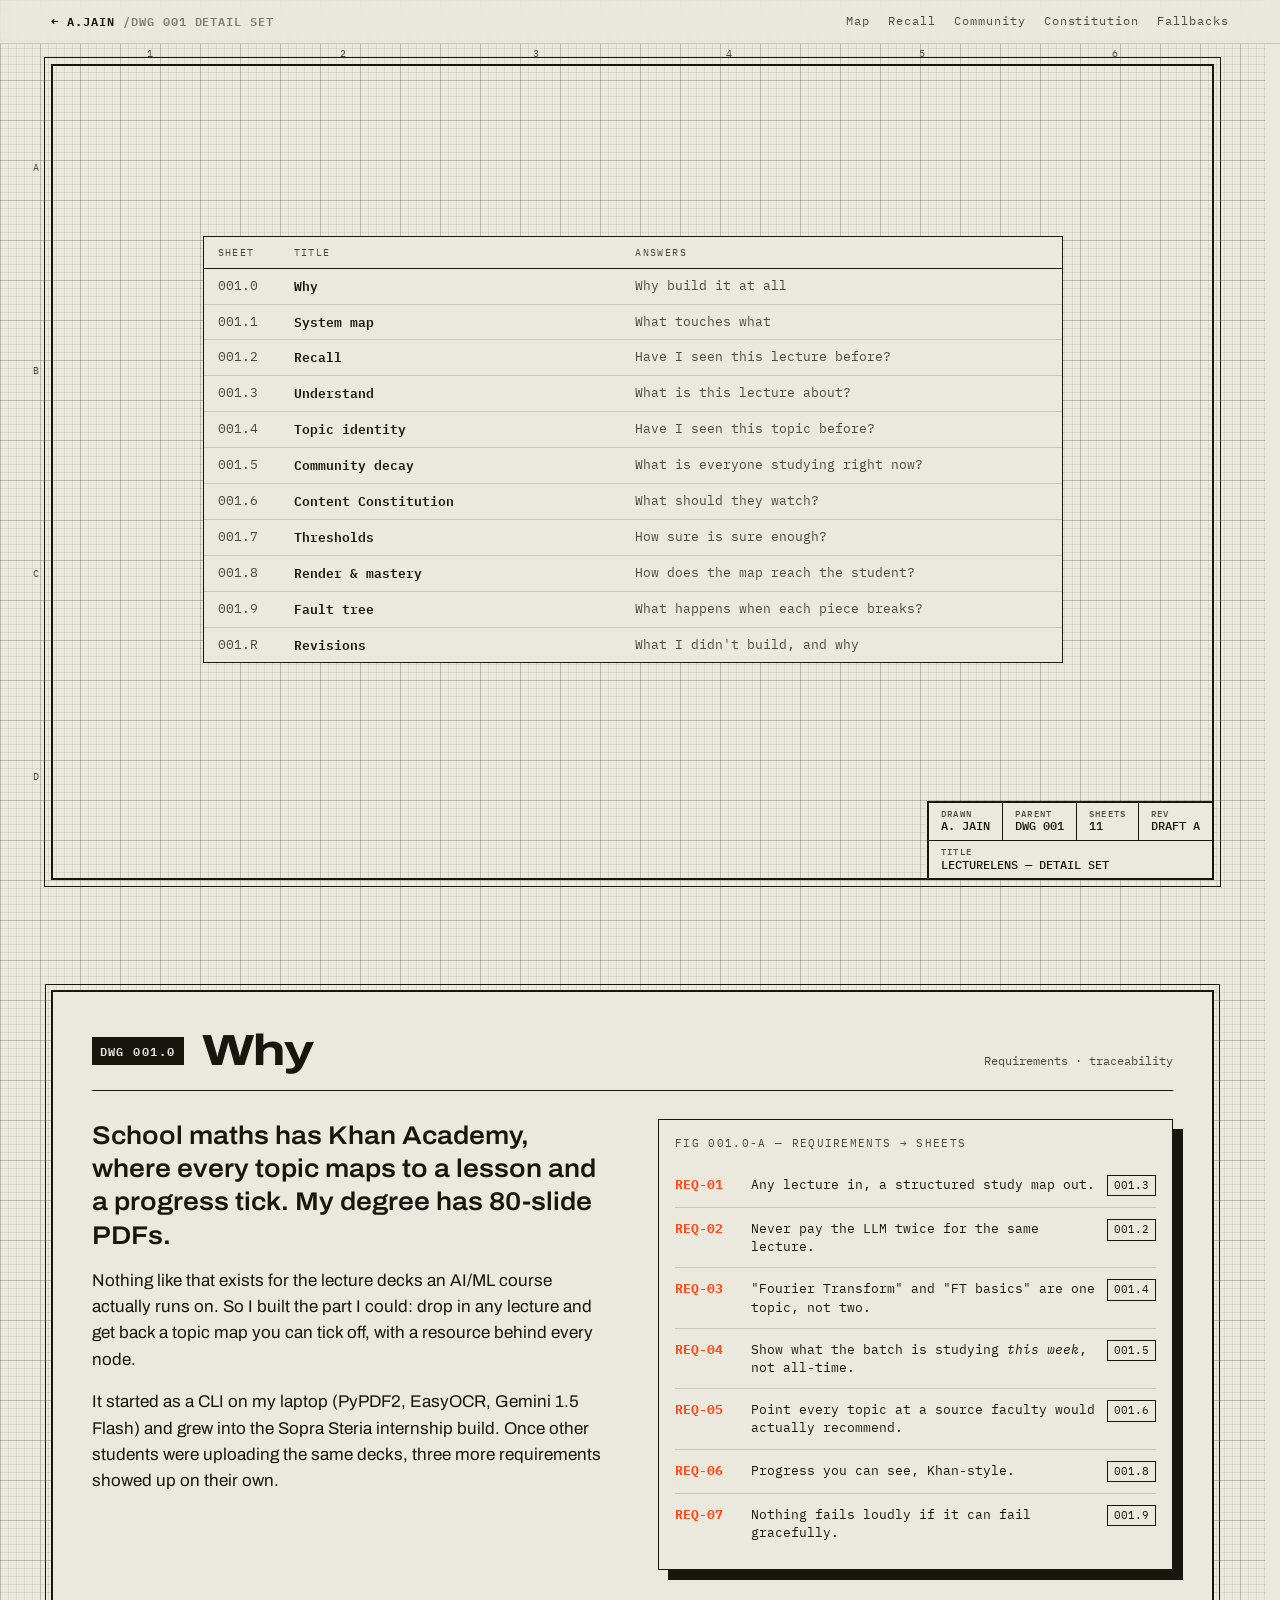
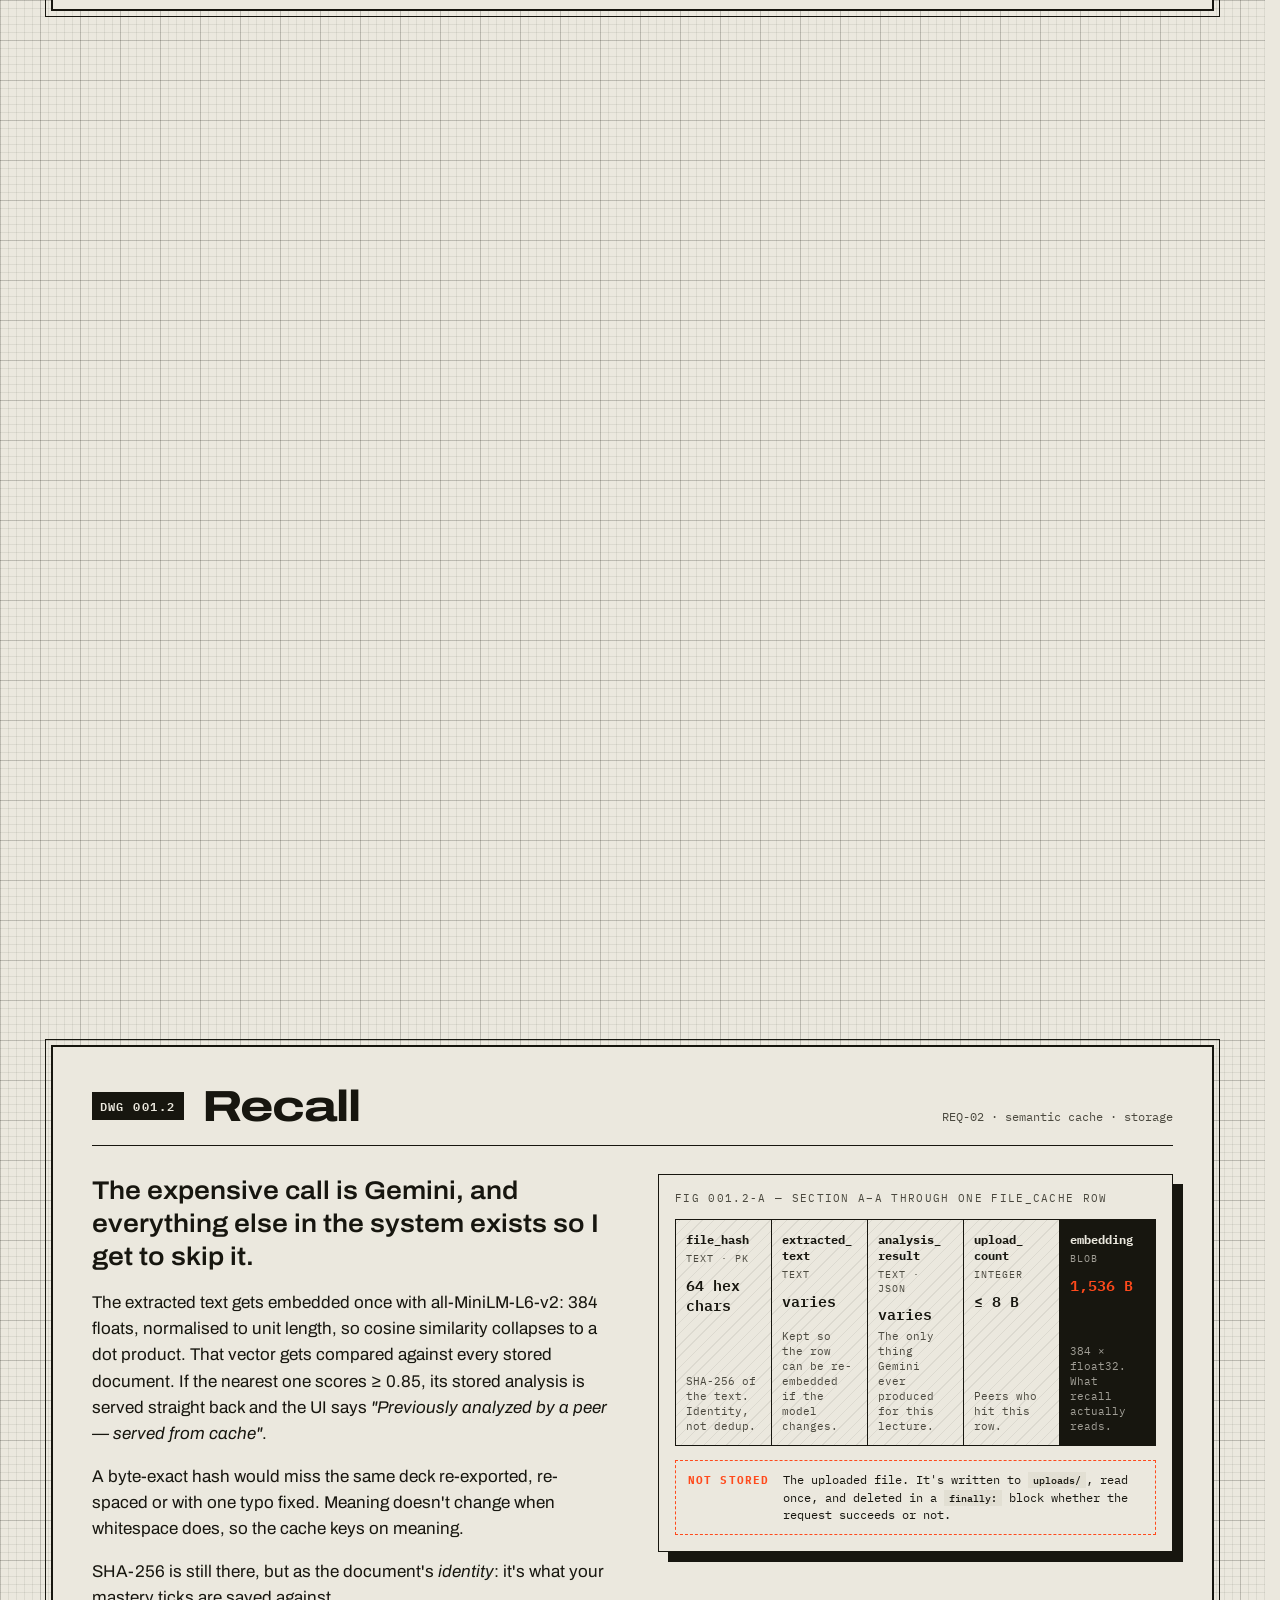
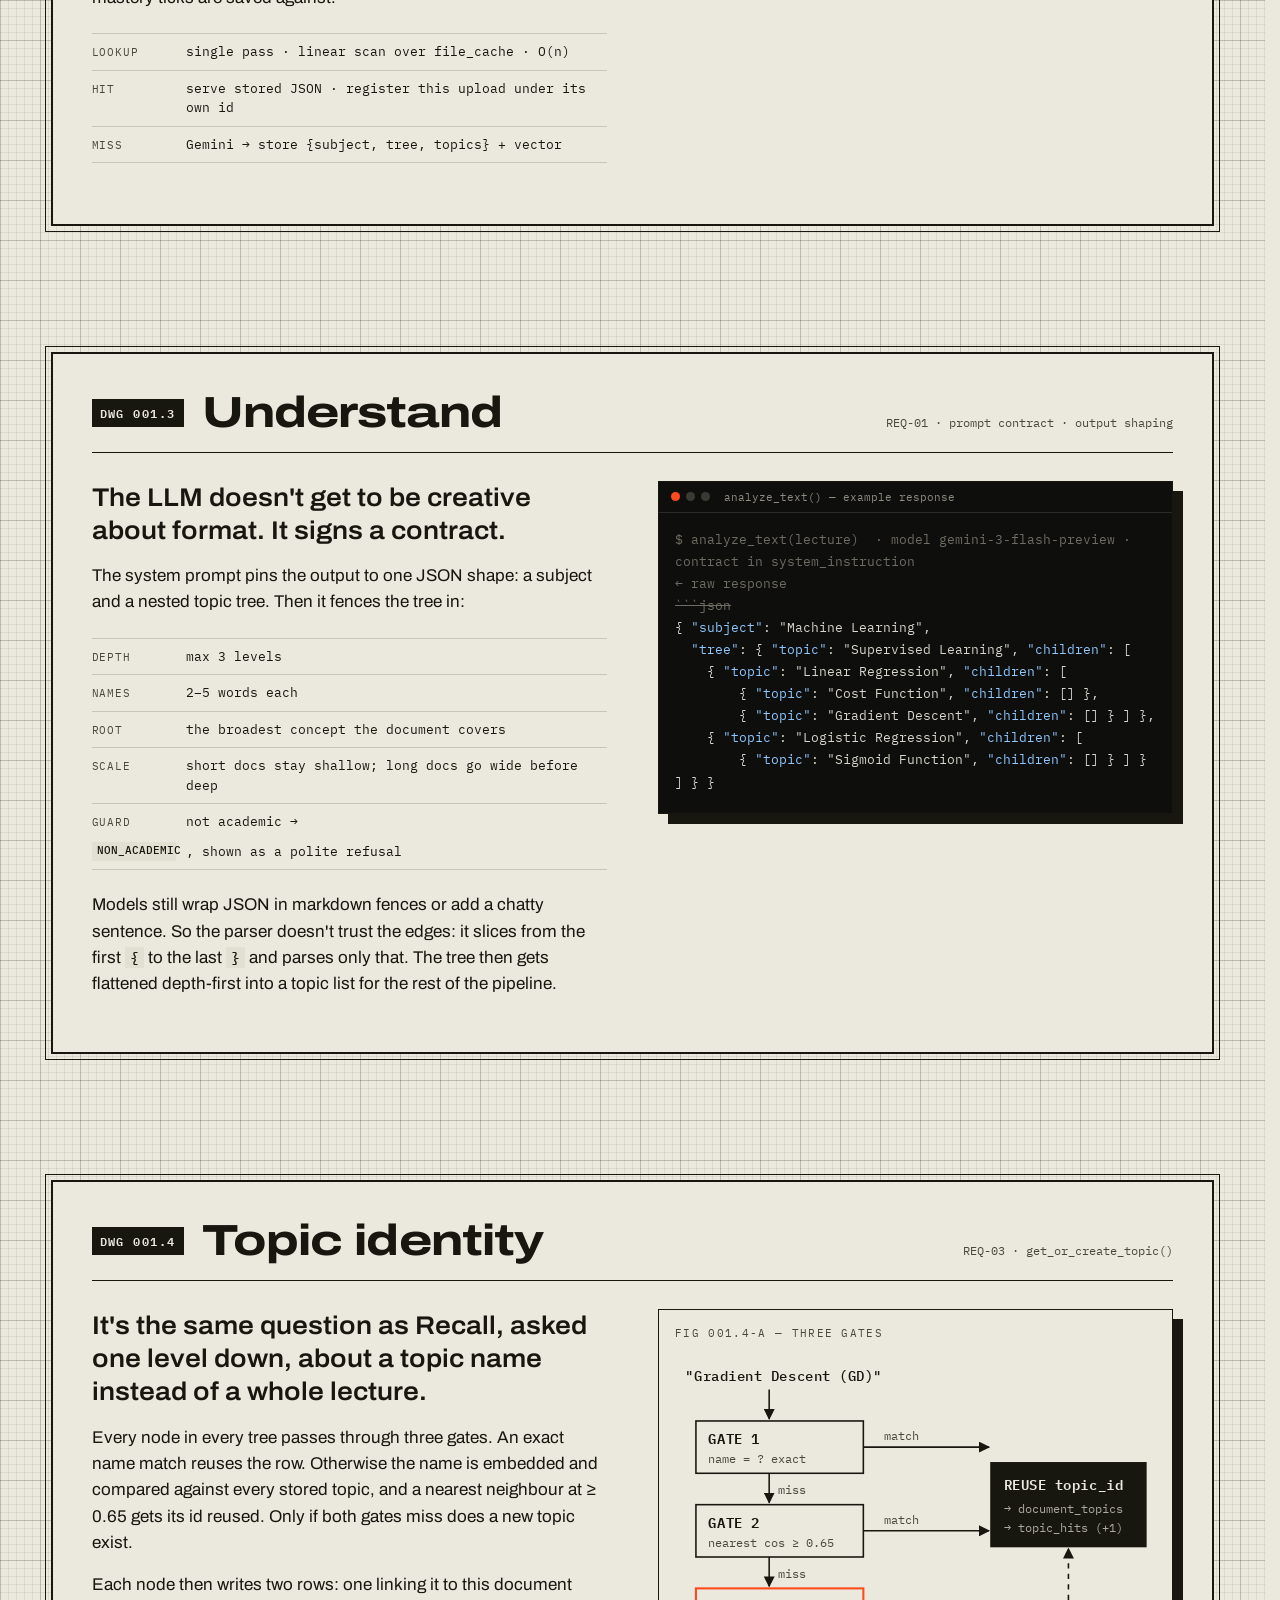
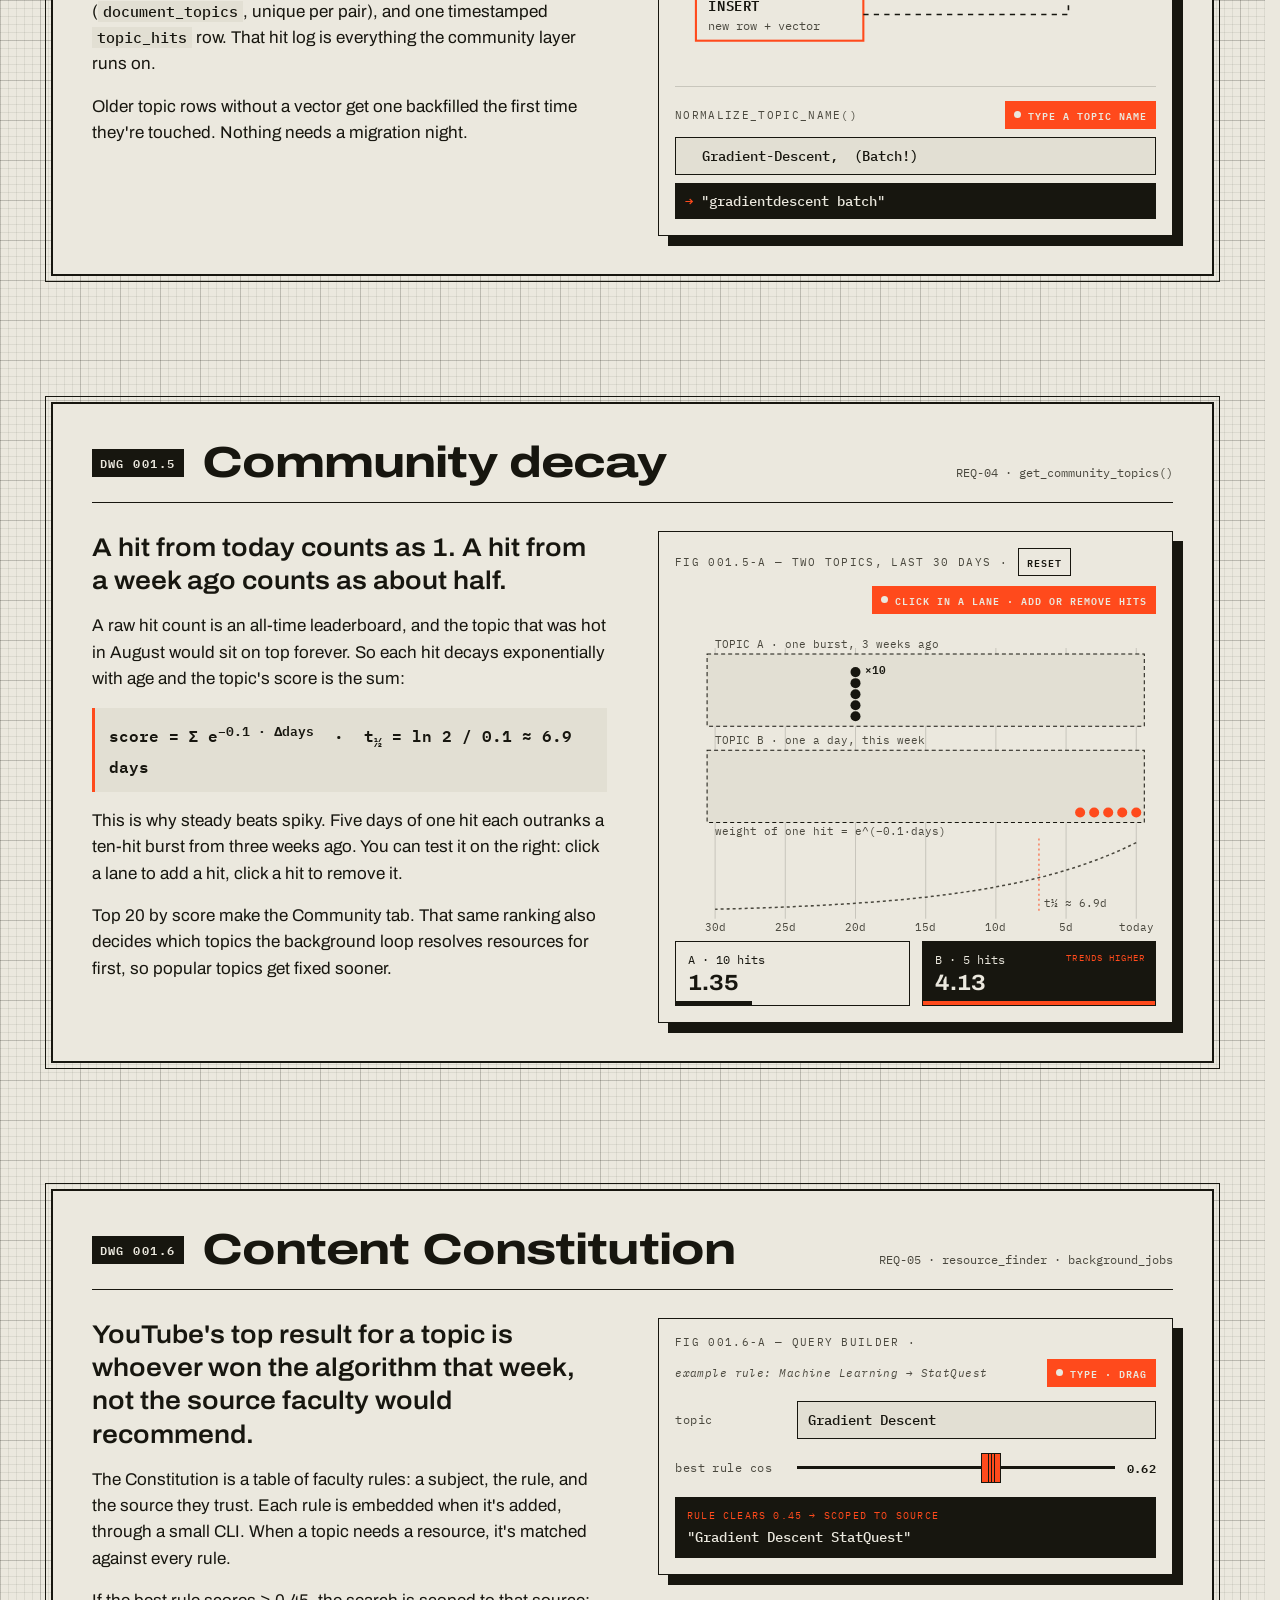
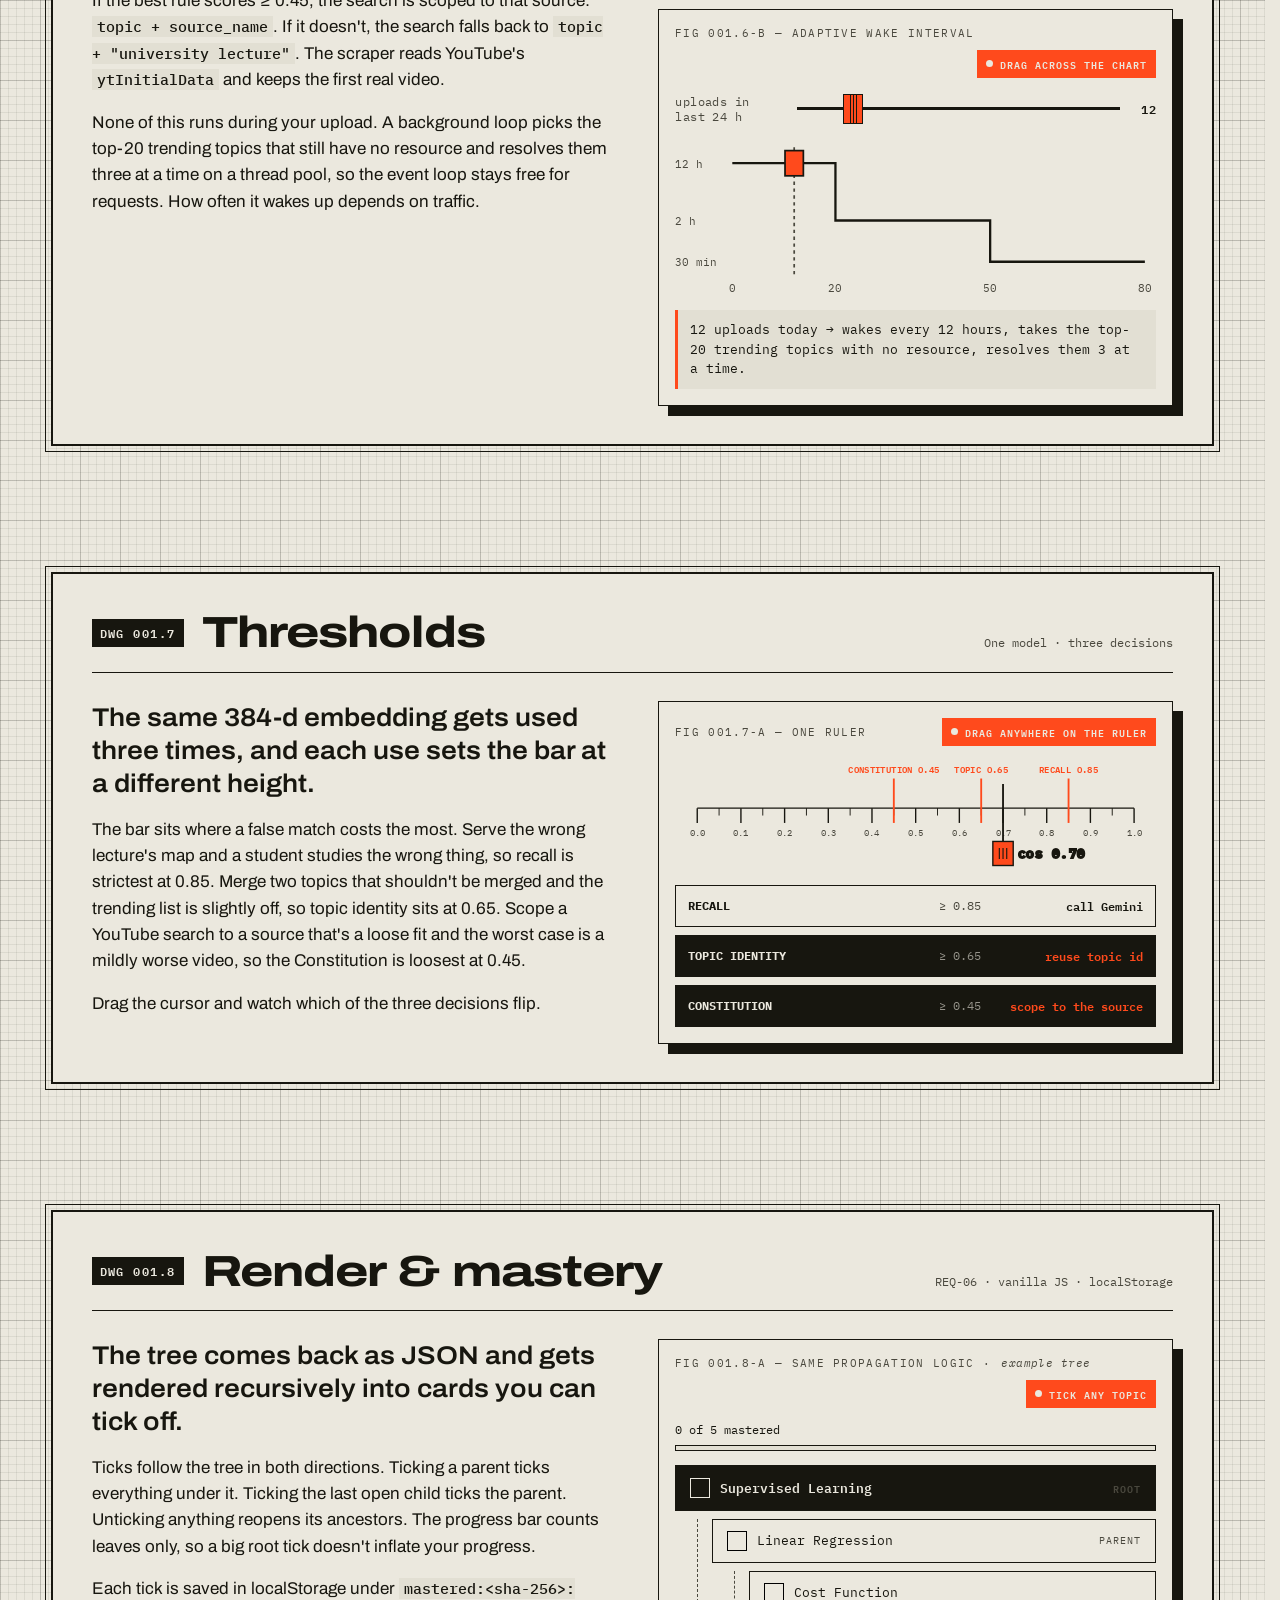
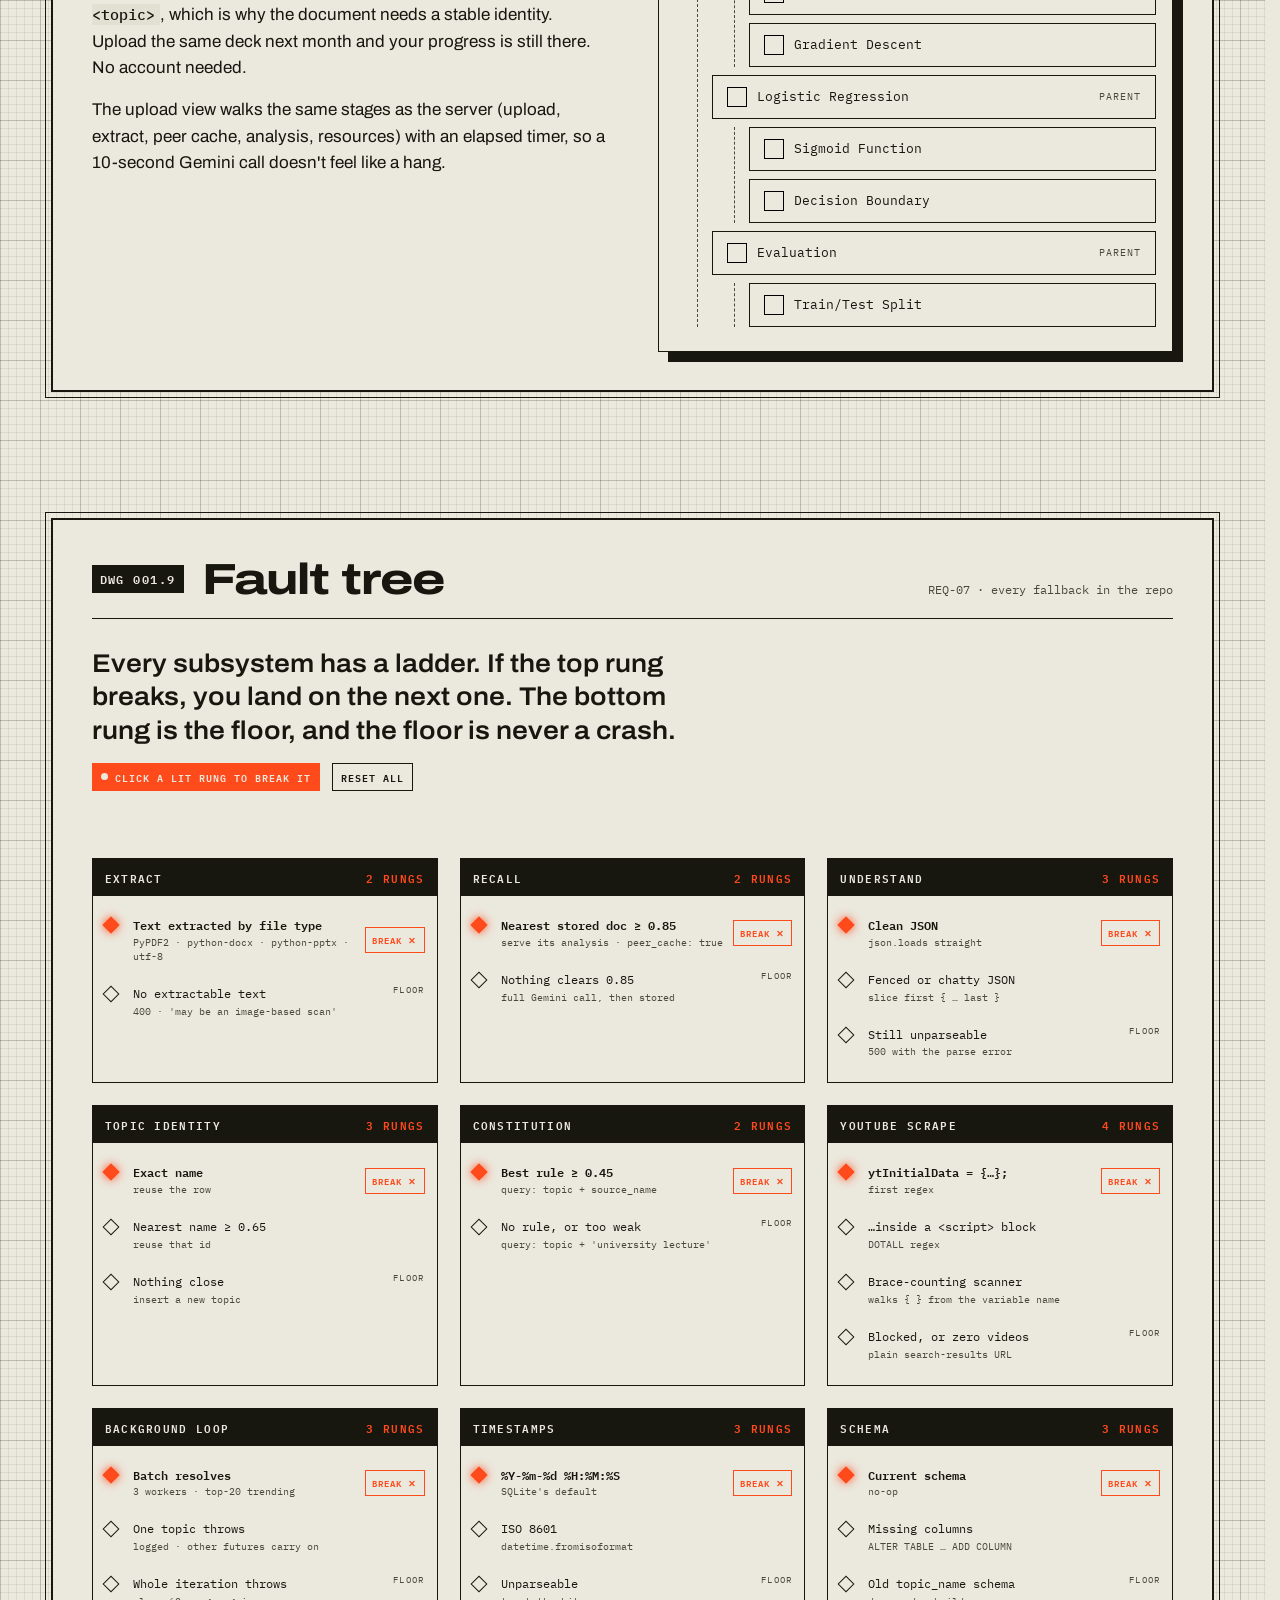
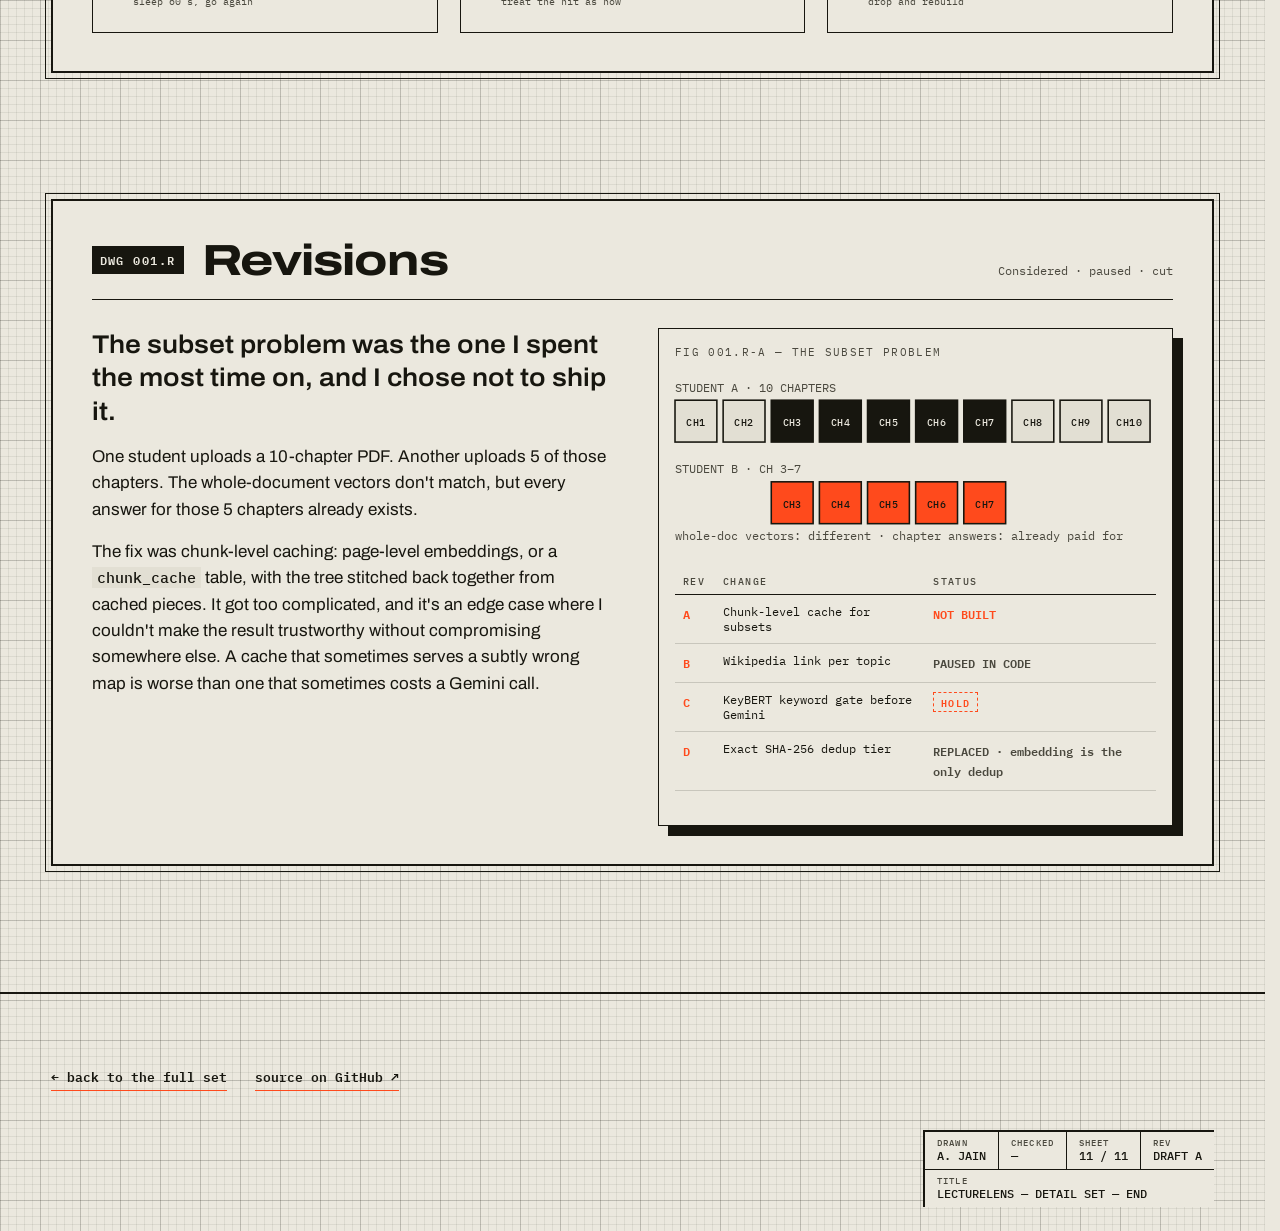
==== lecturelens/index.html @ a6732ce9 "DWG 002 Turbine: drone inspection set piece and detail set Pinned 3D sheet (operator, SCADA flag, dr" ====
<!DOCTYPE html>
<html lang="en">
<head>
<meta charset="utf-8">
<meta name="viewport" content="width=device-width, initial-scale=1">
<title>LectureLens, taken apart — Arsh Jain</title>
<meta name="description" content="Detail drawing set for LectureLens: semantic caching, topic identity, time-decayed trending, the Content Constitution and every fallback in between.">
<link rel="preconnect" href="https://fonts.googleapis.com">
<link rel="preconnect" href="https://fonts.gstatic.com" crossorigin>
<link href="https://fonts.googleapis.com/css2?family=Archivo:wdth,wght@62..125,100..900&family=IBM+Plex+Mono:wght@400;500;600&family=Caveat:wght@600;700&display=swap" rel="stylesheet">
<link rel="stylesheet" href="../css/style.css?v=2611281205">
<link rel="stylesheet" href="geek.css?v=2611281205">
</head>
<body class="geek">

<header class="topbar">
  <a class="mark" href="../#lecturelens">← A.JAIN<span>/DWG 001 DETAIL SET</span></a>
  <nav>
    <a href="#s1">Map</a>
    <a href="#s2">Recall</a>
    <a href="#s5">Community</a>
    <a href="#s6">Constitution</a>
    <a href="#s9">Fallbacks</a>
  </nav>
</header>

<main>

<!-- ============ COVER ============ -->
<section class="cover">
  <div class="frame cover-frame">
    <div class="zones zones-top" aria-hidden="true"><span>1</span><span>2</span><span>3</span><span>4</span><span>5</span><span>6</span></div>
    <div class="zones zones-side" aria-hidden="true"><span>A</span><span>B</span><span>C</span><span>D</span></div>

    <ol class="dreg" aria-label="Drawing register">
      <li class="reg-head"><span>SHEET</span><span>TITLE</span><span>ANSWERS</span></li>
      <li><a href="#s0"><span>001.0</span><span>Why</span><span>Why build it at all</span></a></li>
      <li><a href="#s1"><span>001.1</span><span>System map</span><span>What touches what</span></a></li>
      <li><a href="#s2"><span>001.2</span><span>Recall</span><span>Have I seen this lecture before?</span></a></li>
      <li><a href="#s3"><span>001.3</span><span>Understand</span><span>What is this lecture about?</span></a></li>
      <li><a href="#s4"><span>001.4</span><span>Topic identity</span><span>Have I seen this topic before?</span></a></li>
      <li><a href="#s5"><span>001.5</span><span>Community decay</span><span>What is everyone studying right now?</span></a></li>
      <li><a href="#s6"><span>001.6</span><span>Content Constitution</span><span>What should they watch?</span></a></li>
      <li><a href="#s7"><span>001.7</span><span>Thresholds</span><span>How sure is sure enough?</span></a></li>
      <li><a href="#s8"><span>001.8</span><span>Render &amp; mastery</span><span>How does the map reach the student?</span></a></li>
      <li><a href="#s9"><span>001.9</span><span>Fault tree</span><span>What happens when each piece breaks?</span></a></li>
      <li><a href="#sR"><span>001.R</span><span>Revisions</span><span>What I didn't build, and why</span></a></li>
    </ol>

    <div class="titleblock">
      <div><small>DRAWN</small>A. JAIN</div>
      <div><small>PARENT</small>DWG 001</div>
      <div><small>SHEETS</small>11</div>
      <div><small>REV</small>DRAFT A</div>
      <div class="wide"><small>TITLE</small>LECTURELENS — DETAIL SET</div>
    </div>
  </div>
</section>

<!-- ============ 001.0 WHY ============ -->
<article class="sheet" id="s0" data-reveal>
  <header class="sheet-head">
    <span class="dwg">DWG 001.0</span>
    <h3>Why</h3>
    <span class="tag">Requirements · traceability</span>
  </header>
  <div class="sheet-body">
    <div class="copy">
      <p class="big">School maths has Khan Academy, where every topic maps to a lesson and a progress tick. My degree has 80-slide PDFs.</p>
      <p>Nothing like that exists for the lecture decks an AI/ML course actually runs on. So I built the part I could: drop in any lecture and get back a topic map you can tick off, with a resource behind every node.</p>
      <p>It started as a CLI on my laptop (PyPDF2, EasyOCR, Gemini 1.5 Flash) and grew into the Sopra Steria internship build. Once other students were uploading the same decks, three more requirements showed up on their own.</p>
    </div>
    <figure class="fig">
      <figcaption class="fig-cap">FIG 001.0-A — REQUIREMENTS → SHEETS</figcaption>
      <ol class="reqs">
        <li><b>REQ-01</b><span>Any lecture in, a structured study map out.</span><a href="#s3">001.3</a></li>
        <li><b>REQ-02</b><span>Never pay the LLM twice for the same lecture.</span><a href="#s2">001.2</a></li>
        <li><b>REQ-03</b><span>"Fourier Transform" and "FT basics" are one topic, not two.</span><a href="#s4">001.4</a></li>
        <li><b>REQ-04</b><span>Show what the batch is studying <em>this week</em>, not all-time.</span><a href="#s5">001.5</a></li>
        <li><b>REQ-05</b><span>Point every topic at a source faculty would actually recommend.</span><a href="#s6">001.6</a></li>
        <li><b>REQ-06</b><span>Progress you can see, Khan-style.</span><a href="#s8">001.8</a></li>
        <li><b>REQ-07</b><span>Nothing fails loudly if it can fail gracefully.</span><a href="#s9">001.9</a></li>
      </ol>
    </figure>
  </div>
</article>

<!-- ============ 001.1 MAP ============ -->
<article class="sheet" id="s1" data-reveal>
  <header class="sheet-head">
    <span class="dwg">DWG 001.1</span>
    <h3>System map</h3>
    <span class="tag">FastAPI · SQLite · sentence-transformers · Gemini</span>
  </header>
  <div class="sheet-body single">
    <figure class="fig fig-map">
      <figcaption class="fig-cap">FIG 001.1-A — SAME LECTURE, TWO STUDENTS · <span class="map-phase" id="mapPhase">STUDENT 1 · FIRST UPLOAD</span><span class="try">CLICK ANY BOX → ITS SHEET</span></figcaption>
      <svg class="map" viewBox="0 0 1000 420" role="img" aria-label="System diagram. Student 1's upload misses the cache, goes through Gemini, and the result is both stored in cache.db and rendered. Student 2's upload of the same lecture hits the cache and skips Gemini.">
        <g class="bg-zone">
          <rect x="300" y="262" width="690" height="148"/>
          <text x="312" y="400">BACKGROUND LOOP · EVERY 30 MIN – 12 H</text>
        </g>
        <g class="edges">
          <path d="M140 90 H175 M295 90 H330 M450 90 H530 M650 90 H700 M820 90 H860"/>
          <path class="hitpath" d="M390 60 C390 8 760 8 760 60"/>
          <path class="store" d="M590 120 L522 178"/>
          <path class="dash" d="M390 120 L458 178"/>
          <path class="dash" d="M760 120 V 300"/>
          <path class="dash" d="M700 330 H 650 M530 330 H 450"/>
          <path class="dash" d="M390 300 L 470 236"/>
        </g>
        <text class="edge-l hit-l" x="575" y="46" text-anchor="middle">STUDENT 2: cos ≥ 0.85 · Gemini skipped</text>
        <text class="edge-l store-l" x="600" y="164">store output + vector</text>
        <text class="edge-l" x="318" y="164">lookup</text>
        <text class="edge-l" x="770" y="250">topic_hits</text>
        <text class="edge-l" x="318" y="262">resource_url</text>

        <a href="#s0"><g class="node" data-n="UPLOAD" transform="translate(20 60)"><rect width="120" height="60"/><text x="10" y="24">UPLOAD</text><text class="sub" x="10" y="44">pdf docx pptx txt</text></g></a>
        <a href="#s9"><g class="node" data-n="EXTRACT" transform="translate(175 60)"><rect width="120" height="60"/><text x="10" y="24">EXTRACT</text><text class="sub" x="10" y="44">PyPDF2 + friends</text></g></a>
        <a href="#s2"><g class="node key" data-n="RECALL" transform="translate(330 60)"><rect width="120" height="60"/><text x="10" y="24">RECALL</text><text class="sub" x="10" y="44">cosine · 384-d</text></g></a>
        <a href="#s3"><g class="node" data-n="UNDERSTAND" transform="translate(530 60)"><rect width="120" height="60"/><text x="10" y="24">UNDERSTAND</text><text class="sub" x="10" y="44">Gemini → JSON tree</text></g></a>
        <a href="#s4"><g class="node" data-n="TOPICS" transform="translate(700 60)"><rect width="120" height="60"/><text x="10" y="24">TOPICS</text><text class="sub" x="10" y="44">exact, then 0.65</text></g></a>
        <a href="#s8"><g class="node" data-n="RENDER" transform="translate(860 60)"><rect width="120" height="60"/><text x="10" y="24">RENDER</text><text class="sub" x="10" y="44">tree + mastery</text></g></a>
        <a href="#s2"><g class="node db" data-n="STORE" transform="translate(430 178)"><path d="M0 10 C0 -3 120 -3 120 10 V50 C120 63 0 63 0 50 Z M0 10 C0 23 120 23 120 10"/><text x="18" y="42">cache.db</text></g></a>

        <a href="#s5"><g class="node" transform="translate(700 300)"><rect width="120" height="60"/><text x="10" y="24">COMMUNITY</text><text class="sub" x="10" y="44">Σ e^(−0.1·days)</text></g></a>
        <a href="#s6"><g class="node" transform="translate(530 300)"><rect width="120" height="60"/><text x="10" y="24">CONSTITUTION</text><text class="sub" x="10" y="44">rule cos ≥ 0.45</text></g></a>
        <a href="#s9"><g class="node" transform="translate(330 300)"><rect width="120" height="60"/><text x="10" y="24">YOUTUBE</text><text class="sub" x="10" y="44">ytInitialData scrape</text></g></a>

        <circle class="packet side" r="5" cx="-20" cy="-20"/>
        <circle class="packet" r="7" cx="80" cy="90"/>
      </svg>
      <ol class="route-log" aria-live="polite"></ol>
    </figure>
  </div>
</article>

<!-- ============ 001.2 RECALL ============ -->
<article class="sheet" id="s2" data-reveal>
  <header class="sheet-head">
    <span class="dwg">DWG 001.2</span>
    <h3>Recall</h3>
    <span class="tag">REQ-02 · semantic cache · storage</span>
  </header>
  <div class="sheet-body">
    <div class="copy">
      <p class="big">The expensive call is Gemini, and everything else in the system exists so I get to skip it.</p>
      <p>The extracted text gets embedded once with all-MiniLM-L6-v2: 384 floats, normalised to unit length, so cosine similarity collapses to a dot product. That vector gets compared against every stored document. If the nearest one scores ≥ 0.85, its stored analysis is served straight back and the UI says <i>"Previously analyzed by a peer — served from cache"</i>.</p>
      <p>A byte-exact hash would miss the same deck re-exported, re-spaced or with one typo fixed. Meaning doesn't change when whitespace does, so the cache keys on meaning.</p>
      <p>SHA-256 is still there, but as the document's <i>identity</i>: it's what your mastery ticks are saved against.</p>
      <ul class="spec">
        <li><span>Lookup</span>single pass · linear scan over file_cache · O(n)</li>
        <li><span>Hit</span>serve stored JSON · register this upload under its own id</li>
        <li><span>Miss</span>Gemini → store {subject, tree, topics} + vector</li>
      </ul>
    </div>
    <figure class="fig">
      <figcaption class="fig-cap">FIG 001.2-A — SECTION A–A THROUGH ONE file_cache ROW</figcaption>
      <div class="row-cut">
        <div class="cell"><b>file_hash</b><small>TEXT · PK</small><span>64 hex chars</span><em>SHA-256 of the text. Identity, not dedup.</em></div>
        <div class="cell grow"><b>extracted_<wbr>text</b><small>TEXT</small><span>varies</span><em>Kept so the row can be re-embedded if the model changes.</em></div>
        <div class="cell grow"><b>analysis_<wbr>result</b><small>TEXT · JSON</small><span>varies</span><em>The only thing Gemini ever produced for this lecture.</em></div>
        <div class="cell"><b>upload_<wbr>count</b><small>INTEGER</small><span>≤ 8 B</span><em>Peers who hit this row.</em></div>
        <div class="cell key"><b>embedding</b><small>BLOB</small><span>1,536 B</span><em>384 × float32. What recall actually reads.</em></div>
      </div>
      <div class="not-stored">
        <b>NOT STORED</b>
        <span>The uploaded file. It's written to <code>uploads/</code>, read once, and deleted in a <code>finally:</code> block whether the request succeeds or not.</span>
      </div>
    </figure>
  </div>
</article>

<!-- ============ 001.3 UNDERSTAND ============ -->
<article class="sheet" id="s3" data-reveal>
  <header class="sheet-head">
    <span class="dwg">DWG 001.3</span>
    <h3>Understand</h3>
    <span class="tag">REQ-01 · prompt contract · output shaping</span>
  </header>
  <div class="sheet-body">
    <div class="copy">
      <p class="big">The LLM doesn't get to be creative about format. It signs a contract.</p>
      <p>The system prompt pins the output to one JSON shape: a subject and a nested topic tree. Then it fences the tree in:</p>
      <ul class="spec">
        <li><span>Depth</span>max 3 levels</li>
        <li><span>Names</span>2–5 words each</li>
        <li><span>Root</span>the broadest concept the document covers</li>
        <li><span>Scale</span>short docs stay shallow; long docs go wide before deep</li>
        <li><span>Guard</span>not academic → <code>NON_ACADEMIC</code>, shown as a polite refusal</li>
      </ul>
      <p>Models still wrap JSON in markdown fences or add a chatty sentence. So the parser doesn't trust the edges: it slices from the first <code>{</code> to the last <code>}</code> and parses only that. The tree then gets flattened depth-first into a topic list for the rest of the pipeline.</p>
    </div>
    <figure class="terminal">
      <div class="term-bar"><i></i><i></i><i></i><span>analyze_text() — example response</span></div>
      <pre id="uTerm"></pre>
    </figure>
  </div>
</article>

<!-- ============ 001.4 TOPICS ============ -->
<article class="sheet" id="s4" data-reveal>
  <header class="sheet-head">
    <span class="dwg">DWG 001.4</span>
    <h3>Topic identity</h3>
    <span class="tag">REQ-03 · get_or_create_topic()</span>
  </header>
  <div class="sheet-body">
    <div class="copy">
      <p class="big">It's the same question as Recall, asked one level down, about a topic name instead of a whole lecture.</p>
      <p>Every node in every tree passes through three gates. An exact name match reuses the row. Otherwise the name is embedded and compared against every stored topic, and a nearest neighbour at ≥ 0.65 gets its id reused. Only if both gates miss does a new topic exist.</p>
      <p>Each node then writes two rows: one linking it to this document (<code>document_topics</code>, unique per pair), and one timestamped <code>topic_hits</code> row. That hit log is everything the community layer runs on.</p>
      <p>Older topic rows without a vector get one backfilled the first time they're touched. Nothing needs a migration night.</p>
    </div>
    <figure class="fig">
      <figcaption class="fig-cap">FIG 001.4-A — THREE GATES</figcaption>
      <svg class="gates" viewBox="0 0 460 300" role="img" aria-label="Exact name gate, then cosine 0.65 gate, then insert">
        <defs><marker id="ah2" viewBox="0 0 10 10" refX="9" refY="5" markerWidth="7" markerHeight="7" orient="auto"><path d="M0 0 L10 5 L0 10 z" fill="currentColor"/></marker></defs>
        <text class="mono" x="10" y="26">"Gradient Descent (GD)"</text>
        <path class="ln" d="M90 34 V 62" marker-end="url(#ah2)"/>
        <g transform="translate(20 64)"><rect class="gate" width="160" height="50"/><text x="12" y="22">GATE 1</text><text class="sub" x="12" y="40">name = ? exact</text></g>
        <path class="ln" d="M180 89 H 300" marker-end="url(#ah2)"/><text class="sub" x="200" y="82">match</text>
        <path class="ln" d="M90 114 V 142" marker-end="url(#ah2)"/><text class="sub" x="98" y="134">miss</text>
        <g transform="translate(20 144)"><rect class="gate" width="160" height="50"/><text x="12" y="22">GATE 2</text><text class="sub" x="12" y="40">nearest cos ≥ 0.65</text></g>
        <path class="ln" d="M180 169 H 300" marker-end="url(#ah2)"/><text class="sub" x="200" y="162">match</text>
        <path class="ln" d="M90 194 V 222" marker-end="url(#ah2)"/><text class="sub" x="98" y="214">miss</text>
        <g transform="translate(20 224)"><rect class="gate ins" width="160" height="50"/><text x="12" y="22">INSERT</text><text class="sub" x="12" y="40">new row + vector</text></g>
        <g transform="translate(302 104)"><rect class="out" width="148" height="80"/><text x="12" y="26">REUSE topic_id</text><text class="sub" x="12" y="48">→ document_topics</text><text class="sub" x="12" y="66">→ topic_hits (+1)</text></g>
        <path class="ln dash" d="M180 249 H 376 V 186" marker-end="url(#ah2)"/>
      </svg>
      <label class="norm">
        <span class="fig-cap">normalize_topic_name()<span class="try">TYPE A TOPIC NAME</span></span>
        <input id="normIn" type="text" value="  Gradient-Descent,  (Batch!) " spellcheck="false" aria-label="Topic name to normalise">
        <code id="normOut"></code>
      </label>
    </figure>
  </div>
</article>

<!-- ============ 001.5 COMMUNITY ============ -->
<article class="sheet" id="s5" data-reveal>
  <header class="sheet-head">
    <span class="dwg">DWG 001.5</span>
    <h3>Community decay</h3>
    <span class="tag">REQ-04 · get_community_topics()</span>
  </header>
  <div class="sheet-body">
    <div class="copy">
      <p class="big">A hit from today counts as 1. A hit from a week ago counts as about half.</p>
      <p>A raw hit count is an all-time leaderboard, and the topic that was hot in August would sit on top forever. So each hit decays exponentially with age and the topic's score is the sum:</p>
      <p class="formula">score = Σ e<sup>−0.1 · Δdays</sup> &nbsp;·&nbsp; t<sub>½</sub> = ln 2 / 0.1 ≈ 6.9 days</p>
      <p>This is why steady beats spiky. Five days of one hit each outranks a ten-hit burst from three weeks ago. You can test it on the right: click a lane to add a hit, click a hit to remove it.</p>
      <p>Top 20 by score make the Community tab. That same ranking also decides which topics the background loop resolves resources for first, so popular topics get fixed sooner.</p>
    </div>
    <figure class="fig">
      <figcaption class="fig-cap">FIG 001.5-A — TWO TOPICS, LAST 30 DAYS · <button class="chip" id="decayReset">RESET</button><span class="try">CLICK IN A LANE · ADD OR REMOVE HITS</span></figcaption>
      <svg class="decay" id="decay" viewBox="0 0 480 300" role="img" aria-label="Interactive decay chart with two lanes of hits"></svg>
      <div class="scores" id="decayScores"></div>
    </figure>
  </div>
</article>

<!-- ============ 001.6 CONSTITUTION ============ -->
<article class="sheet" id="s6" data-reveal>
  <header class="sheet-head">
    <span class="dwg">DWG 001.6</span>
    <h3>Content Constitution</h3>
    <span class="tag">REQ-05 · resource_finder · background_jobs</span>
  </header>
  <div class="sheet-body">
    <div class="copy">
      <p class="big">YouTube's top result for a topic is whoever won the algorithm that week, not the source faculty would recommend.</p>
      <p>The Constitution is a table of faculty rules: a subject, the rule, and the source they trust. Each rule is embedded when it's added, through a small CLI. When a topic needs a resource, it's matched against every rule.</p>
      <p>If the best rule scores ≥ 0.45, the search is scoped to that source: <code>topic + source_name</code>. If it doesn't, the search falls back to <code>topic + "university lecture"</code>. The scraper reads YouTube's <code>ytInitialData</code> and keeps the first real video.</p>
      <p>None of this runs during your upload. A background loop picks the top-20 trending topics that still have no resource and resolves them three at a time on a thread pool, so the event loop stays free for requests. How often it wakes up depends on traffic.</p>
    </div>
    <div class="fig-stack">
      <figure class="fig">
        <figcaption class="fig-cap">FIG 001.6-A — QUERY BUILDER · <span class="ex">example rule: Machine Learning → StatQuest</span><span class="try">TYPE · DRAG</span></figcaption>
        <div class="qb">
          <label><span>topic</span><input id="qbTopic" type="text" value="Gradient Descent" spellcheck="false"></label>
          <label><span>best rule cos</span><input id="qbSim" type="range" min="0" max="1" step="0.01" value="0.62"><output id="qbSimOut">0.62</output></label>
          <div class="qb-out"><small id="qbBranch"></small><code id="qbQuery"></code></div>
        </div>
      </figure>
      <figure class="fig">
        <figcaption class="fig-cap">FIG 001.6-B — ADAPTIVE WAKE INTERVAL<span class="try">DRAG ACROSS THE CHART</span></figcaption>
        <div class="loop">
          <label><span>uploads in last 24 h</span><input id="lpN" type="range" min="0" max="80" step="1" value="12"><output id="lpNOut">12</output></label>
          <svg class="steps" id="lpSvg" viewBox="0 0 420 140" role="img" aria-label="Step function: under 20 uploads 12 hours, 20 to 50 uploads 2 hours, over 50 uploads 30 minutes"></svg>
          <p class="loop-read" id="lpRead"></p>
        </div>
      </figure>
    </div>
  </div>
</article>

<!-- ============ 001.7 THRESHOLDS ============ -->
<article class="sheet" id="s7" data-reveal>
  <header class="sheet-head">
    <span class="dwg">DWG 001.7</span>
    <h3>Thresholds</h3>
    <span class="tag">One model · three decisions</span>
  </header>
  <div class="sheet-body">
    <div class="copy">
      <p class="big">The same 384-d embedding gets used three times, and each use sets the bar at a different height.</p>
      <p>The bar sits where a false match costs the most. Serve the wrong lecture's map and a student studies the wrong thing, so recall is strictest at 0.85. Merge two topics that shouldn't be merged and the trending list is slightly off, so topic identity sits at 0.65. Scope a YouTube search to a source that's a loose fit and the worst case is a mildly worse video, so the Constitution is loosest at 0.45.</p>
      <p>Drag the cursor and watch which of the three decisions flip.</p>
    </div>
    <figure class="fig">
      <figcaption class="fig-cap">FIG 001.7-A — ONE RULER<span class="try">DRAG ANYWHERE ON THE RULER</span></figcaption>
      <svg class="ruler" id="ruler" viewBox="0 0 520 120" tabindex="0" role="slider" aria-label="Cosine similarity" aria-valuemin="0" aria-valuemax="1" aria-valuenow="0.7"></svg>
      <ul class="verdicts" id="verdicts">
        <li data-t="0.85"><b>RECALL</b><span>≥ 0.85</span><em></em></li>
        <li data-t="0.65"><b>TOPIC IDENTITY</b><span>≥ 0.65</span><em></em></li>
        <li data-t="0.45"><b>CONSTITUTION</b><span>≥ 0.45</span><em></em></li>
      </ul>
    </figure>
  </div>
</article>

<!-- ============ 001.8 RENDER ============ -->
<article class="sheet" id="s8" data-reveal>
  <header class="sheet-head">
    <span class="dwg">DWG 001.8</span>
    <h3>Render &amp; mastery</h3>
    <span class="tag">REQ-06 · vanilla JS · localStorage</span>
  </header>
  <div class="sheet-body">
    <div class="copy">
      <p class="big">The tree comes back as JSON and gets rendered recursively into cards you can tick off.</p>
      <p>Ticks follow the tree in both directions. Ticking a parent ticks everything under it. Ticking the last open child ticks the parent. Unticking anything reopens its ancestors. The progress bar counts leaves only, so a big root tick doesn't inflate your progress.</p>
      <p>Each tick is saved in localStorage under <code>mastered:&lt;sha-256&gt;:&lt;topic&gt;</code>, which is why the document needs a stable identity. Upload the same deck next month and your progress is still there. No account needed.</p>
      <p>The upload view walks the same stages as the server (upload, extract, peer cache, analysis, resources) with an elapsed timer, so a 10-second Gemini call doesn't feel like a hang.</p>
    </div>
    <figure class="fig">
      <figcaption class="fig-cap">FIG 001.8-A — SAME PROPAGATION LOGIC · <span class="ex">example tree</span><span class="try">TICK ANY TOPIC</span></figcaption>
      <div class="m-head"><span id="mCount">0 of 0 mastered</span><div class="m-bar"><i id="mFill"></i></div></div>
      <ul class="m-tree" id="mTree"></ul>
    </figure>
  </div>
</article>

<!-- ============ 001.9 FAULT TREE ============ -->
<article class="sheet" id="s9" data-reveal>
  <header class="sheet-head">
    <span class="dwg">DWG 001.9</span>
    <h3>Fault tree</h3>
    <span class="tag">REQ-07 · every fallback in the repo</span>
  </header>
  <div class="sheet-body single">
    <div class="copy narrow">
      <p class="big">Every subsystem has a ladder. If the top rung breaks, you land on the next one. The bottom rung is the floor, and the floor is never a crash.</p>
      <p class="ft-ctl"><span class="try">CLICK A LIT RUNG TO BREAK IT</span><button class="chip" id="ftReset">RESET ALL</button></p>
    </div>
    <div class="ladders" id="ladders"></div>
  </div>
</article>

<!-- ============ 001.R REVISIONS ============ -->
<article class="sheet" id="sR" data-reveal>
  <header class="sheet-head">
    <span class="dwg">DWG 001.R</span>
    <h3>Revisions</h3>
    <span class="tag">Considered · paused · cut</span>
  </header>
  <div class="sheet-body">
    <div class="copy">
      <p class="big">The subset problem was the one I spent the most time on, and I chose not to ship it.</p>
      <p>One student uploads a 10-chapter PDF. Another uploads 5 of those chapters. The whole-document vectors don't match, but every answer for those 5 chapters already exists.</p>
      <p>The fix was chunk-level caching: page-level embeddings, or a <code>chunk_cache</code> table, with the tree stitched back together from cached pieces. It got too complicated, and it's an edge case where I couldn't make the result trustworthy without compromising somewhere else. A cache that sometimes serves a subtly wrong map is worse than one that sometimes costs a Gemini call.</p>
    </div>
    <figure class="fig">
      <figcaption class="fig-cap">FIG 001.R-A — THE SUBSET PROBLEM</figcaption>
      <svg class="subset" viewBox="0 0 460 170" role="img" aria-label="Ten chapter document versus five chapter subset">
        <text class="sub" x="0" y="18">STUDENT A · 10 CHAPTERS</text>
        <g class="chs" transform="translate(0 26)"></g>
        <text class="sub" x="0" y="96">STUDENT B · CH 3–7</text>
        <g class="chs b" transform="translate(0 104)"></g>
        <text class="sub" x="0" y="160">whole-doc vectors: different · chapter answers: already paid for</text>
      </svg>
      <table class="revs">
        <thead><tr><th>REV</th><th>CHANGE</th><th>STATUS</th></tr></thead>
        <tbody>
          <tr><td>A</td><td>Chunk-level cache for subsets</td><td class="st-cut">NOT BUILT</td></tr>
          <tr><td>B</td><td>Wikipedia link per topic</td><td class="st-pause">PAUSED IN CODE</td></tr>
          <tr><td>C</td><td>KeyBERT keyword gate before Gemini</td><td><span class="hold" title="Explored with all-MiniLM-L6-v2 at 0.75. Not in the repo. Shipped, cut, or still open?">HOLD</span></td></tr>
          <tr><td>D</td><td>Exact SHA-256 dedup tier</td><td class="st-pause">REPLACED · embedding is the only dedup</td></tr>
        </tbody>
      </table>
    </div>
  </div>
</article>

</main>

<footer class="geek-end">
  <a class="link" href="../#lecturelens">← back to the full set</a>
  <a class="link" href="https://github.com/arshhjain/LectureLens" target="_blank" rel="noopener">source on GitHub ↗</a>
  <div class="titleblock end">
    <div><small>DRAWN</small>A. JAIN</div>
    <div><small>CHECKED</small>—</div>
    <div><small>SHEET</small>11 / 11</div>
    <div><small>REV</small>DRAFT A</div>
    <div class="wide"><small>TITLE</small>LECTURELENS — DETAIL SET — END</div>
  </div>
</footer>

<script src="geek.js?v=2611281205"></script>
</body>
</html>
---- css/style.css ----
:root {
  /* --dk (0 → 1) is driven by scroll: the whole theme morphs from paper to night around Rave Mode */
  --dk: 0;
  --paper: color-mix(in srgb, #060608 calc(var(--dk) * 100%), #ebe8de);
  --paper-2: color-mix(in srgb, #0e0e12 calc(var(--dk) * 100%), #e2dfd3);
  --ink: color-mix(in srgb, #ece9e0 calc(var(--dk) * 100%), #17160f);
  --ink-2: color-mix(in srgb, #a6a399 calc(var(--dk) * 100%), #4a483e);
  --line: color-mix(in srgb, var(--ink) calc(16% - var(--dk) * 10%), transparent);
  --line-2: color-mix(in srgb, var(--ink) calc(7% - var(--dk) * 4%), transparent);
  --accent: #ff4a1c;
  --night: #07070a;
  --night-line: rgba(255, 255, 255, .12);
  --display: "Archivo", "Arial Narrow", system-ui, sans-serif;
  --mono: "IBM Plex Mono", ui-monospace, "SFMono-Regular", Menlo, monospace;
  --pad: clamp(16px, 4vw, 56px);
  --e: 0;
}

* { box-sizing: border-box; }
html { scroll-behavior: smooth; -webkit-text-size-adjust: 100%; }
body {
  margin: 0;
  color: var(--ink);
  background-color: var(--paper);
  background-image:
    linear-gradient(var(--line-2) 1px, transparent 1px),
    linear-gradient(90deg, var(--line-2) 1px, transparent 1px),
    linear-gradient(var(--line) 1px, transparent 1px),
    linear-gradient(90deg, var(--line) 1px, transparent 1px);
  background-size: 8px 8px, 8px 8px, 40px 40px, 40px 40px;
  font-family: var(--display);
  font-size: 17px;
  line-height: 1.55;
  -webkit-font-smoothing: antialiased;
}
a { color: inherit; }
img, video { display: block; max-width: 100%; }
::selection { background: var(--accent); color: var(--paper); }

.eyebrow {
  font-family: var(--mono);
  font-size: 12px;
  letter-spacing: .14em;
  text-transform: uppercase;
  color: var(--ink-2);
  margin: 0 0 14px;
}
h1, h2, h3 { font-stretch: 125%; line-height: .95; margin: 0; letter-spacing: -.02em; }
h2 { font-size: clamp(44px, 8vw, 112px); font-weight: 800; }
h3 { font-size: clamp(26px, 3.4vw, 44px); font-weight: 750; }

/* ---------- top bar ---------- */
.topbar {
  position: fixed; inset: 0 0 auto 0; z-index: 50;
  display: flex; align-items: center; gap: 24px;
  padding: 12px var(--pad);
  font-family: var(--mono); font-size: 12px; letter-spacing: .08em;
  background: color-mix(in srgb, var(--paper) 82%, transparent);
  backdrop-filter: blur(10px); -webkit-backdrop-filter: blur(10px);
  border-bottom: 1px solid var(--line);
  transition: background .4s, color .4s, border-color .4s;
}
.mark { text-decoration: none; font-weight: 600; }
.mark span { opacity: .5; margin-left: 8px; }
.topbar nav { display: flex; gap: 18px; margin-left: auto; }
.topbar nav a { text-decoration: none; opacity: .75; }
.topbar nav a:hover { opacity: 1; color: var(--accent); }
.sound {
  display: flex; align-items: center; gap: 8px;
  font: inherit; color: inherit; cursor: pointer;
  background: none; border: 1px solid currentColor; padding: 6px 10px;
}
.sound[aria-pressed="true"] { background: var(--accent); border-color: var(--accent); color: #fff; }
.sound:disabled { opacity: .4; cursor: not-allowed; }
.sound-bars { display: flex; gap: 2px; align-items: flex-end; height: 12px; }
.sound-bars i { width: 2px; background: currentColor; height: 3px; transition: height .08s; }
@media (max-width: 760px) {
  .topbar nav, .mark span { display: none; }
  .sound { margin-left: auto; }
}


/* ---------- pinned scroll scenes ---------- */
.pin { position: relative; height: var(--h); --p: 0; }
.pin > .sticky { position: sticky; top: 0; height: 100vh; height: 100svh; overflow: hidden; }

/* ---------- hero ---------- */
.frame {
  position: absolute; inset: 64px var(--pad) 20px;
  border: 2px solid var(--ink); outline: 1px solid var(--ink); outline-offset: 6px;
}
.zones { position: absolute; display: flex; justify-content: space-around; font-family: var(--mono); font-size: 10px; color: var(--ink-2); }
.zones-top { left: 0; right: 0; top: -20px; }
.zones-side { top: 0; bottom: 0; left: -20px; flex-direction: column; }
.hero-copy {
  position: absolute; left: clamp(20px, 4vw, 56px); top: clamp(24px, 6vh, 64px);
  max-width: 560px; z-index: 2;
  opacity: calc(1 - var(--x, 0) * 1.6);
  transform: translateY(calc(var(--x, 0) * -60px));
}
h1 { font-size: clamp(72px, 15vw, 210px); font-weight: 900; line-height: .82; }
h1 .dot { color: var(--accent); }
.lede { font-size: clamp(20px, 2.2vw, 28px); line-height: 1.25; font-weight: 500; margin: 24px 0 10px; max-width: 30ch; }
.sub { font-family: var(--mono); font-size: 13px; color: var(--ink-2); max-width: 46ch; margin: 0; }

.stack-wrap {
  position: absolute; right: 42%; top: 50%; width: min(34vw, 460px); aspect-ratio: 1;
  transform: translate(50%, -46%);
}
.hero-copy2 {
  position: absolute; left: clamp(20px, 4vw, 56px); top: 50%; max-width: 360px;
  opacity: clamp(0, calc(var(--x, 0) * 3 - 1), 1);
  transform: translateY(calc(-50% + (1 - clamp(0, var(--x, 0) * 3 - 1, 1)) * 30px));
}
.stack { position: absolute; inset: 0; perspective: none; }
.plate {
  position: absolute; left: 50%; top: 50%; width: 62%; aspect-ratio: 1;
  margin: -31% 0 0 -31%;
  border: 1.5px solid var(--ink);
  background: var(--paper);
  transform: rotateX(60deg) rotateZ(-45deg) translateZ(calc((var(--i) - 1.5) * (14px + var(--x, 0) * 110px)));
  transform-style: preserve-3d;
  box-shadow: 0 0 0 6px color-mix(in srgb, var(--paper) 60%, transparent);
}
.plate em {
  position: absolute; left: 10px; bottom: 8px;
  font: 600 11px/1 var(--mono); font-style: normal; letter-spacing: .12em;
}
.p0 { --i: 0; background-image: radial-gradient(ellipse 70% 14% at 50% 42%, transparent 96%, var(--ink) 97% 99%, transparent 100%), linear-gradient(90deg, transparent 48%, var(--ink) 48% 52%, transparent 52%); }
.p1 { --i: 1; background-image: repeating-linear-gradient(90deg, transparent 0 18px, var(--line) 18px 19px), linear-gradient(transparent 30%, var(--accent) 30% 32%, transparent 32% 64%, var(--ink) 64% 65%, transparent 65%); }
.p2 { --i: 2; background-image: radial-gradient(circle, var(--ink) 2px, transparent 2.5px); background-size: 22px 22px; }
.p3 { --i: 3; background: var(--ink); color: var(--paper); background-image: repeating-linear-gradient(transparent 0 12px, rgba(235, 232, 222, .22) 12px 14px); background-size: 70% 100%; background-repeat: no-repeat; background-position: 14px 14px; }
.callouts {
  list-style: none; margin: 0; padding: 0; position: absolute; inset: 0; pointer-events: none;
  font: 12px/1.3 var(--mono);
}
.callouts li {
  position: absolute; left: 91%; top: 50%;
  display: flex; align-items: center; gap: 10px; white-space: nowrap;
  opacity: clamp(0, calc(var(--x, 0) * 3 - .4), 1);
  transform: translateY(calc((var(--i) - 1.5) * (14px + var(--x, 0) * 110px) * -0.866 - 50%));
}
.callouts li::before { content: ""; width: 44px; height: 1px; background: var(--ink); order: -1; }
.callouts span { display: grid; gap: 3px; }
.callouts strong { font: 700 17px/1 var(--display); font-stretch: 115%; letter-spacing: -.01em; }
.callouts small { font-size: 11px; color: var(--ink-2); letter-spacing: .04em; }
.callouts b {
  display: grid; place-items: center; width: 22px; height: 22px; border: 1.5px solid var(--ink); border-radius: 50%;
  font-size: 11px; background: var(--paper);
}
.c0 { --i: 0; } .c1 { --i: 1; } .c2 { --i: 2; } .c3 { --i: 3; }

.titleblock {
  position: absolute; right: 0; bottom: 0;
  display: grid; grid-template-columns: repeat(4, auto);
  border-top: 2px solid var(--ink); border-left: 2px solid var(--ink);
  background: var(--paper);
  font: 500 12px/1.2 var(--mono);
}
.titleblock > div { padding: 6px 12px; border-right: 1px solid var(--ink); border-bottom: 1px solid var(--ink); }
.titleblock > div:nth-child(4n) { border-right: 0; }
.titleblock .wide { grid-column: 1 / -1; border-right: 0; border-bottom: 0; }
.titleblock small { display: block; font-size: 9px; letter-spacing: .12em; color: var(--ink-2); }
.scroll-hint {
  position: absolute; left: clamp(20px, 4vw, 56px); bottom: 16px; margin: 0;
  font: 12px var(--mono); letter-spacing: .14em; opacity: calc(1 - var(--x, 0) * 4);
  animation: nudge 2s ease-in-out infinite;
}
@keyframes nudge { 50% { transform: translateY(4px); } }

@media (max-width: 860px) {
  .stack-wrap { width: 62vw; right: auto; left: 38%; top: auto; bottom: 110px; transform: translateX(-50%); }
  .callouts li { left: 88%; font-size: 11px; }
  .callouts li::before { width: 18px; }
  .callouts small, .scroll-hint { display: none; }
  .hero-copy2 { top: 96px; transform: none; max-width: 80%; }
  .hero-copy2 .lede { font-size: 20px; }
  .hero-copy { opacity: calc(1 - var(--x, 0) * 2.4); }
  .titleblock { font-size: 10px; }
  .titleblock .wide { display: none; }
}

/* ---------- origin ---------- */
#origin .sticky { display: flex; flex-direction: column; justify-content: center; gap: 36px; padding-top: 64px; }
.origin-head { padding: 0 var(--pad); }
.origin-head h2 { max-width: 14ch; font-size: clamp(40px, 6.4vw, 92px); }
.track {
  display: flex; gap: 20px; padding: 0 var(--pad); width: max-content;
  transform: translateX(calc(var(--x, 0) * var(--travel, 0px) * -1));
  will-change: transform;
}
.o-card {
  width: min(78vw, 340px); min-height: 250px; padding: 22px;
  border: 1.5px solid var(--ink); background: var(--paper);
  display: flex; flex-direction: column;
}
.o-card { text-decoration: none; transition: transform .25s, box-shadow .25s; }
.o-card:hover { transform: translate(-4px, -4px); box-shadow: 4px 4px 0 var(--ink); }
.o-card.hot:hover { box-shadow: 4px 4px 0 var(--accent); }
.o-card h3 { font-size: 28px; margin: auto 0 10px; }
.o-tags { font: 11px var(--mono); letter-spacing: .04em; margin-top: 18px; padding-top: 10px; border-top: 1px solid var(--line); color: var(--ink-2); }
.o-card.hot .o-tags { border-color: rgba(235, 232, 222, .2); color: rgba(235, 232, 222, .6); }
.o-card p { margin: 0; font-size: 15px; color: var(--ink-2); }
.o-n { font: 600 12px var(--mono); letter-spacing: .12em; color: var(--accent); }
.o-card.hot { background: var(--ink); color: var(--paper); }
.o-card.hot p { color: rgba(235, 232, 222, .72); }
.o-card.end { border-style: dashed; justify-content: flex-end; }
.o-end { font-size: 24px !important; line-height: 1.2; color: var(--ink) !important; font-stretch: 112%; font-weight: 600; }

/* ---------- work sheets ---------- */
.work-head { padding: 18vh var(--pad) 6vh; }
.sheet {
  position: relative;
  margin: 0 var(--pad) 14vh;
  padding: clamp(20px, 3vw, 40px);
  background: var(--paper);
  border: 2px solid var(--ink); outline: 1px solid var(--ink); outline-offset: 5px;
}
.sheet-head {
  display: grid; grid-template-columns: auto 1fr auto; align-items: baseline; gap: 18px;
  padding-bottom: 18px; margin-bottom: 28px; border-bottom: 1px solid var(--ink);
}
.dwg { font: 600 12px var(--mono); letter-spacing: .12em; padding: 4px 8px; background: var(--ink); color: var(--paper); align-self: center; }
.tag { font: 12px var(--mono); color: var(--ink-2); text-align: right; }
@media (max-width: 760px) {
  .sheet-head { grid-template-columns: auto 1fr; }
  .tag { grid-column: 1 / -1; text-align: left; }
}
.sheet-body { display: grid; grid-template-columns: minmax(0, 1fr) minmax(0, 1fr); gap: clamp(24px, 4vw, 64px); align-items: start; }
.sheet-body.single { grid-template-columns: 1fr; }
@media (max-width: 900px) { .sheet-body { grid-template-columns: 1fr; } }
.copy p { margin: 0 0 16px; }
.big { font-size: clamp(21px, 2vw, 27px); line-height: 1.3; font-weight: 600; font-stretch: 108%; }
.spec { list-style: none; padding: 0; margin: 22px 0; font: 13px/1.5 var(--mono); border-top: 1px solid var(--line); }
.spec li { display: grid; grid-template-columns: 84px 1fr; gap: 10px; padding: 8px 0; border-bottom: 1px solid var(--line); }
.spec span { color: var(--ink-2); text-transform: uppercase; letter-spacing: .08em; font-size: 11px; padding-top: 2px; }
.link { font: 600 13px var(--mono); text-decoration: none; border-bottom: 1.5px solid var(--accent); padding-bottom: 2px; }
.link:hover { color: var(--accent); }
.note { font-family: var(--mono); font-size: 13px; color: var(--ink-2); }

[data-reveal] { opacity: 0; transform: translateY(40px); transition: opacity .9s cubic-bezier(.2, .7, .2, 1), transform .9s cubic-bezier(.2, .7, .2, 1); }
[data-reveal].in { opacity: 1; transform: none; }

/* terminal */
.terminal { margin: 0; background: #0e0e0c; color: #d9d6cb; border: 1.5px solid var(--ink); box-shadow: 10px 10px 0 var(--ink); }
.term-bar { display: flex; align-items: center; gap: 6px; padding: 8px 12px; border-bottom: 1px solid #2a2a26; font: 11px var(--mono); color: #8d8a7f; }
.term-bar i { width: 9px; height: 9px; border-radius: 50%; background: #3a3a35; }
.term-bar i:first-child { background: var(--accent); }
.term-bar span { margin-left: 8px; }
.terminal pre { margin: 0; padding: 16px; min-height: 300px; font: 13px/1.7 var(--mono); white-space: pre-wrap; word-break: break-word; }
.terminal .ok { color: #8be38b; } .terminal .hit { color: #ffd23f; } .terminal .miss { color: var(--accent); } .terminal .dim { color: #6f6c62; }
.caret { display: inline-block; width: 8px; height: 15px; background: #d9d6cb; vertical-align: -2px; animation: blink 1s steps(1) infinite; }
@keyframes blink { 50% { opacity: 0; } }

/* timing tower */
.timing { margin: 0; background: #101014; color: #ecebe6; font: 13px/1 var(--mono); border: 1.5px solid var(--ink); box-shadow: 10px 10px 0 var(--ink); padding-bottom: 18px; }
.t-row { display: grid; grid-template-columns: 40px 1.4fr 1.2fr .9fr; gap: 10px; padding: 11px 14px; border-bottom: 1px solid #23232a; align-items: center; }
.t-row span:first-child { color: #8b8b96; }
.t-head { font-size: 10px; letter-spacing: .14em; color: #8b8b96; background: #17171d; }
.t-row:not(.t-head) { opacity: 0; transform: translateX(-12px); transition: opacity .5s, transform .5s; transition-delay: calc(var(--d, 0) * 120ms); }
.sheet.in .t-row { opacity: 1; transform: none; }
.purple { color: #c27dff; } .green { color: #3ee07a; } .yellow { color: #ffd23f; }
@media (max-width: 520px) { .t-row { grid-template-columns: 30px 1.3fr 1fr; } .t-row span:nth-child(3) { display: none; } }
.eras { padding: 18px 14px 0; }
.era-bar { position: relative; height: 10px; background: #23232a; }
.era-bar span { position: absolute; top: 0; bottom: 0; left: calc(var(--a) / 29 * 100%); width: calc((var(--b) - var(--a)) / 29 * 100%); }
.src-a { background: #c27dff; } .src-b { background: #3ee07a; }
.era-ticks { position: relative; height: 104px; }
.era-ticks i {
  position: absolute; left: calc(var(--y) / 29 * 100%); top: 0;
  font-style: normal; font-size: 10px; color: #b8b8c2; white-space: nowrap;
  writing-mode: vertical-rl; transform: rotate(180deg) translateX(50%); padding-top: 6px;
  border-right: 1px solid #555;
}
.era-ends { display: flex; justify-content: space-between; font-size: 10px; color: #8b8b96; }

/* media + schematics */
.media { margin: 0; position: relative; border: 1.5px solid var(--ink); background: var(--paper-2); aspect-ratio: 7 / 5; overflow: hidden; }
.media video, .media img { position: absolute; inset: 0; width: 100%; height: 100%; object-fit: cover; opacity: 0; transition: opacity .6s; }
.media.has-media video, .media.has-media img { opacity: 1; }
.media.has-media .schematic { opacity: 0; }
.schematic { position: absolute; inset: 0; width: 100%; height: 100%; padding: 6%; transition: opacity .6s; }
.s-line { fill: none; stroke: var(--ink); stroke-width: 1.5; }
.s-line text, .s-dim text { fill: var(--ink); stroke: none; font: 600 11px var(--mono); text-anchor: middle; letter-spacing: .06em; }
.s-line .dash { stroke: var(--accent); stroke-dasharray: 5 4; }
.s-dim { fill: none; stroke: var(--accent); stroke-width: 1; }
.s-dim text { fill: var(--accent); font-size: 10px; }
.s-dim .cg { stroke-width: 1.5; }
.sheet.in .s-line path, .sheet.in .s-line rect { animation: draw 2.2s ease forwards; }
.s-line path, .s-line rect { stroke-dasharray: 900; stroke-dashoffset: 900; }
.s-line .dash { stroke-dasharray: 5 4; stroke-dashoffset: 0; animation: march 1s linear infinite !important; }
@keyframes draw { to { stroke-dashoffset: 0; } }
@keyframes march { to { stroke-dashoffset: -18; } }

.revs { width: 100%; border-collapse: collapse; font: 13px var(--mono); margin: 8px 0 18px; }
.revs th { text-align: left; font-size: 10px; letter-spacing: .14em; color: var(--ink-2); border-bottom: 1.5px solid var(--ink); padding: 6px 8px; }
.revs td { border-bottom: 1px solid var(--line); padding: 9px 8px; vertical-align: top; }
.revs td:first-child { width: 48px; font-weight: 600; color: var(--accent); }

/* CAD gallery */
.cad-grid { display: grid; grid-template-columns: repeat(auto-fill, minmax(260px, 1fr)); gap: 20px; margin-top: 28px; }
.cad-item { margin: 0; }
.cad-item .media { aspect-ratio: 4 / 3; }
.cad-item figcaption { font: 12px/1.4 var(--mono); padding-top: 8px; display: flex; gap: 10px; }
.cad-item figcaption b { color: var(--accent); }

/* ---------- rave: the section is the room, the panels are the desk ---------- */
.dark { background: transparent; color: var(--ink); }
.dark .sticky { background: transparent; }
/* the room light: a fixed, quarter-res canvas behind the page, blurred like light on a painted wall.
   It sits under every section, so there's no edge where Rave Mode starts or stops. */
#leds {
  position: fixed; inset: -60px; width: calc(100vw + 120px); height: calc(100vh + 120px);
  z-index: 0; pointer-events: none; opacity: 0; filter: blur(34px) saturate(2.6);
}
main, .contact { position: relative; z-index: 1; }
.rave-inner {
  position: relative; z-index: 2; height: 100%;
  padding: 92px calc(var(--pad) + 28px) 40px; max-width: 1400px; margin: 0 auto;
  display: flex; flex-direction: column; justify-content: center;
}
.rave-inner > .sheet-head { margin-bottom: 18px; text-shadow: 0 2px 18px rgba(0, 0, 0, .55); }
.rave-inner > .sheet-head .tag { color: rgba(242, 239, 230, .85); }
.sheet-head.on-dark { border-color: rgba(255, 255, 255, .14); }
.on-dark .dwg { background: #f2efe6; color: #030305; }
.on-dark .tag { color: rgba(242, 239, 230, .6); }
.rave-grid { display: grid; grid-template-columns: minmax(0, 1.05fr) minmax(300px, .95fr); gap: clamp(20px, 3vw, 44px); align-items: stretch; }
/* the "desk": heavily tinted glass, a touch of the room light comes through */
.rave-grid .copy {
  background: linear-gradient(160deg, rgba(22, 22, 28, .86), rgba(8, 8, 11, .9));
  backdrop-filter: blur(22px) saturate(1.5); -webkit-backdrop-filter: blur(22px) saturate(1.5);
  border: 1px solid rgba(255, 255, 255, .09); border-radius: 12px;
  box-shadow: inset 0 1px 0 rgba(255, 255, 255, .07), 0 30px 60px rgba(0, 0, 0, .5);
  padding: clamp(18px, 2.2vw, 30px);
}
.rave-grid .copy p:not(.big) { color: rgba(242, 239, 230, .72); font-size: 15px; }
.port-note { font-family: var(--mono); font-size: 12.5px !important; color: rgba(242, 239, 230, .55) !important; border-left: 2px solid var(--c2, #ff40aa); padding-left: 12px; }
.spec.on-dark, .spec.on-dark li { border-color: rgba(255, 255, 255, .1); }
.spec.on-dark span { color: rgba(242, 239, 230, .5); }

/* replica of the Rave Mode window (ui/index.html) */
.rm-window {
  position: relative; overflow: hidden; display: flex; flex-direction: column; min-height: 430px;
  background: #030305; border: 1px solid rgba(255, 255, 255, .08); border-radius: 12px;
  box-shadow: 0 30px 70px rgba(0, 0, 0, .6);
  font-family: "Segoe UI", system-ui, -apple-system, sans-serif; color: #fff;
}
.rm-fluid { position: absolute; inset: 0; overflow: hidden; pointer-events: none; }
#fluid { width: 100%; height: 100%; filter: blur(30px) saturate(2.4); transform: scale(1.3); }
.rm-titlebar { position: relative; z-index: 1; height: 52px; display: flex; align-items: center; gap: 10px; padding: 0 14px; }
.rm-hb { display: grid; gap: 5px; opacity: .35; }
.rm-hb i { display: block; width: 22px; height: 2px; border-radius: 2px; background: #fff; box-shadow: 0 0 5px rgba(255, 255, 255, .5); }
.rm-name { flex: 1; font-size: 10px; font-weight: 700; letter-spacing: .2em; opacity: .4; }
.rm-power { position: relative; display: inline-block; width: 40px; height: 22px; cursor: pointer; opacity: .55; transition: opacity .3s; }
.rm-power:hover, .rm-power:focus-within { opacity: 1; }
.rm-power input { position: absolute; opacity: 0; width: 100%; height: 100%; margin: 0; cursor: pointer; z-index: 1; }
.rm-power span { position: absolute; inset: 0; background: #333; border: 1px solid rgba(255, 255, 255, .1); border-radius: 34px; transition: .4s; }
.rm-power span::before { content: ""; position: absolute; width: 16px; height: 16px; left: 2px; bottom: 2px; border-radius: 50%; background: #555; transition: .4s; }
.rm-power input:checked + span { background: rgba(255, 255, 255, .2); border-color: rgba(255, 255, 255, .3); }
.rm-power input:checked + span::before { transform: translateX(18px); background: #fff; }
.rm-power input:focus-visible + span { outline: 2px solid #fff; outline-offset: 3px; }
.rm-main { position: relative; z-index: 1; flex: 1; display: flex; flex-direction: column; align-items: center; justify-content: center; gap: 14px; padding: 6px 24px 22px; }
.rm-cover {
  position: relative; width: clamp(150px, 26vmin, 240px); aspect-ratio: 1; perspective: 1000px;
  border-radius: 12px; background: linear-gradient(135deg, var(--c1, #222), var(--c2, #ff40aa) 60%, var(--c3, #46c8ff));
  box-shadow: 0 10px 30px rgba(0, 0, 0, .5);
}
.rm-art {
  position: absolute; inset: 0; width: 100%; height: 100%; object-fit: cover; border-radius: 12px;
  border: 1px solid rgba(255, 255, 255, .1); opacity: 0;
  transition: transform .4s cubic-bezier(.175, .885, .32, 1.275), opacity .3s ease;
}
.rm-art.art-in { opacity: 1; transform: none; }
.rm-art.art-out { transform: rotateY(-90deg) scale(.8); opacity: 0; }
.rm-art.art-start { transform: rotateY(90deg) scale(.8); opacity: 0; transition: none; }
.rm-title-wrap { display: grid; justify-items: center; gap: 2px; max-width: 100%; text-align: center; }
.rm-title-wrap b { font-size: 15px; font-weight: 800; letter-spacing: .05em; white-space: nowrap; overflow: hidden; text-overflow: ellipsis; max-width: 300px; }
.rm-title-wrap span { font-size: 11px; font-weight: 600; letter-spacing: .05em; text-transform: uppercase; color: #f7f7f7; opacity: .85; }
.rm-transport button {
  font: 700 10px/1 "Segoe UI", system-ui, sans-serif; letter-spacing: .14em; text-transform: uppercase; color: #fff;
  background: rgba(10, 10, 15, .4); border: 1px solid rgba(255, 255, 255, .12); border-radius: 20px; padding: 9px 16px; min-height: 34px;
  cursor: pointer; backdrop-filter: blur(16px); -webkit-backdrop-filter: blur(16px);
}
.rm-transport button:hover, .rm-transport button:focus-visible { background: rgba(255, 255, 255, .16); outline: none; }
.rm-transport button:disabled { opacity: .35; cursor: not-allowed; }
.rm-vibe { width: 100%; max-width: 280px; }
#vibe { -webkit-appearance: none; appearance: none; width: 100%; height: 4px; border-radius: 2px; background: rgba(255, 255, 255, .12); outline: none; margin: 0 0 10px; }
#vibe::-webkit-slider-thumb { -webkit-appearance: none; width: 16px; height: 16px; border-radius: 50%; background: #8ba5b8; cursor: pointer; box-shadow: 0 0 10px rgba(139, 165, 184, .4); }
#vibe::-moz-range-thumb { width: 16px; height: 16px; border: 0; border-radius: 50%; background: #8ba5b8; cursor: pointer; }
#vibe:focus-visible { outline: 2px solid #fff; outline-offset: 4px; }
.rm-ticks { display: flex; justify-content: space-between; font-size: 9px; font-weight: 700; letter-spacing: .1em; text-transform: uppercase; color: #a3a3c2; }
.rm-ticks #vibeName { color: #fff; }
.rm-meters { display: grid; grid-template-columns: 1fr 1fr; gap: 8px; width: 100%; max-width: 280px; }
.rm-meters i { height: 3px; border-radius: 2px; background: rgba(255, 255, 255, .1); position: relative; overflow: hidden; }
.rm-meters b { position: absolute; inset: 0 auto 0 0; width: 0; background: var(--c2, #fff); box-shadow: 0 0 8px var(--c2, #fff); }
#mTreb { background: var(--c3, #fff); box-shadow: 0 0 8px var(--c3, #fff); }
@media (max-width: 900px) {
  .rave-inner { padding: 72px calc(var(--pad) + 6px) 20px; justify-content: flex-start; }
  .rave-grid { grid-template-columns: 1fr; gap: 14px; }
  .rave-grid .copy { padding: 14px 16px; }
  .rave-grid .copy p:not(.big), .rave-grid .copy .spec { display: none; }
  .rave-grid .copy .big { font-size: 17px; margin-bottom: 8px; }
  .rm-window { min-height: 0; }
  .rm-cover { width: min(42vw, 170px); }
  .rm-main { gap: 10px; padding-bottom: 16px; }
}
@media (max-height: 780px) and (min-width: 901px) {
  .rave-grid .copy p:not(.big) { font-size: 13px; }
  .spec.on-dark { margin: 12px 0; }
  .rm-cover { width: 150px; }
}

/* ---------- blocks ---------- */
.block { padding: 16vh var(--pad); }
.block h2 { margin-bottom: 48px; }
.record-grid { display: grid; grid-template-columns: repeat(3, 1fr); gap: 20px; }
.rec { border: 1.5px solid var(--ink); padding: 22px; background: var(--paper); }
.rec h3 { font-size: 22px; margin: 18px 0 10px; }
.rec p { margin: 0; font-size: 15px; color: var(--ink-2); }
.rank { font: 600 12px var(--mono); padding: 3px 8px; background: var(--accent); color: #fff; letter-spacing: .1em; }
.rec.feature { grid-column: 1 / -1; display: grid; grid-template-columns: 1.2fr 1fr; gap: 28px; align-items: center; }
.rec.feature .media { aspect-ratio: 4 / 3; }
.rec.feature:not(.isc) { grid-template-columns: minmax(0, .7fr) minmax(0, 1fr); }
.rec.feature:not(.isc) .media { aspect-ratio: 3 / 4; max-height: 520px; }
@media (max-width: 900px) { .record-grid, .rec.feature { grid-template-columns: 1fr; } }

.bom { width: 100%; border-collapse: collapse; font: 14px/1.5 var(--mono); border: 2px solid var(--ink); background: var(--paper); }
.bom th { text-align: left; font-size: 10px; letter-spacing: .16em; padding: 10px 14px; background: var(--ink); color: var(--paper); }
.bom td { padding: 12px 14px; border-top: 1px solid var(--line); vertical-align: top; }
.bom td:first-child { width: 60px; color: var(--accent); font-weight: 600; }
.bom td:nth-child(2) { width: 24%; font-weight: 600; }
@media (max-width: 700px) {
  .bom, .bom tbody, .bom tr, .bom td { display: block; width: auto !important; }
  .bom thead { display: none; }
  .bom tr { border-top: 1px solid var(--ink); padding: 10px 0; }
  .bom td { border: 0; padding: 2px 14px; }
}

.off-grid { display: grid; grid-template-columns: repeat(2, 1fr); gap: 20px; }
.off { border: 1.5px solid var(--ink); padding: 26px; background: var(--paper); }
.off h3 { font-size: clamp(22px, 2.4vw, 30px); margin: 16px 0 12px; }
.off p { margin: 0; color: var(--ink-2); }
.off.sky { background: var(--night); color: #f2efe6; }
.off.sky p { color: rgba(242, 239, 230, .7); }
.off.sky .sky-strip img { border-color: rgba(242, 239, 230, .2); }
.sky-strip { display: flex; gap: 8px; margin-top: 16px; overflow-x: auto; }
.sky-strip:empty { display: none; }
.sky-strip img { height: 140px; width: auto; border: 1px solid var(--ink); }
@media (max-width: 760px) { .off-grid { grid-template-columns: 1fr; } }

.principle { max-width: 1100px; }
.principle blockquote { margin: 0 0 28px; }
.principle blockquote p { font-size: clamp(40px, 7vw, 96px); line-height: .95; font-weight: 850; font-stretch: 125%; letter-spacing: -.02em; margin: 0; }
.principle-body { font-size: clamp(18px, 1.8vw, 22px); max-width: 62ch; color: var(--ink-2); }

/* ---------- contact ---------- */
.contact { position: relative; background: var(--ink); color: var(--paper); padding: 16vh var(--pad) 140px; }
.contact .eyebrow { color: rgba(235, 232, 222, .55); }
.contact h2 { margin-bottom: 48px; }
.contact-grid { display: grid; grid-template-columns: repeat(auto-fit, minmax(220px, 1fr)); border-top: 1px solid rgba(235, 232, 222, .2); }
.contact-grid a { text-decoration: none; padding: 20px 0; border-bottom: 1px solid rgba(235, 232, 222, .2); font-size: 18px; font-weight: 600; overflow-wrap: anywhere; padding-right: 16px; }
.contact-grid a:hover { color: var(--accent); }
.contact-grid small { display: block; font: 10px var(--mono); letter-spacing: .16em; opacity: .55; margin-bottom: 6px; }
.titleblock.end { position: absolute; right: var(--pad); bottom: 24px; background: var(--ink); border-color: var(--paper); }
.titleblock.end > div { border-color: var(--paper); }
.titleblock.end > div:nth-child(4n) { border-right: 0; }
.titleblock.end small { color: rgba(235, 232, 222, .55); }

@media (prefers-reduced-motion: reduce) {
  html { scroll-behavior: auto; }
  [data-reveal] { opacity: 1; transform: none; transition: none; }
  .scroll-hint, .caret { animation: none; }
  .s-line path, .s-line rect { stroke-dashoffset: 0; animation: none !important; }
}

/* turbine */
.stack-col { display: grid; gap: 18px; }
.photo-fixed { aspect-ratio: 1; }
.photo-fixed img { opacity: 1; }
.media figcaption, .photo-fixed figcaption {
  position: absolute; left: 0; bottom: 0; padding: 6px 10px; font: 11px var(--mono);
  background: var(--ink); color: var(--paper);
}
.results td:first-child { width: auto; color: var(--ink); font-weight: 400; }
.results td:not(:first-child), .results th:not(:first-child) { text-align: right; white-space: nowrap; }
.results tr.best td { font-weight: 600; background: color-mix(in srgb, var(--accent) 12%, transparent); }

/* CAD */
.cad-feature { display: grid; grid-template-columns: repeat(2, minmax(0, 1fr)); gap: 20px; margin-top: 28px; }
.render { margin: 0; border: 1.5px solid var(--ink); background: #fff; }
.render img { width: 100%; aspect-ratio: 4 / 3; object-fit: contain; mix-blend-mode: multiply; padding: 4%; }
.render figcaption { font: 12px/1.45 var(--mono); padding: 10px 12px; border-top: 1px solid var(--ink); background: var(--paper); }
.render figcaption b, .reg-item b { color: var(--accent); margin-right: 6px; }
.reg-title { font: 700 22px/1 var(--display); font-stretch: 115%; margin: 44px 0 16px; }
.register { display: grid; grid-template-columns: repeat(auto-fill, minmax(150px, 1fr)); gap: 10px; }
.reg-item { margin: 0; background: #454f61; border: 1.5px solid var(--ink); }
.reg-item img { width: 100%; aspect-ratio: 324 / 320; object-fit: cover; }
.reg-item figcaption { font: 11px/1.3 var(--mono); padding: 7px 8px; background: var(--paper); border-top: 1px solid var(--ink); }
@media (max-width: 700px) { .cad-feature { grid-template-columns: 1fr; } .register { grid-template-columns: repeat(2, minmax(0, 1fr)); } }

/* record: ISC */
.rec.isc { grid-template-columns: .8fr 1.2fr; }
.isc-photos { display: grid; grid-template-columns: 1.3fr 1.3fr .8fr; gap: 10px; }
.isc-photos .media { aspect-ratio: auto; height: 260px; }
@media (max-width: 900px) { .rec.isc { grid-template-columns: 1fr; } .isc-photos { grid-template-columns: 1fr 1fr; } .isc-photos .media { height: 180px; } .isc-photos .media:last-child { display: none; } }

/* notes: handwritten "not" */
.annotated { position: relative; }
.insert { position: relative; display: inline-block; width: .32em; }
.hand {
  position: absolute; left: 50%; bottom: 1.02em; transform: translateX(-50%) rotate(-7deg);
  font: 700 .62em/1 "Caveat", "Segoe Print", cursive; font-stretch: normal; letter-spacing: 0;
  color: var(--accent); white-space: nowrap;
}
.caret-svg {
  position: absolute; left: 50%; bottom: .02em; width: .5em; height: .7em; transform: translateX(-50%);
  fill: none; stroke: var(--accent); stroke-width: 4; stroke-linecap: round; stroke-linejoin: round; overflow: visible;
}
.caret-svg path { stroke-dasharray: 120; stroke-dashoffset: 120; }
.principle.in .caret-svg path { animation: draw 1s .5s ease forwards; }
.principle.in .caret-svg path + path { animation-delay: .9s; }
.hand { opacity: 0; transition: opacity .6s 1.3s; }
.principle.in .hand { opacity: 1; }
.sr-only { position: absolute; width: 1px; height: 1px; overflow: hidden; clip: rect(0 0 0 0); white-space: nowrap; }
@media (prefers-reduced-motion: reduce) { .caret-svg path { stroke-dashoffset: 0; } .hand { opacity: 1; transition: none; } }

.principle blockquote { padding-top: .7em; }
@media (max-width: 900px) { .rec.feature:not(.isc) { grid-template-columns: 1fr; } .rec.feature:not(.isc) .media { aspect-ratio: 4 / 3; } }

.links { display: flex; gap: 22px; flex-wrap: wrap; margin: 0; }

/* ---------- DWG 007: pinned 3D CAD stage ---------- */
.cad-pin .sticky { display: flex; padding: 64px var(--pad) 14px; }
.cad-frame {
  flex: 1; min-height: 0; display: grid; grid-template-rows: auto auto minmax(0, 1fr) auto;
  padding: clamp(14px, 2vw, 28px); background: color-mix(in srgb, var(--paper) 55%, transparent);
  border: 2px solid var(--ink); outline: 1px solid var(--ink); outline-offset: 5px;
}
.cad-frame .sheet-head { margin-bottom: 12px; padding-bottom: 12px; }
.cad-tabs { display: flex; gap: 8px; flex-wrap: wrap; }
.cad-tabs button {
  font: 500 12px/1 var(--mono); letter-spacing: .04em; color: var(--ink); background: var(--paper);
  border: 1.5px solid var(--ink); padding: 10px 12px; min-height: 40px; cursor: pointer;
}
.cad-tabs button b { color: var(--accent); margin-right: 6px; }
.cad-tabs button[aria-selected="true"] { background: var(--ink); color: var(--paper); }
.cad-tabs button:focus-visible { outline: 2px solid var(--accent); outline-offset: 2px; }
.cad-stage { position: relative; min-height: 0; }
#cadCanvas { position: absolute; inset: 0; width: 100%; height: 100%; touch-action: pan-y; cursor: grab; }
#cadCanvas:active { cursor: grabbing; }
.cad-labels, .cad-leaders { position: absolute; inset: 0; width: 100%; height: 100%; pointer-events: none; overflow: visible; }
.cad-label {
  position: absolute; left: 0; top: 0; opacity: 0; white-space: nowrap;
  font: 500 12px/1 var(--mono); padding: 5px 8px; background: var(--paper); border: 1px solid var(--ink);
}
.cad-label b { color: var(--accent); margin-right: 6px; }
.cad-leaders line { stroke: var(--ink); stroke-width: 1; }
.cad-leaders circle { fill: var(--accent); }
.cad-status { position: absolute; left: 50%; top: 50%; transform: translate(-50%, -50%); margin: 0; font: 12px var(--mono); letter-spacing: .08em; color: var(--ink-2); }
.cad-fallback { display: none; }
.cad-stage.no-webgl canvas, .cad-stage.no-webgl .cad-labels, .cad-stage.no-webgl .cad-leaders { display: none; }
.cad-stage.no-webgl .cad-fallback { display: grid; grid-template-columns: repeat(2, minmax(0, 1fr)); gap: 16px; height: 100%; padding-top: 40px; }
.cad-fallback img { width: 100%; height: 100%; object-fit: contain; mix-blend-mode: multiply; }
.cad-foot { display: grid; grid-template-columns: auto minmax(0, 1fr) auto; gap: 24px; align-items: end; padding-top: 12px; border-top: 1px solid var(--ink); }
.cad-phases { list-style: none; margin: 0; padding: 0; display: grid; gap: 4px; font: 11px var(--mono); letter-spacing: .06em; color: var(--ink-2); }
.cad-phases li::before { content: "○ "; }
.cad-phases li.on { color: var(--accent); font-weight: 600; }
.cad-phases li.on::before { content: "● "; }
.cad-note { margin: 0; font-size: 14px; line-height: 1.45; color: var(--ink-2); max-width: 62ch; }
.titleblock.cad-tb { position: static; border: 1.5px solid var(--ink); }
.titleblock.cad-tb > div:nth-child(4n) { border-right: 0; }
.titleblock.cad-tb > div { border-bottom: 0; }
@media (max-width: 760px) {
  .cad-pin .sticky { padding: 58px 10px 10px; }
  .cad-frame { outline: 0; padding: 12px; }
  .cad-frame .sheet-head .tag { display: none; }
  .cad-tabs button { flex: 1 1 0; font-size: 11px; padding: 8px; }
  .cad-foot { grid-template-columns: minmax(0, 1fr); gap: 8px; }
  .cad-phases { grid-auto-flow: column; justify-content: start; gap: 12px; }
  .cad-note { font-size: 12.5px; }
  .titleblock.cad-tb { display: none; }
  .cad-label { font-size: 10.5px; padding: 3px 6px; }
}

.cad-legend { display: none; }
@media (max-width: 700px) {
  .cad-label > span { display: none; }
  .cad-label { padding: 3px 5px; }
  .cad-legend { display: flex; flex-wrap: wrap; gap: 4px 12px; list-style: none; margin: 8px 0 0; padding: 0; font: 11px var(--mono); }
  .cad-legend b { color: var(--accent); margin-right: 4px; }
}

/* keep the sheets either side of Rave Mode close, so the morph carries straight through */
#f1 { margin-bottom: 20.67vh; }

/* ---------- DWG 004 as a car cabin ---------- */
#rave.has-car .sticky { background: #050507; }
#car { position: absolute; inset: 0; width: 100%; height: 100%; display: block; }
#rave:not(.has-car) #car { display: none; }
.car-cap {
  position: absolute; left: 50%; top: 50%; transform: translate(-50%, -50%); margin: 0; z-index: 3;
  font: 800 clamp(40px, 7.5vw, 112px)/1 var(--display); font-stretch: 125%; letter-spacing: -.02em;
  color: #f2efe6; text-shadow: 0 6px 50px rgba(0, 0, 0, .7); white-space: nowrap; pointer-events: none; opacity: 0;
  transition: opacity .55s cubic-bezier(.2, .7, .2, 1);
}
.car-cap.on { opacity: 1; }
#rave:not(.has-car) .car-cap { display: none; }
#rave.has-car .rave-inner {
  position: absolute; inset: 0; z-index: 2; max-width: none; margin: 0;
  padding: 80px var(--pad) 28px; justify-content: flex-start;
  opacity: var(--hold, 0); transform: translateY(calc((1 - var(--hold, 0)) * 16px));
}
#rave.has-car:not(.holding) .rave-inner { visibility: hidden; }
#rave.has-car .rave-inner > .sheet-head { max-width: 420px; grid-template-columns: auto 1fr; }
#rave.has-car .rave-inner > .sheet-head .tag { grid-column: 1 / -1; text-align: left; }
#rave.has-car .rave-grid { grid-template-columns: minmax(0, 420px); }
#rave.has-car .copy p:not(.big) { font-size: 13.5px; }
#rave.has-car .copy .big { font-size: clamp(19px, 1.6vw, 23px); }
#rave.has-car .spec.on-dark { margin: 14px 0; }

/* compact Rave Mode player inside the card */
.car-player {
  position: relative; overflow: hidden; margin-top: 16px; border-radius: 12px;
  border: 1px solid rgba(255, 255, 255, .1); background: #030305;
  display: grid; grid-template-columns: 56px minmax(0, 1fr) auto auto; gap: 10px 12px; align-items: center;
  padding: 12px; font-family: "Segoe UI", system-ui, -apple-system, sans-serif; color: #fff;
}
.car-player > :not(.rm-fluid) { position: relative; z-index: 1; }
.car-player .rm-cover { width: 56px; border-radius: 8px; }
.car-player .rm-art { border-radius: 8px; }
.car-player .rm-title-wrap { justify-items: start; text-align: left; }
.car-player .rm-title-wrap b { font-size: 14px; max-width: 100%; }
.car-player .rm-title-wrap span { font-size: 10px; white-space: nowrap; overflow: hidden; text-overflow: ellipsis; max-width: 100%; }
.rm-skip {
  width: 36px; height: 36px; border-radius: 50%; cursor: pointer; color: #fff; font-size: 13px;
  background: rgba(10, 10, 15, .45); border: 1px solid rgba(255, 255, 255, .14);
}
.rm-skip:hover, .rm-skip:focus-visible { background: rgba(255, 255, 255, .18); outline: none; }
.car-player .rm-vibe, .car-player .rm-meters { grid-column: 1 / -1; max-width: none; }
.car-player #fluid { filter: blur(22px) saturate(2.4); }

@media (max-width: 760px) {
  #rave.has-car .rave-inner { padding: 64px 12px 12px; justify-content: flex-end; }
  #rave.has-car .rave-inner > .sheet-head { display: none; }
  #rave.has-car .rave-grid { grid-template-columns: 1fr; }
  #rave.has-car .copy { padding: 14px; }
  #rave.has-car .copy p:not(.big), #rave.has-car .copy .spec, #rave.has-car .copy .links { display: none; }
  #rave.has-car .copy .big { font-size: 16px; margin-bottom: 0; }
  .car-cap { font-size: 40px; }
}

@media (max-height: 880px) and (min-width: 761px) {
  #rave.has-car .copy p:not(.big):not(.port-note), #rave.has-car .copy .spec { display: none; }
}

/* round 3: cabin edges dissolve into the page; controls live on the car's display */
#rave.has-car .sticky { background: transparent; }
#car {
  -webkit-mask-image: linear-gradient(transparent 0, #000 14vh, #000 calc(100% - 14vh), transparent 100%);
  mask-image: linear-gradient(transparent 0, #000 14vh, #000 calc(100% - 14vh), transparent 100%);
}
#rave.has-car .car-links { margin: 10px 0 0; text-shadow: 0 2px 14px rgba(0, 0, 0, .6); }
@media (min-width: 761px) {
  /* the card's content and player now live on the in-car display; the HTML stays for keyboard and screen readers */
  #rave.has-car .rave-grid {
    position: absolute; width: 1px; height: 1px; overflow: hidden; clip: rect(0 0 0 0); clip-path: inset(50%); white-space: nowrap;
  }
}
@media (max-width: 760px) { #rave.has-car .car-links { display: none; } }
#ambilight { margin-top: 16.67vh; }
#rave.has-car .rave-inner { pointer-events: none; }
#rave.has-car .rave-inner .sheet-head, #rave.has-car .rave-inner .car-links, #rave.has-car .rave-inner .copy { pointer-events: auto; }



/* caption cascade on the way in */
.car-cap-sm { font-size: clamp(24px, 3.2vw, 46px); white-space: normal; max-width: 22ch; text-align: center; line-height: 1.12; }
.car-cap-list { display: grid; gap: .15em; font-size: clamp(26px, 3.6vw, 54px); white-space: normal; max-width: 24ch; text-align: center; line-height: 1.08; }

.car-cap-present { display: grid; justify-items: center; gap: 10px; font-size: clamp(56px, 10vw, 150px); }
.car-cap-present small { font: 600 clamp(14px, 1.2vw, 18px) var(--mono); letter-spacing: .32em; text-transform: uppercase; color: rgba(244, 241, 232, .9); }

.rm-hidden { position: absolute; width: 1px; height: 1px; overflow: hidden; clip: rect(0 0 0 0); clip-path: inset(50%); white-space: nowrap; }
.car-player { grid-template-columns: 56px minmax(0, 1fr) auto; }
.rm-transport-mini { display: flex; gap: 8px; align-items: center; }
.rm-main-btn { width: 42px; height: 42px; background: #fff; color: #0c0c10; border-color: #fff; font-size: 14px; }
.rm-main-btn:hover, .rm-main-btn:focus-visible { background: #e8e6df; }
.car-cap { text-shadow: 0 2px 6px rgba(0, 0, 0, .55), 0 6px 40px rgba(0, 0, 0, .85), 0 0 90px rgba(0, 0, 0, .6); }
.car-cap-present small { text-shadow: 0 2px 10px rgba(0, 0, 0, .8); }
@media (max-width: 860px) { #hero .hero-copy { top: 84px; } }

/* hero: a handwritten note pointing at the stack; tap the stack (or anywhere in the hero) to explode */
#hero .sticky { cursor: pointer; }
.stack-wrap { cursor: pointer; outline: none; }
.stack-wrap:focus-visible .plate.p3 { outline: 2px solid var(--accent); outline-offset: 6px; }
.annot {
  position: absolute; left: 34%; bottom: 96%; margin: 0; z-index: 3; pointer-events: none;
  font: 700 clamp(22px, 2vw, 30px)/1 "Caveat", "Segoe Print", cursive; color: var(--accent);
  transform: rotate(-4deg); white-space: nowrap;
  opacity: calc(1 - var(--x, 0) * 4); transition: opacity .2s;
}
.annot svg { position: absolute; left: -46px; top: 30%; width: 60px; height: 96px; overflow: visible; }
.annot path { fill: none; stroke: var(--accent); stroke-width: 2.6; stroke-linecap: round; stroke-linejoin: round; }
@media (max-width: 860px) {
  .annot { left: 44%; bottom: 84%; font-size: 22px; transform: rotate(-3deg); }
  .annot svg { left: -38px; top: 30%; width: 46px; height: 72px; }
}

/* chunks and swaps */
#carCapC .chunk { opacity: 0; transition: opacity .45s; }
#carCapC .chunk.on { opacity: 1; }
#carCapC .chunk + .chunk { display: block; }
.car-cap-list { display: grid; gap: .12em; justify-items: center; max-width: none; }
.cd-row { display: grid; justify-items: center; }
.cd-line1, .cd-wild { grid-area: 1 / 1; transition: opacity .45s, transform .45s; white-space: nowrap; }
.cd-wild { opacity: 0; transform: translateY(12px); }
.car-cap-list.wild .cd-line1 { opacity: 0; transform: translateY(-12px); }
.car-cap-list.wild .cd-wild { opacity: 1; transform: none; }
.cd-line1 { display: inline-flex; gap: .28em; align-items: flex-start; line-height: 1.12em; }
.cd-slot { display: inline-block; height: 1.12em; overflow: hidden; transition: width .65s cubic-bezier(.6,0,.2,1); }
.cd-reel { display: flex; flex-direction: column; align-items: flex-start; transition: transform .65s cubic-bezier(.6,0,.2,1); }
.cd-reel i { display: block; height: 1.12em; line-height: 1.12em; white-space: nowrap; font-style: normal; color: var(--accent); }
.cd-kitchen { color: var(--accent); opacity: 0; transform: translateY(12px); transition: opacity .45s, transform .45s; }
.cd-kitchen.on { opacity: 1; transform: none; }
@media (max-width: 760px) { .cd-line1, .cd-wild { white-space: normal; text-align: center; } }

/* hero gate: nothing scrolls until the first tap */
html { scrollbar-gutter: stable; }
html.hero-locked, html.hero-locked body { overflow: hidden; }
.annot.nudge { animation: nudge .6s ease; }
@keyframes nudge { 0%, 100% { translate: 0 0; } 20% { translate: -6px 3px; } 45% { translate: 5px -2px; } 70% { translate: -3px 1px; } }

/* index carousel: on desktop the cards scale with the screen and the pin is shorter, so the slide reads as motion */
#origin { --h: 300vh; }
@media (min-width: 901px) {
  #origin { --h: 200vh; }
  .o-card { width: clamp(340px, 34vw, 600px); min-height: clamp(250px, 24vw, 400px); padding: clamp(22px, 2vw, 34px); }
  .o-card h3 { font-size: clamp(28px, 2.6vw, 44px); }
  .o-card p { font-size: clamp(15px, 1.15vw, 19px); }
  .track { gap: clamp(20px, 2vw, 32px); }
}

/* record: real hierarchy, and photos that stay inside their card */
.record-grid { grid-template-columns: repeat(2, minmax(0, 1fr)); }
.rec.feature h3 { font-size: clamp(30px, 3.2vw, 50px); line-height: 1.02; margin: 20px 0 14px; letter-spacing: -.01em; }
.rec.feature p { font-size: clamp(16px, 1.25vw, 19px); line-height: 1.55; max-width: 52ch; }
.rec.feature:not(.isc) { grid-template-columns: minmax(0, .55fr) minmax(0, 1fr); gap: clamp(28px, 4vw, 64px); }
.rec.feature:not(.isc) .media { max-height: 460px; }
.rec .prize { display: block; margin-top: 18px; font: 600 13px var(--mono); letter-spacing: .08em; color: var(--ink); }
.rec.isc { grid-template-columns: minmax(0, .8fr) minmax(0, 1.2fr); }
.isc-photos { grid-template-columns: minmax(0, 1.3fr) minmax(0, 1.3fr) minmax(0, .8fr); min-width: 0; }
.isc-photos .media { min-width: 0; overflow: hidden; }
.isc-photos .media img { width: 100%; height: 100%; object-fit: cover; display: block; }
@media (max-width: 900px) { .record-grid { grid-template-columns: 1fr; } }
.rec.isc .isc-photos .media { aspect-ratio: auto; height: 260px; }
@media (max-width: 900px) { .rec.isc .isc-photos .media { height: 180px; } }
#cad .sheet-head h3 { font-size: clamp(22px, 2.5vw, 38px); }

/* ================= DWG 001 LectureLens: campus banner ================= */
.ll-pin { margin-bottom: 14vh; }
.ll-pin > .sticky { overflow: hidden; }
.ll-sheet {
  position: absolute; inset: 64px var(--pad) 18px; display: flex; flex-direction: column;
  padding: clamp(16px, 2.2vw, 30px); background: var(--paper);
  border: 2px solid var(--ink); outline: 1px solid var(--ink); outline-offset: 5px;
}
.ll-sheet .sheet-head { margin-bottom: 0; }
.ll-stage { position: relative; flex: 1; min-height: 0; margin-top: 14px; overflow: hidden; }
#llWorld { position: absolute; inset: 0; width: 100%; height: 100%; display: block; }
.ll-labels { position: absolute; inset: 0; pointer-events: none; }
.ll-lab {
  position: absolute; left: 0; top: 0; transform: translate(-50%, -100%); white-space: nowrap; will-change: transform;
  font: 600 10px var(--mono); letter-spacing: .12em; color: var(--ink); padding: 3px 6px;
  background: var(--paper); border: 1px solid var(--ink);
}
.ll-lab.key { background: var(--ink); color: var(--paper); }
.ll-lab.llm { background: var(--accent); border-color: var(--accent); color: #fff; }
.ll-pop {
  position: absolute; left: 0; top: 0; white-space: nowrap; pointer-events: none;
  font: 600 12px var(--mono); padding: 2px 6px; will-change: transform;
  animation: llPop 1.3s cubic-bezier(.2, .7, .2, 1) forwards;
}
.ll-pop.hit { color: #fff; background: #2f6bff; }
.ll-pop.miss { color: var(--accent); background: var(--paper); border: 1.5px solid var(--accent); }
.ll-pop.spend { color: #fff; background: var(--accent); }
@keyframes llPop { 0% { opacity: 0; margin-top: 6px; } 15% { opacity: 1; } 75% { opacity: 1; } 100% { opacity: 0; margin-top: -34px; } }

.ll-caps { position: absolute; left: 0; top: 4px; width: min(520px, 38%); pointer-events: none; }
.ll-cap {
  position: absolute; left: 0; top: 0; margin: 0; width: 100%; text-wrap: balance;
  font: 800 clamp(30px, 3.6vw, 60px)/.98 var(--display); font-stretch: 105%; letter-spacing: -.01em;
  opacity: 0; transform: translateY(18px); transition: opacity .45s, transform .6s cubic-bezier(.2, .7, .2, 1);
}
.ll-cap small { display: block; margin-bottom: 10px; font: 600 11px var(--mono); letter-spacing: .14em; color: var(--accent); }
.ll-cap.on { opacity: 1; transform: none; }

.ll-hud {
  position: absolute; right: 0; top: 0; width: 262px; padding: 14px 16px 12px; background: var(--paper);
  border: 1.5px solid var(--ink); box-shadow: 8px 8px 0 var(--ink); font: 12px var(--mono);
  will-change: transform;
}
.ll-hud-row { display: flex; justify-content: space-between; align-items: center; padding: 6px 0; border-bottom: 1px solid var(--line); }
.ll-hud-row b { font-weight: 600; font-variant-numeric: tabular-nums; }
.ll-hud-row i { display: inline-block; width: 9px; height: 9px; margin-right: 8px; vertical-align: 0; }
.k-llm { background: var(--accent); }
.k-hit { background: #2f6bff; }
.ll-sem { font-size: 10px; letter-spacing: .12em; color: var(--ink-2); padding-top: 0; }
.ll-sem b { color: var(--ink); }
.ll-hud-big { padding: 10px 0 8px; border-bottom: 1.5px solid var(--ink); }
.ll-hud-big small { display: block; font-size: 10px; letter-spacing: .14em; color: var(--ink-2); }
.ll-hud-big b { display: block; font: 800 40px/1.05 var(--display); font-stretch: 110%; font-variant-numeric: tabular-nums; margin-top: 4px; }
.ll-rate b { color: var(--accent); }
.ll-spark { display: block; width: 100%; height: 40px; margin-top: 8px; background: var(--paper-2); }
.ll-spark-l { fill: none; stroke: var(--accent); stroke-width: 2; vector-effect: non-scaling-stroke; }
.ll-note { margin: 8px 0 0; font-size: 10px; line-height: 1.45; color: var(--ink-2); }
.ll-flash { position: absolute; left: 50%; top: 50%; transform: translate(-50%, -50%); padding: 10px 16px; background: var(--ink); color: var(--paper);
  font: 600 12px var(--mono); letter-spacing: .14em; pointer-events: none; animation: llFlash 2.2s ease forwards; }
@keyframes llFlash { 0% { opacity: 0; } 12% { opacity: 1; } 80% { opacity: 1; } 100% { opacity: 0; } }

.ll-copy {
  position: absolute; left: 0; top: 0; bottom: 0; width: min(560px, 44%); overflow: auto; padding-right: 8px;
  opacity: 0; transform: translateX(-24px); pointer-events: none; transition: opacity .5s, transform .6s cubic-bezier(.2, .7, .2, 1);
}
.ll-copy .big { font-size: clamp(22px, 2.1vw, 32px); }
.ll-pin.ll-end .ll-copy { opacity: 1; transform: none; pointer-events: auto; }
.ll-geek { font-weight: 600; }
@media (prefers-reduced-motion: reduce) { .ll-cap, .ll-hud, .ll-copy { transition: none; } }
.ll-key { display: flex; justify-content: space-between; gap: 8px; white-space: nowrap; margin: 10px 0 0; font-size: 10px; letter-spacing: .06em; color: var(--ink-2); }
.ll-key i { display: inline-block; width: 9px; height: 9px; margin-right: 5px; vertical-align: -1px; }
.k-ink { background: var(--ink); }

/* ================= DWG 002 Turbine: drone inspection banner ================= */
.tb-pin { margin-bottom: 14vh; }
.tb-pin > .sticky { overflow: hidden; }
.tb-sheet {
  position: absolute; inset: 64px var(--pad) 18px; display: flex; flex-direction: column;
  padding: clamp(16px, 2.2vw, 30px); background: var(--paper);
  border: 2px solid var(--ink); outline: 1px solid var(--ink); outline-offset: 5px;
}
.tb-sheet .sheet-head { margin-bottom: 0; }
.tb-stage { position: relative; flex: 1; min-height: 0; margin-top: 14px; overflow: hidden; }
#tbWorld { position: absolute; inset: 0; width: 100%; height: 100%; display: block; }
.tb-labels { position: absolute; inset: 0; pointer-events: none; }
.tb-lab {
  position: absolute; left: 0; top: 0; white-space: nowrap; will-change: transform; transition: opacity .35s;
  font: 600 10px var(--mono); letter-spacing: .12em; color: var(--ink); padding: 3px 6px;
  background: var(--paper); border: 1px solid var(--ink);
}
.tb-drone {
  position: absolute; left: 0; top: 0; white-space: nowrap; pointer-events: none; will-change: transform; opacity: 0;
  font: 600 9px var(--mono); letter-spacing: .14em; color: var(--accent); padding: 0 0 12px;
}
.tb-drone::after { content: ""; position: absolute; left: 50%; bottom: -5px; width: 10px; height: 10px; margin-left: -6px; border: 1.5px solid var(--accent); border-radius: 50%; animation: tbPing 1.4s ease-out infinite; }
@keyframes tbPing { 0% { transform: scale(.6); opacity: 1; } 100% { transform: scale(2.4); opacity: 0; } }
.tb-lab.flag { background: var(--accent); border-color: var(--accent); color: #fff; }
.tb-chip {
  position: absolute; left: 0; top: 0; white-space: nowrap; pointer-events: none; will-change: transform;
  font: 600 11px var(--mono); padding: 5px 8px 4px; background: var(--paper); border: 1.5px solid var(--ink);
  box-shadow: 4px 4px 0 var(--ink); animation: tbChip 3.4s cubic-bezier(.2, .7, .2, 1) forwards;
}
.tb-chip small { display: block; font-size: 9px; letter-spacing: .12em; color: var(--ink-2); margin-bottom: 2px; }
.tb-chip.s5, .tb-chip.s4 { border-color: var(--accent); box-shadow: 4px 4px 0 var(--accent); }
.tb-chip.s5 b { color: var(--accent); }
.tb-chip.human { border-style: dashed; box-shadow: none; }
@keyframes tbChip { 0% { opacity: 0; margin-top: 8px; } 10% { opacity: 1; margin-top: 0; } 82% { opacity: 1; } 100% { opacity: 0; margin-top: -18px; } }

.tb-caps { position: absolute; left: 0; top: 4px; width: min(500px, 36%); pointer-events: none; }
.tb-cap {
  position: absolute; left: 0; top: 0; margin: 0; width: 100%; text-wrap: balance;
  font: 800 clamp(30px, 3.6vw, 58px)/.98 var(--display); font-stretch: 105%; letter-spacing: -.01em;
  opacity: 0; transform: translateY(18px); transition: opacity .45s, transform .6s cubic-bezier(.2, .7, .2, 1);
}
.tb-cap small { display: block; margin-bottom: 10px; font: 600 11px var(--mono); letter-spacing: .14em; color: var(--accent); }
.tb-cap.on { opacity: 1; transform: none; }

/* SCADA panel, pinned beside the operator's monitor */
.tb-scada {
  position: absolute; left: 0; top: 0; width: 214px; padding: 10px 12px 8px; background: var(--paper);
  border: 1.5px solid var(--ink); box-shadow: 6px 6px 0 var(--ink); font: 10px var(--mono);
  pointer-events: none; will-change: transform, opacity; transition: opacity .4s;
}
.tb-scada-h { margin: 0 0 8px; font-weight: 600; letter-spacing: .1em; }
.tb-bars { list-style: none; margin: 0; padding: 0; display: grid; gap: 3px; }
.tb-bars li { display: grid; grid-template-columns: 34px 1fr 30px; align-items: center; gap: 6px; color: var(--ink-2); }
.tb-bars li i { display: block; height: 6px; background: var(--ink); width: calc(var(--v) * 100%); transition: background .3s; }
.tb-bars li b { font-weight: 600; font-size: 9px; letter-spacing: .08em; color: transparent; transition: color .3s; }
.tb-scada.flagged .tb-bars li.low i { background: var(--accent); }
.tb-scada.flagged .tb-bars li.low b { color: var(--accent); }
.tb-scada.flagged .tb-bars li.low { color: var(--ink); }

/* lock-on reticle */
.tb-reticle { position: absolute; left: 0; top: 0; width: 120px; height: 120px; pointer-events: none; opacity: 0; will-change: transform, opacity; }
.tb-reticle i { position: absolute; width: 18px; height: 18px; border: 2px solid var(--accent); }
.tb-reticle i:nth-child(1) { left: 0; top: 0; border-right: 0; border-bottom: 0; }
.tb-reticle i:nth-child(2) { right: 0; top: 0; border-left: 0; border-bottom: 0; }
.tb-reticle i:nth-child(3) { left: 0; bottom: 0; border-right: 0; border-top: 0; }
.tb-reticle i:nth-child(4) { right: 0; bottom: 0; border-left: 0; border-top: 0; }
.tb-reticle span {
  position: absolute; left: 100%; top: -2px; margin-left: 8px; white-space: nowrap; padding: 2px 6px;
  font: 600 10px var(--mono); letter-spacing: .12em; color: #fff; background: var(--accent);
}

/* drone feed */
.tb-feed {
  position: absolute; right: 0; top: 0; width: 290px; margin: 0; padding: 10px; background: var(--paper);
  border: 1.5px solid var(--ink); box-shadow: 8px 8px 0 var(--ink); font: 11px var(--mono);
  opacity: 0; transform: translateY(14px); pointer-events: none; transition: opacity .4s, transform .5s cubic-bezier(.2, .7, .2, 1);
}
.tb-feed.on { opacity: 1; transform: none; }
.tb-feed-h { display: flex; justify-content: space-between; margin-bottom: 8px; font-size: 10px; font-weight: 600; letter-spacing: .12em; }
.tb-rec { color: var(--accent); }
.tb-rec::before { content: ""; display: inline-block; width: 7px; height: 7px; margin-right: 5px; border-radius: 50%; background: var(--accent); animation: tbBlink 1s steps(2) infinite; }
@keyframes tbBlink { 50% { opacity: 0; } }
.tb-frame { position: relative; aspect-ratio: 1; overflow: hidden; background: var(--paper-2); --w: 0; }
.tb-frame img { position: absolute; inset: 0; width: 100%; height: 100%; object-fit: cover; display: block; }
.tb-frame .tb-cam { clip-path: inset(0 calc((1 - var(--w)) * 100%) 0 0); }
.tb-scanline {
  position: absolute; top: 0; bottom: 0; left: calc(var(--w) * 100%); width: 2px; margin-left: -1px; background: var(--accent);
  box-shadow: 0 0 12px 2px var(--accent); opacity: calc(var(--w) * (1 - var(--w)) * 4);
}
.tb-read { margin-top: 8px; opacity: 0; transition: opacity .35s; }
.tb-feed.read .tb-read { opacity: 1; }
.tb-read p { display: grid; grid-template-columns: 84px 1fr auto; align-items: center; gap: 6px; margin: 0; padding: 4px 0; border-bottom: 1px solid var(--line); }
.tb-read span { font-size: 9.5px; letter-spacing: .12em; color: var(--ink-2); }
.tb-read em { font-style: normal; font-weight: 600; font-variant-numeric: tabular-nums; }
.tb-read p:first-child em, .tb-read p:last-child em { color: var(--accent); }
.tb-pips { display: flex; gap: 3px; }
.tb-pips i { width: 12px; height: 8px; border: 1px solid var(--ink); }
.tb-pips i:nth-child(-n + 5) { background: var(--ink); }
.tb-pips i:nth-child(n + 4) { background: var(--accent); border-color: var(--accent); }
.tb-feed-note { margin: 8px 0 0; font-size: 9.5px; line-height: 1.45; color: var(--ink-2); }

/* the quirky dialog */
.tb-dialog {
  position: absolute; left: 0; bottom: 2%; width: 330px; background: var(--paper);
  border: 2px solid var(--ink); box-shadow: 10px 10px 0 var(--ink); font: 12px var(--mono);
  opacity: 0; transform: scale(.86) translateY(10px); pointer-events: none;
  transition: opacity .25s, transform .4s cubic-bezier(.3, 1.6, .5, 1);
}
.tb-dialog.on { opacity: 1; transform: none; }
.tb-dialog-bar { display: flex; justify-content: space-between; margin: 0; padding: 5px 10px; background: var(--ink); color: var(--paper); font-weight: 600; letter-spacing: .14em; font-size: 10px; }
.tb-dialog-body { padding: 14px 16px 14px; }
.tb-dialog-k { margin: 0 0 6px; font-size: 10px; letter-spacing: .14em; color: var(--accent); font-weight: 600; }
.tb-dialog-k::before { content: "⚠ "; }
.tb-dialog-m { margin: 0 0 14px; font: 800 26px/1.05 var(--display); font-stretch: 105%; }
.tb-dialog-m b { color: var(--accent); }
.tb-dialog-btns { display: flex; gap: 10px; margin: 0; }
.tb-btn { padding: 6px 14px 5px; border: 1.5px solid var(--ink); font-weight: 600; letter-spacing: .12em; font-size: 10px; }
.tb-btn.on { background: var(--ink); color: var(--paper); box-shadow: 3px 3px 0 var(--accent); }
.tb-btn.off { color: var(--ink-2); border-color: var(--line); text-decoration: line-through; }

/* dispatch board */
.tb-hud {
  position: absolute; right: 0; top: 0; width: 280px; padding: 12px 14px 10px; background: var(--paper);
  border: 1.5px solid var(--ink); box-shadow: 8px 8px 0 var(--ink); font: 11px var(--mono);
  opacity: 0; pointer-events: none; will-change: transform; transition: opacity .45s;
}
.tb-hud-h { display: flex; justify-content: space-between; margin: 0 0 6px; padding-bottom: 7px; border-bottom: 1.5px solid var(--ink); font-size: 10px; font-weight: 600; letter-spacing: .12em; }
.tb-hud-h b { font-variant-numeric: tabular-nums; color: var(--accent); }
.tb-queues { list-style: none; margin: 0; padding: 0; }
.tb-queues li { display: grid; grid-template-columns: 82px 1fr 22px; align-items: center; gap: 6px; padding: 4px 0; border-bottom: 1px solid var(--line); font-size: 10px; letter-spacing: .06em; }
.tb-queues li b { text-align: right; font-variant-numeric: tabular-nums; }
.tb-q { display: flex; gap: 2px; flex-wrap: wrap; min-height: 8px; }
.tb-q i { width: 8px; height: 8px; background: var(--ink); opacity: calc(.25 + var(--s) * .15); }
.tb-q i.s4, .tb-q i.s5 { background: var(--accent); opacity: 1; }
.tb-q i.new { animation: tbPip .5s ease; }
@keyframes tbPip { from { transform: scale(2.2); } }
.tb-hud-row { display: flex; justify-content: space-between; margin: 0; padding: 5px 0; border-bottom: 1px solid var(--line); font-size: 10px; letter-spacing: .06em; }
.tb-hud-row b { font-variant-numeric: tabular-nums; }
.tb-human b { color: var(--accent); }
.tb-last { display: grid; grid-template-columns: 48px 1fr; gap: 8px; align-items: center; margin-top: 8px; }
.tb-thumb { display: block; width: 48px; height: 48px; background: var(--paper-2) url("../assets/media/turbine/test-sprite.jpg") no-repeat; background-size: calc(13 * 48px) auto; }
.tb-last p { margin: 0; font-size: 10px; line-height: 1.4; }
.tb-note { margin: 8px 0 0; font-size: 9px; line-height: 1.45; color: var(--ink-2); }

.tb-annot {
  position: absolute; left: 0; top: 0; margin: 0; pointer-events: none; white-space: nowrap;
  font: 700 26px/1 "Caveat", "Segoe Print", cursive; color: var(--accent); opacity: 0; transition: opacity .5s; will-change: transform;
}

.tb-copy {
  position: absolute; left: 0; top: 0; bottom: 0; width: min(560px, 44%); overflow: auto; padding-right: 8px;
  opacity: 0; transform: translateX(-24px); pointer-events: none; transition: opacity .5s, transform .6s cubic-bezier(.2, .7, .2, 1);
}
.tb-copy .big { font-size: clamp(22px, 2.1vw, 32px); }
.tb-pin.tb-end .tb-copy { opacity: 1; transform: none; pointer-events: auto; }
.tb-stage::after {
  content: ""; position: absolute; inset: 0; pointer-events: none; opacity: 0; transition: opacity .6s;
  background: linear-gradient(90deg, var(--paper) 0, var(--paper) 40%, color-mix(in srgb, var(--paper) 0%, transparent) 58%);
}
.tb-pin.tb-end .tb-stage::after { opacity: 1; }
.tb-copy { z-index: 1; }
.tb-pin.tb-end .tb-caps { opacity: 0; }
.tb-geek { font-weight: 600; }
@media (prefers-reduced-motion: reduce) { .tb-cap, .tb-hud, .tb-copy, .tb-feed, .tb-dialog { transition: none; } .tb-chip { animation-duration: 0s; } }
@media (max-width: 900px) {
  .tb-feed { width: 200px; }
  .tb-dialog { width: 270px; }
  .tb-dialog-m { font-size: 20px; }
  .tb-hud { width: 230px; }
  .tb-scada { display: none; }
}
---- lecturelens/geek.css ----
/* LectureLens detail set — layered on ../css/style.css (tokens, sheets, titleblock, terminal) */

body.geek { padding-top: 0; }
.geek main { padding-top: 0; }

/* ---------- cover ---------- */
.cover { position: relative; height: 100vh; height: 100svh; min-height: 680px; margin-bottom: 10vh; }
.cover-frame { display: grid; grid-template-columns: minmax(0, 860px); justify-content: center; gap: clamp(24px, 4vw, 64px); align-items: center; padding: clamp(24px, 4vw, 56px); padding-bottom: 96px; }
.cover-copy { position: relative; }
.cover-h { font-size: clamp(50px, 6.2vw, 104px); font-weight: 900; line-height: .86; }
.cover-h .dot { color: var(--accent); }
.hand-note {
  margin: 28px 0 0; font: 700 clamp(22px, 2vw, 30px)/1.05 "Caveat", "Segoe Print", cursive;
  color: var(--accent); transform: rotate(-3deg); transform-origin: left; display: inline-block;
}

.dreg { list-style: none; margin: 0; padding: 0; border: 1.5px solid var(--ink); background: var(--paper); font: 13px/1.3 var(--mono); align-self: center; }
.dreg li > a, .reg-head { display: grid; grid-template-columns: 64px minmax(0, 1fr) minmax(0, 1.25fr); gap: 12px; padding: 9px 14px; border-bottom: 1px solid var(--line); text-decoration: none; }
.dreg li:last-child > a { border-bottom: 0; }
.reg-head { font-size: 10px; letter-spacing: .14em; color: var(--ink-2); border-bottom: 1.5px solid var(--ink) !important; }
.dreg a span:first-child { color: var(--ink-2); }
.dreg a span:nth-child(2) { font-weight: 600; }
.dreg a span:last-child { color: var(--ink-2); }
.dreg a:hover { background: var(--ink); color: var(--paper); }
.dreg a:hover span { color: inherit; }

/* ---------- shared figure language ---------- */
.fig { margin: 0; border: 1.5px solid var(--ink); background: var(--paper); padding: 16px; box-shadow: 10px 10px 0 var(--ink); }
.fig-stack { display: grid; gap: 34px; }
.fig-cap { display: flex; flex-wrap: wrap; align-items: center; gap: 10px; font: 11px var(--mono); letter-spacing: .12em; color: var(--ink-2); margin: 0 0 14px; text-transform: uppercase; }
.fig-cap .ex { letter-spacing: .04em; text-transform: none; font-style: italic; }
.chip { font: 600 10px var(--mono); letter-spacing: .1em; padding: 4px 8px; background: none; color: var(--ink); border: 1px solid var(--ink); cursor: pointer; }
.chip.on, .chip:hover { background: var(--ink); color: var(--paper); }
.copy.narrow { max-width: 62ch; margin-bottom: 0; }
.copy code, .not-stored code, .fig code { font: 500 .86em var(--mono); background: var(--paper-2); padding: 1px 5px; }
.formula { font: 600 16px var(--mono); padding: 12px 14px; border-left: 3px solid var(--accent); background: var(--paper-2); }
.hold {
  display: inline-block; font: 600 10px/1 var(--mono); letter-spacing: .12em; color: var(--accent);
  border: 1.5px dashed var(--accent); padding: 4px 7px; cursor: help; vertical-align: 2px; white-space: nowrap;
}

/* svg ink */
.fig svg { display: block; width: 100%; height: auto; color: var(--ink); overflow: visible; }
.fig svg text { font: 600 13px var(--mono); fill: var(--ink); letter-spacing: .04em; }
.fig svg text.sub { font: 400 11px var(--mono); fill: var(--ink-2); letter-spacing: 0; }
.fig svg text.mono { font: 500 13px var(--mono); }

/* ---------- 001.0 requirements ---------- */
.reqs { list-style: none; margin: 0; padding: 0; font: 13px/1.4 var(--mono); }
.reqs li { display: grid; grid-template-columns: 64px 1fr auto; gap: 12px; align-items: baseline; padding: 11px 0; border-bottom: 1px solid var(--line); }
.reqs li:last-child { border-bottom: 0; }
.reqs b { color: var(--accent); }
.reqs a { text-decoration: none; border: 1px solid var(--ink); padding: 2px 6px; font-size: 11px; }
.reqs a:hover { background: var(--ink); color: var(--paper); }

/* ---------- 001.1 map ---------- */
.fig-map { padding: 18px 20px 20px; }
.map .node rect, .map .node path { fill: var(--paper); stroke: var(--ink); stroke-width: 1.5; }
.map .node.key rect { stroke: var(--accent); stroke-width: 2.5; }
.map .node.db path { fill: var(--paper-2); }
.map a { cursor: pointer; }
.map a:hover .node rect, .map a:hover .node path { fill: var(--ink); }
.map a:hover .node text { fill: var(--paper); }
.map .node.lit rect { stroke: var(--accent); stroke-width: 3; }
.map .edges path, .map > path { fill: none; stroke: var(--ink); stroke-width: 1.5; }
.map .dash, .gates .dash { stroke-dasharray: 5 5; }
.map .hitpath { stroke: var(--accent) !important; stroke-dasharray: 2 5; opacity: .3; transition: opacity .4s; }
.map .store { stroke: var(--accent) !important; stroke-width: 2 !important; opacity: .45; transition: opacity .4s; }
.map.ph-a .store { opacity: 1; }
.map .packet.side { filter: none; }
.map .node.db.lit path { stroke: var(--accent); stroke-width: 3; }
.map-phase { color: var(--accent); font-weight: 600; letter-spacing: .1em; }
.map.ph-b .hitpath { opacity: 1; stroke-width: 2.5 !important; }
.map .probe { stroke: none !important; fill: none; }
.map text.edge-l.hit-l { fill: var(--accent) !important; opacity: .45; transition: opacity .3s; }
.map.ph-b .hit-l { opacity: 1; }
.map text.edge-l.store-l { fill: var(--accent) !important; }
.map .edge-l { font: 400 11px var(--mono) !important; fill: var(--ink-2) !important; }
.map .bg-zone rect { fill: var(--line-2); stroke: var(--ink); stroke-width: 1; stroke-dasharray: 2 4; }
.map .bg-zone text { font: 600 10px var(--mono); letter-spacing: .12em; fill: var(--ink-2); }
.map .packet { fill: var(--accent); filter: drop-shadow(0 0 6px var(--accent)); }
.route-log { list-style: none; margin: 16px 0 0; padding: 12px 0 0; border-top: 1px solid var(--line); display: grid; grid-template-columns: repeat(7, minmax(0, 1fr)); gap: 8px; font: 11px/1.35 var(--mono); }
.route-log li { padding: 8px 10px; border: 1px solid var(--line); color: var(--ink-2); transition: all .25s; }
.route-log li b { display: block; font-weight: 600; color: var(--ink); margin-bottom: 3px; letter-spacing: .06em; }
.route-log li.on { border-color: var(--ink); background: var(--ink); color: var(--paper); }
.route-log li.on b { color: var(--accent); }
.route-log li.skip { opacity: .35; text-decoration: line-through; }
@media (max-width: 900px) { .route-log { grid-template-columns: repeat(2, minmax(0, 1fr)); } }

/* ---------- 001.2 row cut ---------- */
.row-cut { display: grid; grid-template-columns: repeat(5, minmax(0, 1fr)); border: 1.5px solid var(--ink); }
.row-cut .cell { padding: 12px 10px; border-right: 1px solid var(--ink); display: flex; flex-direction: column; gap: 4px; font: 12px/1.35 var(--mono); min-height: 210px;
  background-image: repeating-linear-gradient(-45deg, transparent 0 7px, var(--line-2) 7px 8px); }
.row-cut .cell:last-child { border-right: 0; }
.row-cut .cell b { font-size: 12px; overflow-wrap: anywhere; }
.row-cut .cell small { font-size: 10px; letter-spacing: .1em; color: var(--ink-2); }
.row-cut .cell span { font-weight: 600; font-size: 15px; margin-top: 6px; }
.row-cut .cell em { font-style: normal; color: var(--ink-2); margin-top: auto; font-size: 11px; }
.row-cut .cell.key { background-color: var(--ink); color: var(--paper); background-image: none; }
.row-cut .cell.key small, .row-cut .cell.key em { color: rgba(235, 232, 222, .65); }
.row-cut .cell.key span { color: var(--accent); }
.not-stored { margin-top: 14px; display: grid; grid-template-columns: auto 1fr; gap: 14px; align-items: baseline; font: 12px/1.45 var(--mono); padding: 10px 12px; border: 1.5px dashed var(--accent); }
.not-stored b { color: var(--accent); letter-spacing: .1em; font-size: 11px; }
@media (max-width: 700px) { .row-cut { grid-template-columns: 1fr 1fr; } .row-cut .cell { min-height: 0; border-bottom: 1px solid var(--ink); } }

/* ---------- 001.3 terminal extras ---------- */
#uTerm .key { color: #8fc7ff; } #uTerm .str { color: #d9d6cb; } #uTerm .strike { text-decoration: line-through; color: #6f6c62; }

/* ---------- 001.4 gates ---------- */
.gates .gate, .gates .out { fill: var(--paper); stroke: var(--ink); stroke-width: 1.5; }
.gates .gate.ins { stroke: var(--accent); stroke-width: 2; }
.gates .out { fill: var(--ink); }
.gates g:has(.out) text { fill: var(--paper); }
.gates g:has(.out) text.sub { fill: rgba(235, 232, 222, .7); }
.gates .ln { fill: none; stroke: var(--ink); stroke-width: 1.5; }
.norm { display: grid; gap: 8px; margin-top: 18px; padding-top: 14px; border-top: 1px solid var(--line); }
.norm .fig-cap { margin: 0; }
.norm input, .qb input[type="text"] { font: 500 14px var(--mono); padding: 9px 10px; border: 1.5px solid var(--ink); background: var(--paper-2); color: var(--ink); outline: none; }
.norm input:focus, .qb input[type="text"]:focus { border-color: var(--accent); }
#normOut { display: block; font-size: 14px !important; padding: 9px 10px !important; background: var(--ink) !important; color: var(--paper); min-height: 1.5em; }
#normOut::before { content: "→ "; color: var(--accent); }

/* ---------- 001.5 decay ---------- */
.decay .lane { fill: var(--paper-2); stroke: var(--ink); stroke-width: 1; cursor: crosshair; }
.decay .lane:hover { fill: var(--line-2); }
.decay .hitdot { fill: var(--ink); cursor: pointer; }
.decay .hitdot.b { fill: var(--accent); }
.decay .hitdot:hover { r: 8; }
.decay .tick { stroke: var(--line); }
.decay .kernel { fill: none; stroke: var(--ink-2); stroke-width: 1.5; stroke-dasharray: 3 3; }
.decay .half { stroke: var(--accent); stroke-dasharray: 2 3; }
.scores { display: grid; grid-template-columns: 1fr 1fr; gap: 12px; margin-top: 12px; font: 12px var(--mono); }
.scores div { border: 1.5px solid var(--ink); padding: 10px 12px; position: relative; overflow: hidden; }
.scores div i { position: absolute; left: 0; bottom: 0; height: 4px; background: var(--ink); transition: width .35s cubic-bezier(.2, .7, .2, 1); }
.scores div.b i { background: var(--accent); }
.scores b { display: block; font-size: 22px; font-family: var(--display); font-stretch: 110%; margin-top: 4px; }
.scores div.win { background: var(--ink); color: var(--paper); }
.scores div.win::after { content: "TRENDS HIGHER"; position: absolute; right: 10px; top: 10px; font-size: 9px; letter-spacing: .12em; color: var(--accent); }

/* ---------- 001.6 query builder + loop ---------- */
.qb, .loop { display: grid; gap: 12px; font: 12px var(--mono); }
.qb label, .loop label { display: grid; grid-template-columns: 110px 1fr auto; gap: 12px; align-items: center; color: var(--ink-2); letter-spacing: .04em; }
.qb label:first-child { grid-template-columns: 110px 1fr; }
.qb output, .loop output { font-weight: 600; color: var(--ink); min-width: 3.5ch; text-align: right; }
.qb-out { display: grid; gap: 6px; padding: 12px; background: var(--ink); color: var(--paper); }
.qb-out small { font-size: 10px; letter-spacing: .12em; color: var(--accent); }
.qb-out code { background: none !important; padding: 0 !important; font-size: 14px !important; color: var(--paper); overflow-wrap: anywhere; }
input[type="range"] { -webkit-appearance: none; appearance: none; width: 100%; height: 34px; background: transparent; outline: none; cursor: pointer; margin: 0; }
input[type="range"]::-webkit-slider-runnable-track { height: 3px; background: var(--ink); }
input[type="range"]::-moz-range-track { height: 3px; background: var(--ink); }
input[type="range"]::-webkit-slider-thumb { -webkit-appearance: none; width: 20px; height: 30px; margin-top: -13.5px; border: 1.5px solid var(--ink); border-radius: 0;
  background: repeating-linear-gradient(90deg, var(--accent) 0 6px, var(--ink) 6px 7px, var(--accent) 7px 9px, var(--ink) 9px 10px, var(--accent) 10px 12px, var(--ink) 12px 13px, var(--accent) 13px 20px); }
input[type="range"]::-moz-range-thumb { width: 20px; height: 30px; border: 1.5px solid var(--ink); border-radius: 0; background: var(--accent); }
input[type="range"]:hover::-webkit-slider-thumb { transform: scale(1.12); }
input[type="range"]:focus-visible::-webkit-slider-thumb { box-shadow: 0 0 0 3px var(--paper), 0 0 0 5px var(--accent); }
.steps .st { fill: none; stroke: var(--ink); stroke-width: 2; }
.steps .cur { stroke: var(--accent); stroke-width: 1.5; stroke-dasharray: 3 3; }
.steps .dot { fill: var(--accent); }
.steps text { font-size: 10px !important; }
.loop-read { margin: 0; font: 13px/1.5 var(--mono); padding: 10px 12px; border-left: 3px solid var(--accent); background: var(--paper-2); }

/* ---------- 001.7 ruler ---------- */
.ruler-wrap { position: relative; padding: 0 0 6px; }
.ruler .tk { stroke: var(--ink); }
.ruler .tk.m { stroke-width: 1.5; }
.ruler .th { stroke: var(--accent); stroke-width: 2; }
.ruler text { font-size: 10px !important; }
.ruler text.thl { fill: var(--accent) !important; font-weight: 600; }
.ruler .cursor { stroke: var(--ink); stroke-width: 2; }
.ruler .cursor-l { font-size: 14px !important; }
.ruler-in { position: absolute; left: 20px; right: 20px; width: calc(100% - 40px); top: 44px; opacity: 0; height: 40px; }
.verdicts { list-style: none; margin: 14px 0 0; padding: 0; display: grid; gap: 8px; font: 12px var(--mono); }
.verdicts li { display: grid; grid-template-columns: 1fr auto 150px; gap: 12px; align-items: center; padding: 10px 12px; border: 1.5px solid var(--ink); transition: background .2s, color .2s; }
.verdicts li span { color: var(--ink-2); }
.verdicts li em { font-style: normal; font-weight: 600; text-align: right; }
.verdicts li.pass { background: var(--ink); color: var(--paper); }
.verdicts li.pass span { color: rgba(235, 232, 222, .6); }
.verdicts li.pass em { color: var(--accent); }

/* ---------- 001.8 mastery ---------- */
.m-head { display: grid; gap: 8px; font: 12px var(--mono); margin-bottom: 14px; }
.m-bar { height: 6px; background: var(--paper-2); border: 1px solid var(--ink); }
.m-bar i { display: block; height: 100%; width: 0; background: var(--accent); transition: width .35s cubic-bezier(.2, .7, .2, 1); }
.m-tree, .m-tree ul { list-style: none; margin: 0; padding: 0; }
.m-tree ul { margin-left: 22px; padding-left: 14px; border-left: 1px dashed var(--ink-2); }
.m-tree label { display: flex; align-items: center; gap: 10px; padding: 7px 10px; margin: 6px 0; border: 1.5px solid var(--ink); background: var(--paper); font: 13px var(--mono); cursor: pointer; transition: background .2s, color .2s; }
.m-tree > li > label { font-weight: 600; background: var(--ink); color: var(--paper); }
.m-tree input { appearance: none; -webkit-appearance: none; width: 16px; height: 16px; border: 1.5px solid currentColor; margin: 0; flex: none; display: grid; place-content: center; cursor: pointer; }
.m-tree input:checked { background: var(--accent); border-color: var(--accent); }
.m-tree input:checked::after { content: ""; width: 4px; height: 8px; border: solid var(--paper); border-width: 0 2px 2px 0; transform: rotate(45deg) translate(-1px, -1px); }
.m-tree label.done:not(.root) { color: var(--ink-2); text-decoration: line-through; }
.m-tree label small { margin-left: auto; font-size: 10px; letter-spacing: .1em; color: var(--ink-2); text-decoration: none; }

/* ---------- 001.9 ladders ---------- */
.ladders { display: grid; grid-template-columns: repeat(3, minmax(0, 1fr)); gap: 22px; }
@media (max-width: 1000px) { .ladders { grid-template-columns: repeat(2, minmax(0, 1fr)); } }
@media (max-width: 640px) { .ladders { grid-template-columns: 1fr; } }
.ladder { border: 1.5px solid var(--ink); background: var(--paper); display: flex; flex-direction: column; }
.ladder h4 { margin: 0; display: flex; justify-content: space-between; padding: 9px 12px; font: 600 11px var(--mono); letter-spacing: .12em; background: var(--ink); color: var(--paper); }
.ladder h4 span { color: var(--accent); }
.rungs { list-style: none; margin: 0; padding: 10px 12px 12px; display: grid; gap: 0; position: relative; }
.rung { position: relative; display: grid; grid-template-columns: 18px 1fr; gap: 10px; padding: 9px 0 9px 0; border-bottom: 1px solid var(--line); font: 12px/1.4 var(--mono); cursor: pointer; transition: opacity .25s; text-align: left; background: none; border-left: 0; border-right: 0; border-top: 0; color: inherit; width: 100%; }
.rung:last-child { border-bottom: 0; }
.rung i { width: 12px; height: 12px; border: 1.5px solid var(--ink); margin-top: 2px; transform: rotate(45deg); transition: background .2s; }
.rung.live i { background: var(--accent); border-color: var(--accent); box-shadow: 0 0 10px var(--accent); }
.rung.live { font-weight: 600; }
.rung.broke { opacity: .38; text-decoration: line-through; cursor: default; }
.rung.floor::after { content: "FLOOR"; position: absolute; right: 0; top: 9px; font-size: 9px; letter-spacing: .14em; color: var(--ink-2); }
.rung.floor { cursor: default; }
.rung small { display: block; color: var(--ink-2); font-weight: 400; margin-top: 2px; }

/* ---------- 001.R ---------- */
.subset .chs rect { fill: var(--paper-2); stroke: var(--ink); stroke-width: 1.5; }
.subset .chs rect.shared { fill: var(--ink); }
.subset .chs.b rect { fill: var(--accent); }
.subset .chs text { font: 500 10px var(--mono) !important; }
.subset .chs rect.shared + text { fill: var(--paper) !important; }
.revs { width: 100%; border-collapse: collapse; margin-top: 18px; font: 12px var(--mono); }
.revs th { text-align: left; font-size: 10px; letter-spacing: .14em; color: var(--ink-2); font-weight: 500; padding: 6px 8px; border-bottom: 1.5px solid var(--ink); }
.revs td { padding: 9px 8px; border-bottom: 1px solid var(--line); }
.revs td:first-child { font-weight: 600; width: 40px; }
.st-cut { color: var(--accent); font-weight: 600; }
.st-pause { color: var(--ink-2); font-weight: 600; }

/* ---------- end ---------- */
.geek-end { position: relative; display: flex; gap: 28px; flex-wrap: wrap; align-items: center; padding: 8vh var(--pad) 140px; margin-top: 6vh; border-top: 2px solid var(--ink); }
.geek-end .titleblock.end { background: var(--paper); border-color: var(--ink); }
.geek-end .titleblock.end > div { border-color: var(--ink); }
.geek-end .titleblock.end small { color: var(--ink-2); }

@media (max-width: 900px) {
  .cover { height: auto; min-height: 0; }
  .cover-frame { position: relative; inset: auto; margin: 80px var(--pad) 0; grid-template-columns: 1fr; padding-bottom: 120px; }
}
@media (prefers-reduced-motion: reduce) {
  .map .packet { display: none; }
}

/* ---------- affordances & hit areas ---------- */
.try {
  margin-left: auto; display: inline-flex; align-items: center; gap: 7px; padding: 5px 9px;
  font: 600 10px var(--mono); letter-spacing: .1em; text-transform: uppercase;
  color: var(--paper); background: var(--accent); white-space: nowrap;
}
.try::before { content: ""; width: 7px; height: 7px; border-radius: 50%; background: var(--paper); animation: tryPulse 1.6s ease-in-out infinite; }
@keyframes tryPulse { 0%, 100% { opacity: 1; transform: scale(1); } 50% { opacity: .25; transform: scale(.6); } }
.norm > .fig-cap { display: flex; align-items: center; }
.ft-ctl { display: flex; align-items: center; gap: 12px; flex-wrap: wrap; }
.ft-ctl .try { margin-left: 0; }
:focus-visible { outline: 2px solid var(--accent); outline-offset: 3px; }
.fig svg .hitpad { fill: transparent; }
.ruler, #lpSvg { cursor: ew-resize; touch-action: none; }
.ruler.dragging, #lpSvg.dragging { cursor: grabbing; }
.ruler .cursor line { stroke: var(--ink); stroke-width: 2; }
.ruler .grip { fill: var(--accent); stroke: var(--ink); stroke-width: 1.5; }
.ruler .grip-l { stroke: var(--ink); stroke-width: 1.2; }
.ruler .cursor-l { font-size: 14px !important; }
.steps .knob { fill: var(--accent); stroke: var(--ink); stroke-width: 1.5; }
.steps .cur { stroke: var(--ink-2); }
.decay .lane { cursor: pointer; fill: var(--paper-2); stroke: var(--ink); stroke-width: 1; stroke-dasharray: 4 3; }
.decay .lane:hover { fill: var(--line-2); stroke-dasharray: none; }
.decay .ghost line { stroke: var(--accent); stroke-width: 2; }
.decay .ghost text { font: 600 11px var(--mono) !important; fill: var(--accent) !important; paint-order: stroke; stroke: var(--paper); stroke-width: 4px; }
.decay .ghost.rm line { stroke: var(--ink); stroke-dasharray: 3 2; }
.decay .ghost.rm text { fill: var(--ink) !important; }
.decay .stackn { font: 600 11px var(--mono) !important; fill: var(--ink) !important; }
.m-tree label { padding: 11px 14px; margin: 8px 0; }
.m-tree label:hover { background: var(--paper-2); }
.m-tree > li > label:hover { background: #2a2925; }
.m-tree input { width: 20px; height: 20px; }
.rung { padding: 11px 8px; margin: 0 -8px; width: calc(100% + 16px); grid-template-columns: 18px 1fr auto; }
.rung .brk { display: none; font: 600 9px var(--mono); letter-spacing: .12em; font-style: normal; align-self: center; padding: 4px 6px; border: 1.5px solid var(--accent); color: var(--accent); }
.rung.live:not(.floor) .brk { display: inline-block; }
.rung.live:not(.floor):hover { background: var(--accent); color: var(--paper); }
.rung.live:not(.floor):hover small { color: var(--paper); }
.rung.live:not(.floor):hover .brk { border-color: var(--paper); color: var(--paper); }
.rung:not(.live) { cursor: default; }
.rung.floor::after { right: 8px; }
.map a .node { transition: transform .15s; }
.map a:hover .node rect { stroke: var(--accent); }
.m-tree > li > label input { border-color: var(--paper); }
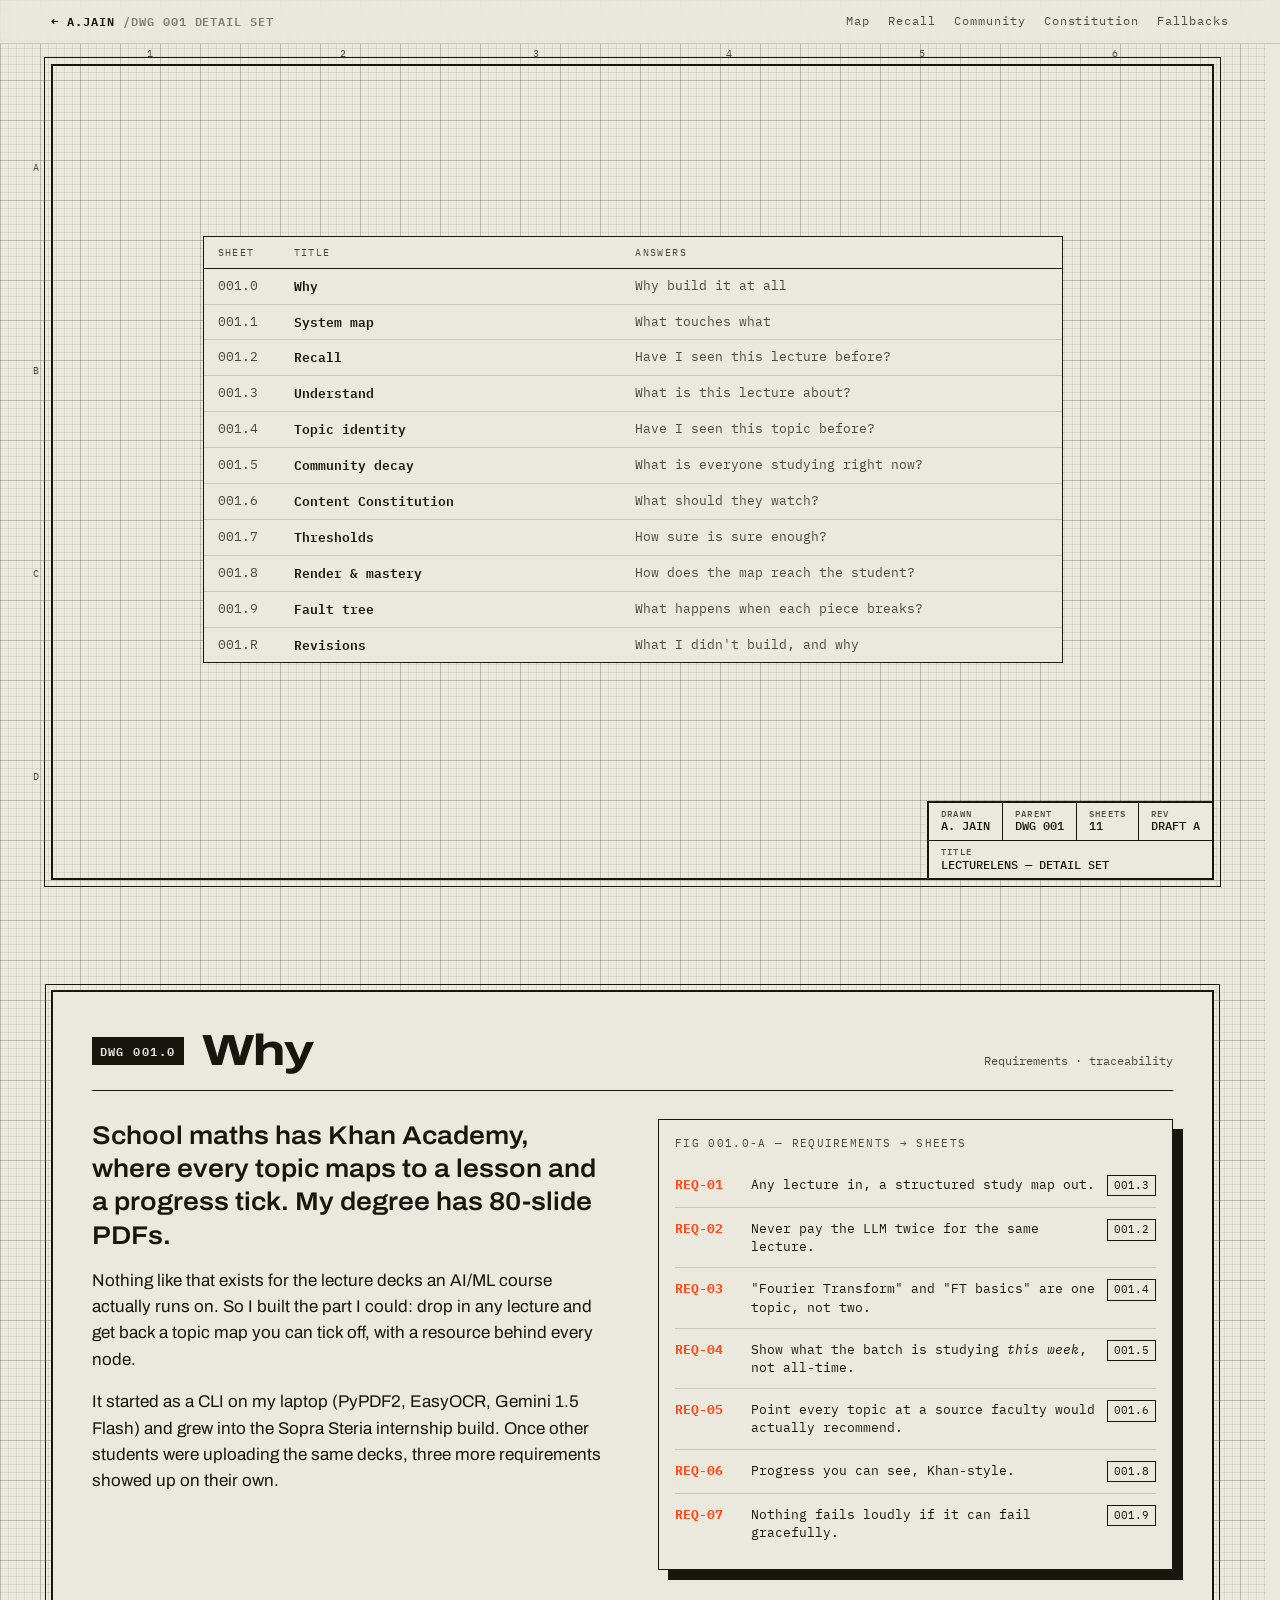
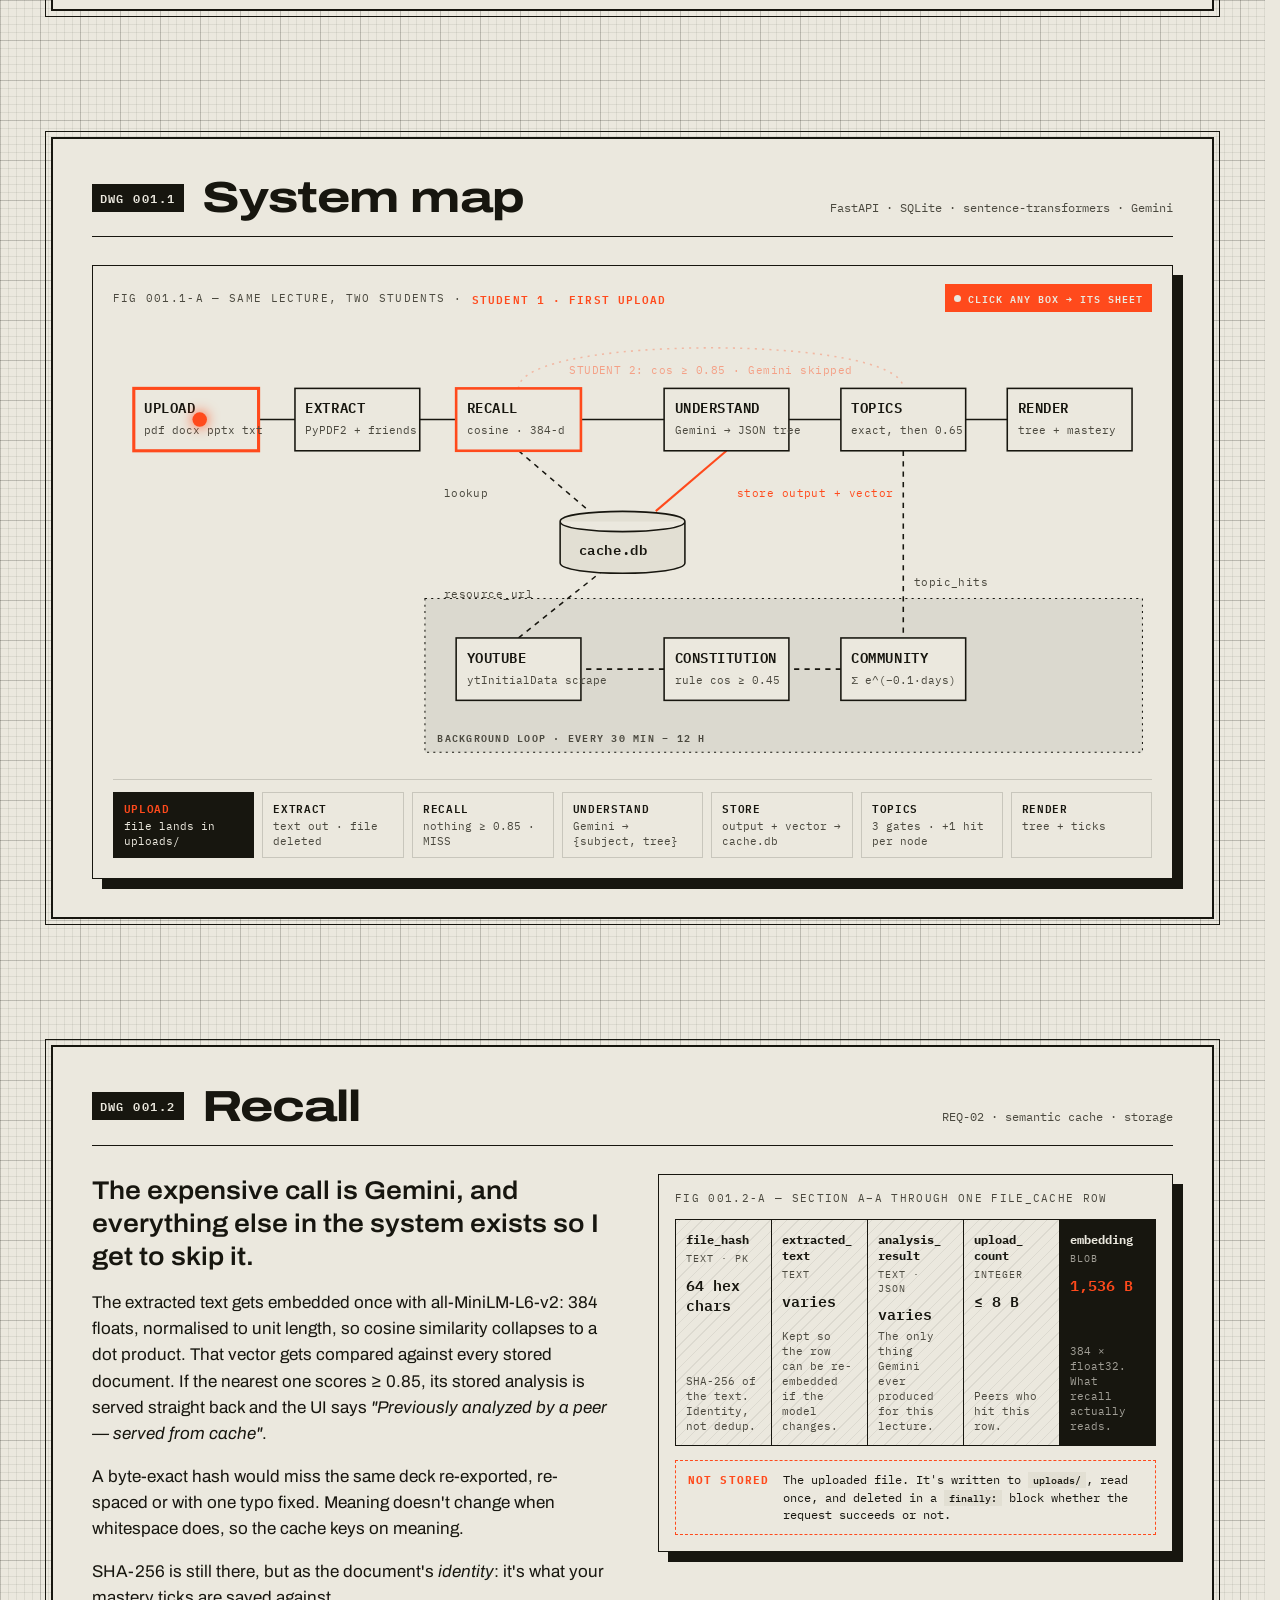
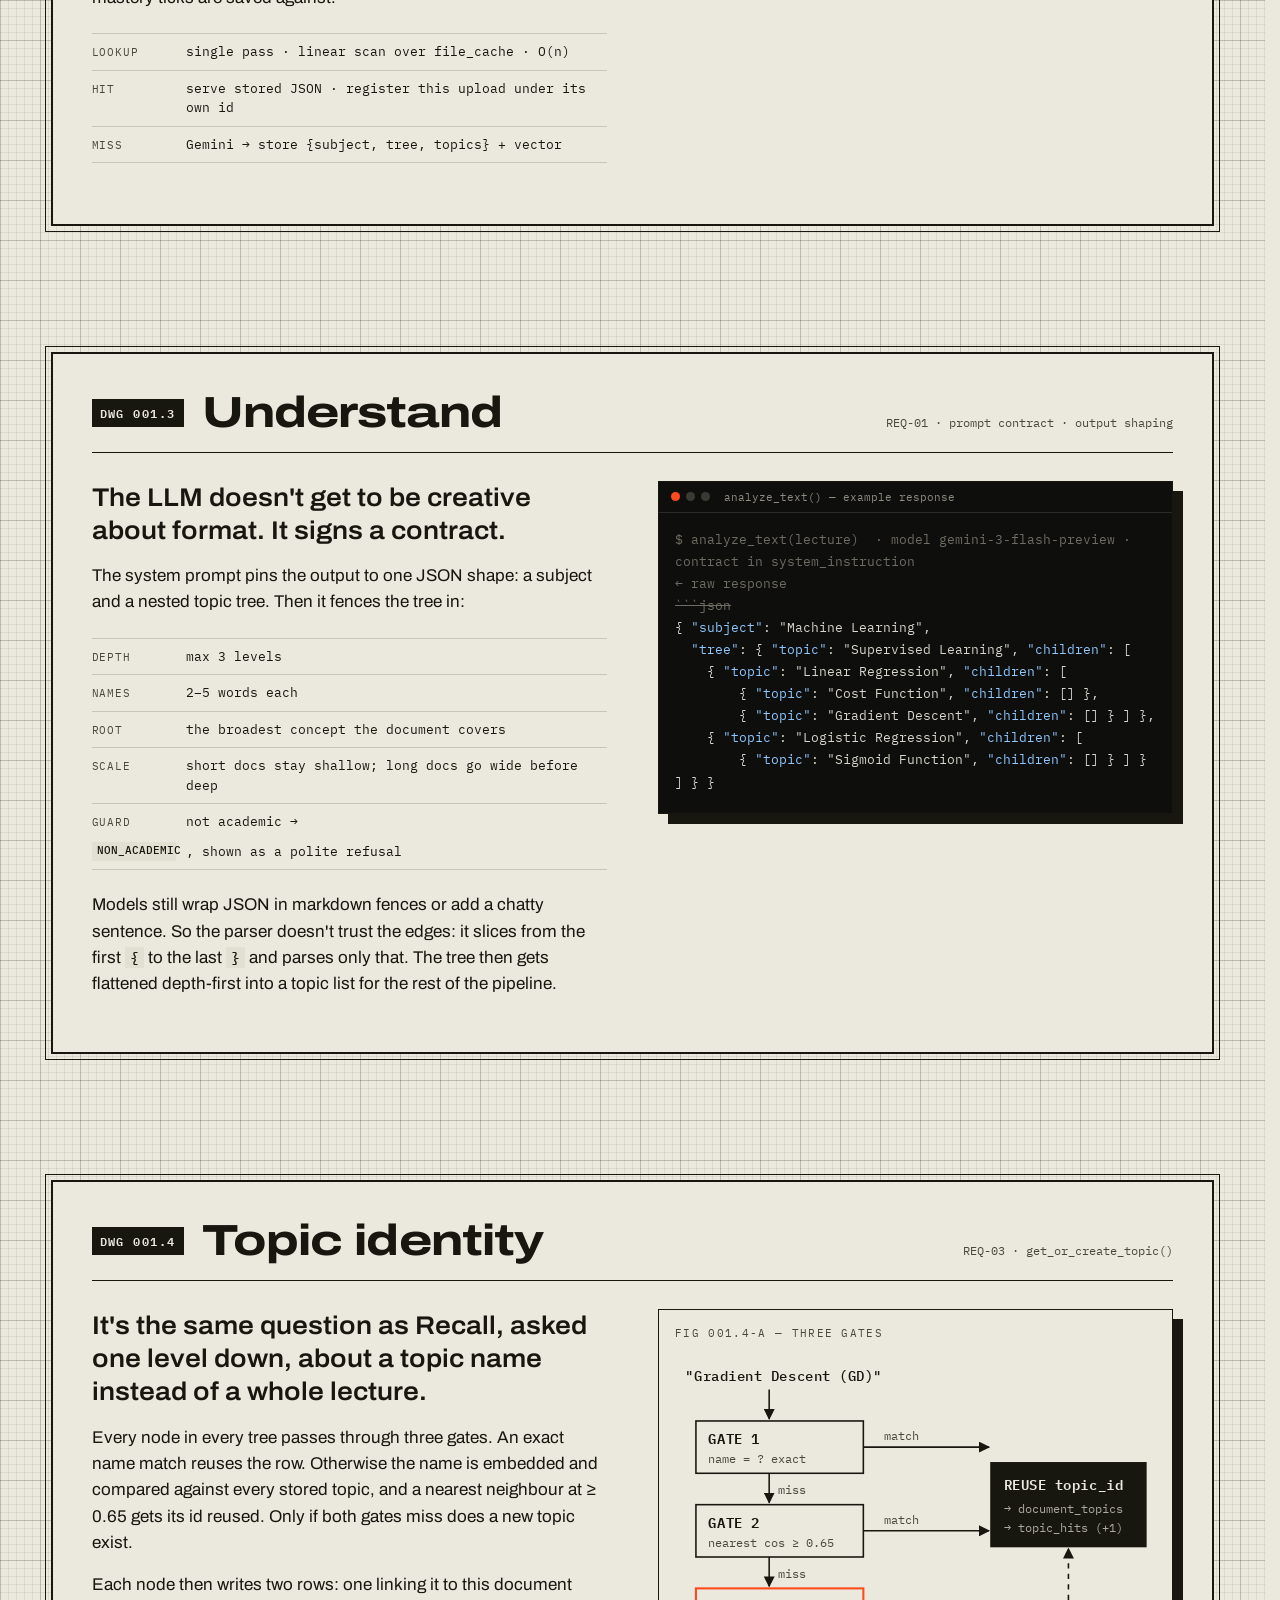
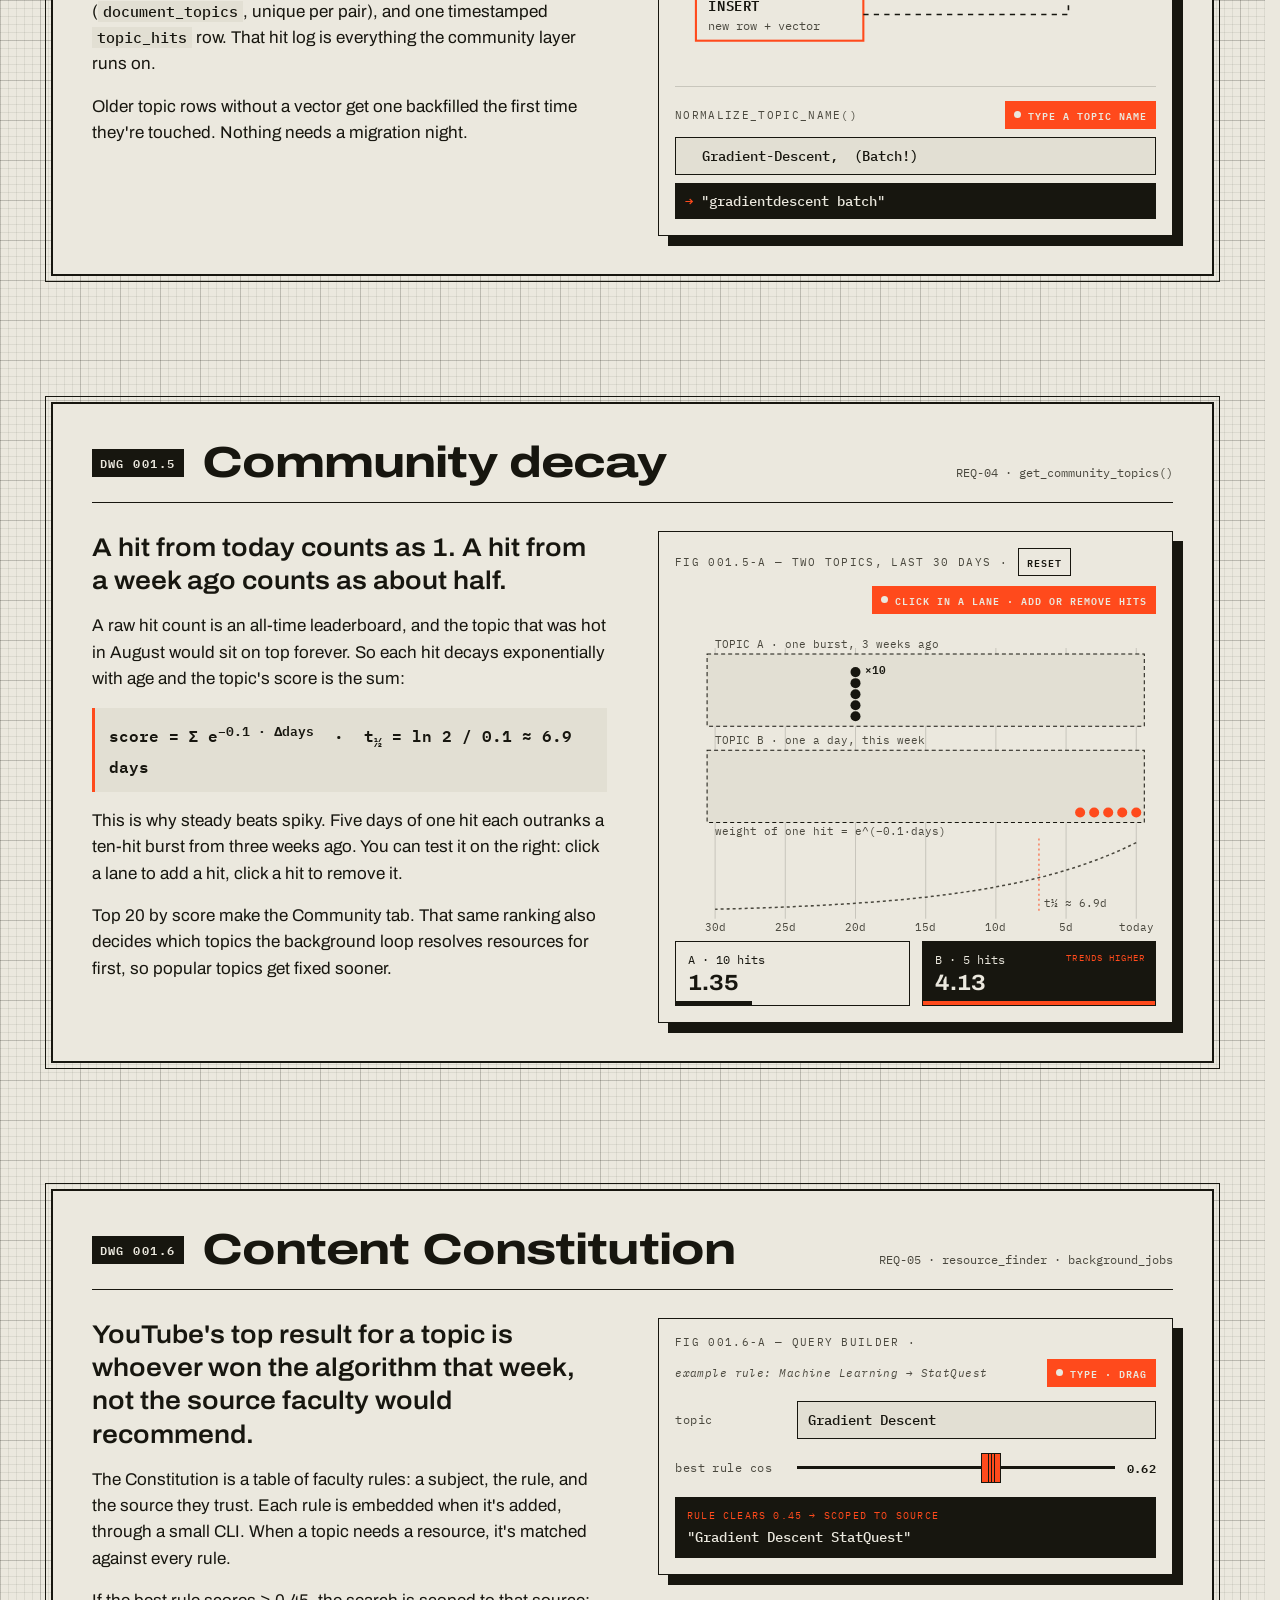
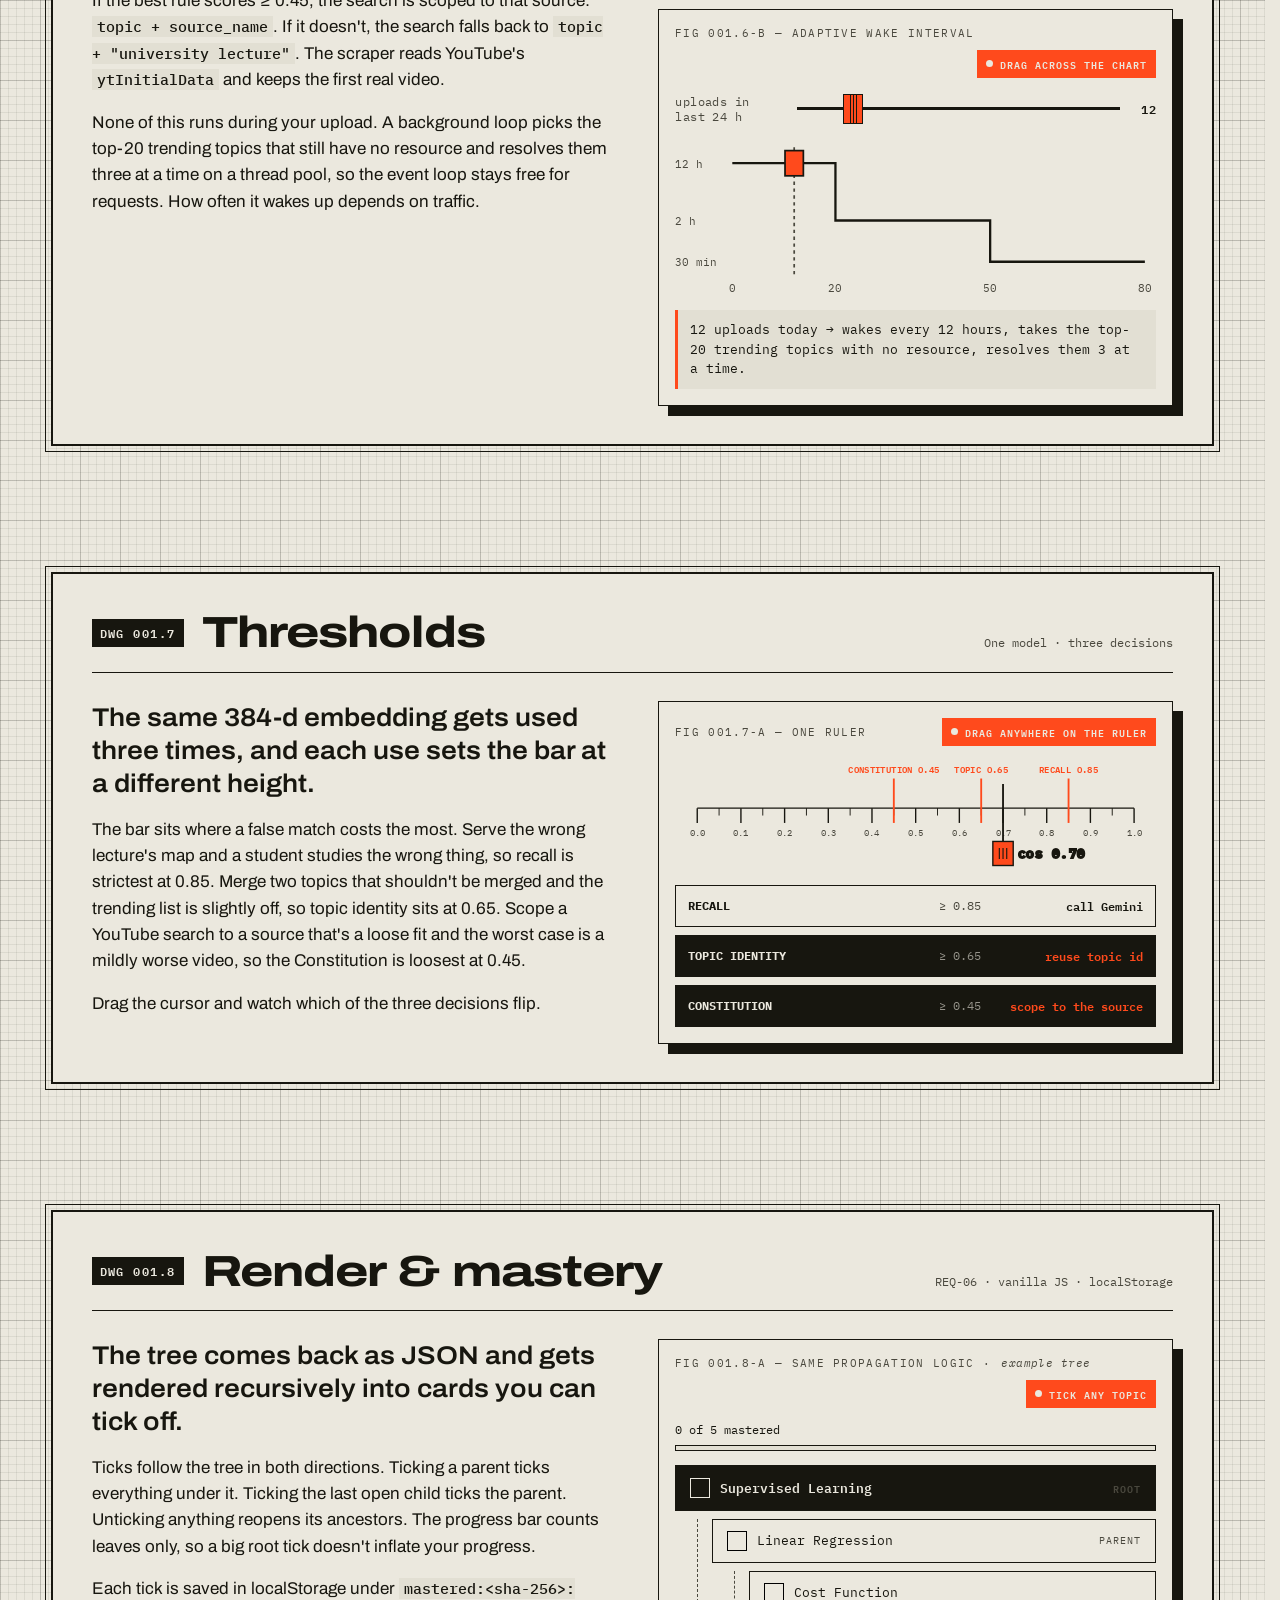
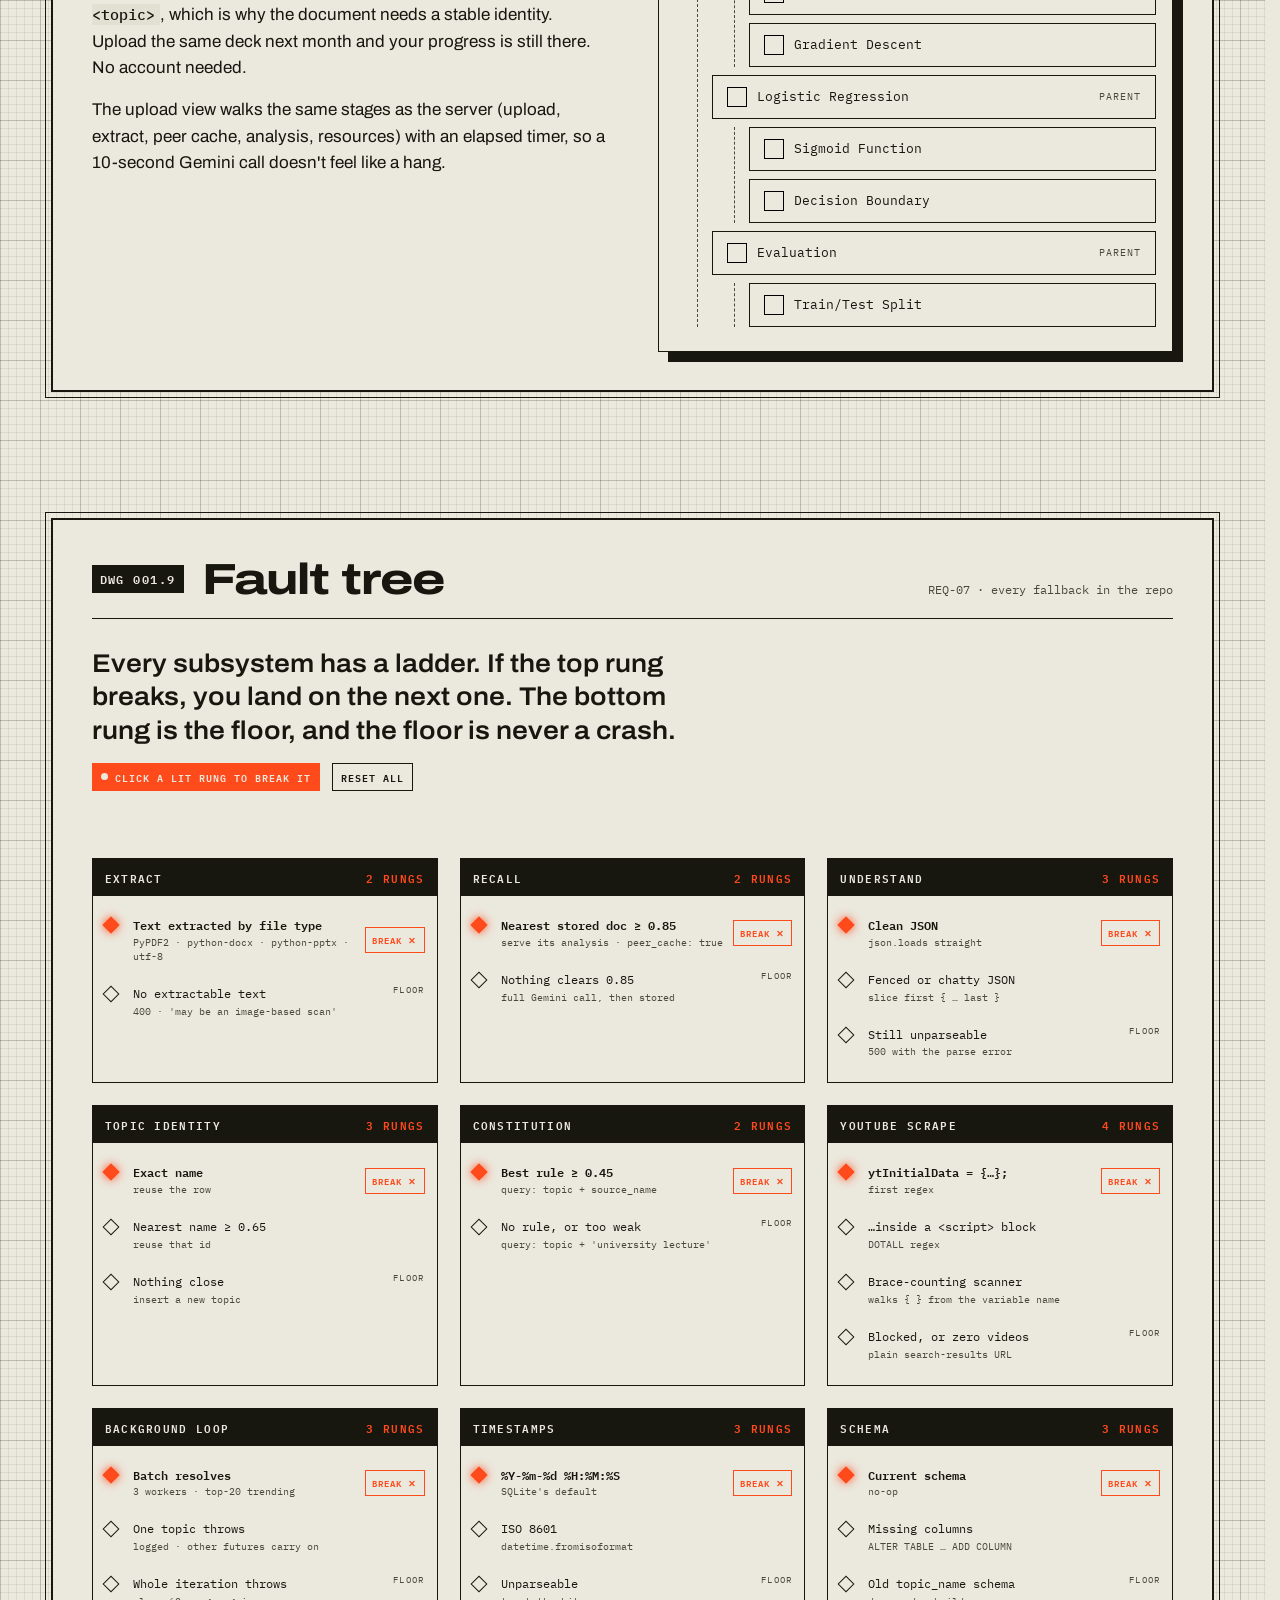
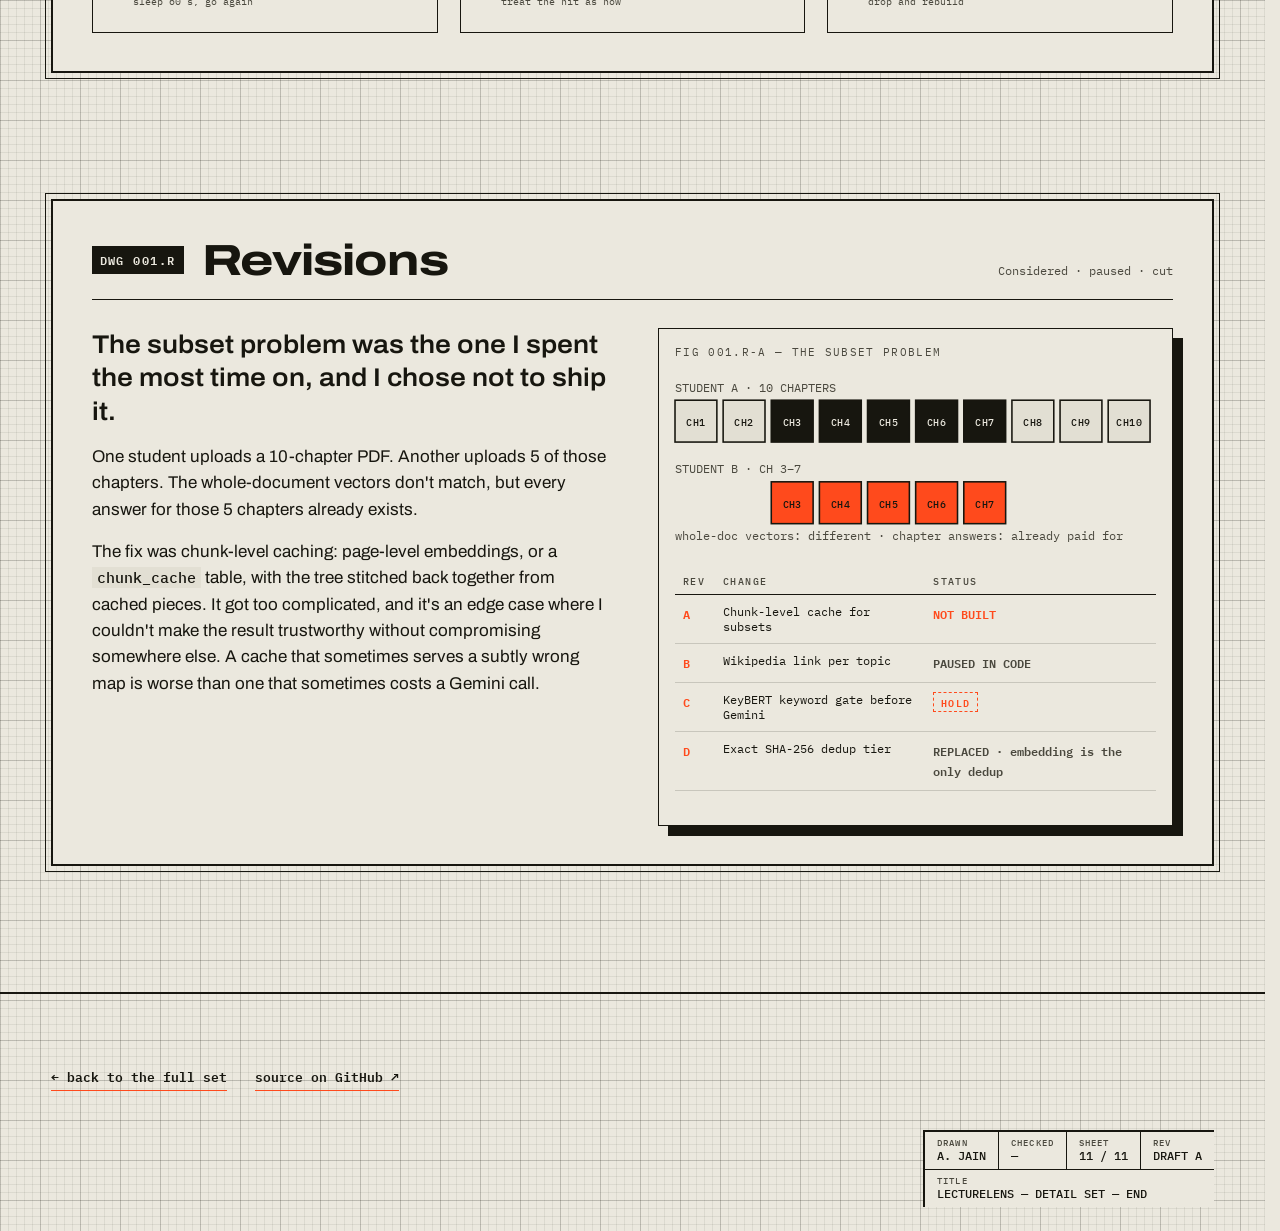
==== commit 282ac4f4: "DWG 002 draft B: six detents, landscaped farm, shorter copy; cap detent lock site-wide - main.js: de" ====
--- a/lecturelens/index.html
+++ b/lecturelens/index.html
@@ -8,8 +8,8 @@
 <link rel="preconnect" href="https://fonts.googleapis.com">
 <link rel="preconnect" href="https://fonts.gstatic.com" crossorigin>
 <link href="https://fonts.googleapis.com/css2?family=Archivo:wdth,wght@62..125,100..900&family=IBM+Plex+Mono:wght@400;500;600&family=Caveat:wght@600;700&display=swap" rel="stylesheet">
-<link rel="stylesheet" href="../css/style.css?v=2611281205">
-<link rel="stylesheet" href="geek.css?v=2611281205">
+<link rel="stylesheet" href="../css/style.css?v=2611281237">
+<link rel="stylesheet" href="geek.css?v=2611281237">
 </head>
 <body class="geek">
 
@@ -407,6 +407,6 @@
   </div>
 </footer>
 
-<script src="geek.js?v=2611281205"></script>
+<script src="geek.js?v=2611281237"></script>
 </body>
 </html>
--- a/css/style.css
+++ b/css/style.css
@@ -875,14 +875,17 @@
 
 /* SCADA panel, pinned beside the operator's monitor */
 .tb-scada {
-  position: absolute; left: 0; top: 0; width: 214px; padding: 10px 12px 8px; background: var(--paper);
-  border: 1.5px solid var(--ink); box-shadow: 6px 6px 0 var(--ink); font: 10px var(--mono);
-  pointer-events: none; will-change: transform, opacity; transition: opacity .4s;
-}
+  position: absolute; left: 0; bottom: 4%; width: min(330px, 30%); padding: 14px 16px 12px; background: var(--paper);
+  border: 1.5px solid var(--ink); box-shadow: 8px 8px 0 var(--ink); font: 12px var(--mono);
+  pointer-events: none; opacity: 0; z-index: 2;
+}
+.tb-leader { position: absolute; inset: 0; width: 100%; height: 100%; overflow: visible; pointer-events: none; opacity: 0; }
+.tb-leader path { fill: none; stroke: var(--accent); stroke-width: 1.5; stroke-dasharray: 4 3; }
+.tb-leader circle { fill: var(--accent); }
 .tb-scada-h { margin: 0 0 8px; font-weight: 600; letter-spacing: .1em; }
-.tb-bars { list-style: none; margin: 0; padding: 0; display: grid; gap: 3px; }
-.tb-bars li { display: grid; grid-template-columns: 34px 1fr 30px; align-items: center; gap: 6px; color: var(--ink-2); }
-.tb-bars li i { display: block; height: 6px; background: var(--ink); width: calc(var(--v) * 100%); transition: background .3s; }
+.tb-bars { list-style: none; margin: 0; padding: 0; display: grid; gap: 4px; }
+.tb-bars li { display: grid; grid-template-columns: 40px 1fr 34px; align-items: center; gap: 8px; color: var(--ink-2); }
+.tb-bars li i { display: block; height: 8px; background: var(--ink); width: calc(var(--v) * 100%); transition: background .3s; }
 .tb-bars li b { font-weight: 600; font-size: 9px; letter-spacing: .08em; color: transparent; transition: color .3s; }
 .tb-scada.flagged .tb-bars li.low i { background: var(--accent); }
 .tb-scada.flagged .tb-bars li.low b { color: var(--accent); }
@@ -974,15 +977,25 @@
 .tb-note { margin: 8px 0 0; font-size: 9px; line-height: 1.45; color: var(--ink-2); }
 
 .tb-annot {
-  position: absolute; left: 0; top: 0; margin: 0; pointer-events: none; white-space: nowrap;
-  font: 700 26px/1 "Caveat", "Segoe Print", cursive; color: var(--accent); opacity: 0; transition: opacity .5s; will-change: transform;
-}
+  position: absolute; left: 0; top: 0; margin: 0; pointer-events: none; white-space: nowrap; z-index: 2;
+  font: 700 34px/1 "Caveat", "Segoe Print", cursive; color: var(--accent); opacity: 0; will-change: transform;
+}
+.tb-annot.on { opacity: 1; animation: tbFinally .55s cubic-bezier(.3, 1.7, .5, 1) both; }
+@keyframes tbFinally { from { opacity: 0; scale: .4; rotate: -12deg; } to { opacity: 1; scale: 1; rotate: -4deg; } }
+
+/* paper fog behind the captions, and across the top of the farm */
+.tb-fog, .tb-fogtop { position: absolute; inset: 0; pointer-events: none; }
+.tb-fog { background: radial-gradient(ellipse 46% 44% at 0 0, var(--paper) 0, color-mix(in srgb, var(--paper) 88%, transparent) 45%, color-mix(in srgb, var(--paper) 0%, transparent) 100%); }
+.tb-fogtop { opacity: 0; transition: opacity .8s; background: linear-gradient(180deg, var(--paper) 0, color-mix(in srgb, var(--paper) 70%, transparent) 18%, color-mix(in srgb, var(--paper) 0%, transparent) 42%); }
+.tb-pin.tb-farm .tb-fogtop { opacity: 1; }
+.tb-pin.tb-end .tb-fogtop { opacity: 0; }
 
 .tb-copy {
   position: absolute; left: 0; top: 0; bottom: 0; width: min(560px, 44%); overflow: auto; padding-right: 8px;
   opacity: 0; transform: translateX(-24px); pointer-events: none; transition: opacity .5s, transform .6s cubic-bezier(.2, .7, .2, 1);
 }
 .tb-copy .big { font-size: clamp(22px, 2.1vw, 32px); }
+.tb-copy .revs { margin-bottom: 6px; }
 .tb-pin.tb-end .tb-copy { opacity: 1; transform: none; pointer-events: auto; }
 .tb-stage::after {
   content: ""; position: absolute; inset: 0; pointer-events: none; opacity: 0; transition: opacity .6s;
@@ -1000,3 +1013,13 @@
   .tb-hud { width: 230px; }
   .tb-scada { display: none; }
 }
+
+/* geek-out link: a solid button at the end of the copy, pinned to the bottom of the copy column so it never scrolls away */
+.geek-row { position: sticky; bottom: 0; z-index: 2; align-items: center; padding: 14px 0 4px; background: linear-gradient(180deg, color-mix(in srgb, var(--paper) 0%, transparent), var(--paper) 30%); }
+.geek-btn {
+  display: inline-flex; align-items: center; gap: 8px; padding: 11px 16px 10px; text-decoration: none;
+  font: 600 13px var(--mono); letter-spacing: .04em; color: var(--paper); background: var(--ink);
+  border: 1.5px solid var(--ink); box-shadow: 4px 4px 0 var(--accent); transition: transform .15s, box-shadow .15s;
+}
+.geek-btn:hover { color: var(--paper); transform: translate(-2px, -2px); box-shadow: 6px 6px 0 var(--accent); }
+.ll-copy, .tb-copy { z-index: 3; }
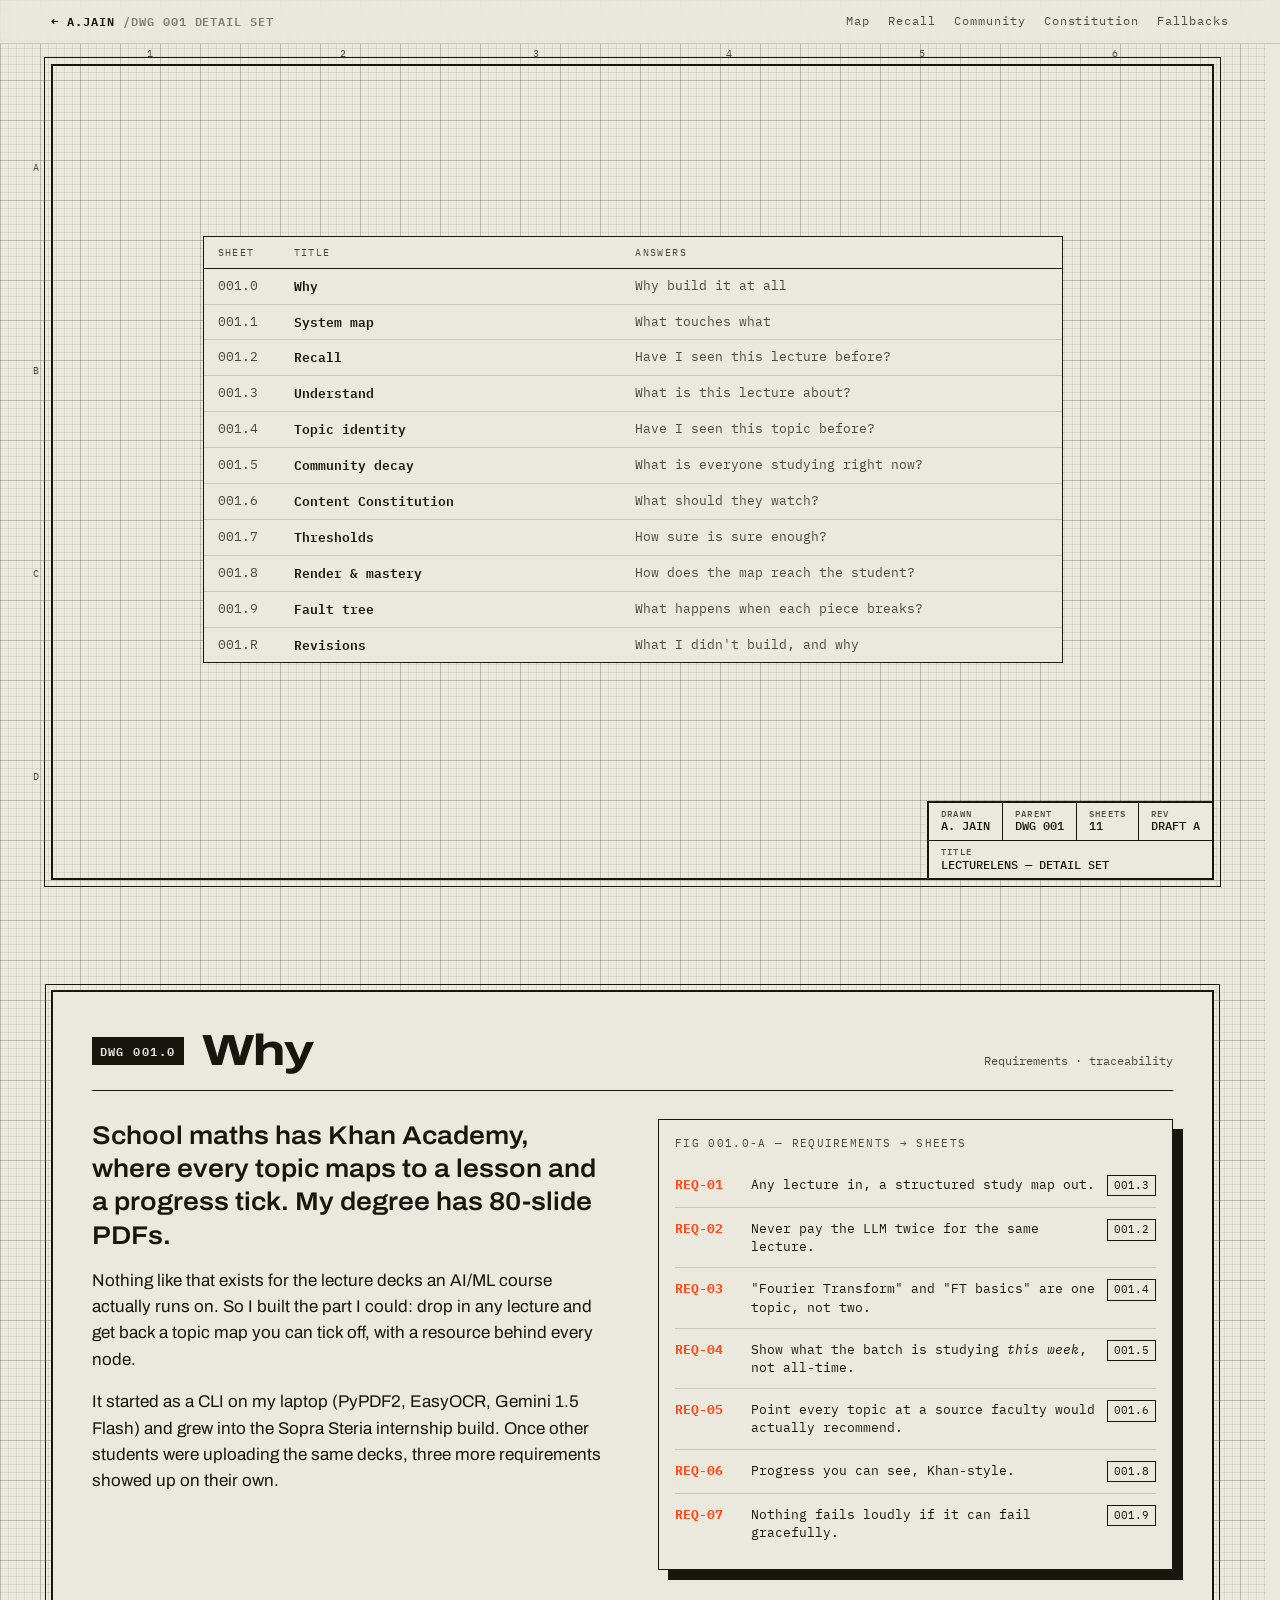
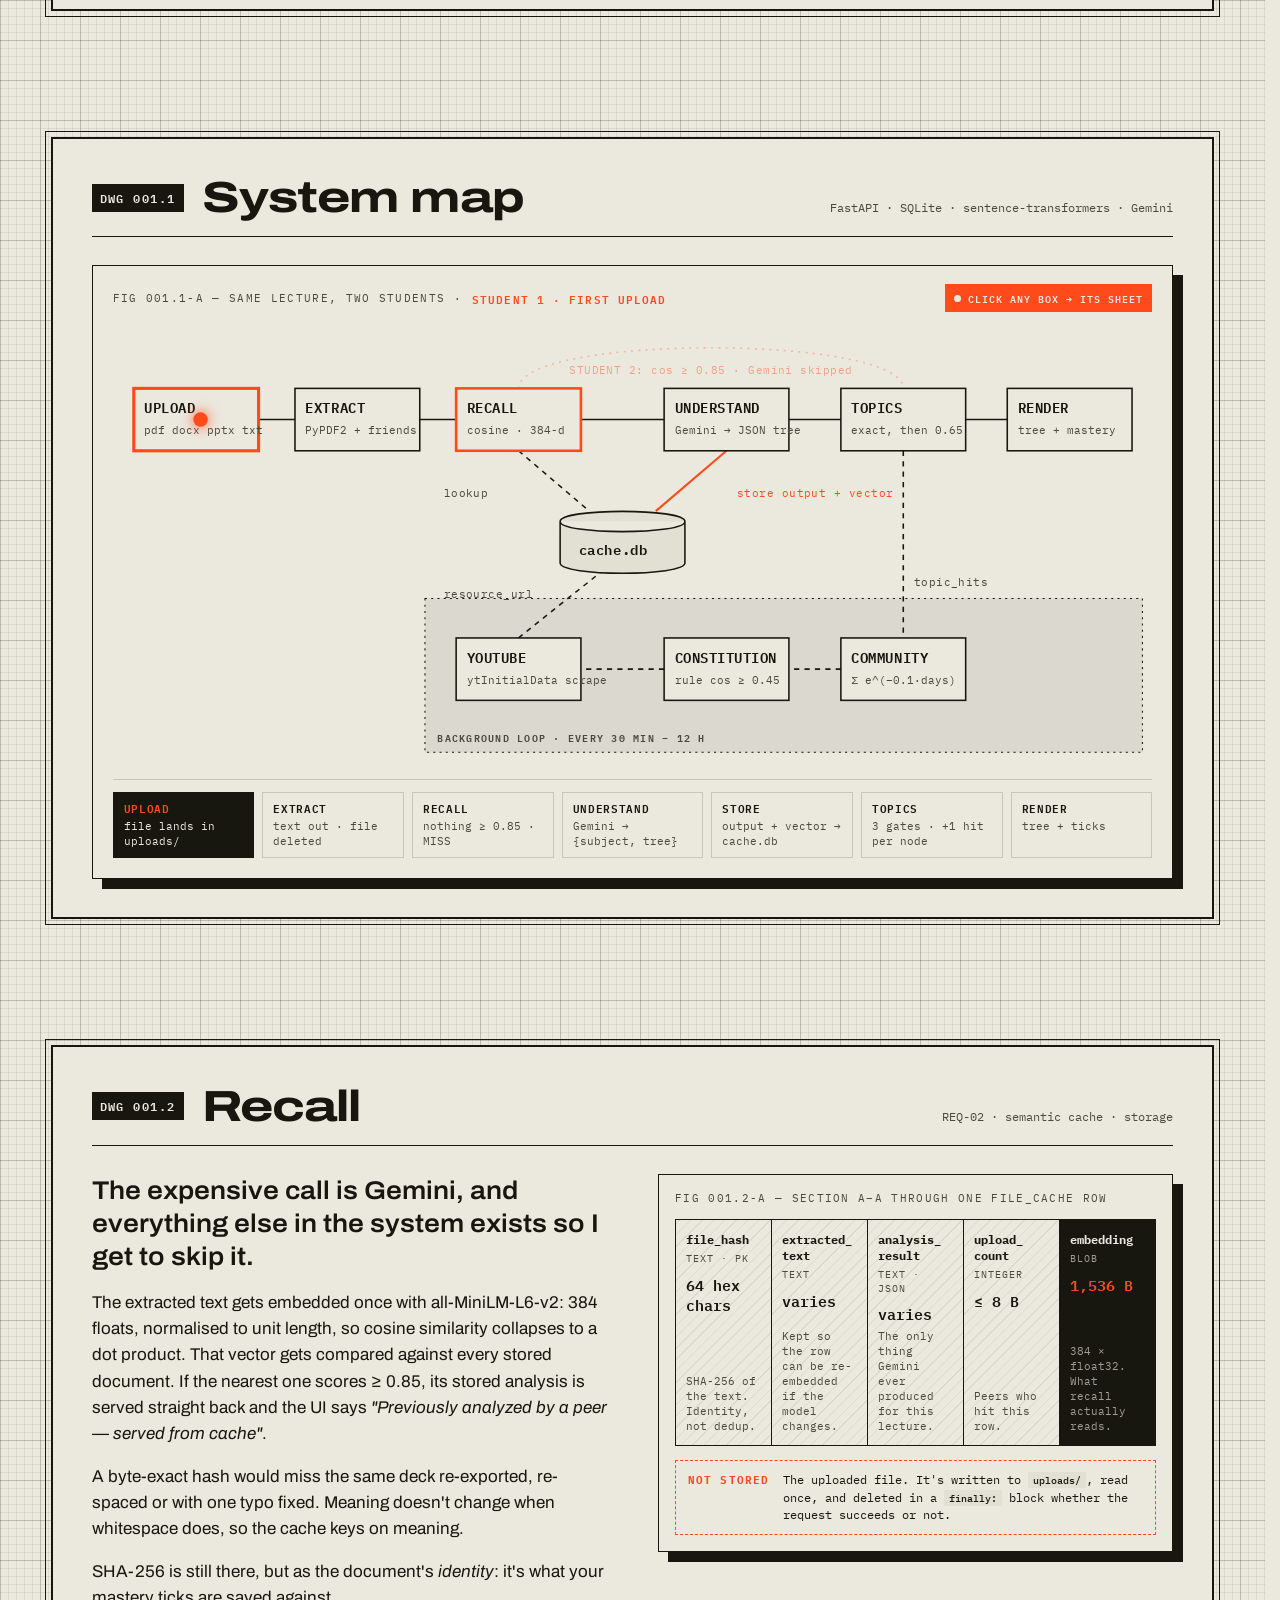
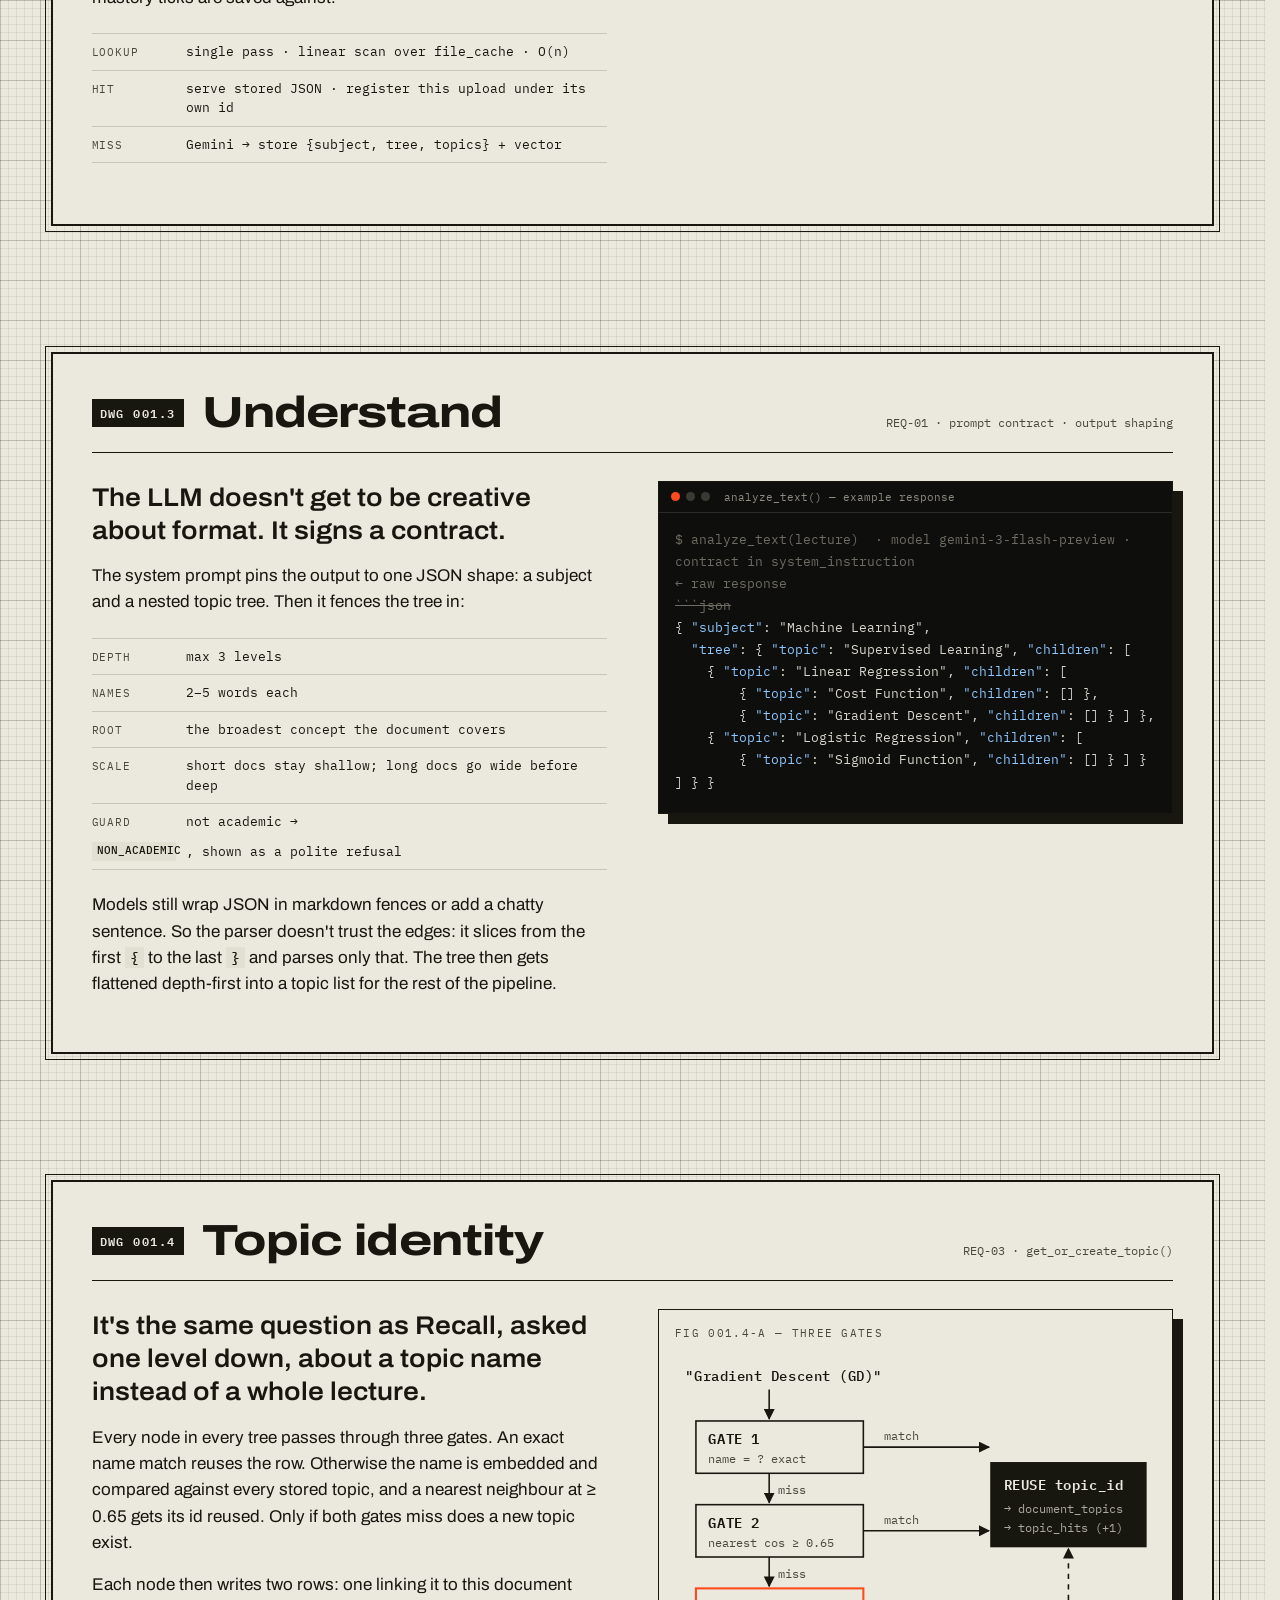
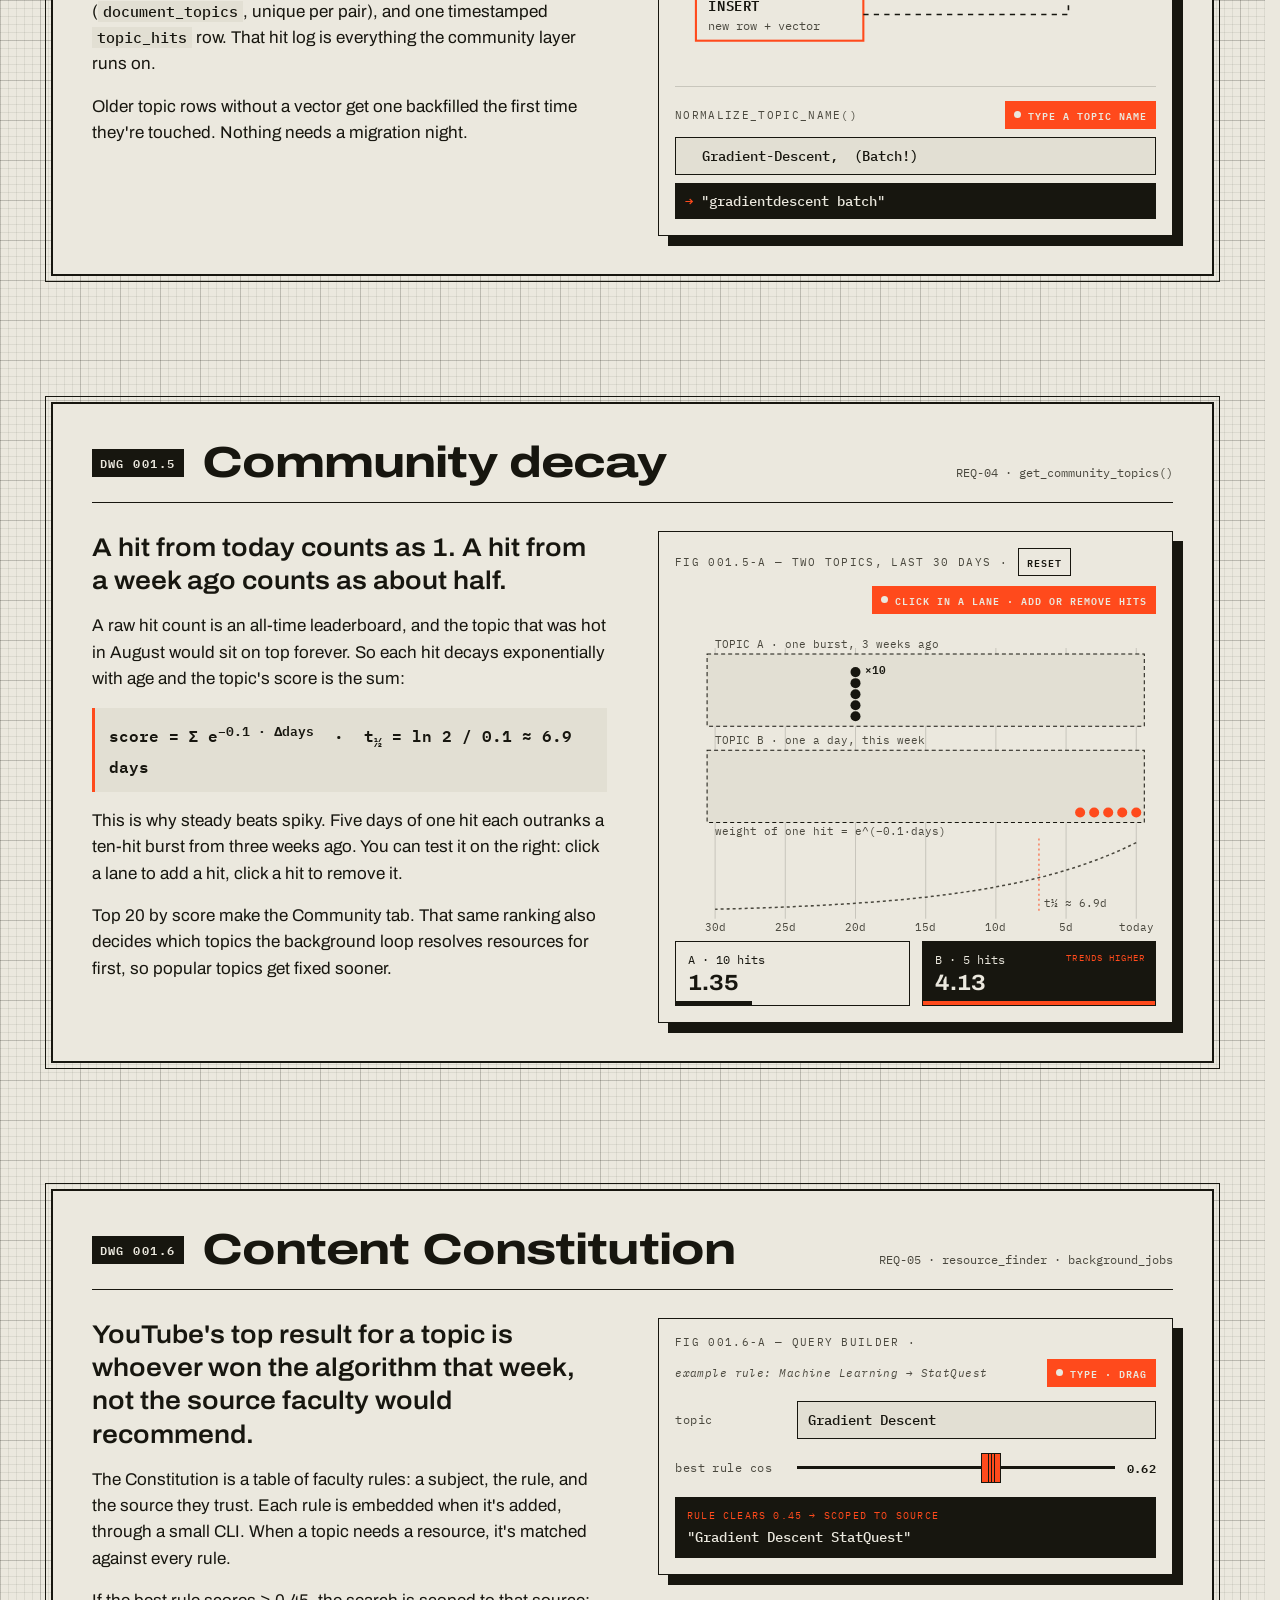
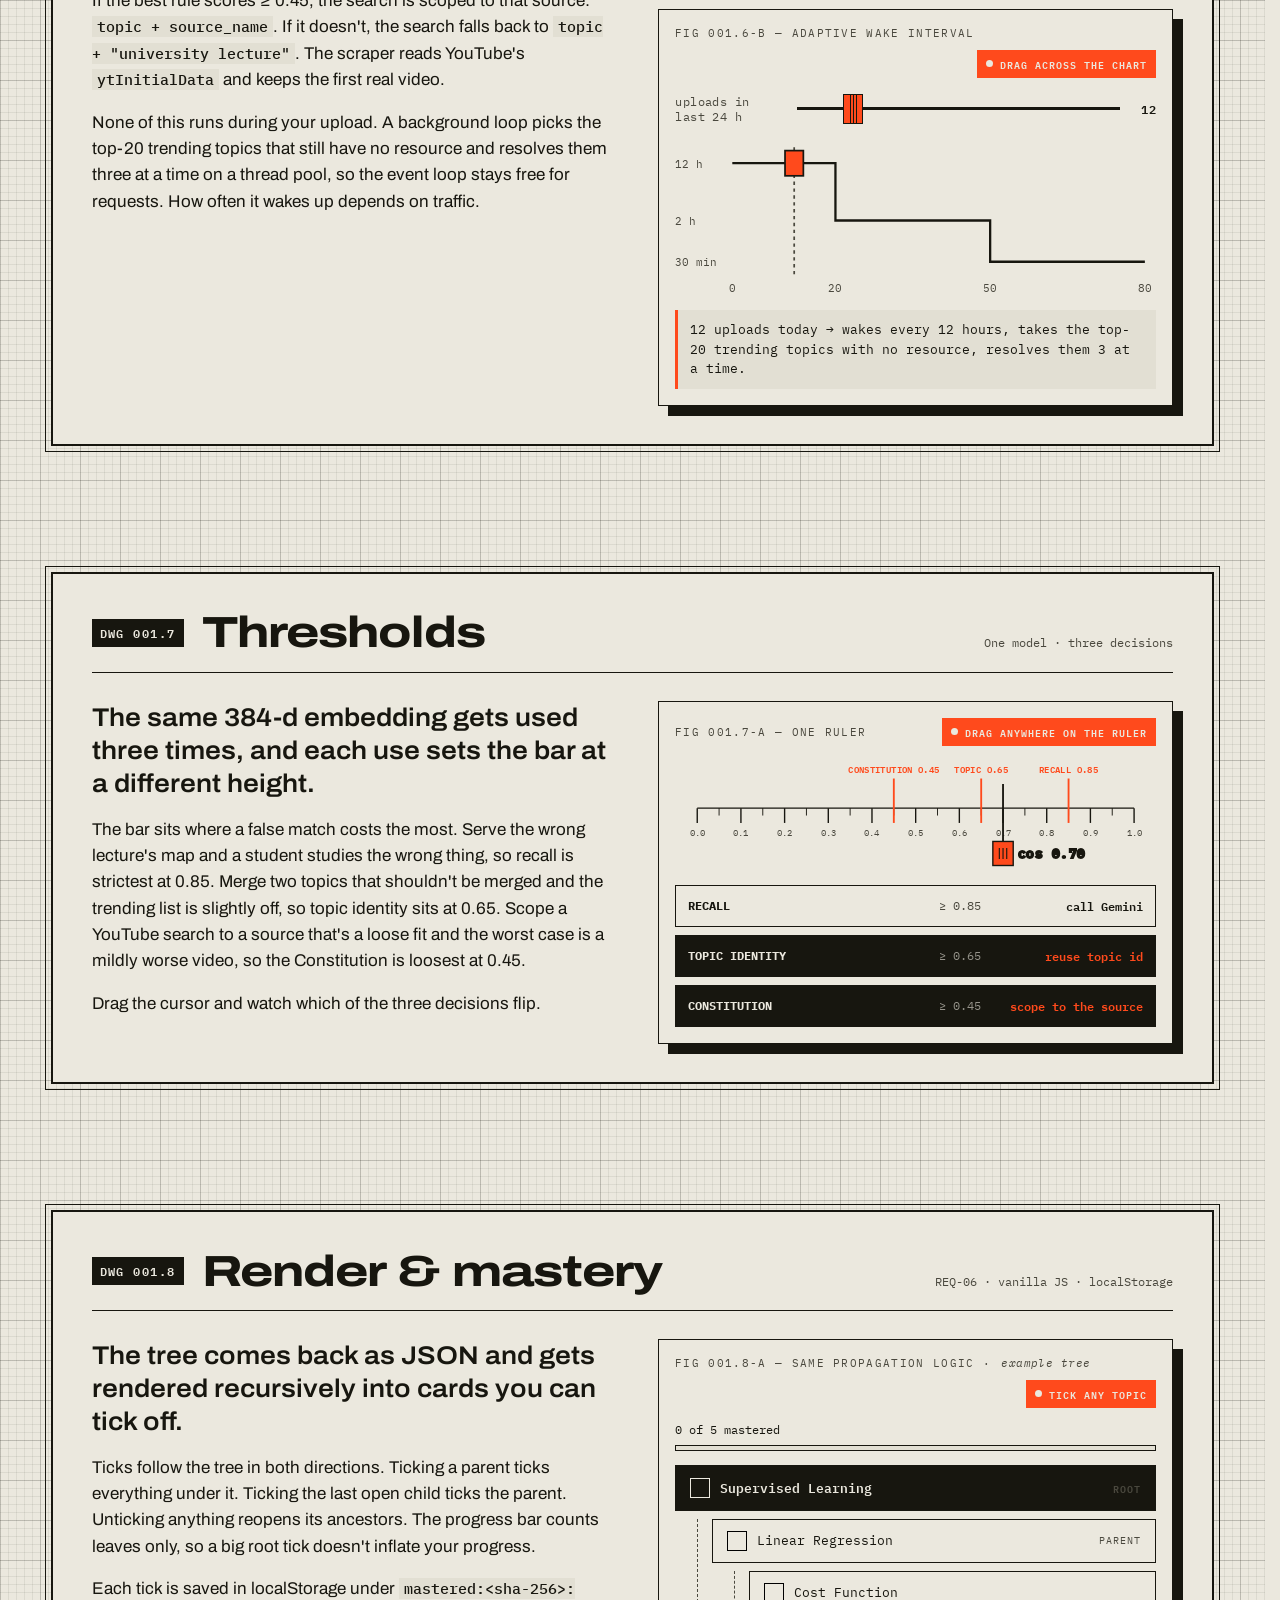
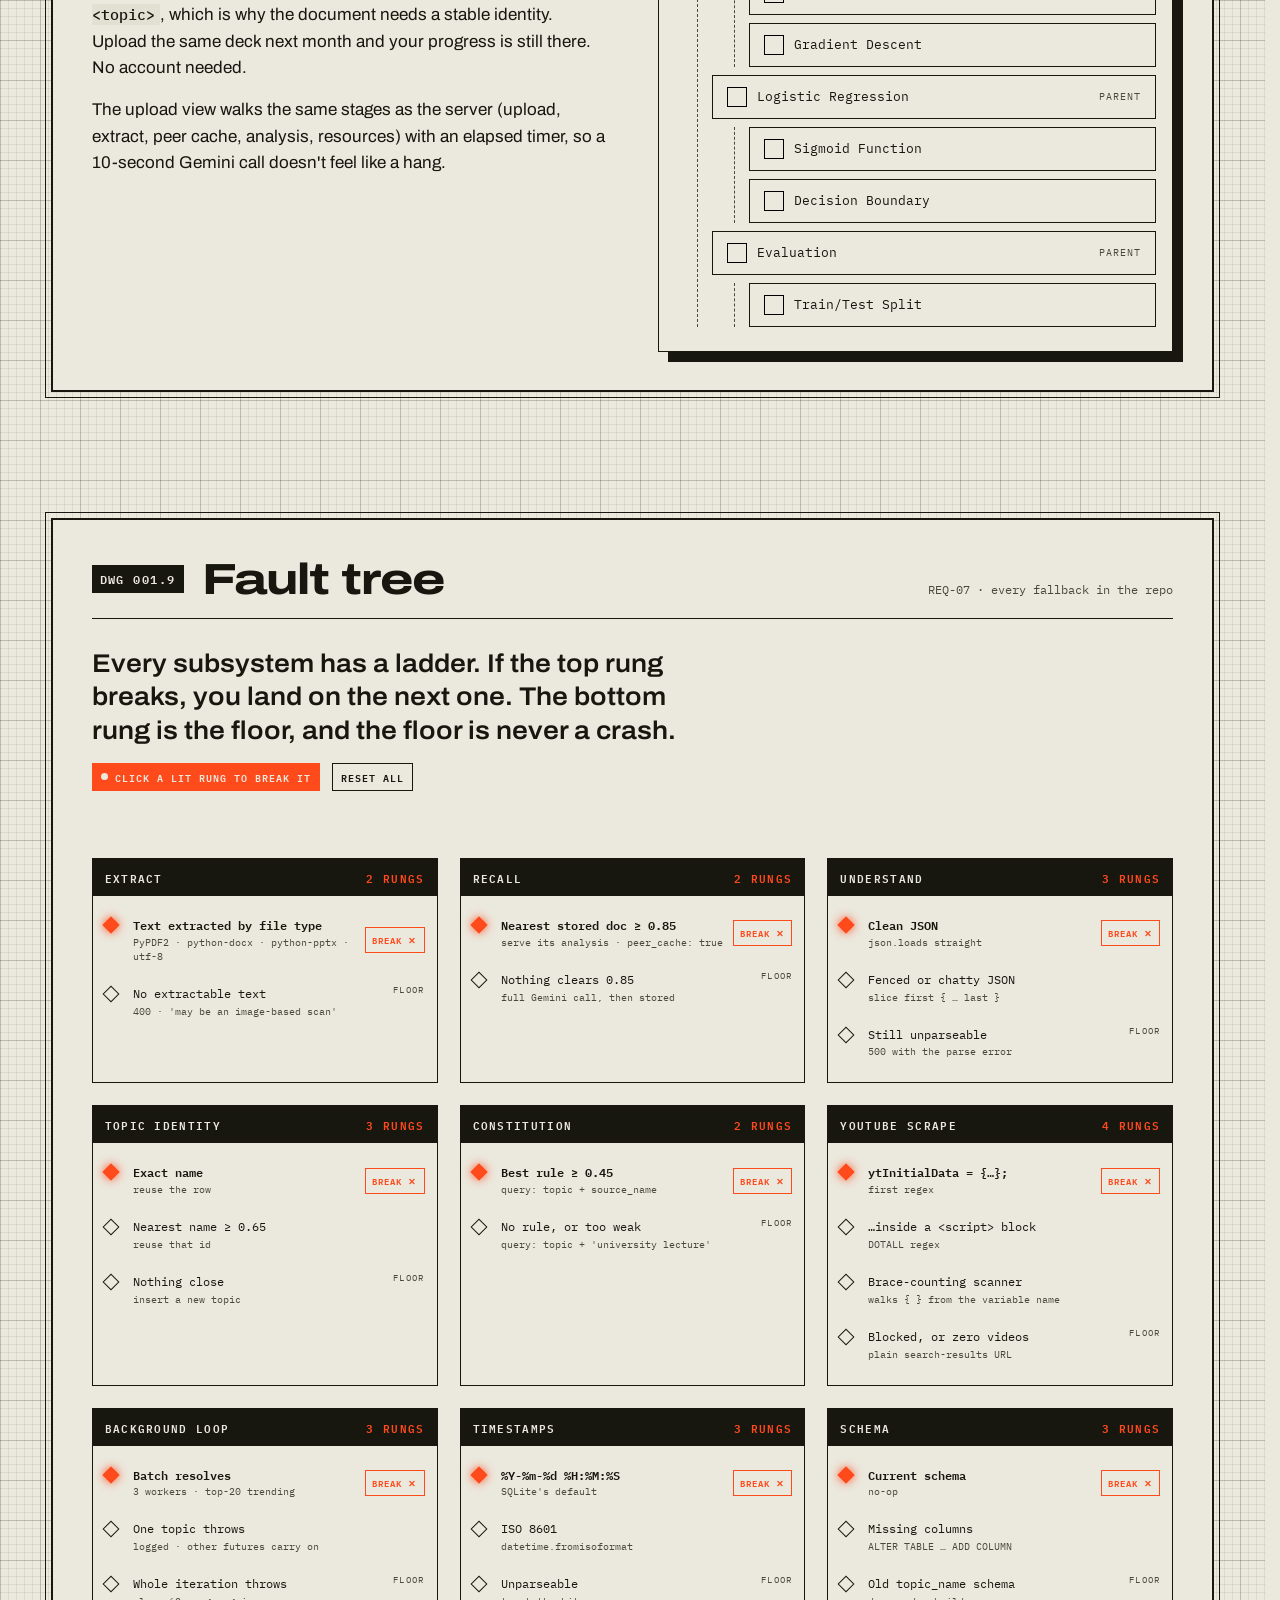
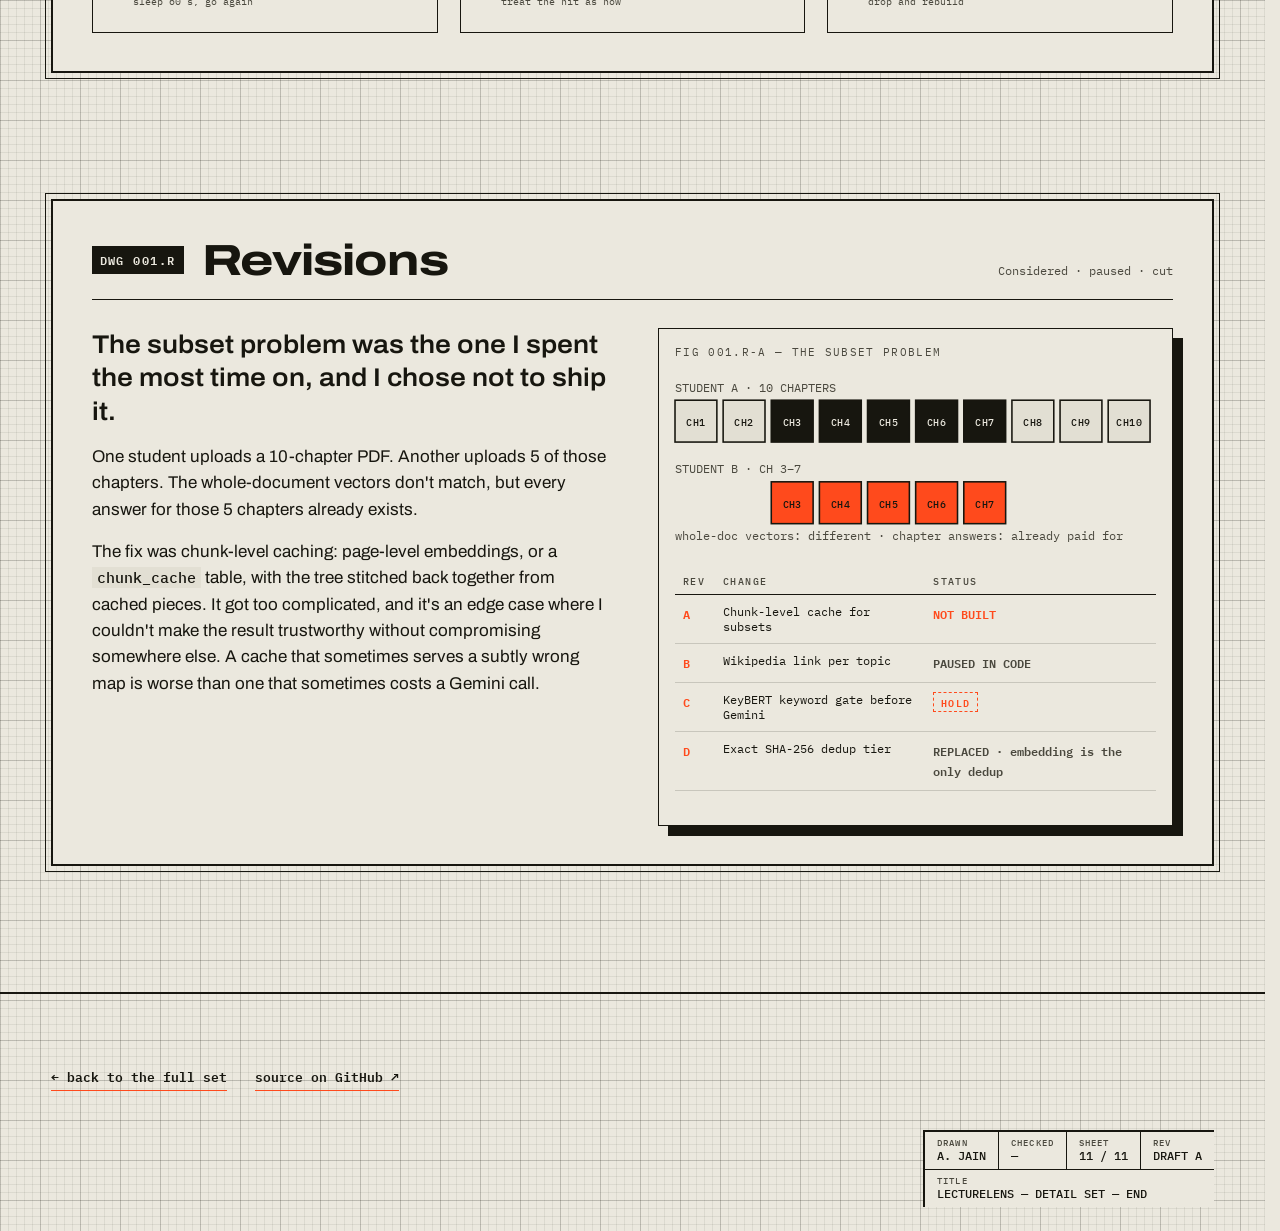
==== commit 88256fcc: "LectureLens campus gets a world; clearer DWG 002 opener LectureLens: ring road and roads off the fra" ====
--- a/lecturelens/index.html
+++ b/lecturelens/index.html
@@ -8,8 +8,8 @@
 <link rel="preconnect" href="https://fonts.googleapis.com">
 <link rel="preconnect" href="https://fonts.gstatic.com" crossorigin>
 <link href="https://fonts.googleapis.com/css2?family=Archivo:wdth,wght@62..125,100..900&family=IBM+Plex+Mono:wght@400;500;600&family=Caveat:wght@600;700&display=swap" rel="stylesheet">
-<link rel="stylesheet" href="../css/style.css?v=2611281237">
-<link rel="stylesheet" href="geek.css?v=2611281237">
+<link rel="stylesheet" href="../css/style.css?v=2611281300">
+<link rel="stylesheet" href="geek.css?v=2611281300">
 </head>
 <body class="geek">
 
@@ -407,6 +407,6 @@
   </div>
 </footer>
 
-<script src="geek.js?v=2611281237"></script>
+<script src="geek.js?v=2611281300"></script>
 </body>
 </html>
--- a/css/style.css
+++ b/css/style.css
@@ -1023,3 +1023,12 @@
 }
 .geek-btn:hover { color: var(--paper); transform: translate(-2px, -2px); box-shadow: 6px 6px 0 var(--accent); }
 .ll-copy, .tb-copy { z-index: 3; }
+
+/* LectureLens: the campus now sits in a wider world, so the captions and the end copy get the same paper fog as DWG 002 */
+.ll-fog { position: absolute; inset: 0; pointer-events: none; background: radial-gradient(ellipse 46% 44% at 0 0, var(--paper) 0, color-mix(in srgb, var(--paper) 88%, transparent) 45%, color-mix(in srgb, var(--paper) 0%, transparent) 100%); }
+.ll-stage::after {
+  content: ""; position: absolute; inset: 0; pointer-events: none; opacity: 0; transition: opacity .6s;
+  background: linear-gradient(90deg, var(--paper) 0, var(--paper) 42%, color-mix(in srgb, var(--paper) 0%, transparent) 58%);
+}
+.ll-pin.ll-end .ll-stage::after { opacity: 1; }
+.ll-caps, .ll-hud { z-index: 2; }
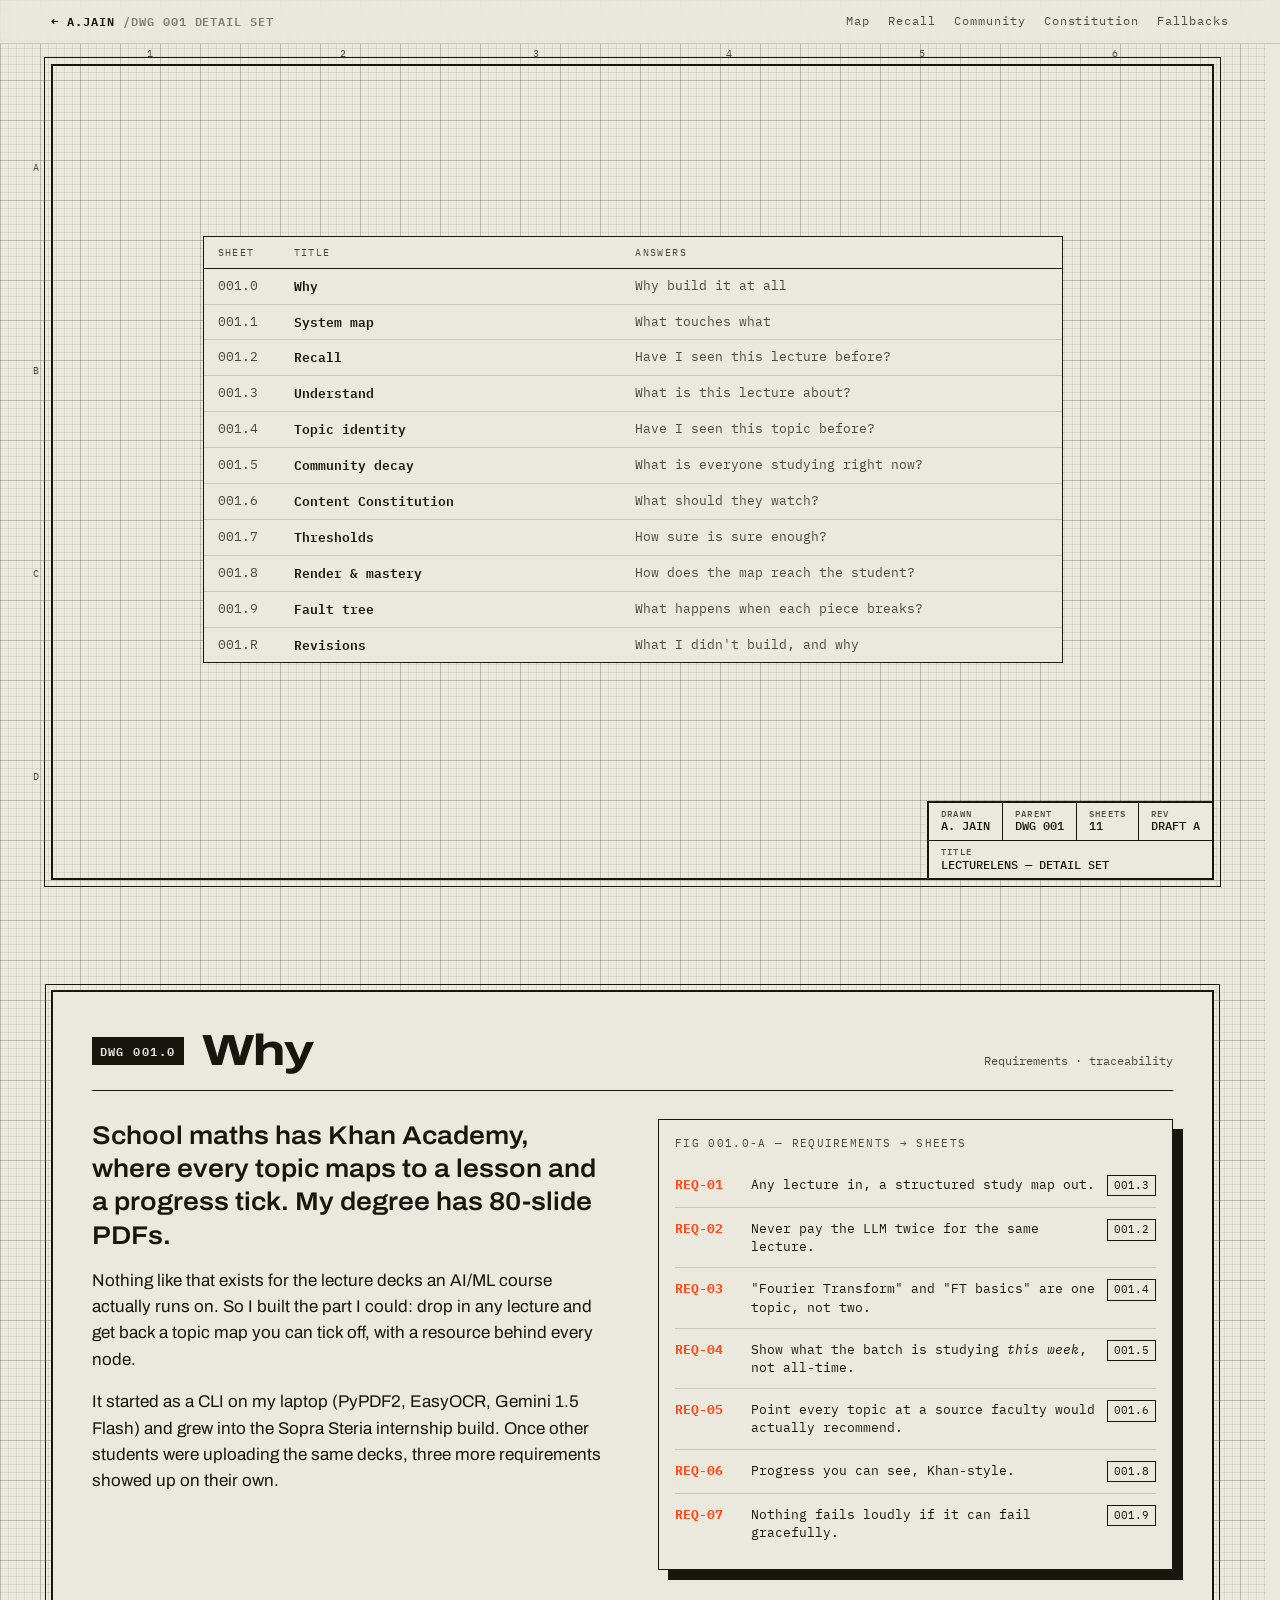
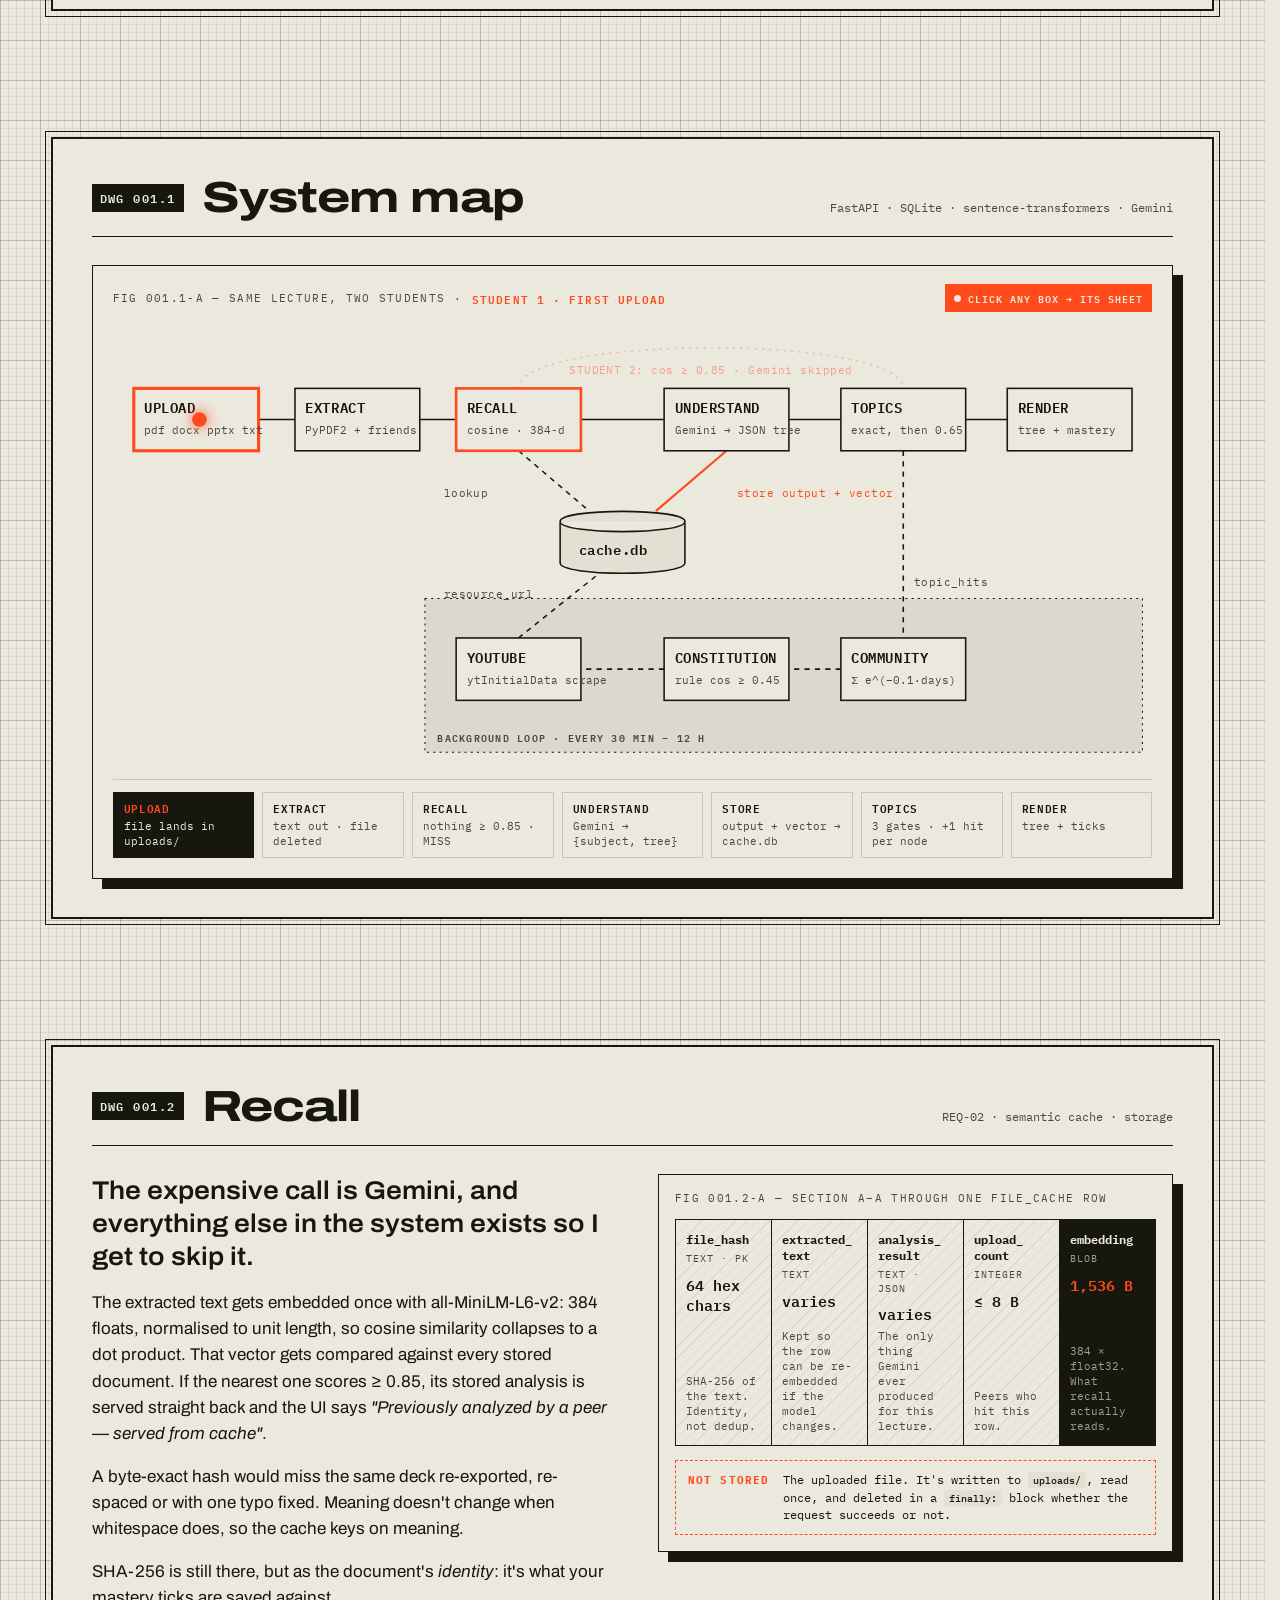
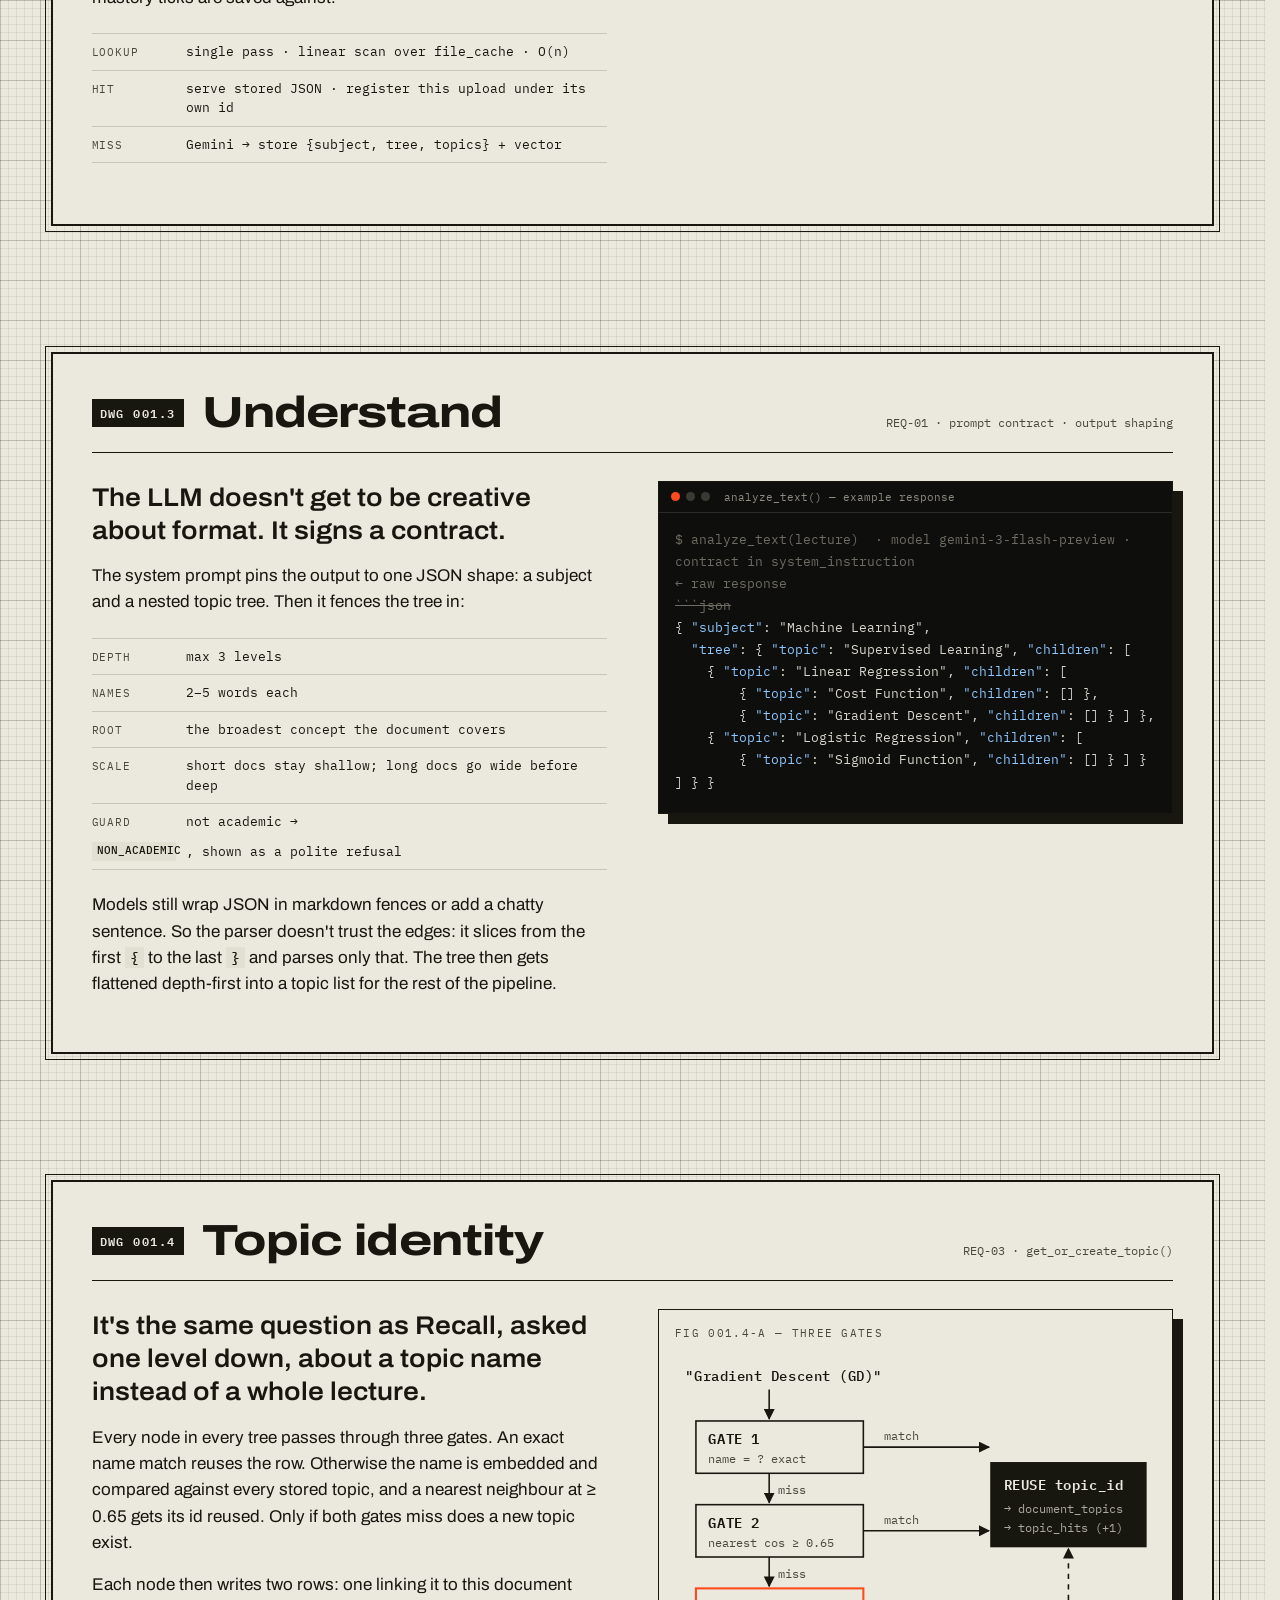
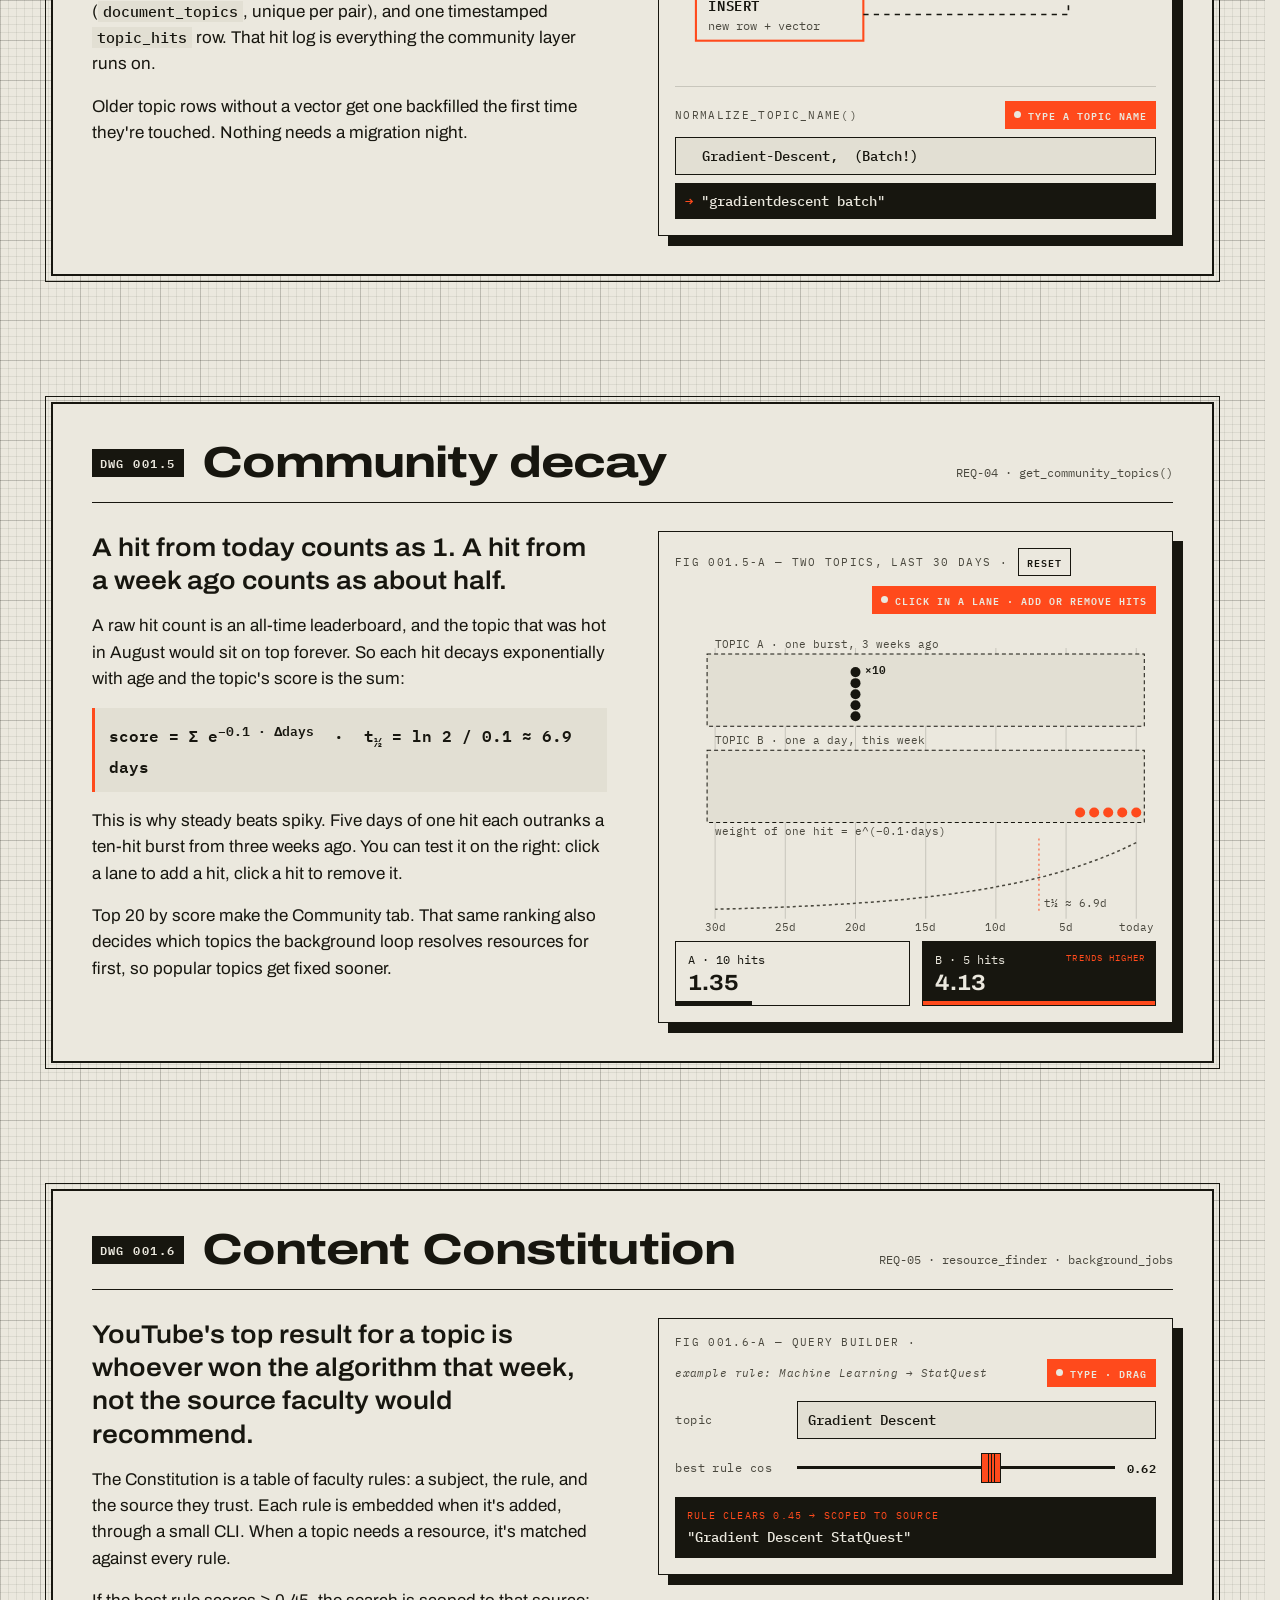
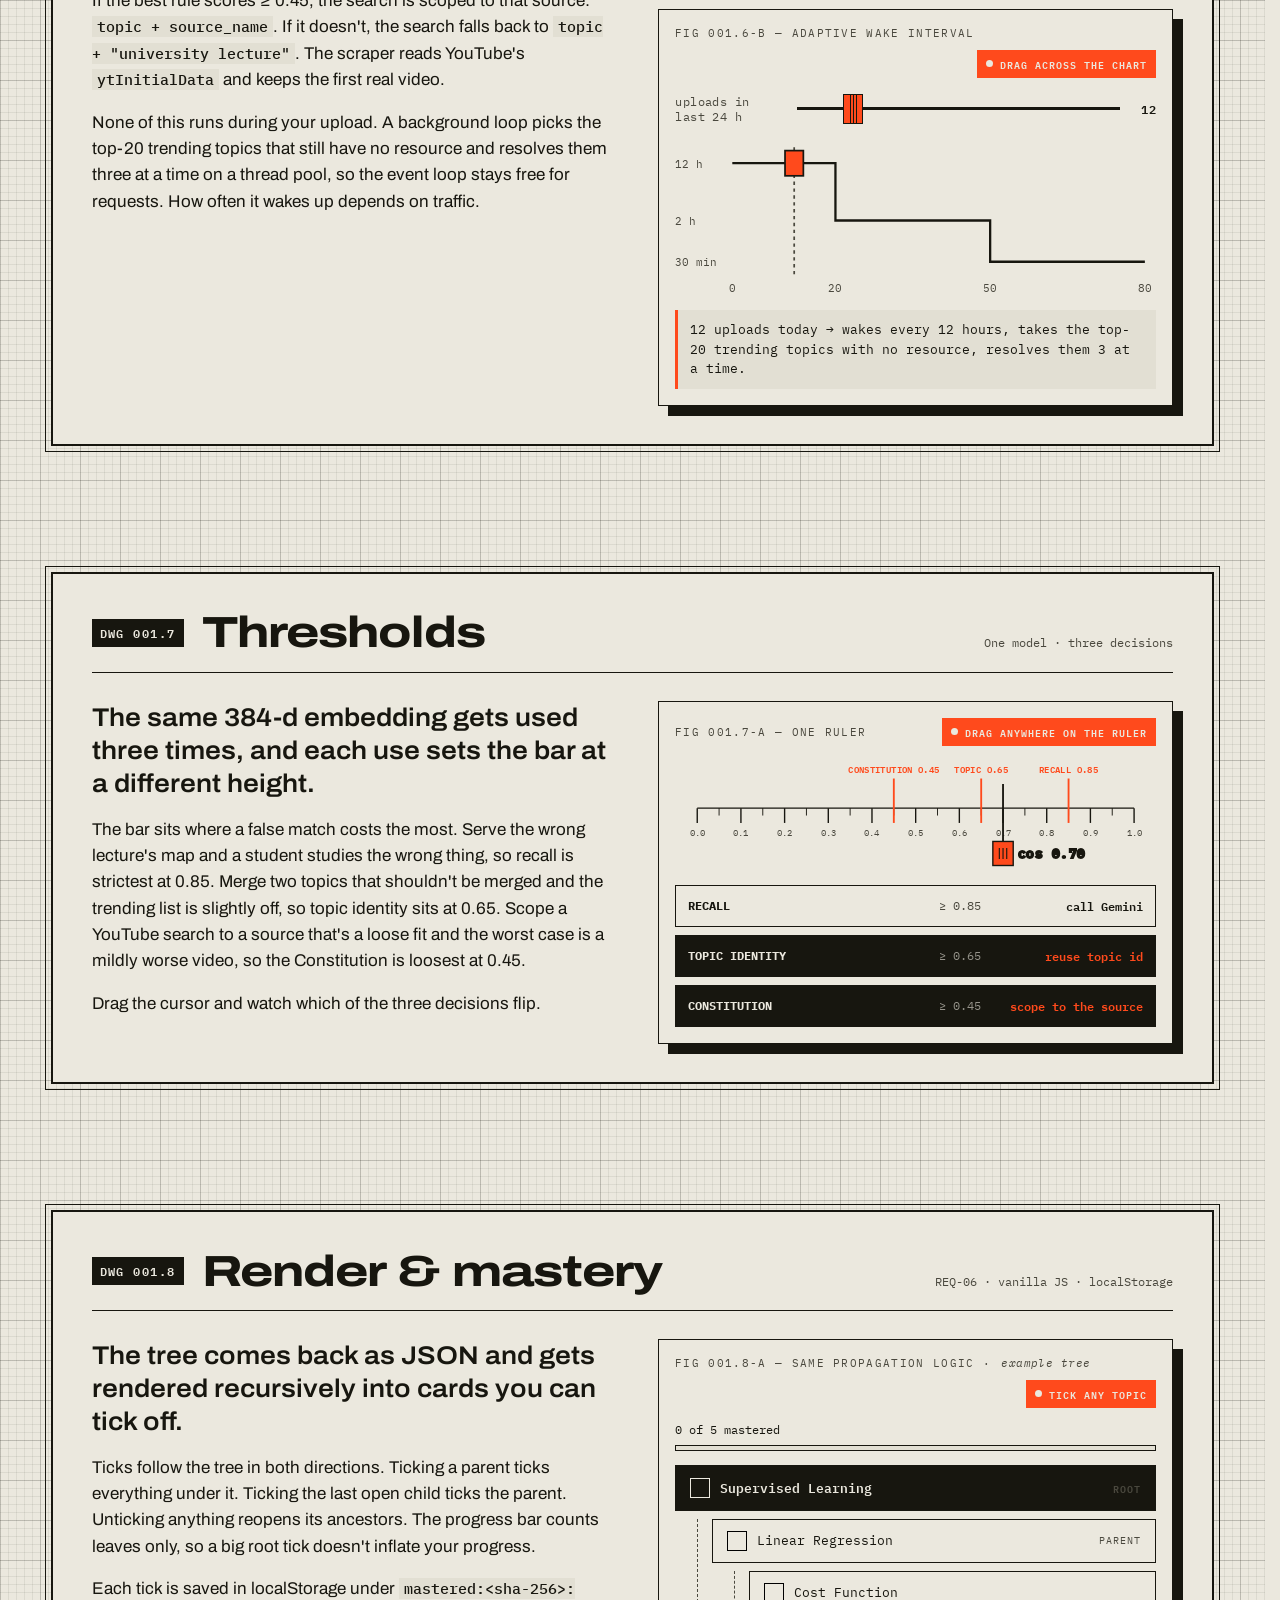
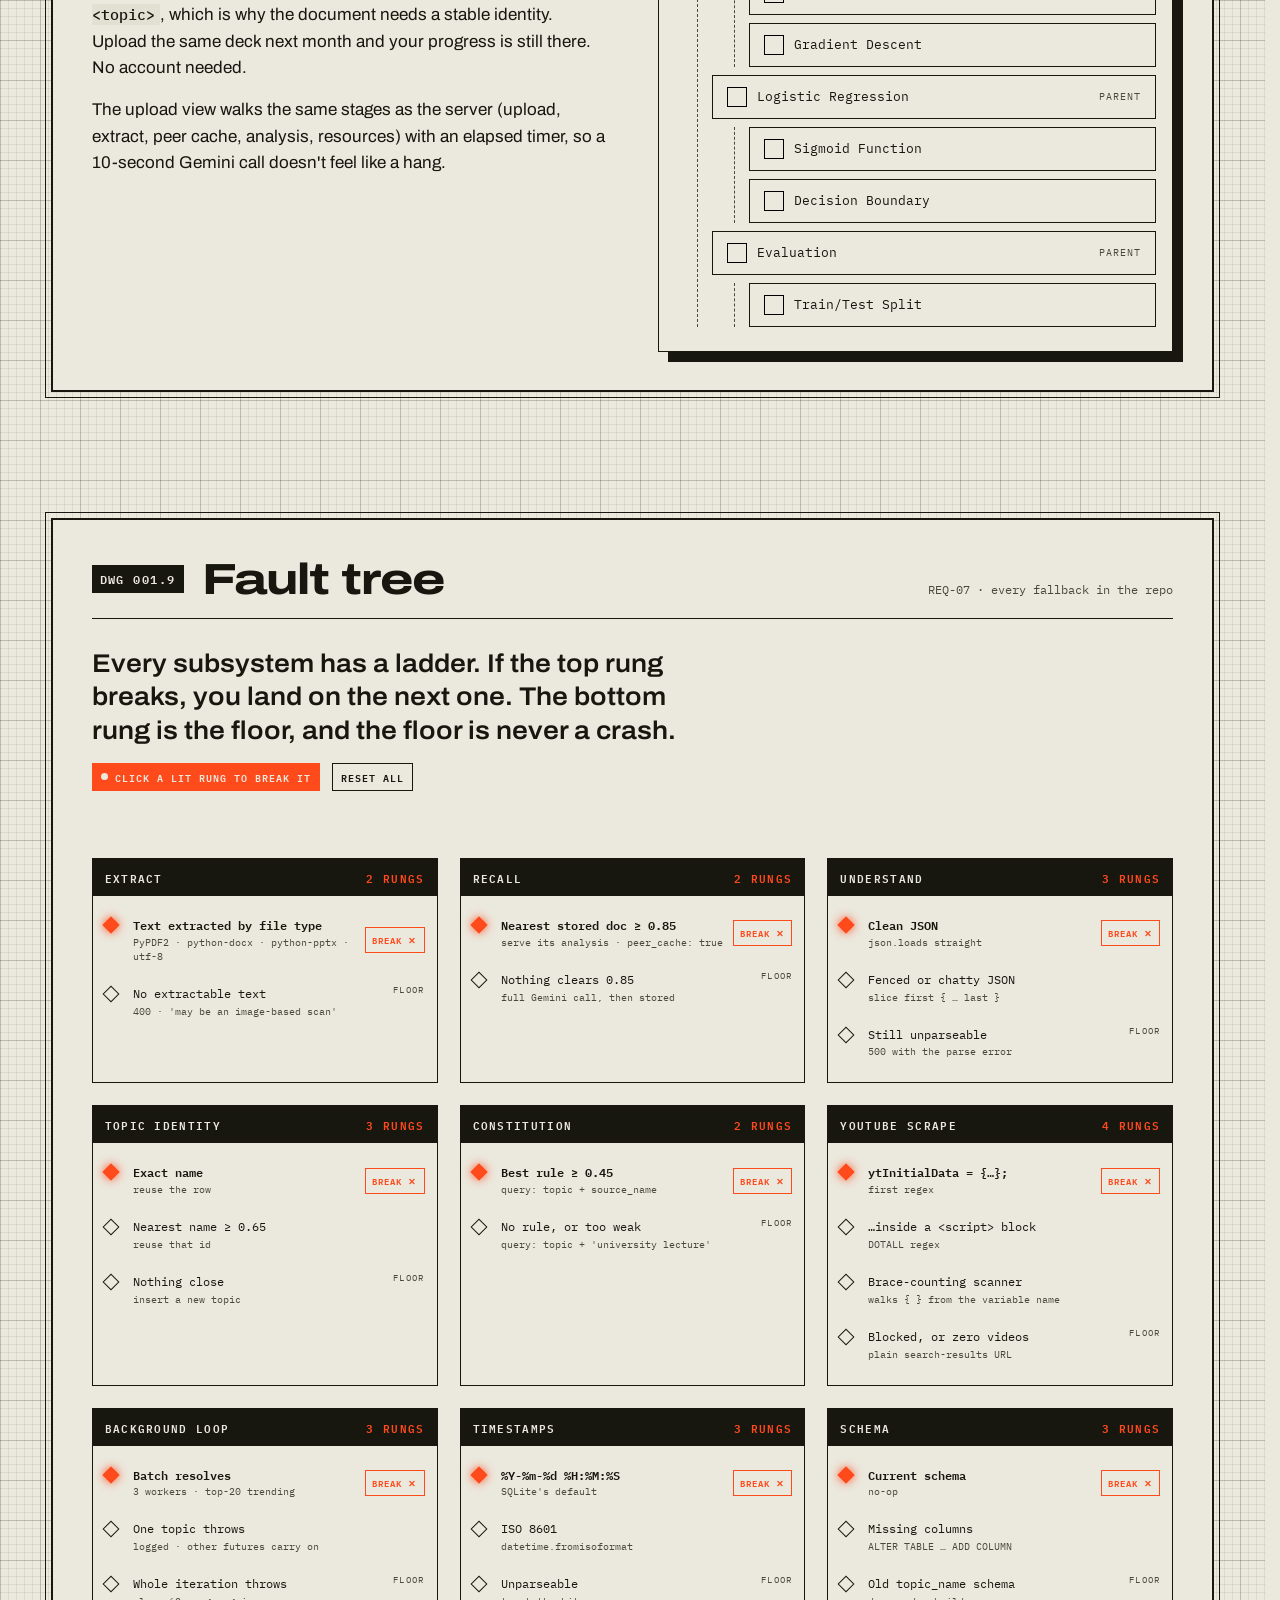
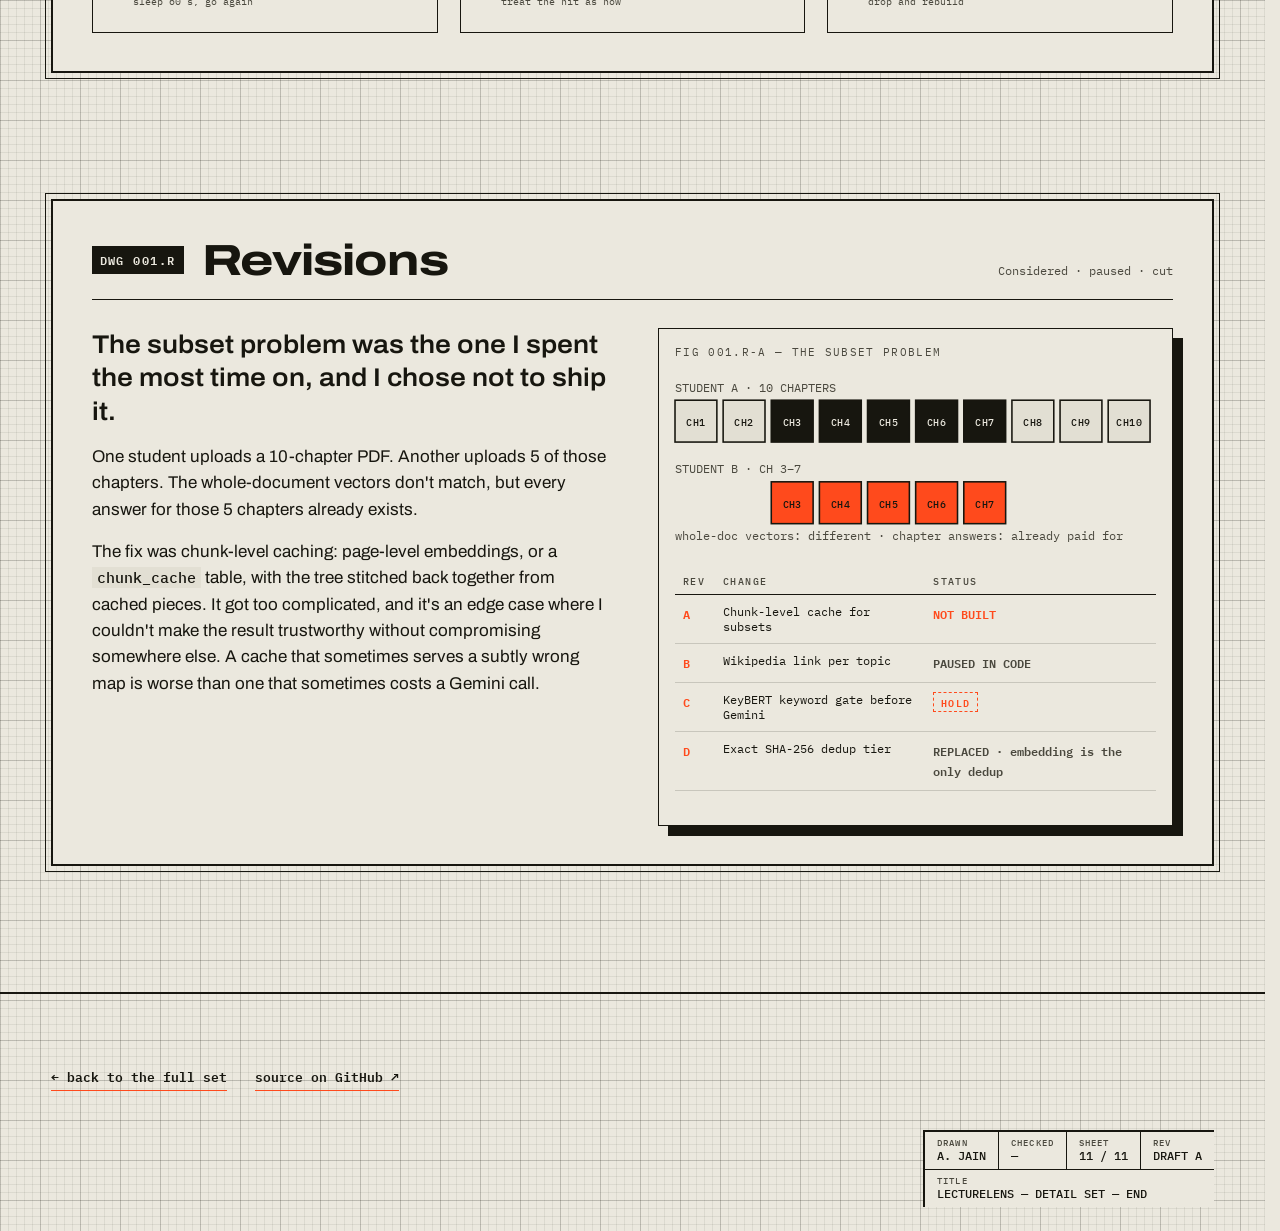
==== commit 109b3fbf: "Steady drone flight camera, 'finally!' on the operator, reload starts at top - DWG 002 flight: camer" ====
--- a/lecturelens/index.html
+++ b/lecturelens/index.html
@@ -8,8 +8,8 @@
 <link rel="preconnect" href="https://fonts.googleapis.com">
 <link rel="preconnect" href="https://fonts.gstatic.com" crossorigin>
 <link href="https://fonts.googleapis.com/css2?family=Archivo:wdth,wght@62..125,100..900&family=IBM+Plex+Mono:wght@400;500;600&family=Caveat:wght@600;700&display=swap" rel="stylesheet">
-<link rel="stylesheet" href="../css/style.css?v=2611281300">
-<link rel="stylesheet" href="geek.css?v=2611281300">
+<link rel="stylesheet" href="../css/style.css?v=2611281315">
+<link rel="stylesheet" href="geek.css?v=2611281315">
 </head>
 <body class="geek">
 
@@ -407,6 +407,6 @@
   </div>
 </footer>
 
-<script src="geek.js?v=2611281300"></script>
+<script src="geek.js?v=2611281315"></script>
 </body>
 </html>
--- a/css/style.css
+++ b/css/style.css
@@ -980,7 +980,10 @@
   position: absolute; left: 0; top: 0; margin: 0; pointer-events: none; white-space: nowrap; z-index: 2;
   font: 700 34px/1 "Caveat", "Segoe Print", cursive; color: var(--accent); opacity: 0; will-change: transform;
 }
-.tb-annot.on { opacity: 1; animation: tbFinally .55s cubic-bezier(.3, 1.7, .5, 1) both; }
+/* the pop and tilt live on the inner span: an individual rotate on the positioned element would swing its whole offset */
+.tb-annot span { display: inline-block; transform-origin: 50% 100%; }
+.tb-annot.on { opacity: 1; }
+.tb-annot.on span { animation: tbFinally .55s cubic-bezier(.3, 1.7, .5, 1) both; }
 @keyframes tbFinally { from { opacity: 0; scale: .4; rotate: -12deg; } to { opacity: 1; scale: 1; rotate: -4deg; } }
 
 /* paper fog behind the captions, and across the top of the farm */
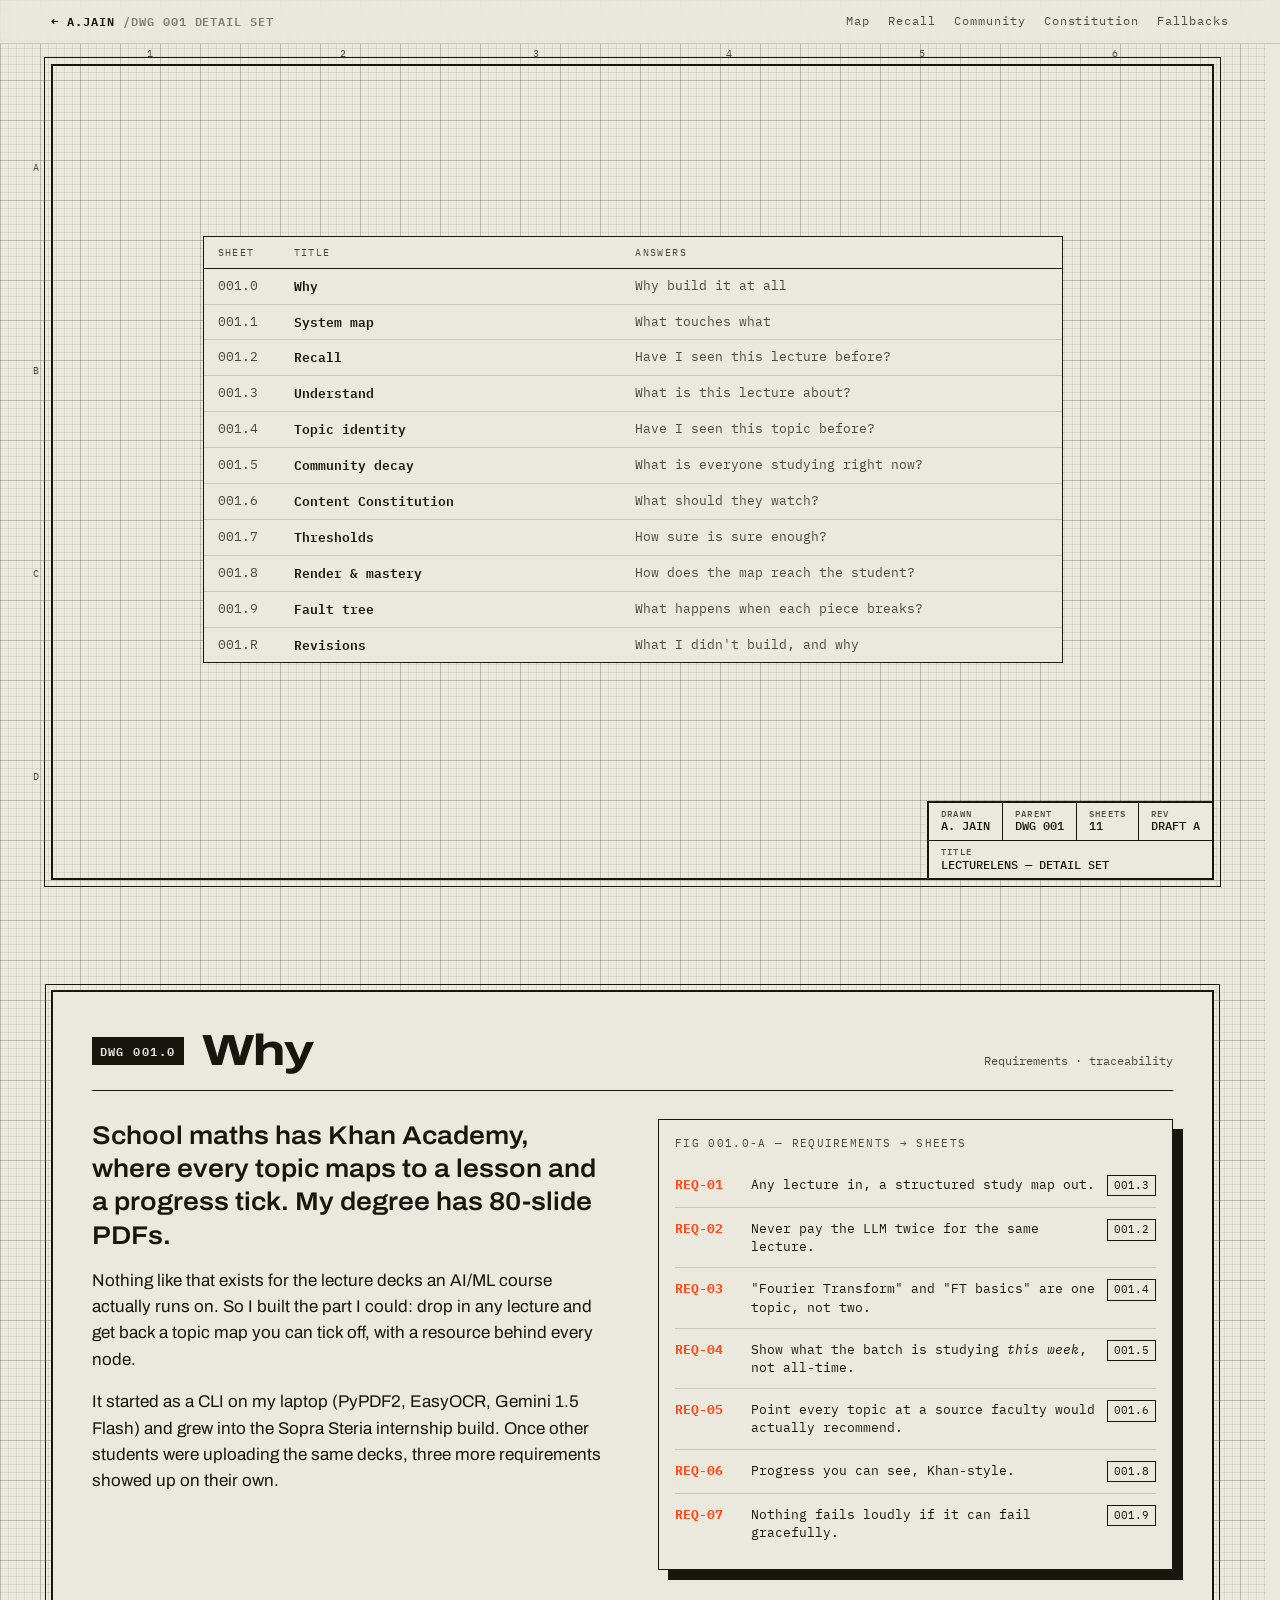
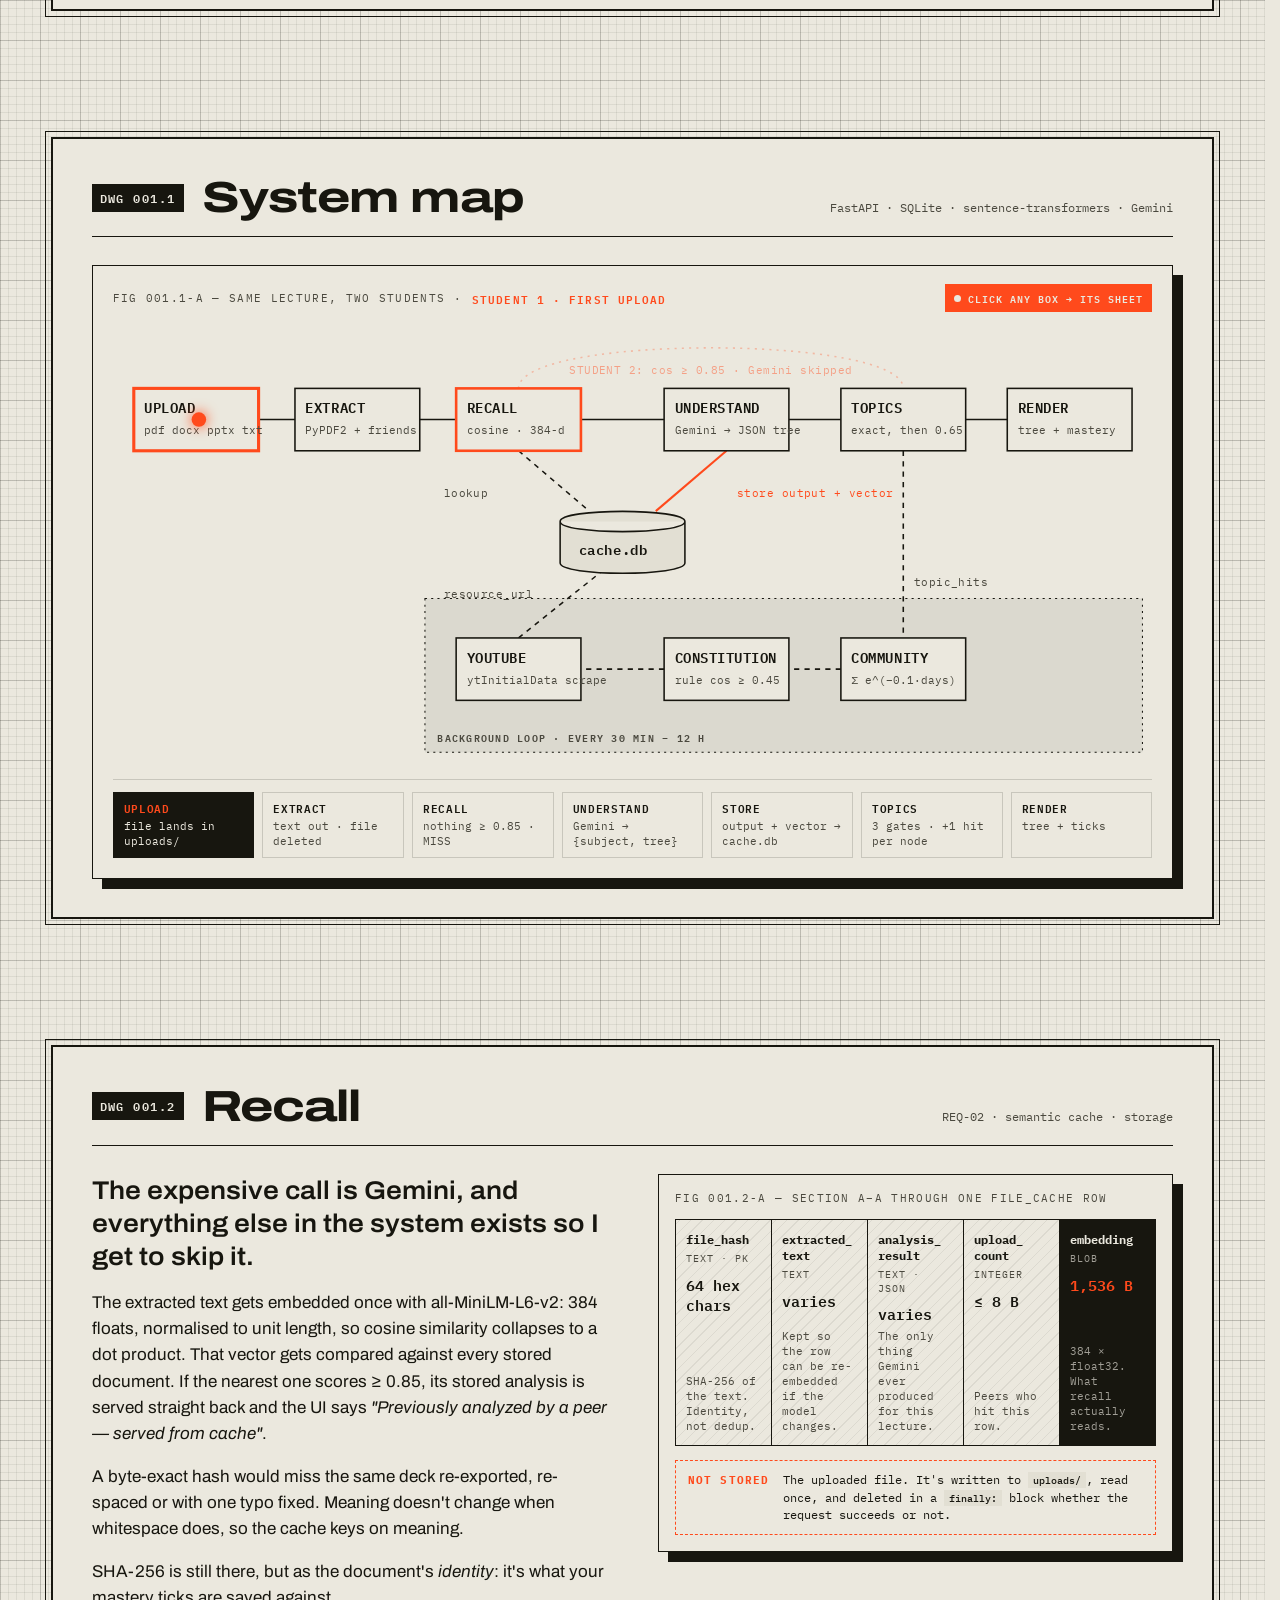
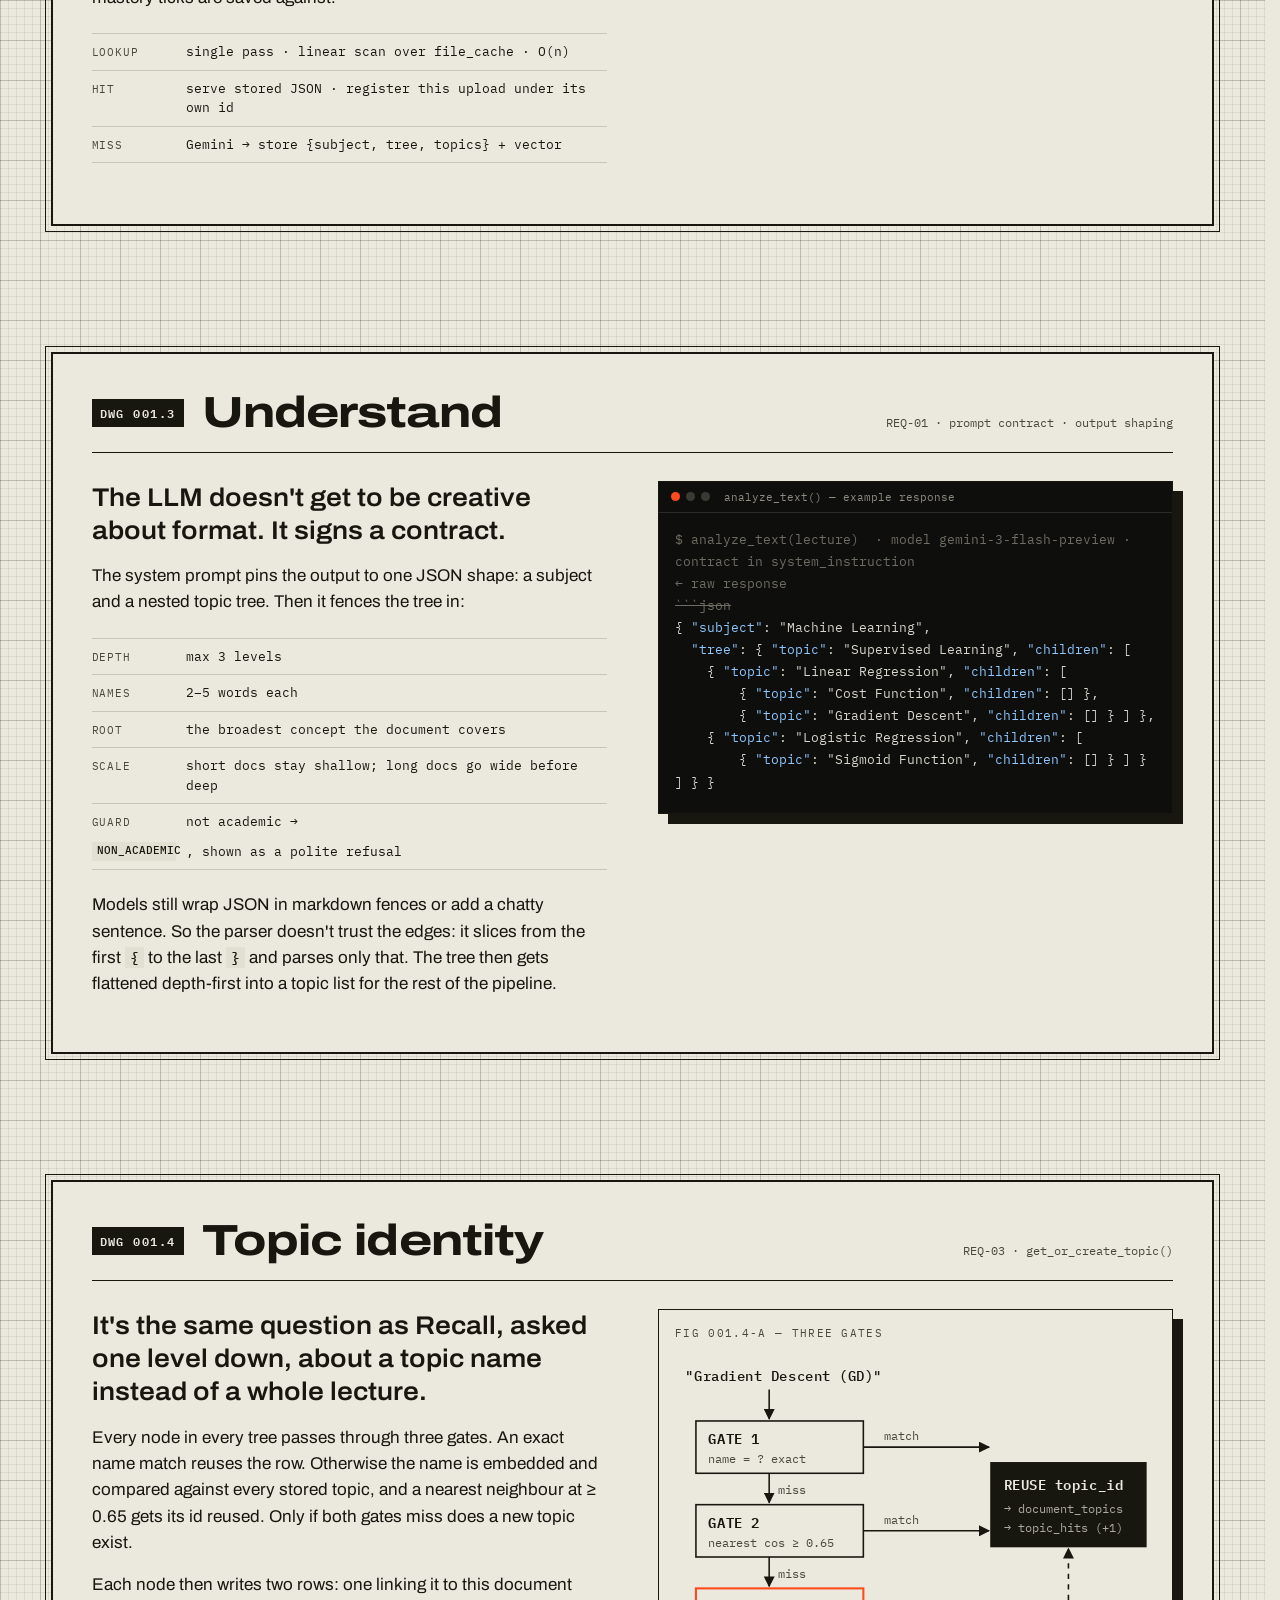
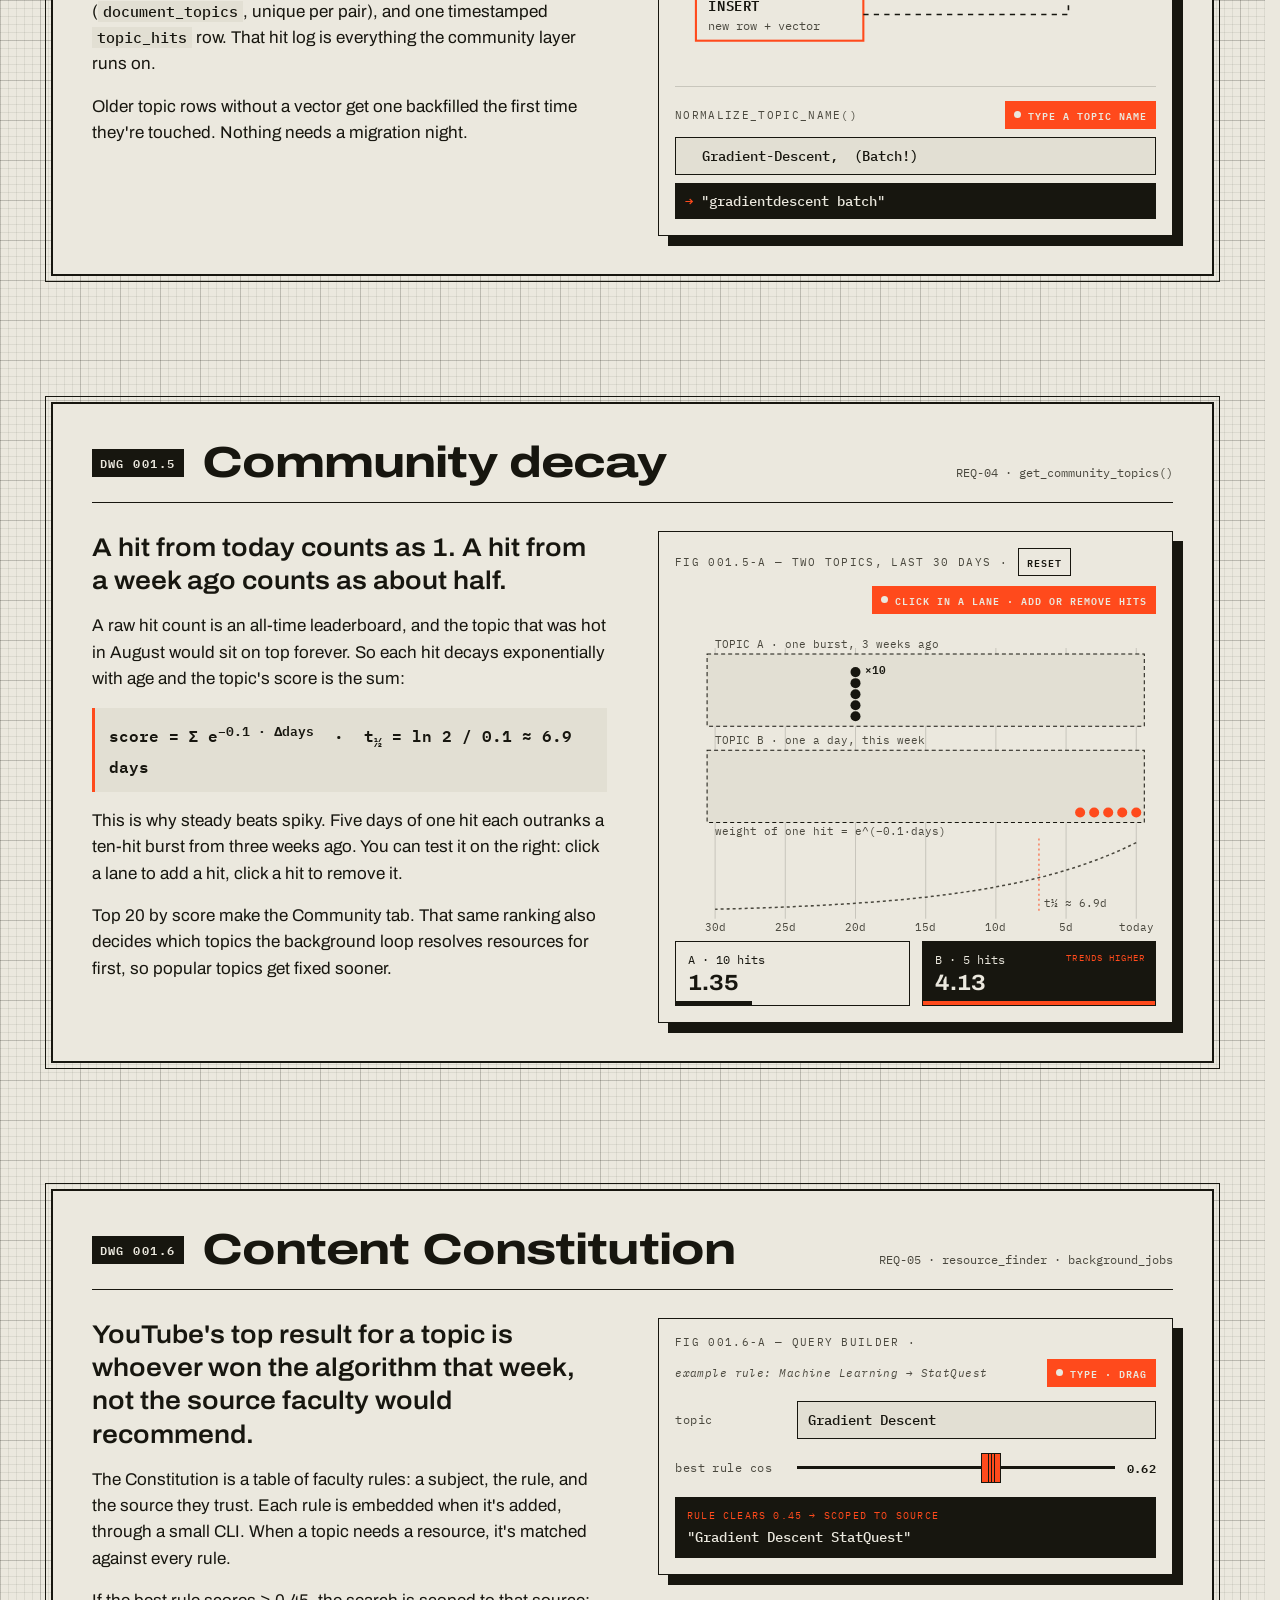
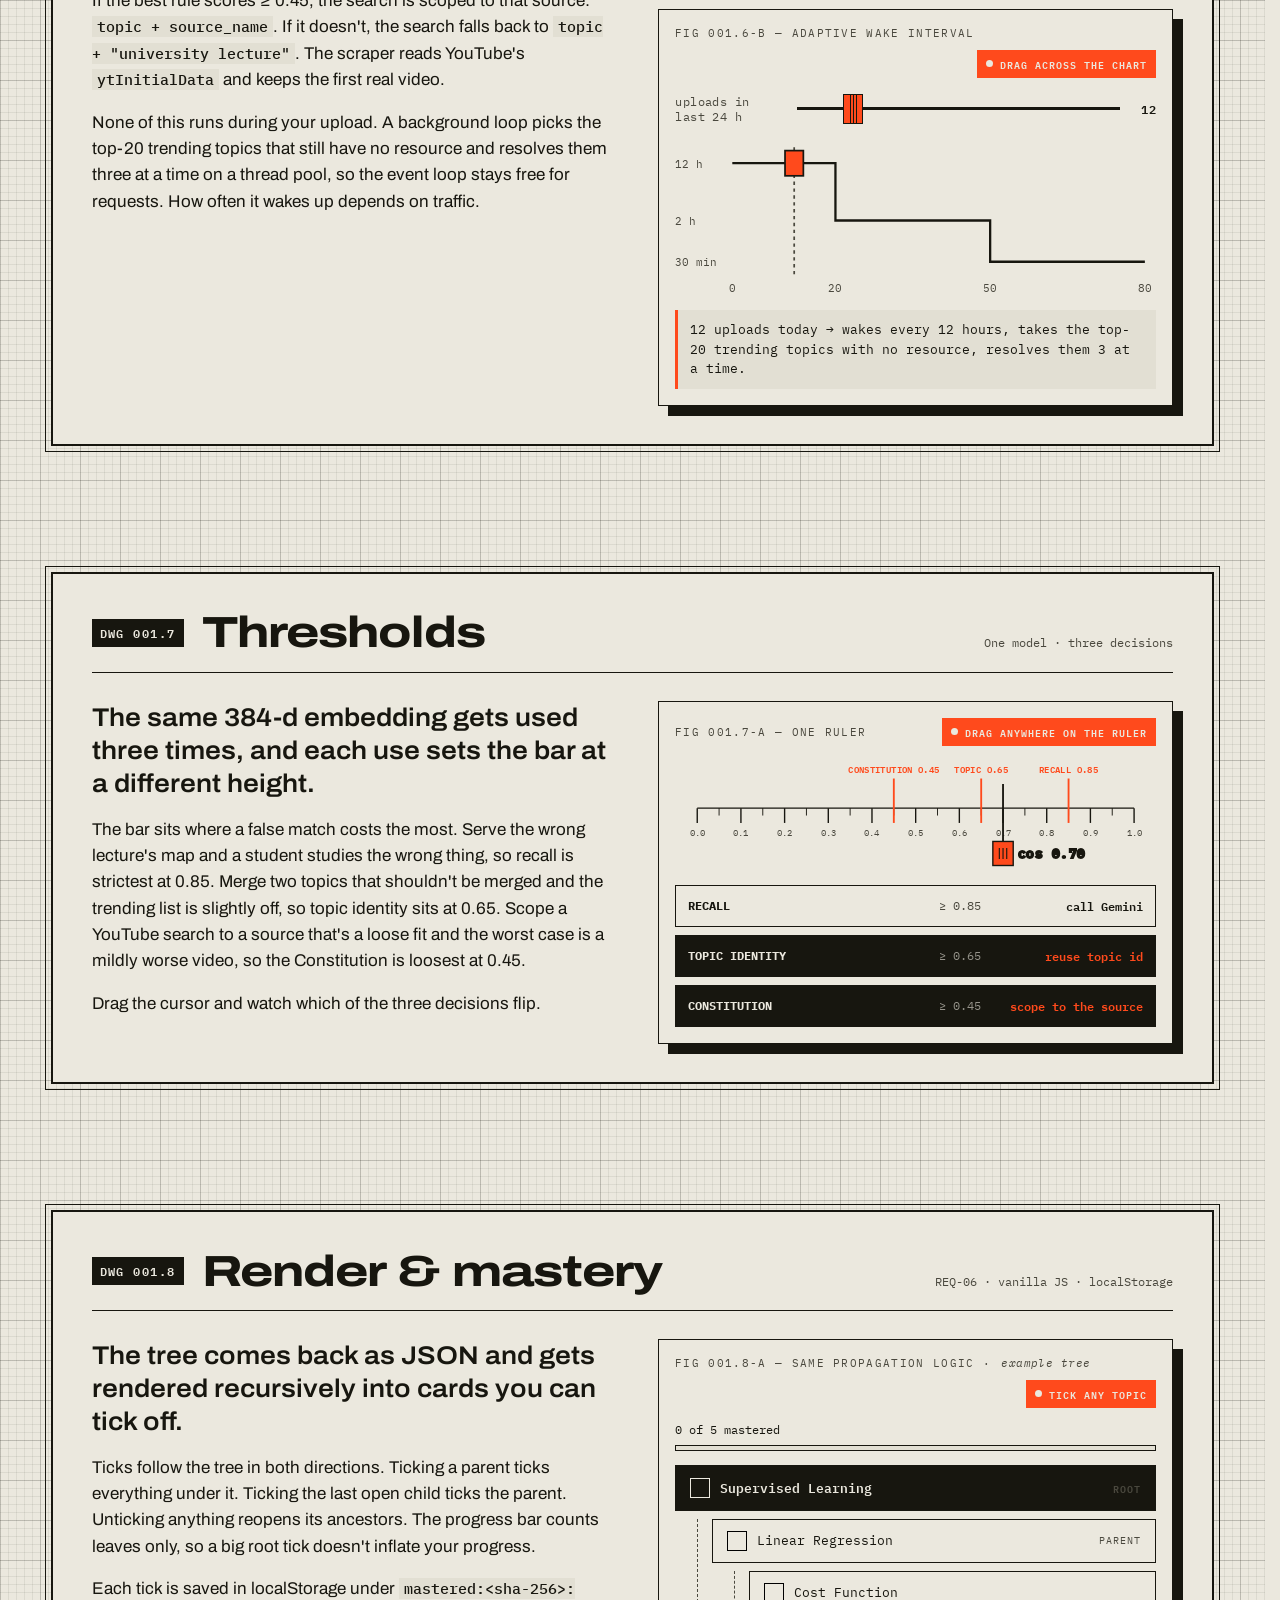
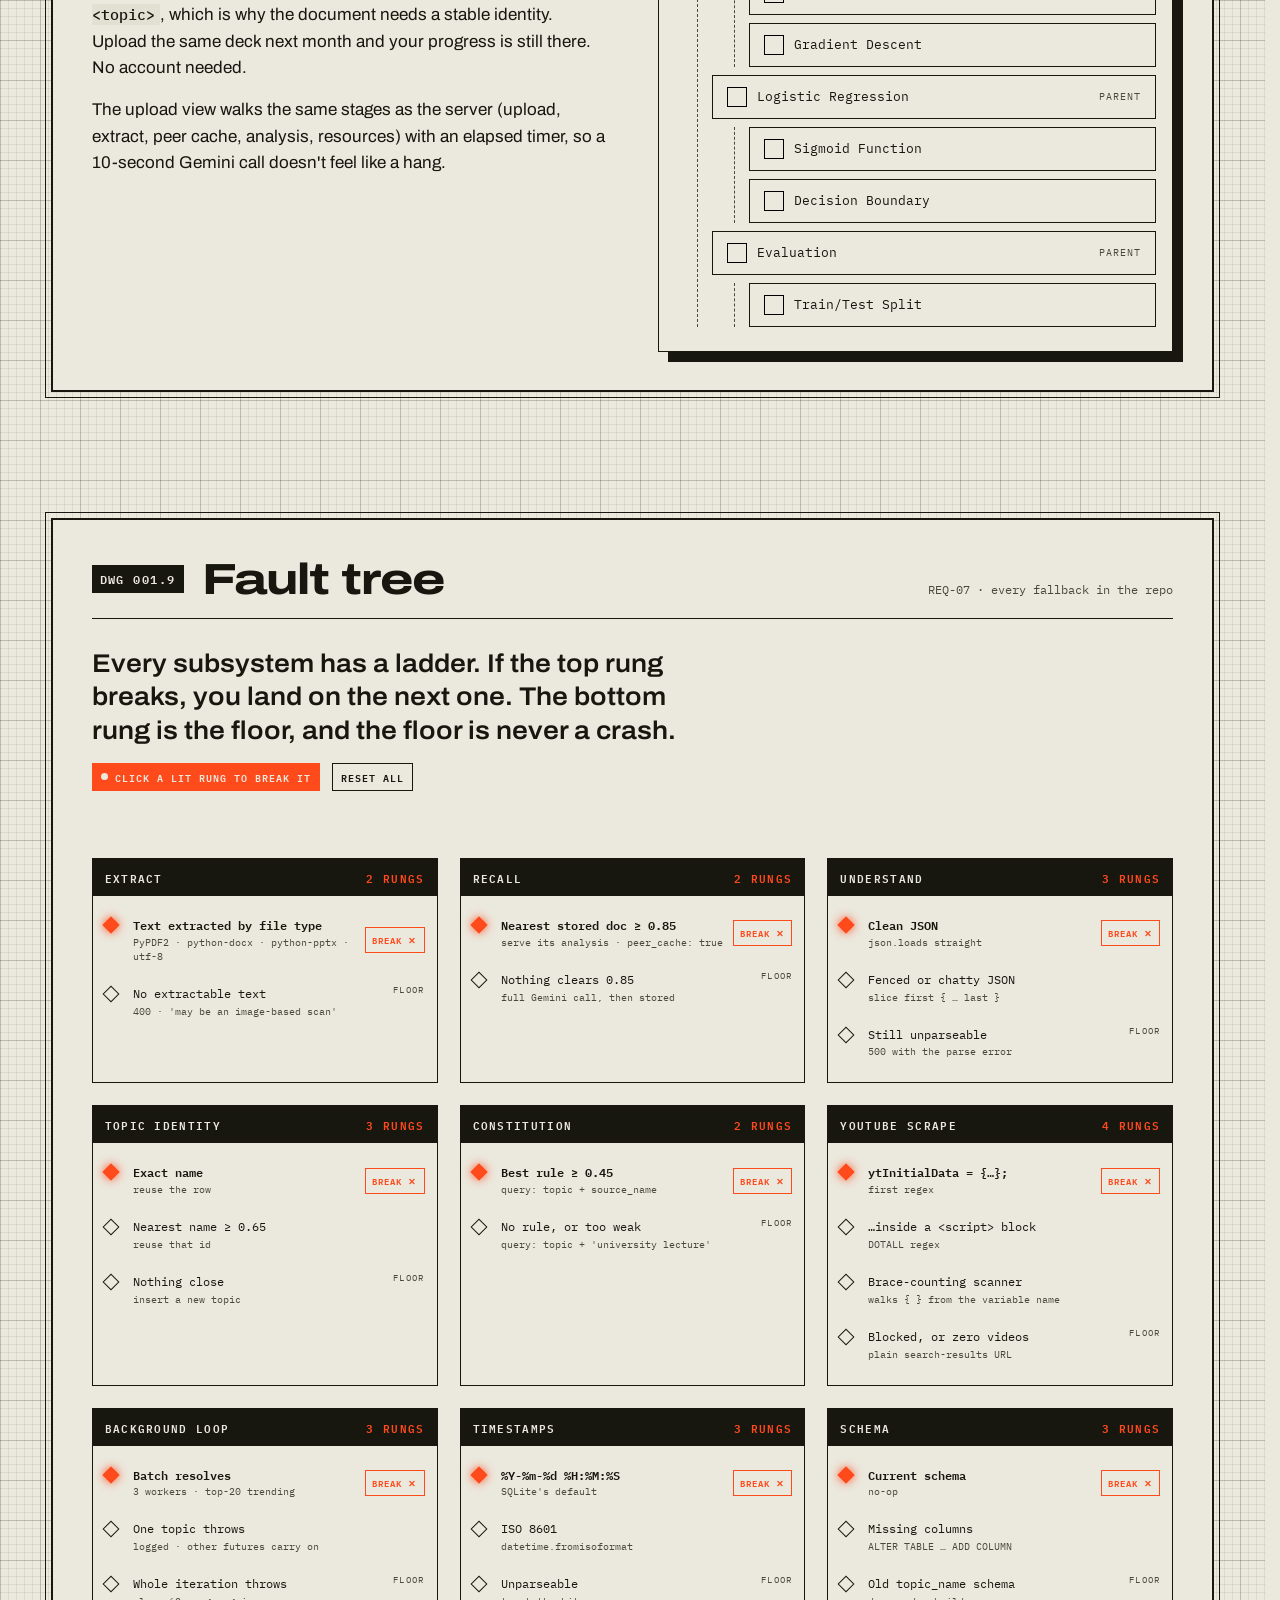
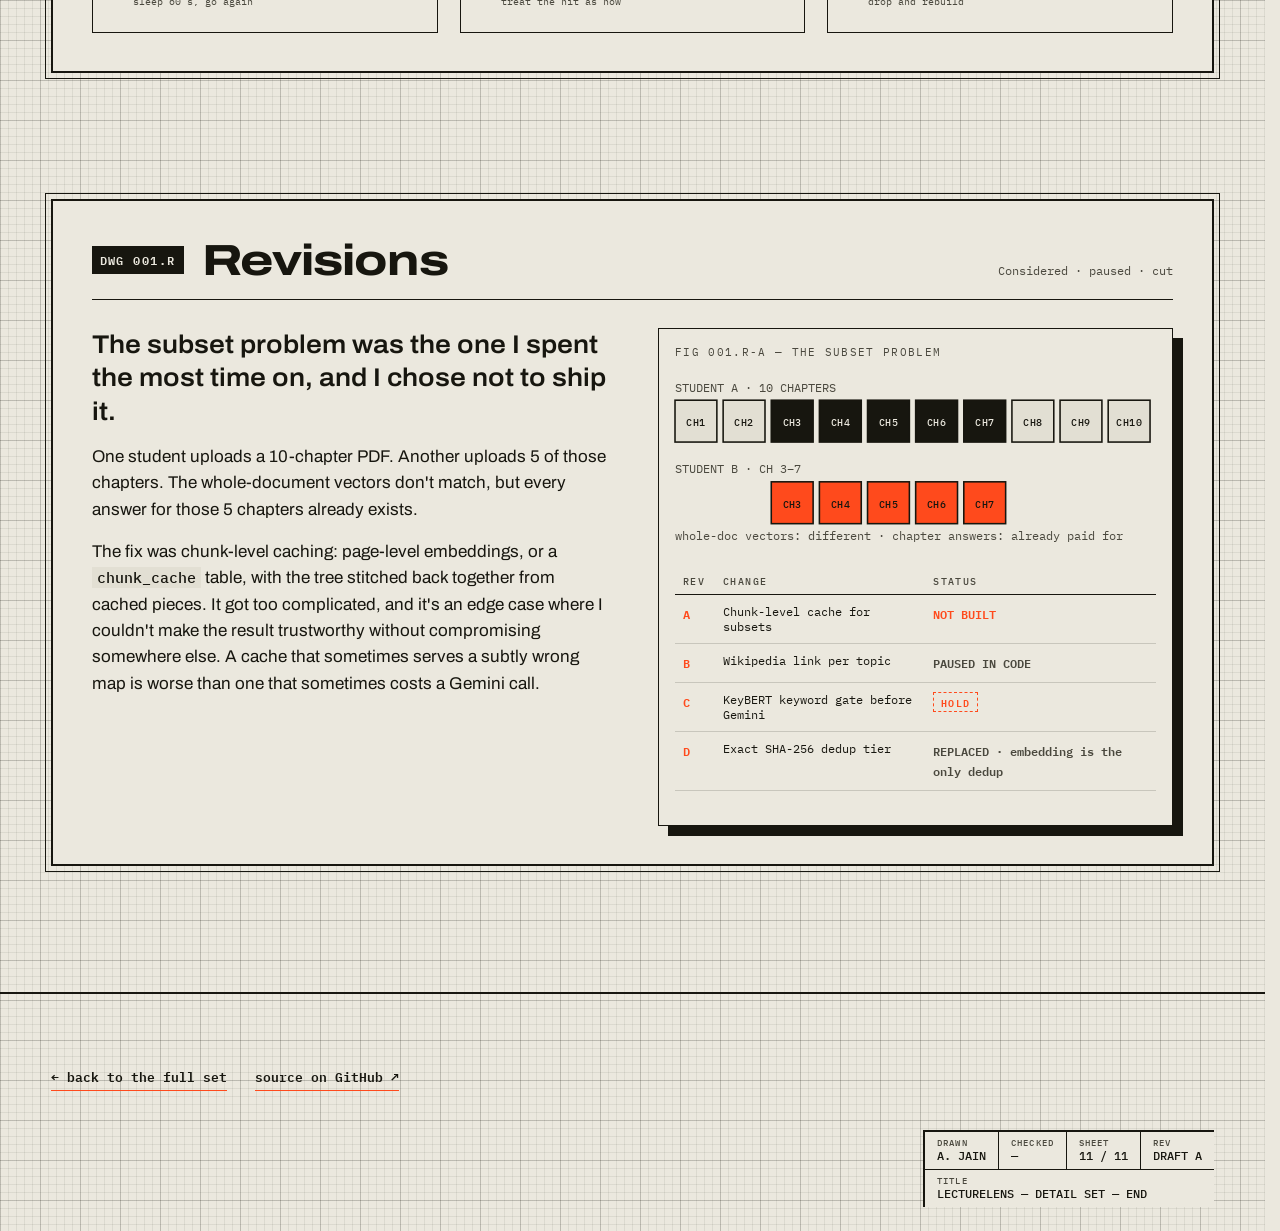
==== commit b6f29e6f: "DWG 002: scan follows the flight on its own; second caption line The scan is no longer its own scrol" ====
--- a/lecturelens/index.html
+++ b/lecturelens/index.html
@@ -8,8 +8,8 @@
 <link rel="preconnect" href="https://fonts.googleapis.com">
 <link rel="preconnect" href="https://fonts.gstatic.com" crossorigin>
 <link href="https://fonts.googleapis.com/css2?family=Archivo:wdth,wght@62..125,100..900&family=IBM+Plex+Mono:wght@400;500;600&family=Caveat:wght@600;700&display=swap" rel="stylesheet">
-<link rel="stylesheet" href="../css/style.css?v=2611281315">
-<link rel="stylesheet" href="geek.css?v=2611281315">
+<link rel="stylesheet" href="../css/style.css?v=2611281340">
+<link rel="stylesheet" href="geek.css?v=2611281340">
 </head>
 <body class="geek">
 
@@ -407,6 +407,6 @@
   </div>
 </footer>
 
-<script src="geek.js?v=2611281315"></script>
+<script src="geek.js?v=2611281340"></script>
 </body>
 </html>
--- a/css/style.css
+++ b/css/style.css
@@ -872,6 +872,8 @@
 }
 .tb-cap small { display: block; margin-bottom: 10px; font: 600 11px var(--mono); letter-spacing: .14em; color: var(--accent); }
 .tb-cap.on { opacity: 1; transform: none; }
+.tb-cap-more { display: block; margin-top: .32em; opacity: 0; transform: translateY(12px); transition: opacity .45s, transform .6s cubic-bezier(.2, .7, .2, 1); }
+.tb-cap.more .tb-cap-more { opacity: 1; transform: none; }
 
 /* SCADA panel, pinned beside the operator's monitor */
 .tb-scada {
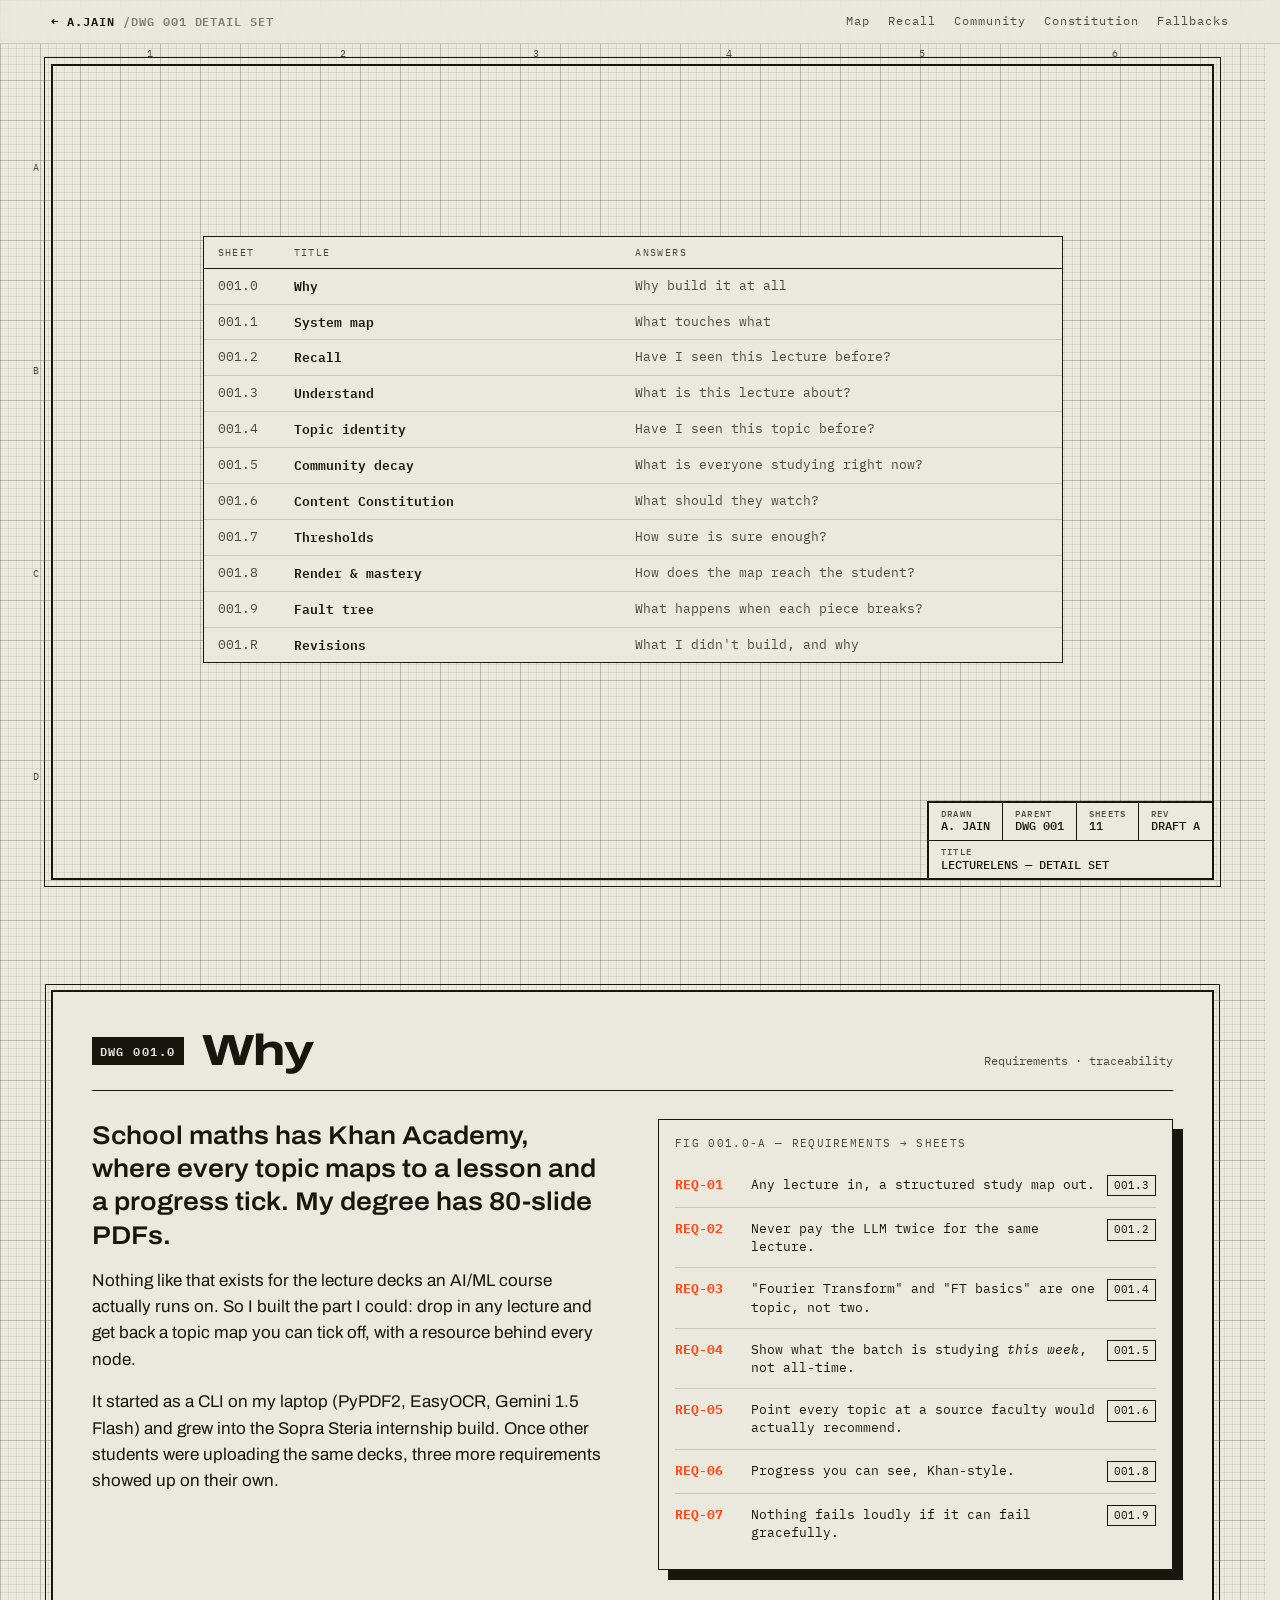
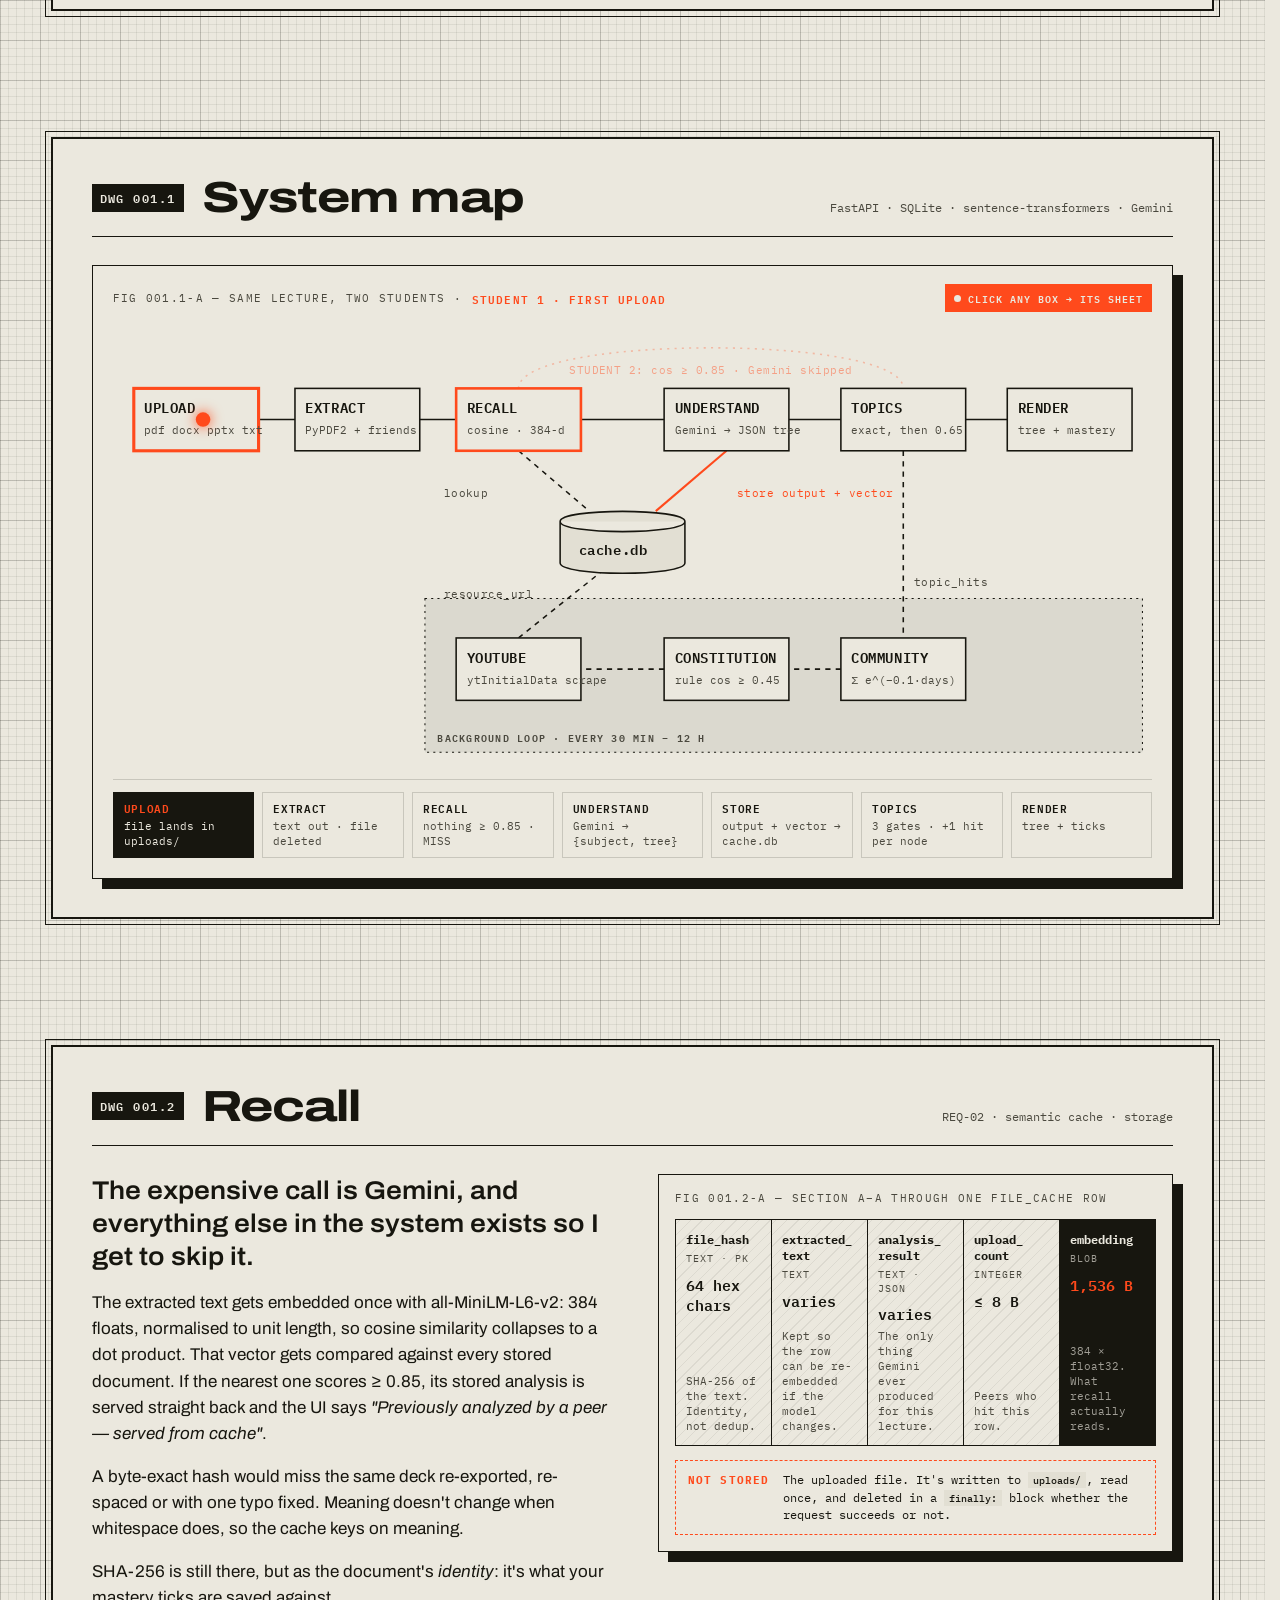
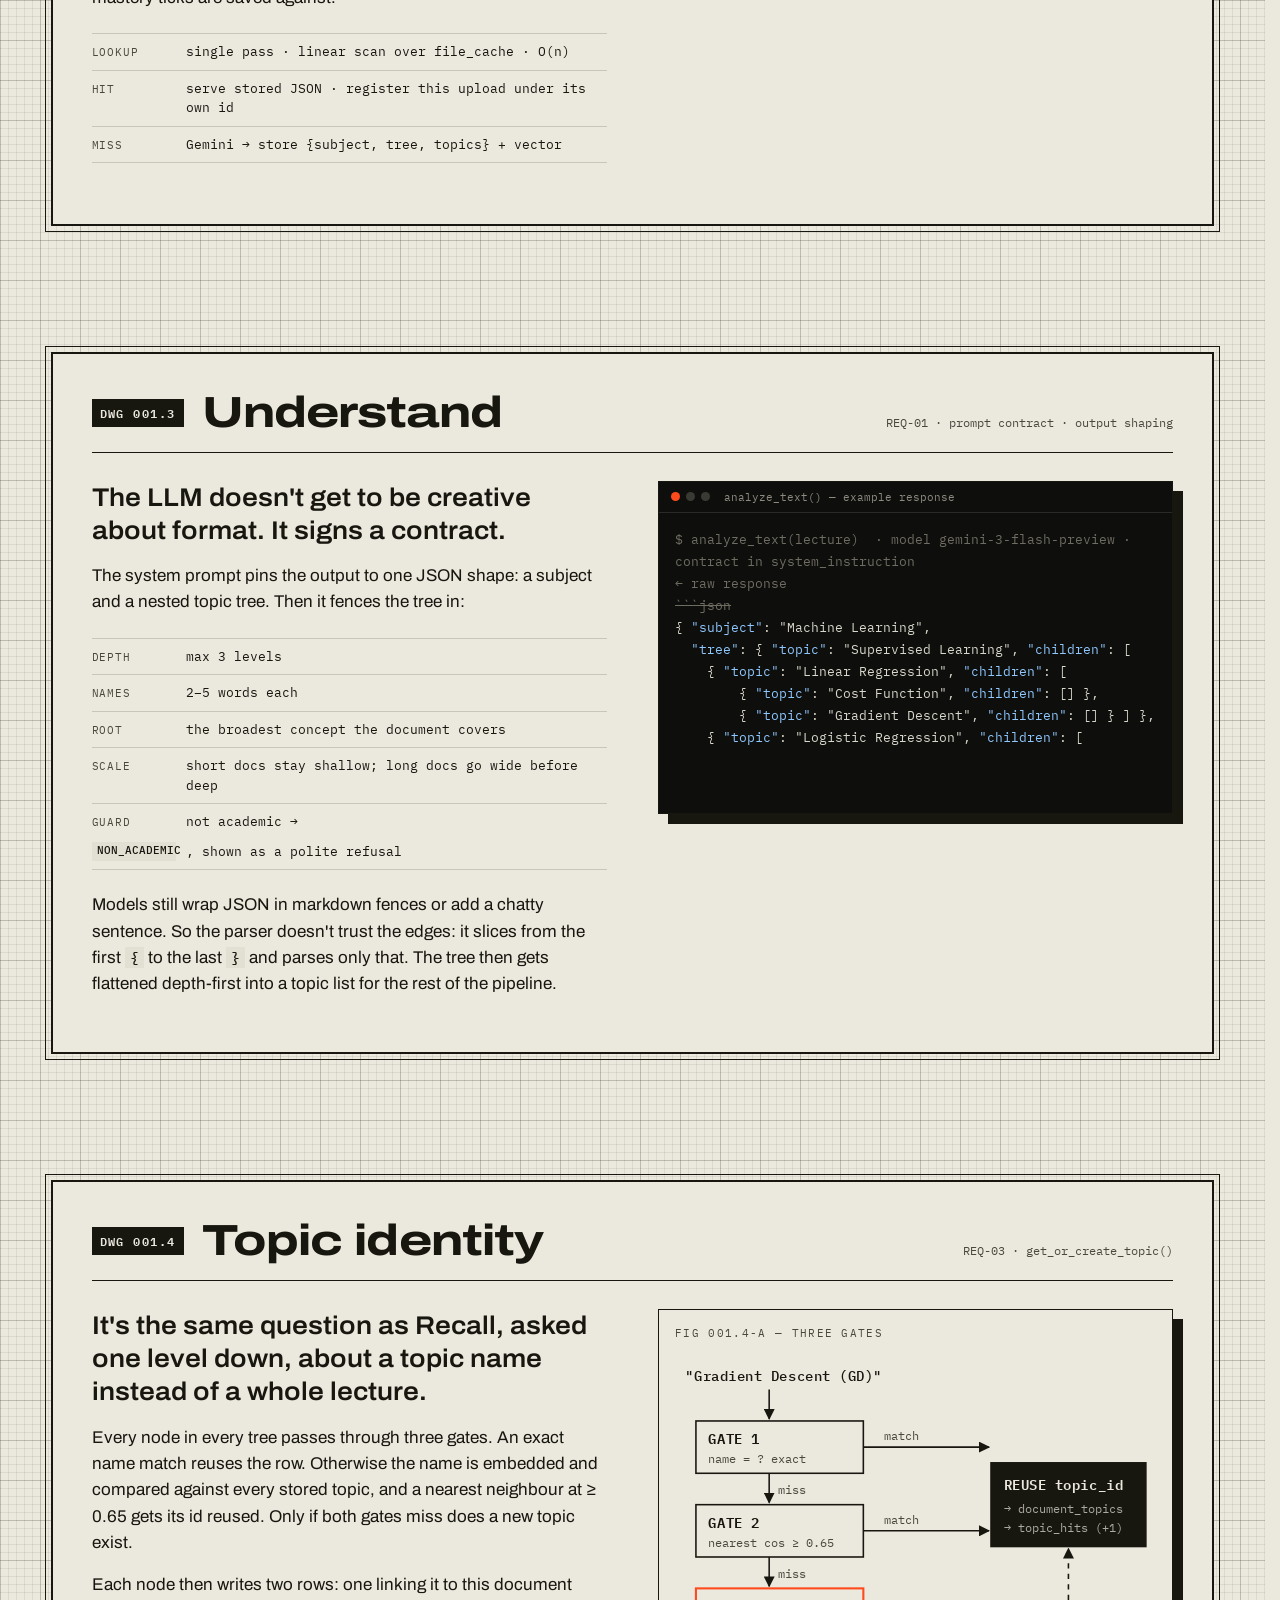
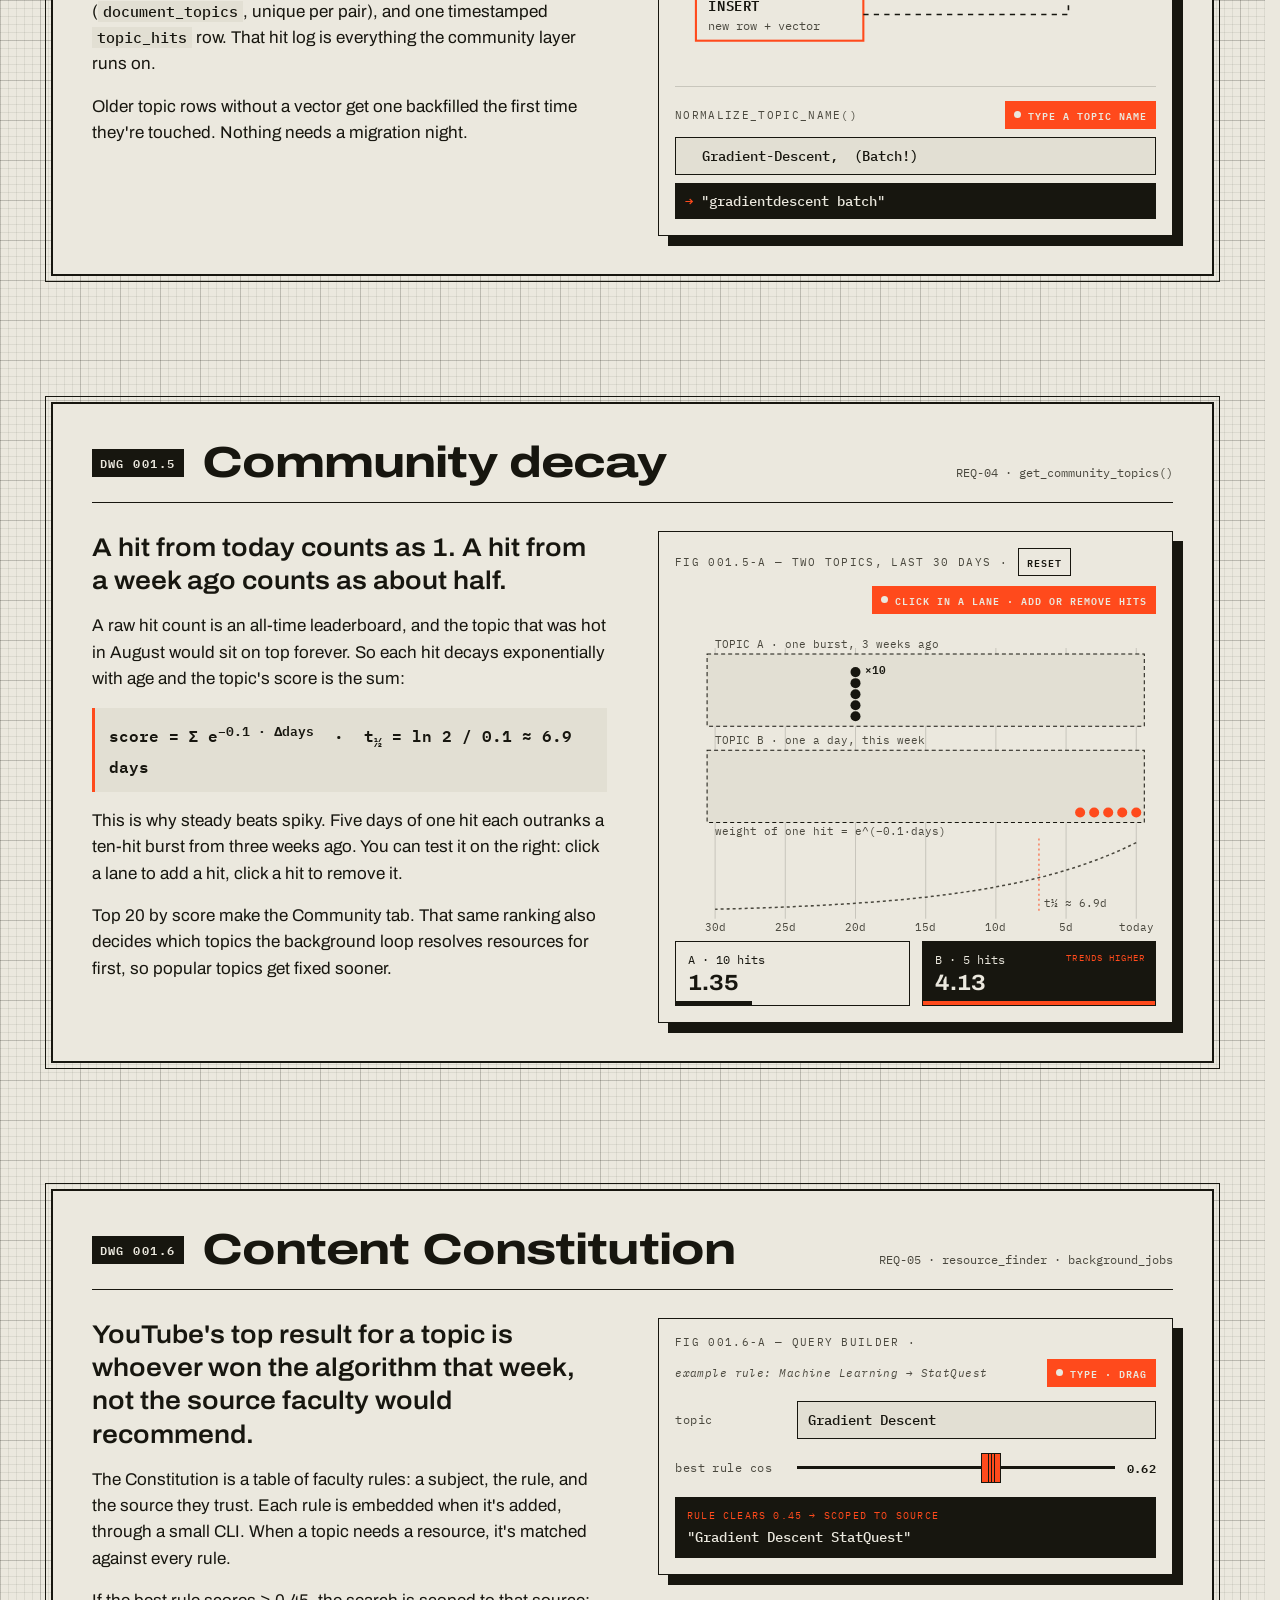
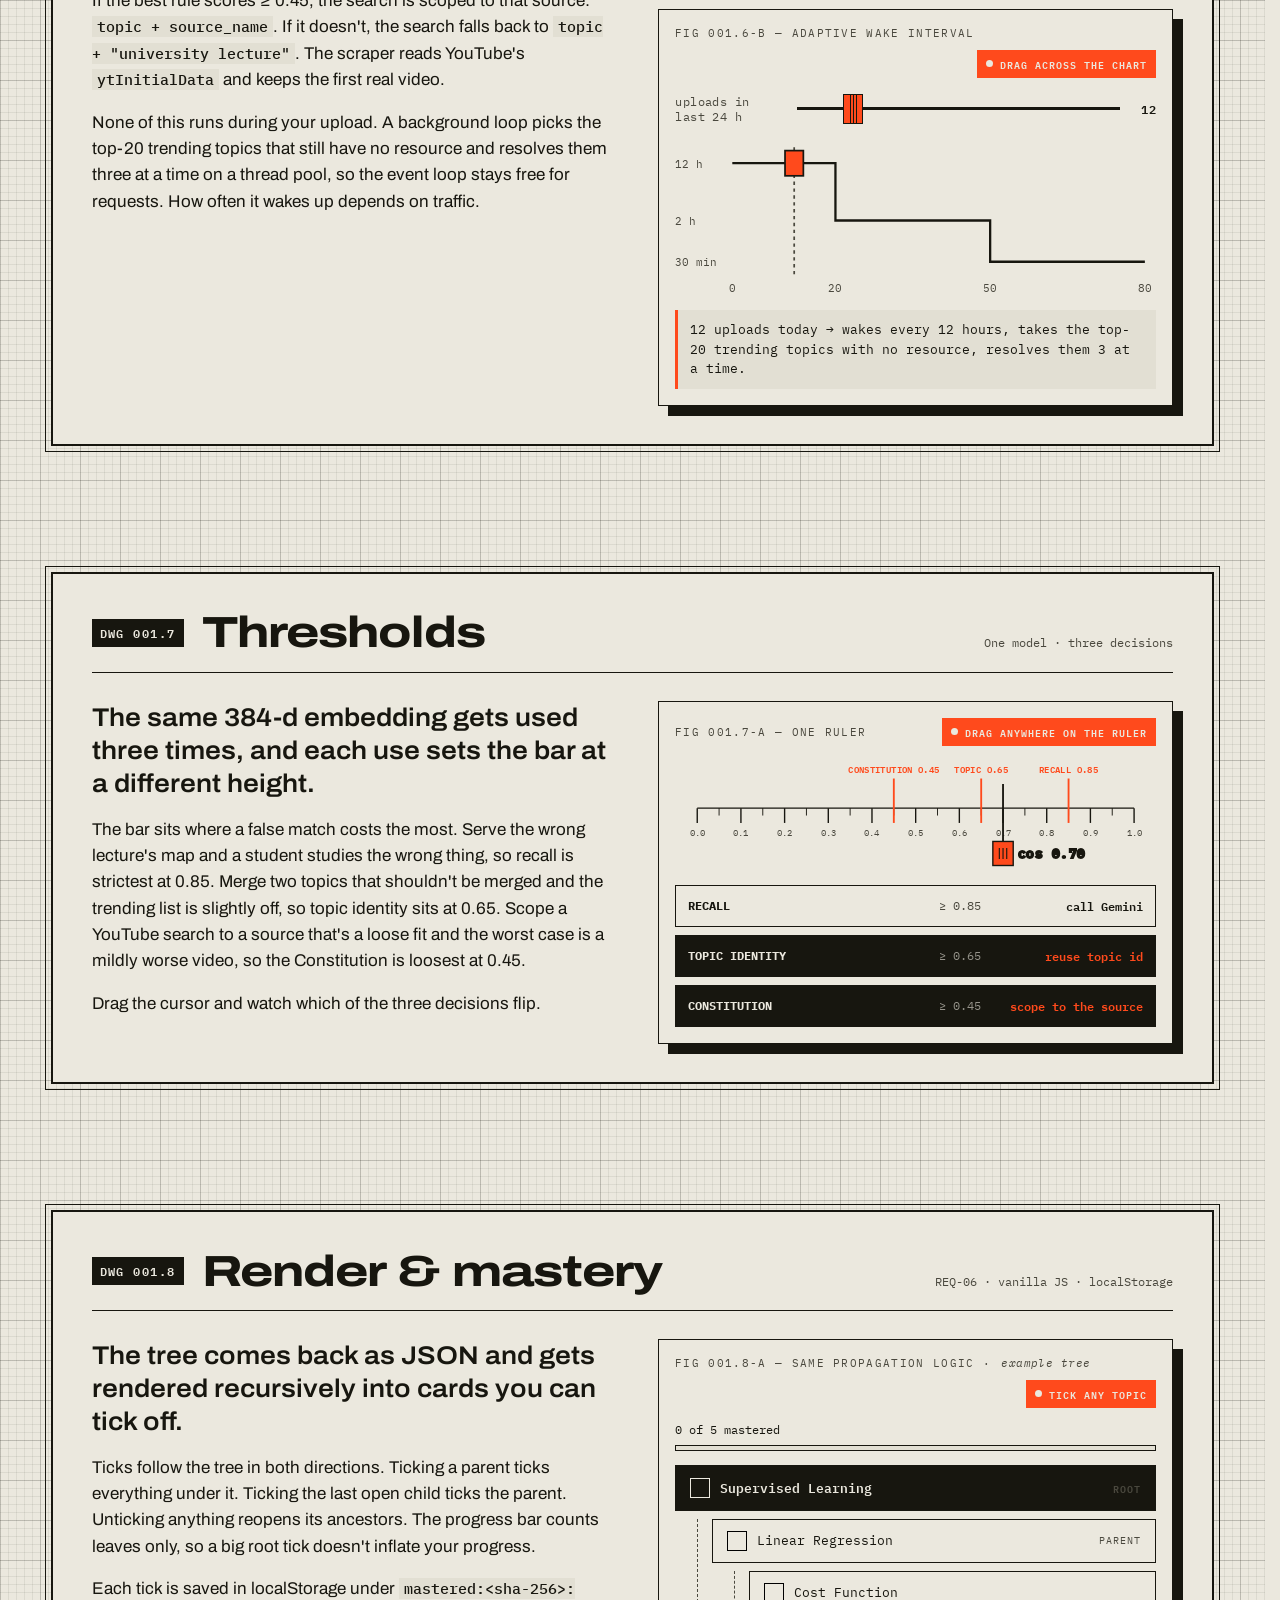
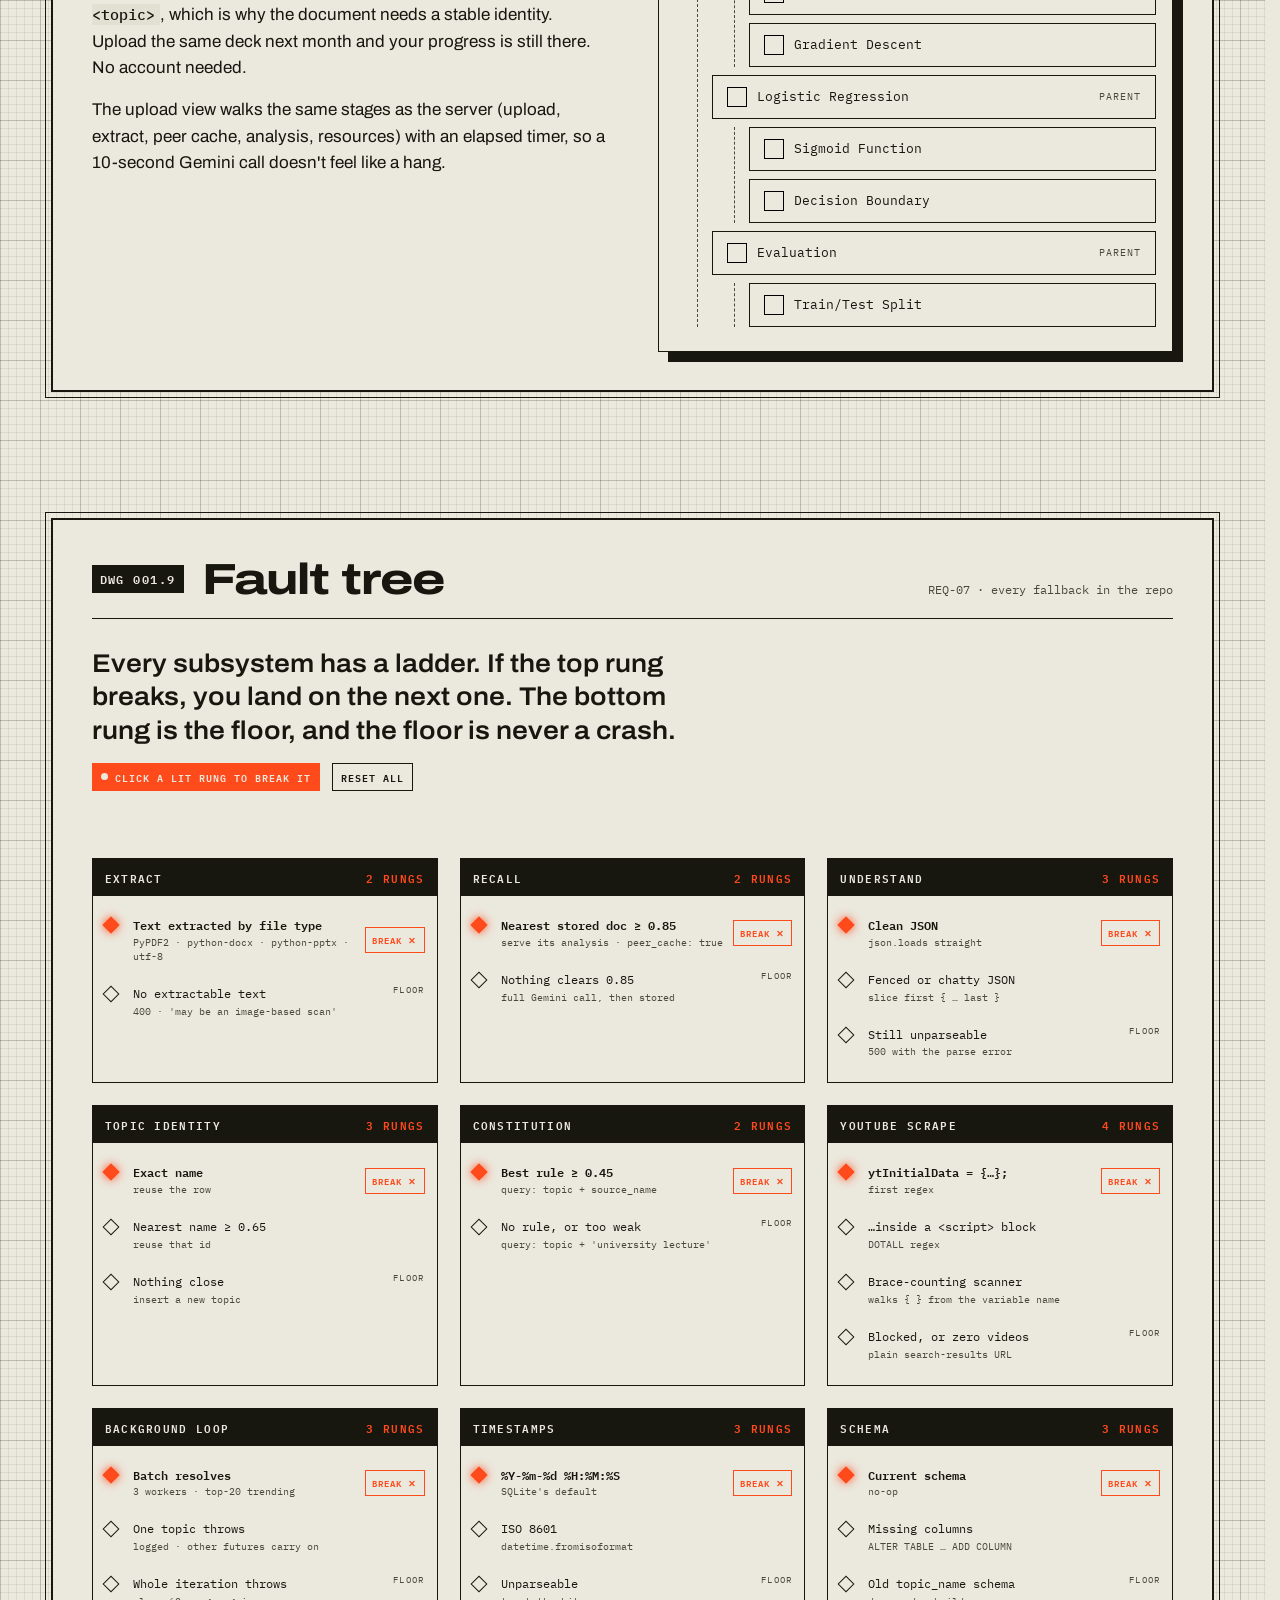
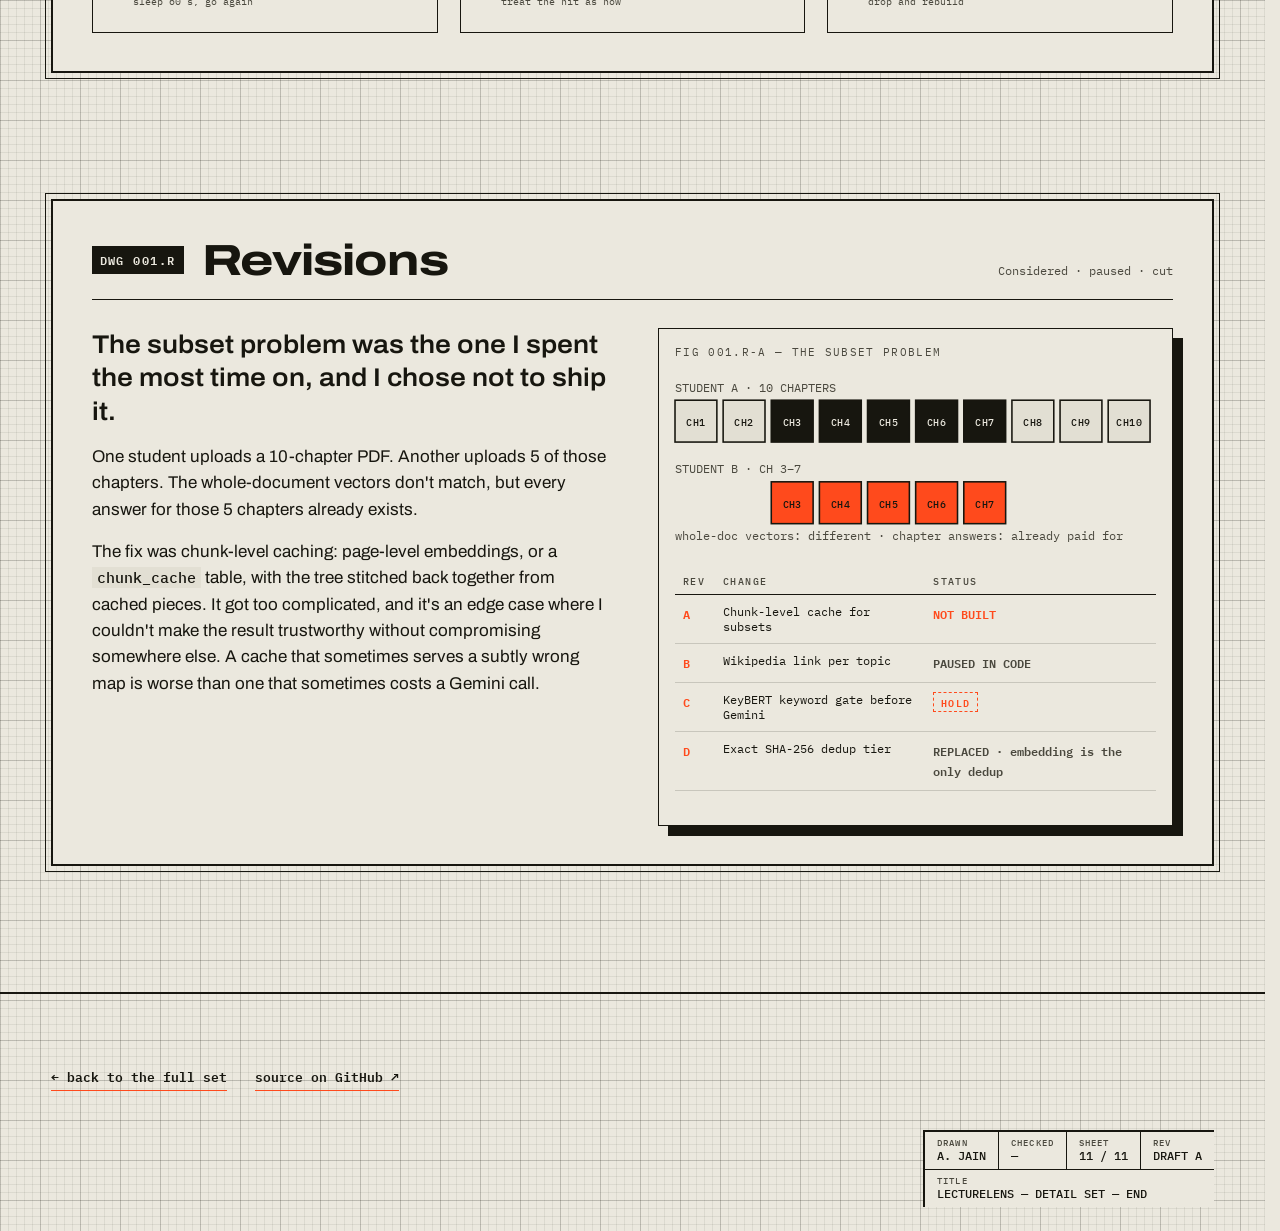
==== commit 6d87d7cf: "DWG 002 end beat pitches the dispatch side; site matches the repo's dispatch board - Farm uses the p" ====
--- a/lecturelens/index.html
+++ b/lecturelens/index.html
@@ -8,8 +8,8 @@
 <link rel="preconnect" href="https://fonts.googleapis.com">
 <link rel="preconnect" href="https://fonts.gstatic.com" crossorigin>
 <link href="https://fonts.googleapis.com/css2?family=Archivo:wdth,wght@62..125,100..900&family=IBM+Plex+Mono:wght@400;500;600&family=Caveat:wght@600;700&display=swap" rel="stylesheet">
-<link rel="stylesheet" href="../css/style.css?v=2611281340">
-<link rel="stylesheet" href="geek.css?v=2611281340">
+<link rel="stylesheet" href="../css/style.css?v=2611281400">
+<link rel="stylesheet" href="geek.css?v=2611281400">
 </head>
 <body class="geek">
 
@@ -407,6 +407,6 @@
   </div>
 </footer>
 
-<script src="geek.js?v=2611281340"></script>
+<script src="geek.js?v=2611281400"></script>
 </body>
 </html>
--- a/css/style.css
+++ b/css/style.css
@@ -963,7 +963,7 @@
 .tb-hud-h { display: flex; justify-content: space-between; margin: 0 0 6px; padding-bottom: 7px; border-bottom: 1.5px solid var(--ink); font-size: 10px; font-weight: 600; letter-spacing: .12em; }
 .tb-hud-h b { font-variant-numeric: tabular-nums; color: var(--accent); }
 .tb-queues { list-style: none; margin: 0; padding: 0; }
-.tb-queues li { display: grid; grid-template-columns: 82px 1fr 22px; align-items: center; gap: 6px; padding: 4px 0; border-bottom: 1px solid var(--line); font-size: 10px; letter-spacing: .06em; }
+.tb-queues li { display: grid; grid-template-columns: 112px 1fr 22px; align-items: center; gap: 6px; padding: 4px 0; border-bottom: 1px solid var(--line); font-size: 10px; letter-spacing: .06em; }
 .tb-queues li b { text-align: right; font-variant-numeric: tabular-nums; }
 .tb-q { display: flex; gap: 2px; flex-wrap: wrap; min-height: 8px; }
 .tb-q i { width: 8px; height: 8px; background: var(--ink); opacity: calc(.25 + var(--s) * .15); }
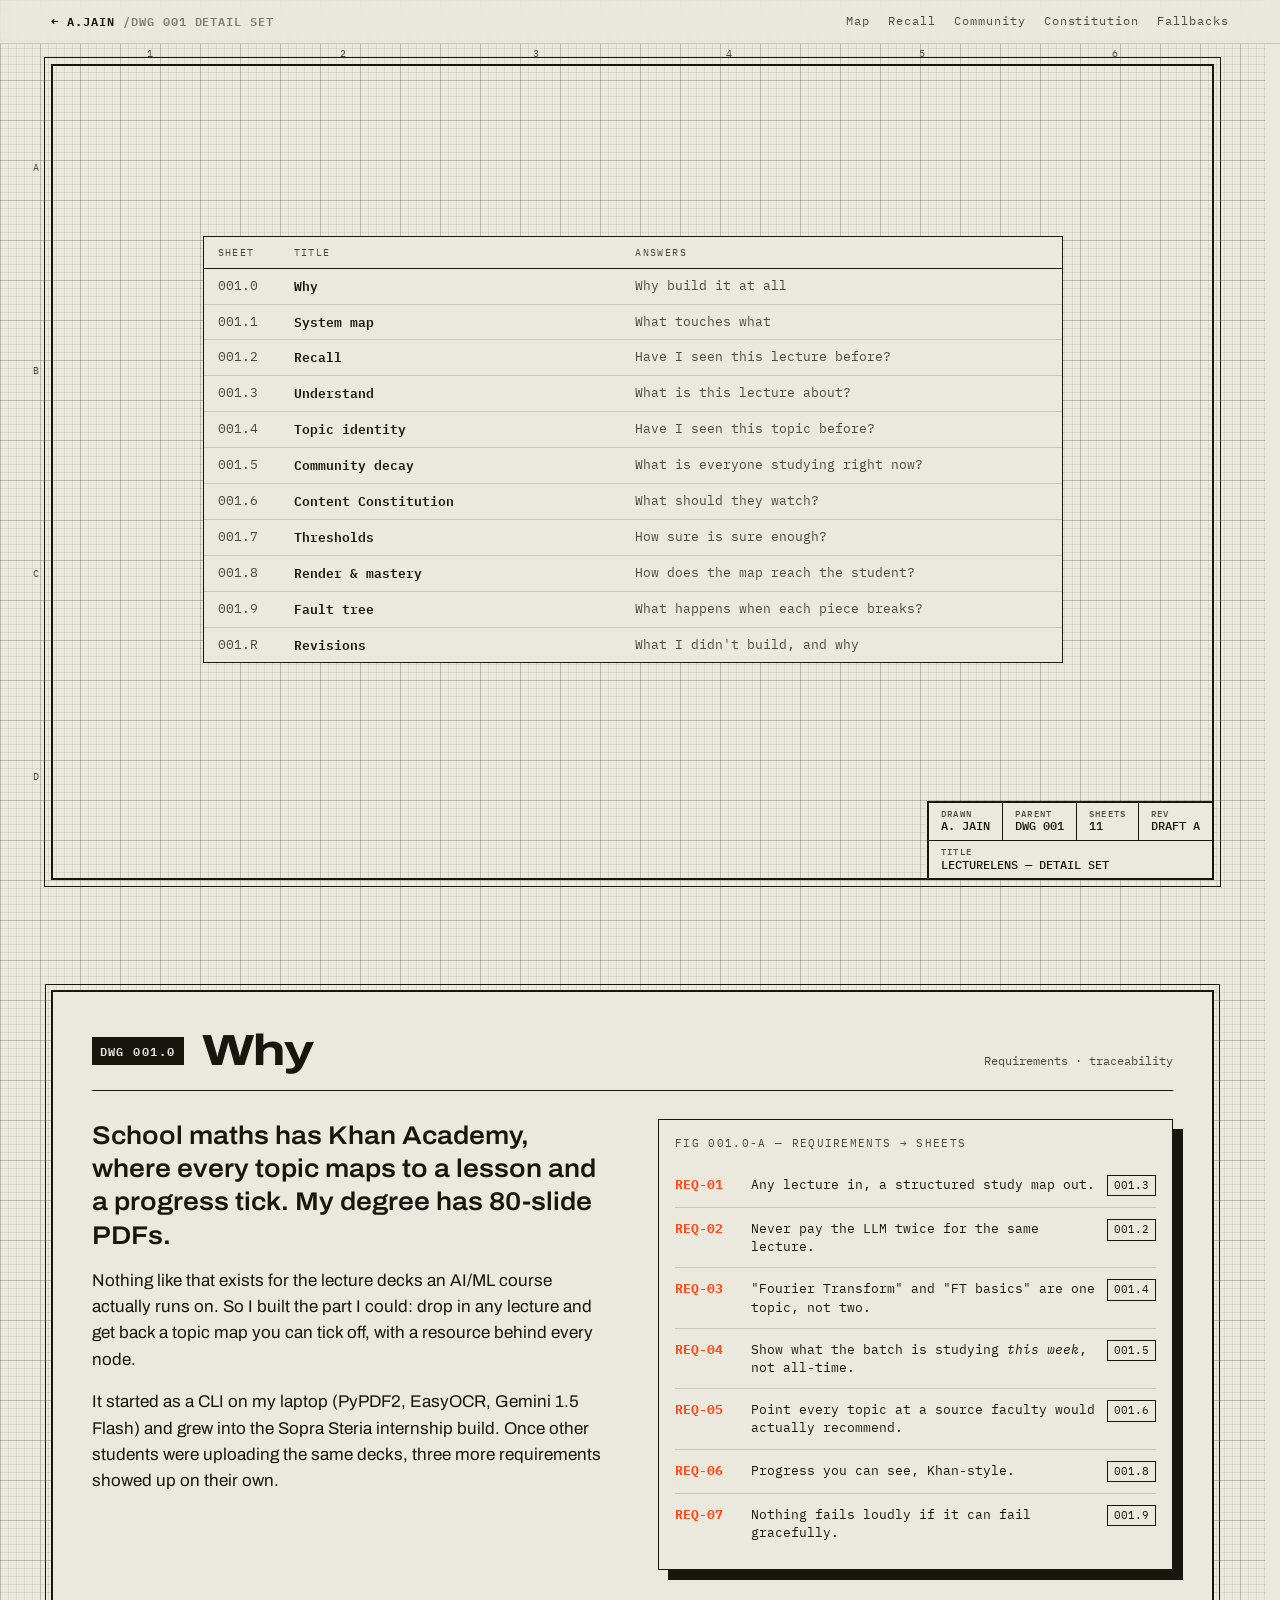
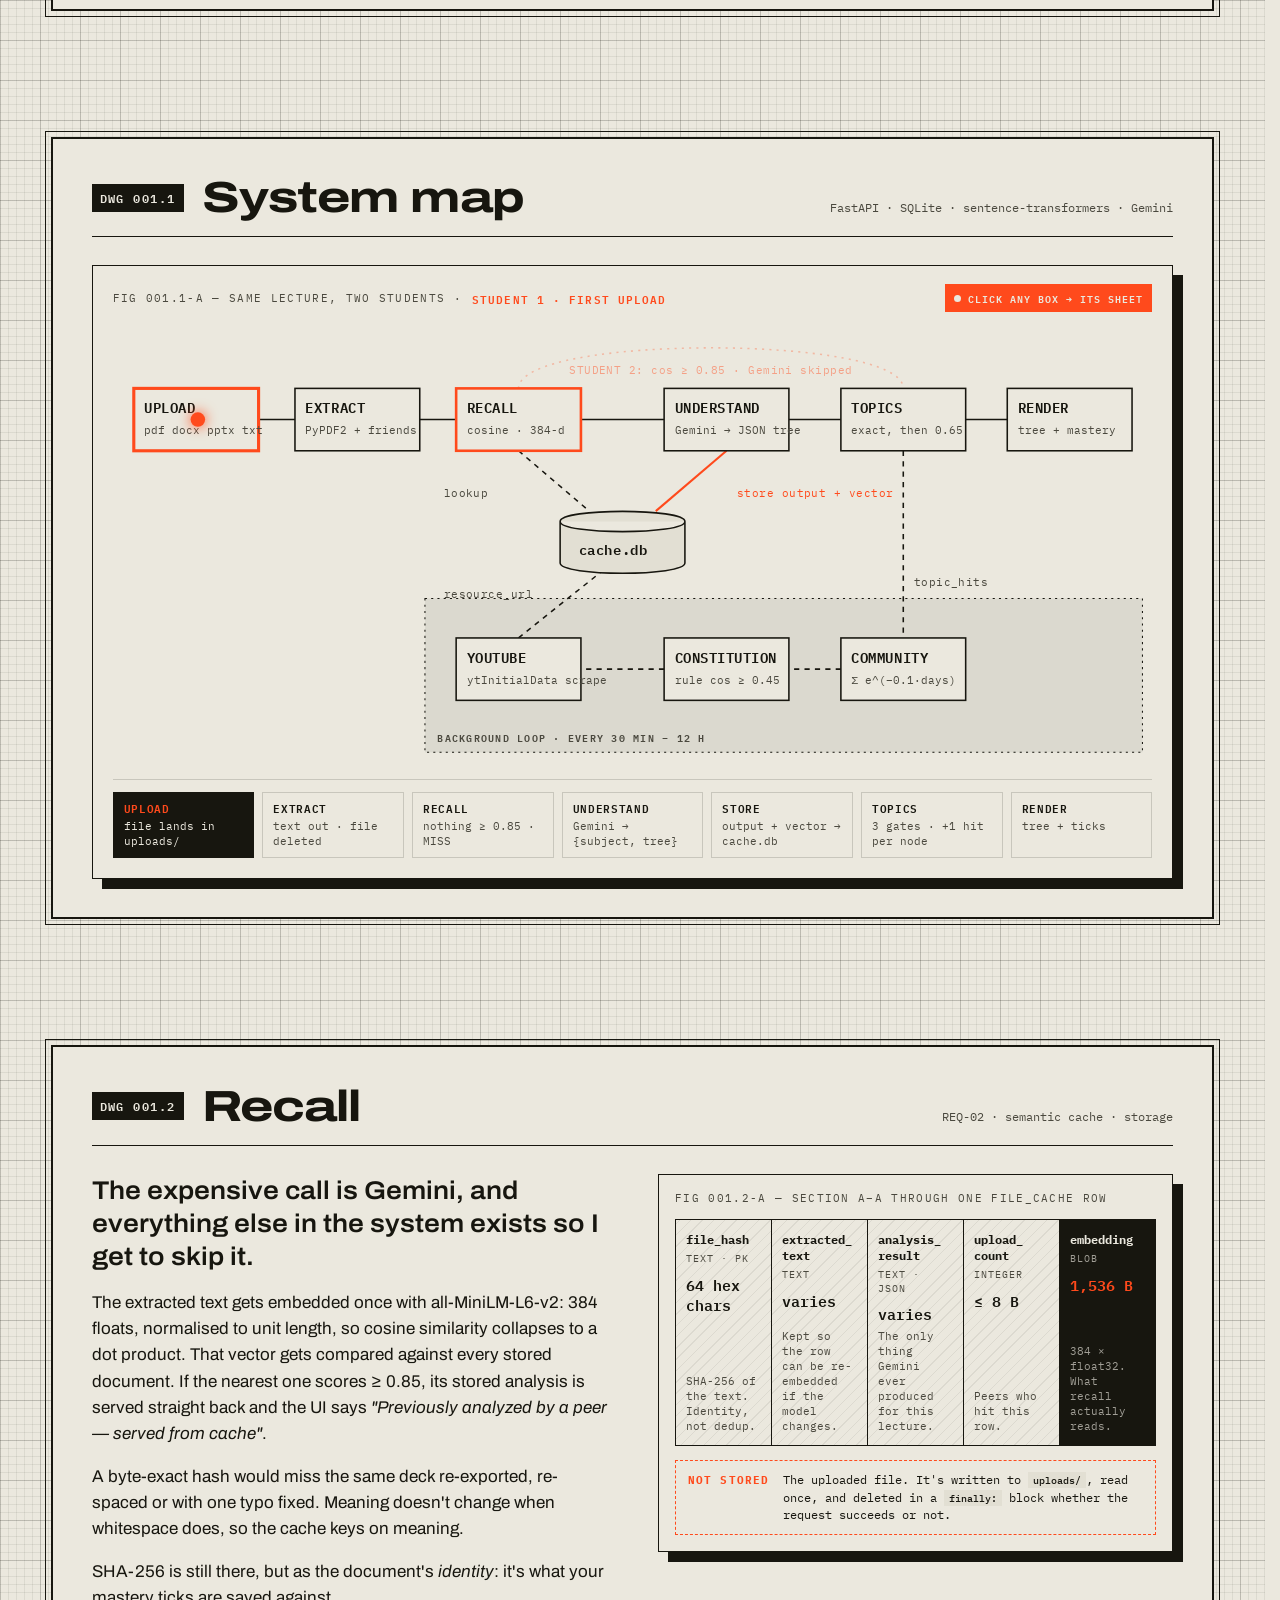
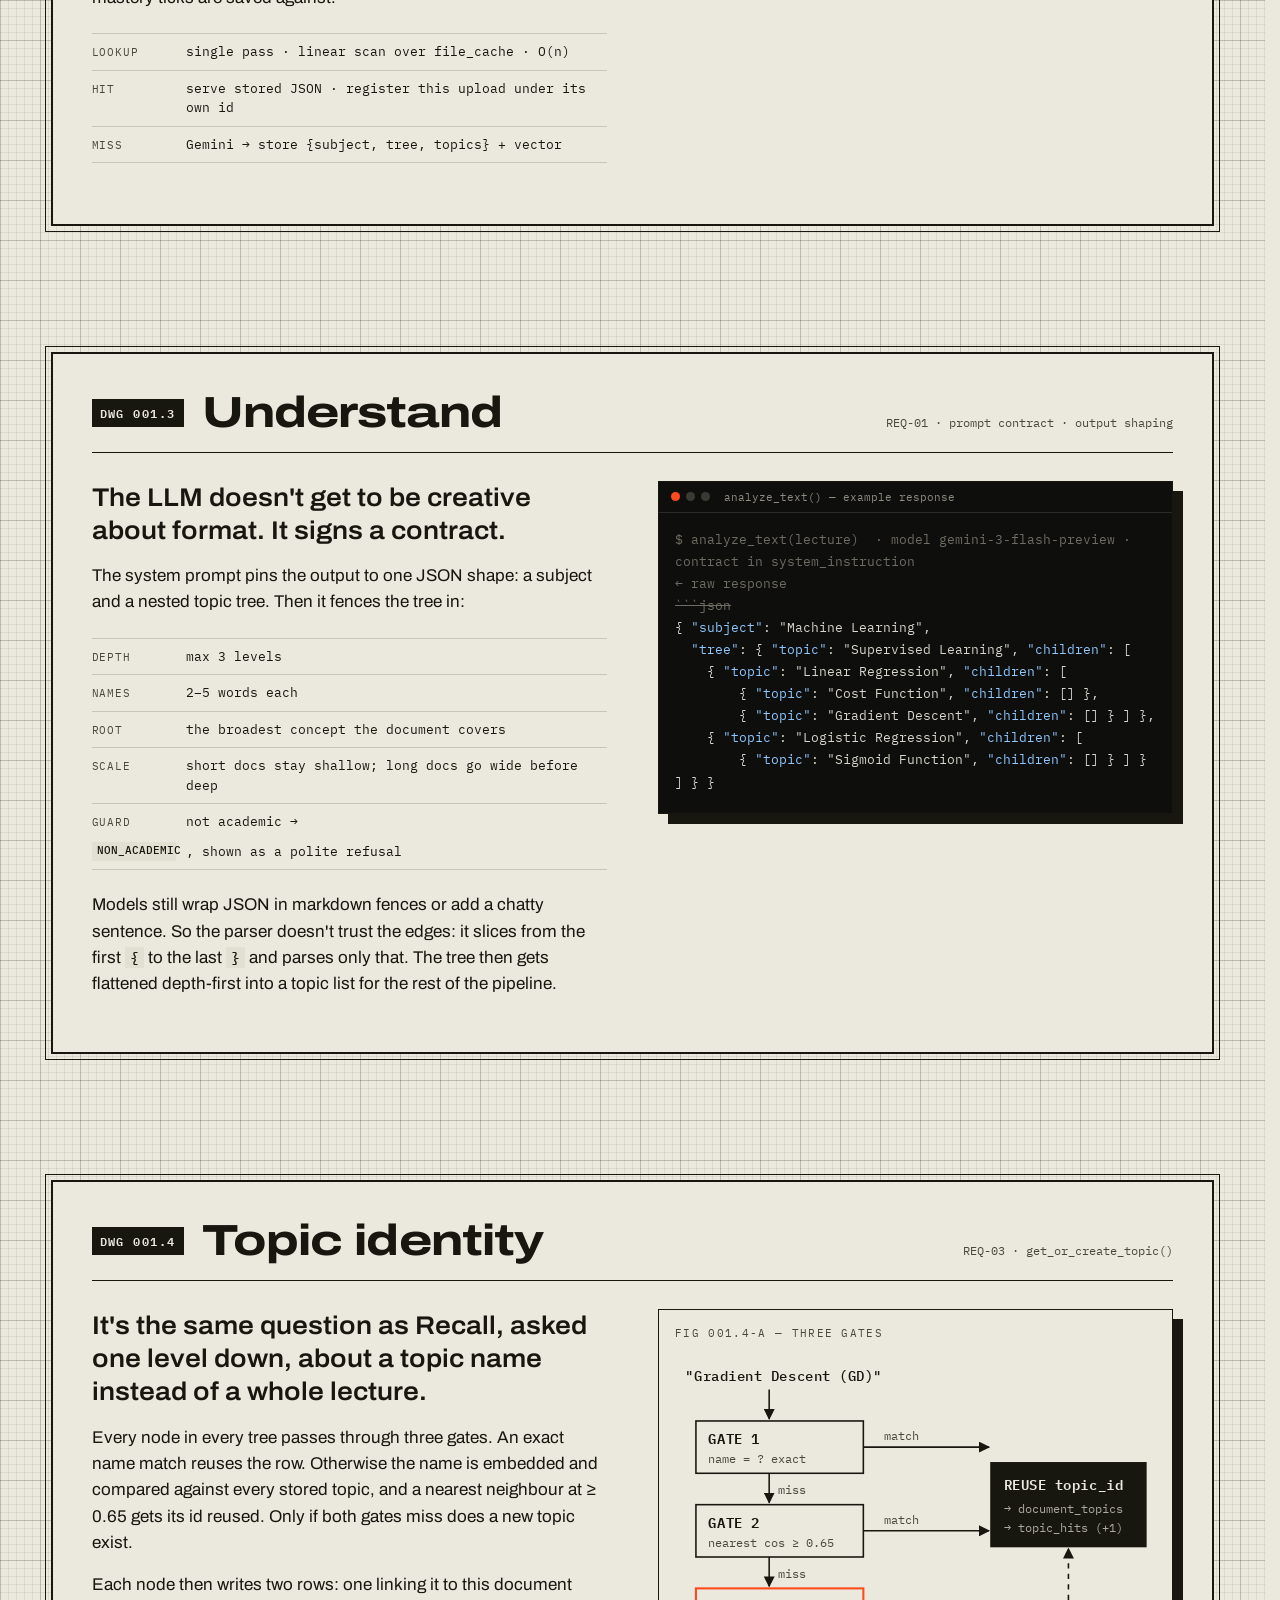
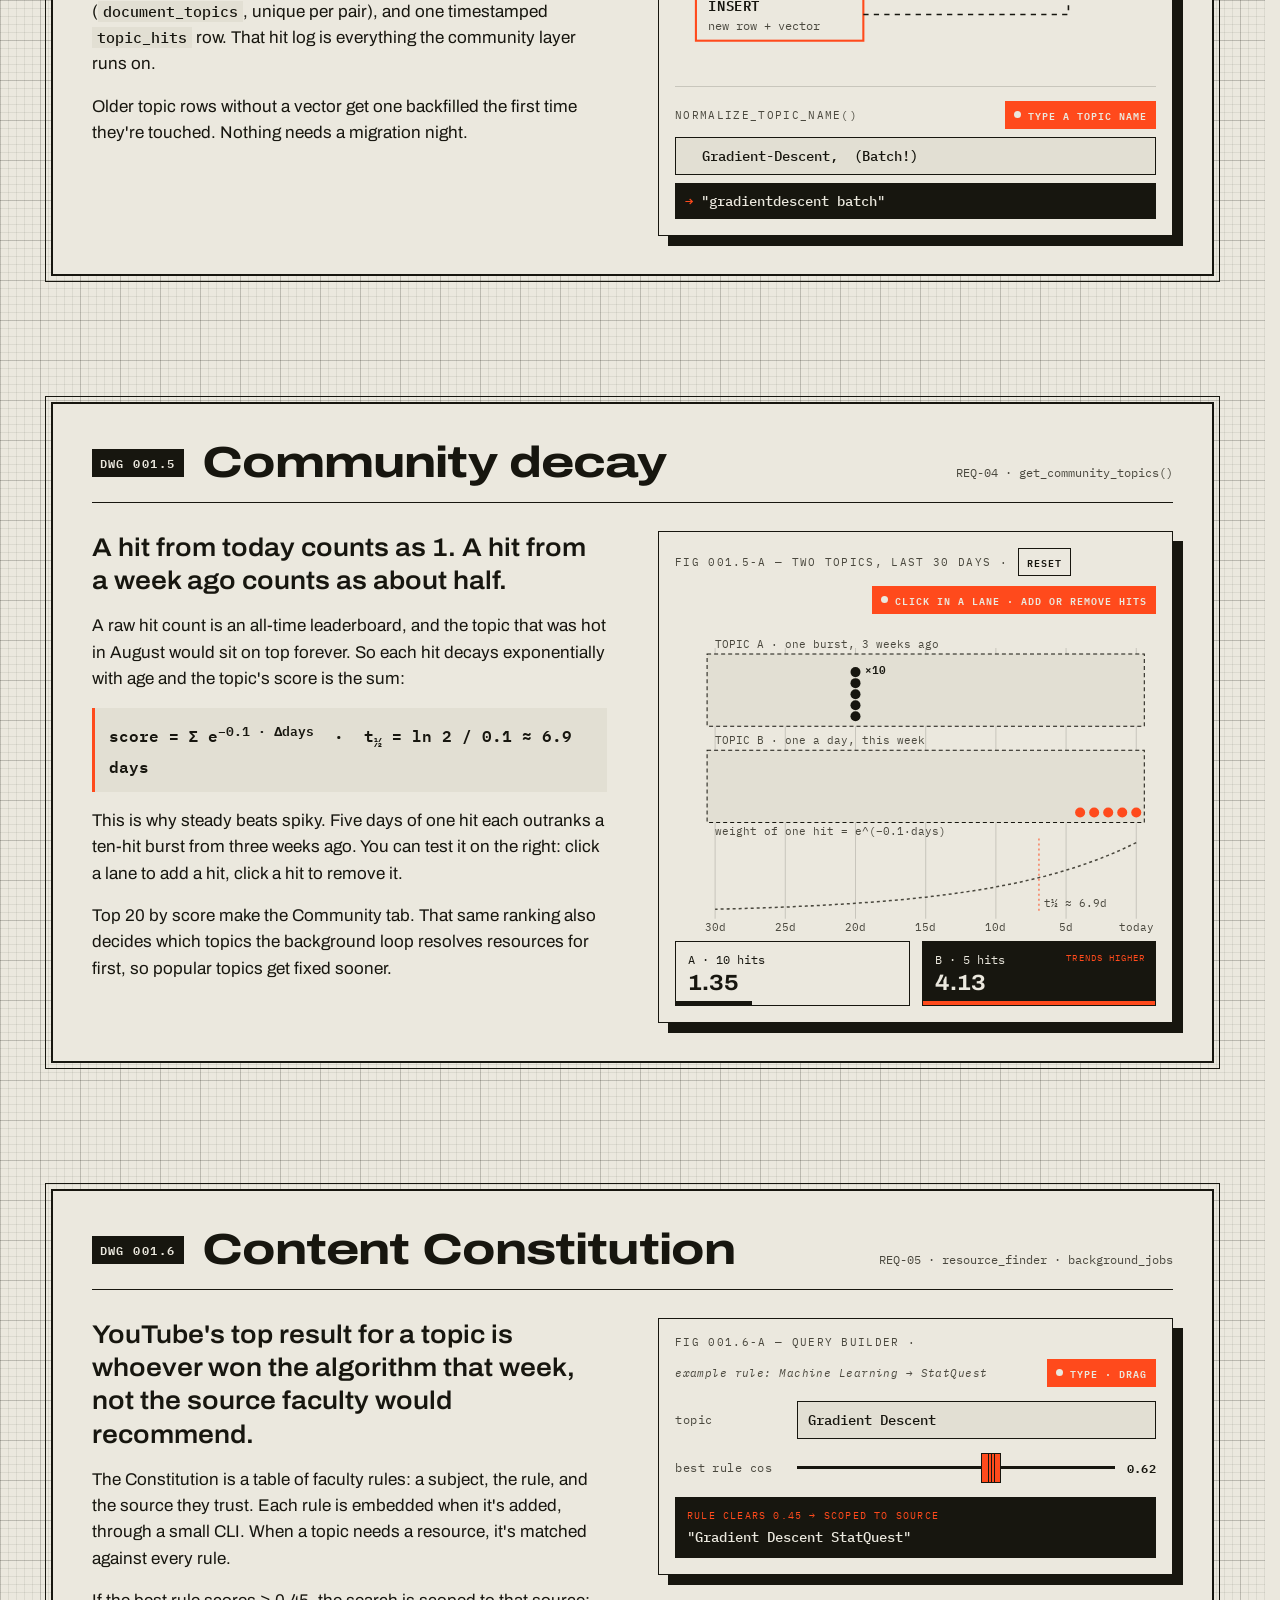
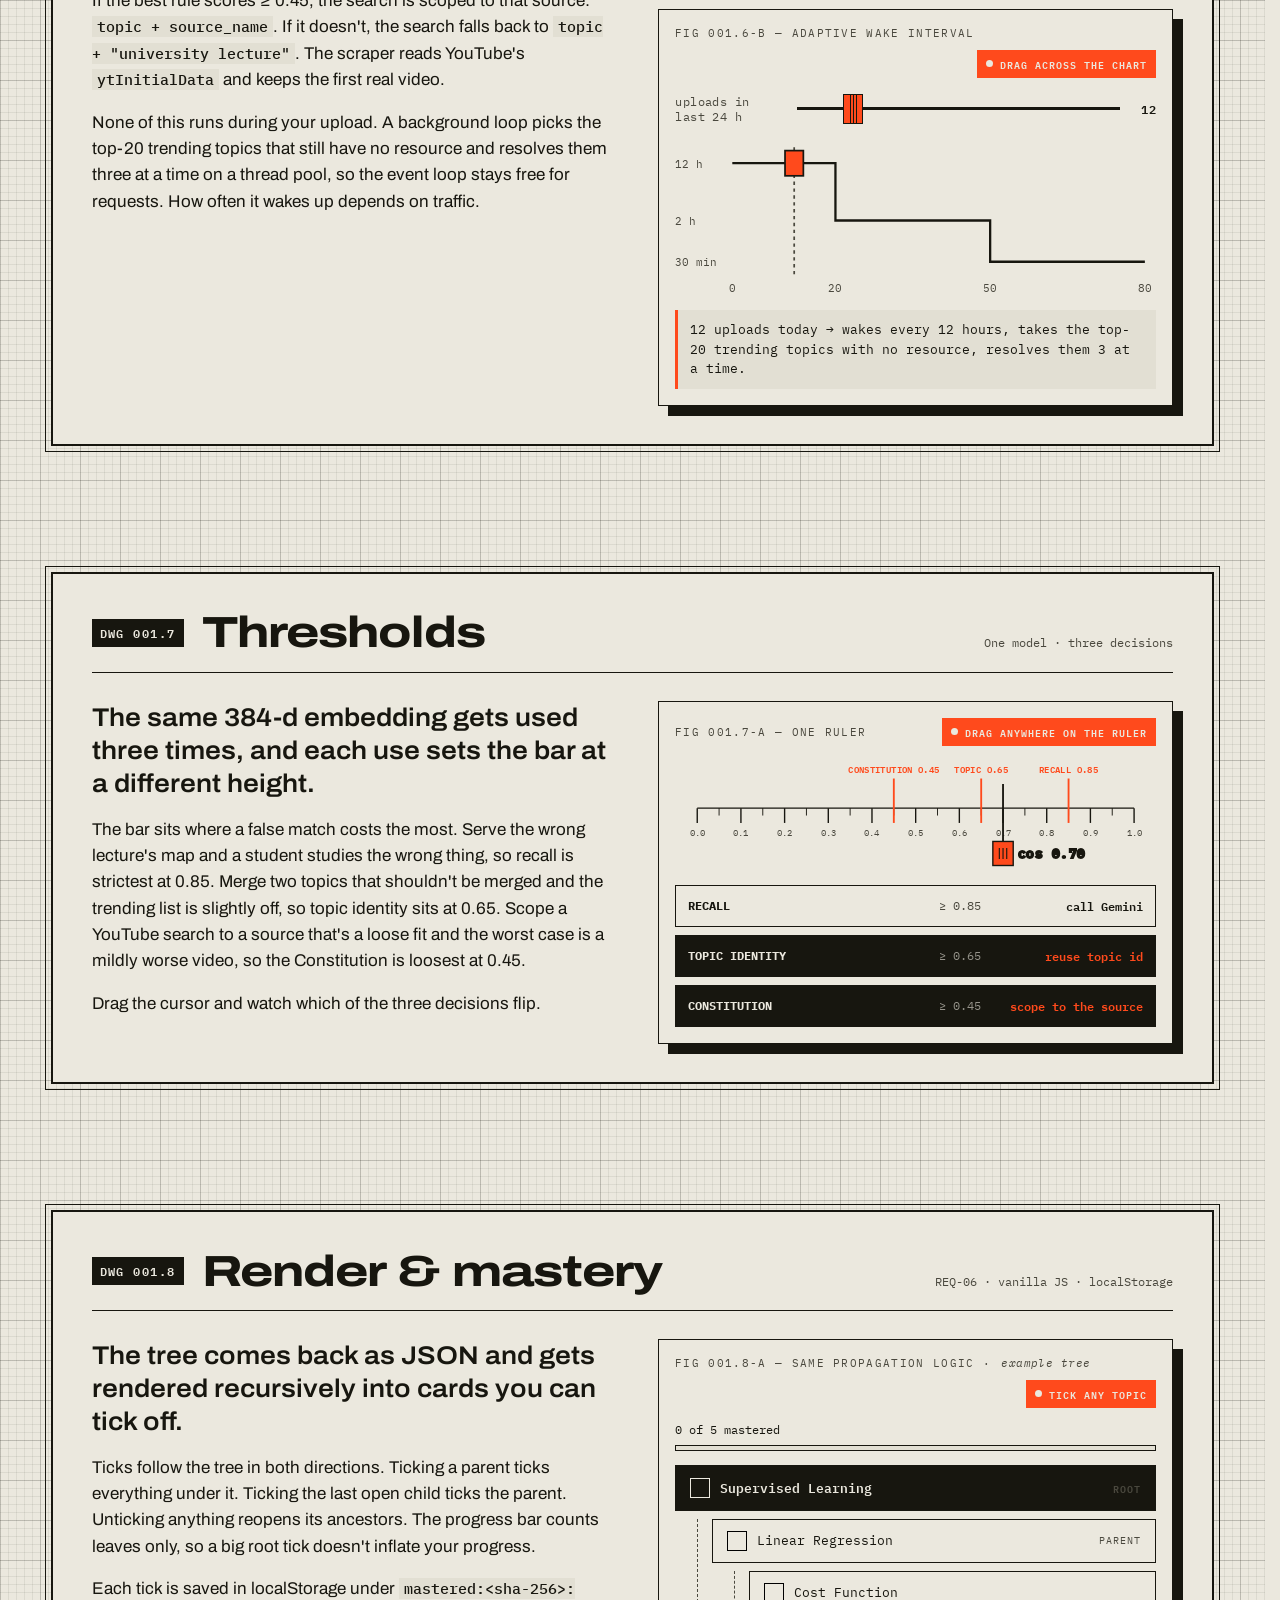
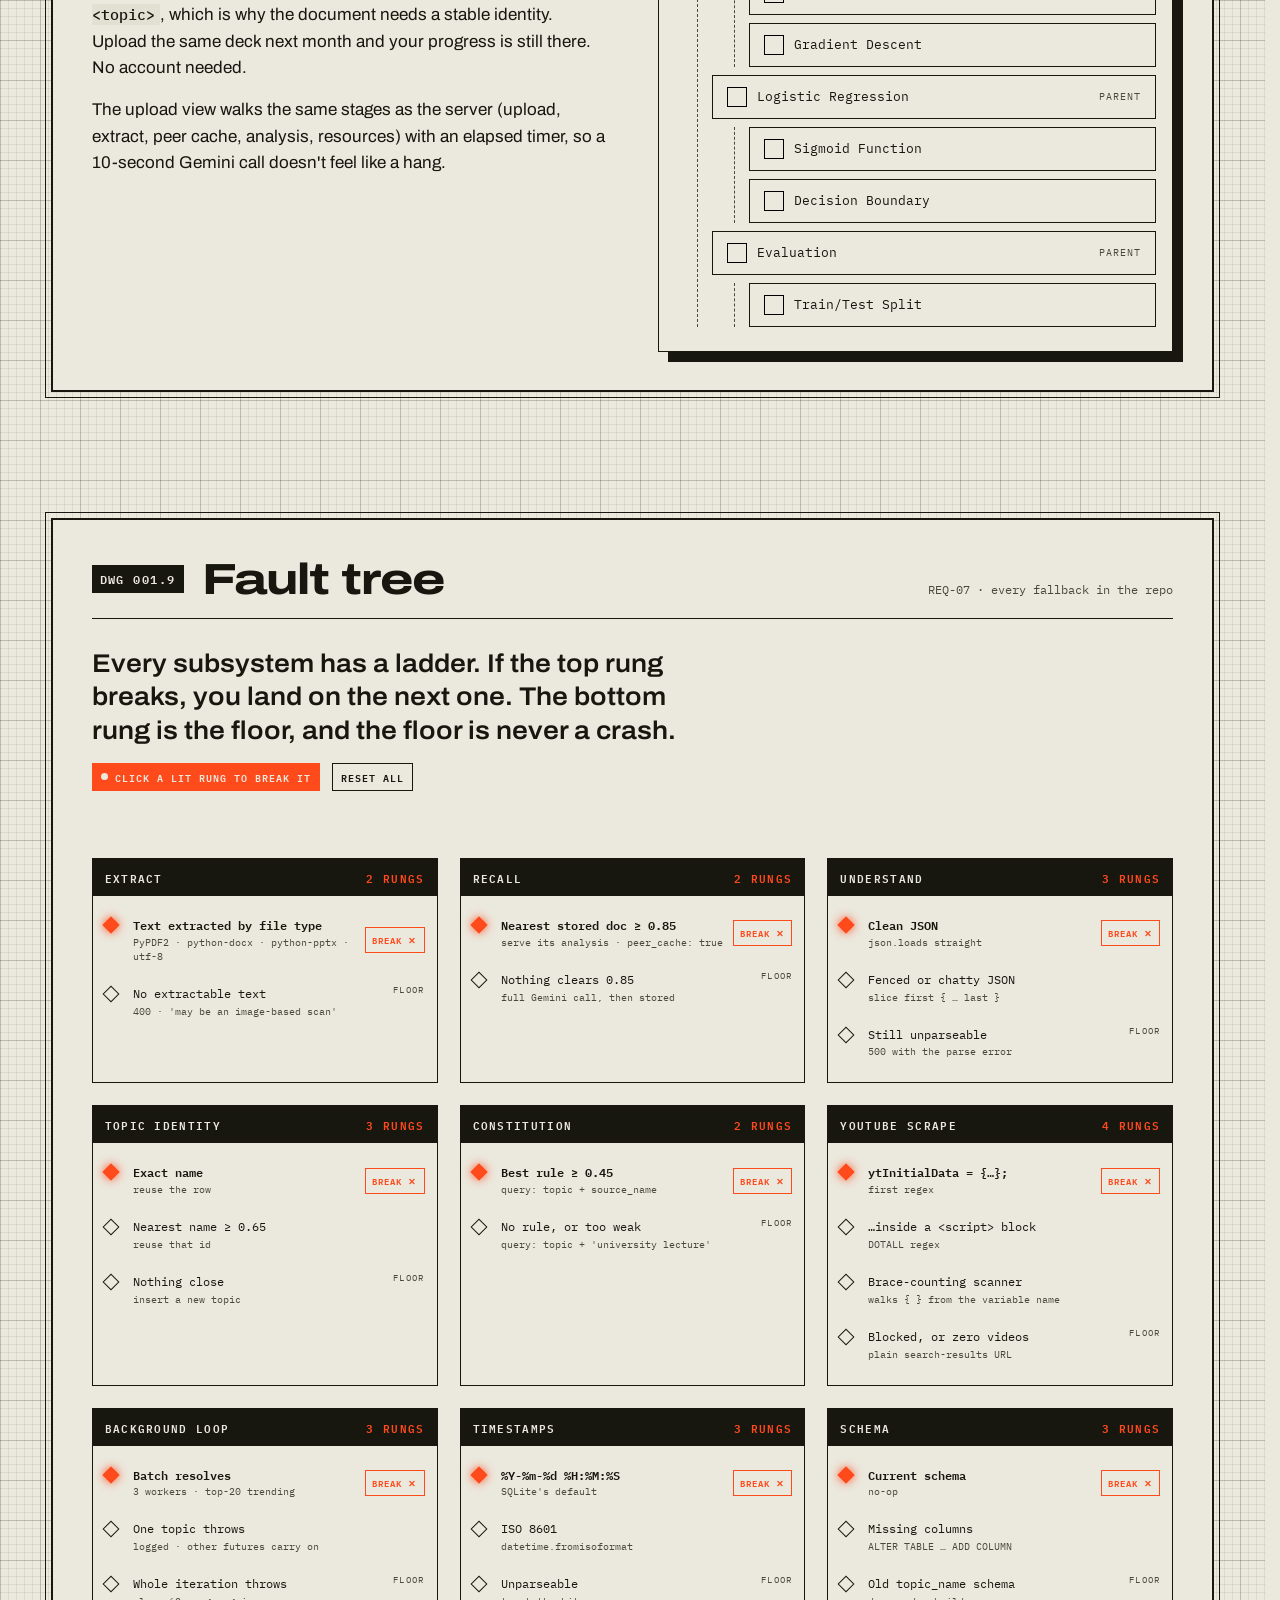
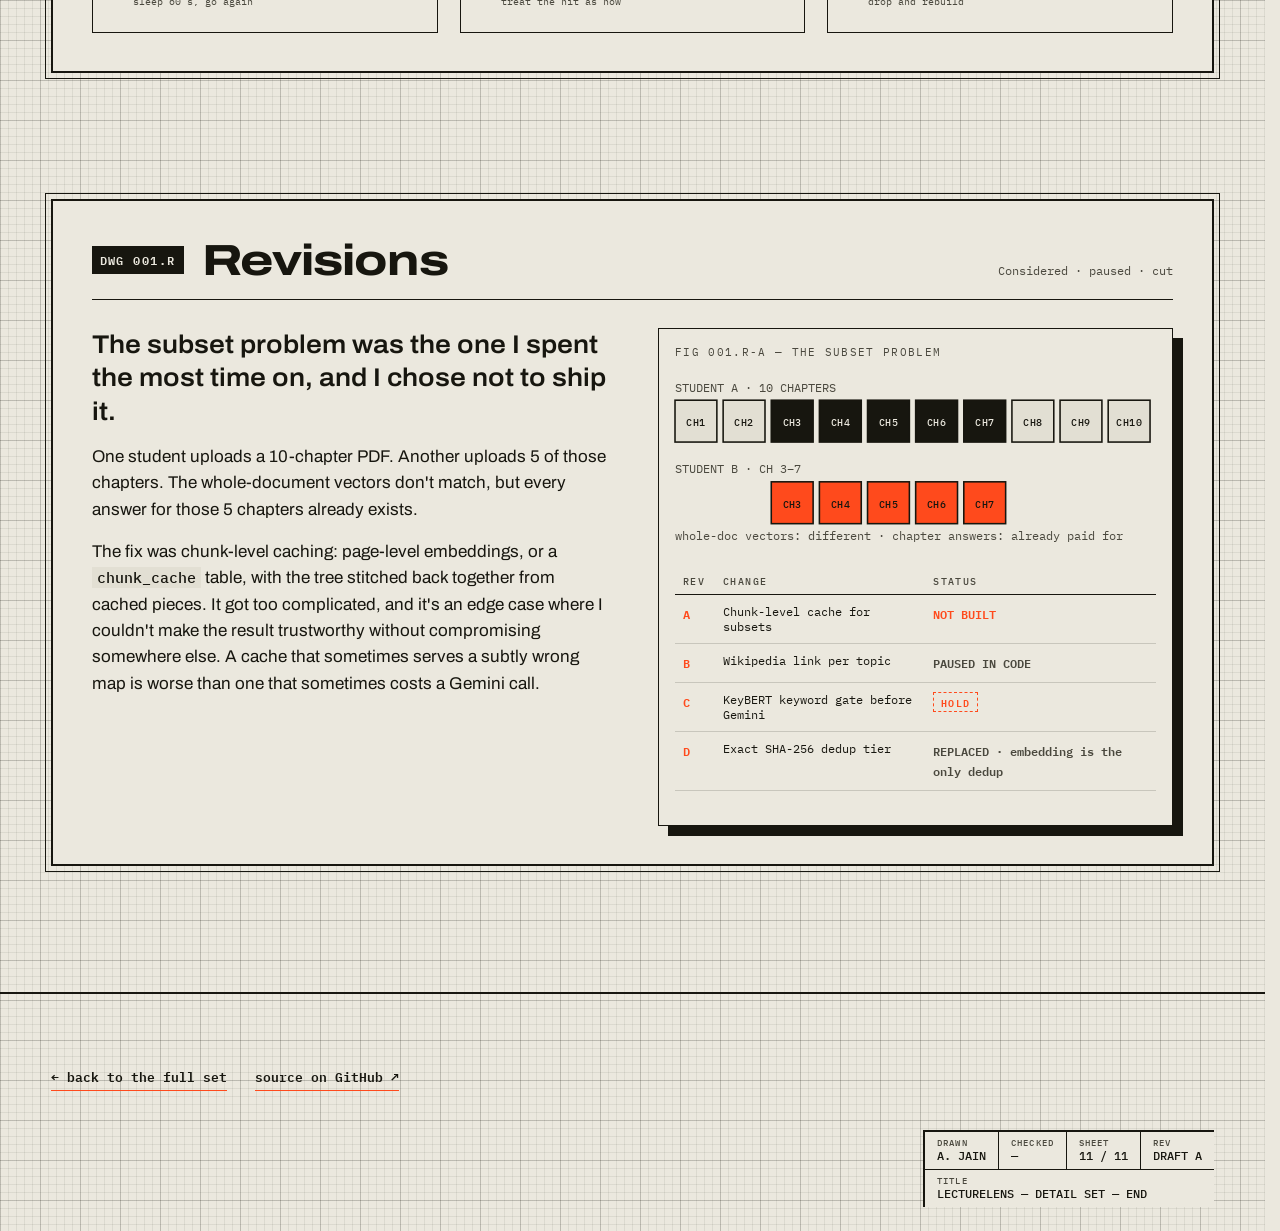
==== commit 442ab5b3: "Text halos instead of column fog on DWG 001 and DWG 002 Each caption and copy block sits on its own " ====
--- a/lecturelens/index.html
+++ b/lecturelens/index.html
@@ -8,8 +8,8 @@
 <link rel="preconnect" href="https://fonts.googleapis.com">
 <link rel="preconnect" href="https://fonts.gstatic.com" crossorigin>
 <link href="https://fonts.googleapis.com/css2?family=Archivo:wdth,wght@62..125,100..900&family=IBM+Plex+Mono:wght@400;500;600&family=Caveat:wght@600;700&display=swap" rel="stylesheet">
-<link rel="stylesheet" href="../css/style.css?v=2611281400">
-<link rel="stylesheet" href="geek.css?v=2611281400">
+<link rel="stylesheet" href="../css/style.css?v=2611281415">
+<link rel="stylesheet" href="geek.css?v=2611281415">
 </head>
 <body class="geek">
 
@@ -407,6 +407,6 @@
   </div>
 </footer>
 
-<script src="geek.js?v=2611281400"></script>
+<script src="geek.js?v=2611281415"></script>
 </body>
 </html>
--- a/css/style.css
+++ b/css/style.css
@@ -988,12 +988,7 @@
 .tb-annot.on span { animation: tbFinally .55s cubic-bezier(.3, 1.7, .5, 1) both; }
 @keyframes tbFinally { from { opacity: 0; scale: .4; rotate: -12deg; } to { opacity: 1; scale: 1; rotate: -4deg; } }
 
-/* paper fog behind the captions, and across the top of the farm */
-.tb-fog, .tb-fogtop { position: absolute; inset: 0; pointer-events: none; }
-.tb-fog { background: radial-gradient(ellipse 46% 44% at 0 0, var(--paper) 0, color-mix(in srgb, var(--paper) 88%, transparent) 45%, color-mix(in srgb, var(--paper) 0%, transparent) 100%); }
-.tb-fogtop { opacity: 0; transition: opacity .8s; background: linear-gradient(180deg, var(--paper) 0, color-mix(in srgb, var(--paper) 70%, transparent) 18%, color-mix(in srgb, var(--paper) 0%, transparent) 42%); }
-.tb-pin.tb-farm .tb-fogtop { opacity: 1; }
-.tb-pin.tb-end .tb-fogtop { opacity: 0; }
+
 
 .tb-copy {
   position: absolute; left: 0; top: 0; bottom: 0; width: min(560px, 44%); overflow: auto; padding-right: 8px;
@@ -1002,11 +997,7 @@
 .tb-copy .big { font-size: clamp(22px, 2.1vw, 32px); }
 .tb-copy .revs { margin-bottom: 6px; }
 .tb-pin.tb-end .tb-copy { opacity: 1; transform: none; pointer-events: auto; }
-.tb-stage::after {
-  content: ""; position: absolute; inset: 0; pointer-events: none; opacity: 0; transition: opacity .6s;
-  background: linear-gradient(90deg, var(--paper) 0, var(--paper) 40%, color-mix(in srgb, var(--paper) 0%, transparent) 58%);
-}
-.tb-pin.tb-end .tb-stage::after { opacity: 1; }
+
 .tb-copy { z-index: 1; }
 .tb-pin.tb-end .tb-caps { opacity: 0; }
 .tb-geek { font-weight: 600; }
@@ -1030,10 +1021,20 @@
 .ll-copy, .tb-copy { z-index: 3; }
 
 /* LectureLens: the campus now sits in a wider world, so the captions and the end copy get the same paper fog as DWG 002 */
-.ll-fog { position: absolute; inset: 0; pointer-events: none; background: radial-gradient(ellipse 46% 44% at 0 0, var(--paper) 0, color-mix(in srgb, var(--paper) 88%, transparent) 45%, color-mix(in srgb, var(--paper) 0%, transparent) 100%); }
-.ll-stage::after {
-  content: ""; position: absolute; inset: 0; pointer-events: none; opacity: 0; transition: opacity .6s;
-  background: linear-gradient(90deg, var(--paper) 0, var(--paper) 42%, color-mix(in srgb, var(--paper) 0%, transparent) 58%);
-}
-.ll-pin.ll-end .ll-stage::after { opacity: 1; }
+
 .ll-caps, .ll-hud { z-index: 2; }
+
+/* text halos: each block of text sits on its own patch of paper that fades out a little past the words,
+   so the 3D scene stays visible right up to the text instead of a whole column being fogged */
+.tb-cap, .ll-cap { width: fit-content; max-width: 100%; isolation: isolate; }
+.tb-cap::before, .ll-cap::before,
+.tb-copy > *::before, .ll-copy > *::before {
+  content: ""; position: absolute; z-index: -1; pointer-events: none;
+  background: var(--paper); filter: blur(18px); border-radius: 36px;
+}
+.tb-cap::before, .ll-cap::before { inset: -22px -30px -20px -26px; }
+.tb-copy > *, .ll-copy > * { position: relative; isolation: isolate; }
+.tb-copy > *::before, .ll-copy > *::before { inset: -10px -22px -10px -18px; }
+.tb-copy, .ll-copy { padding: 18px 40px 18px 0; }
+.geek-row { background: none; }
+.tb-copy > .geek-row, .ll-copy > .geek-row { position: sticky; }
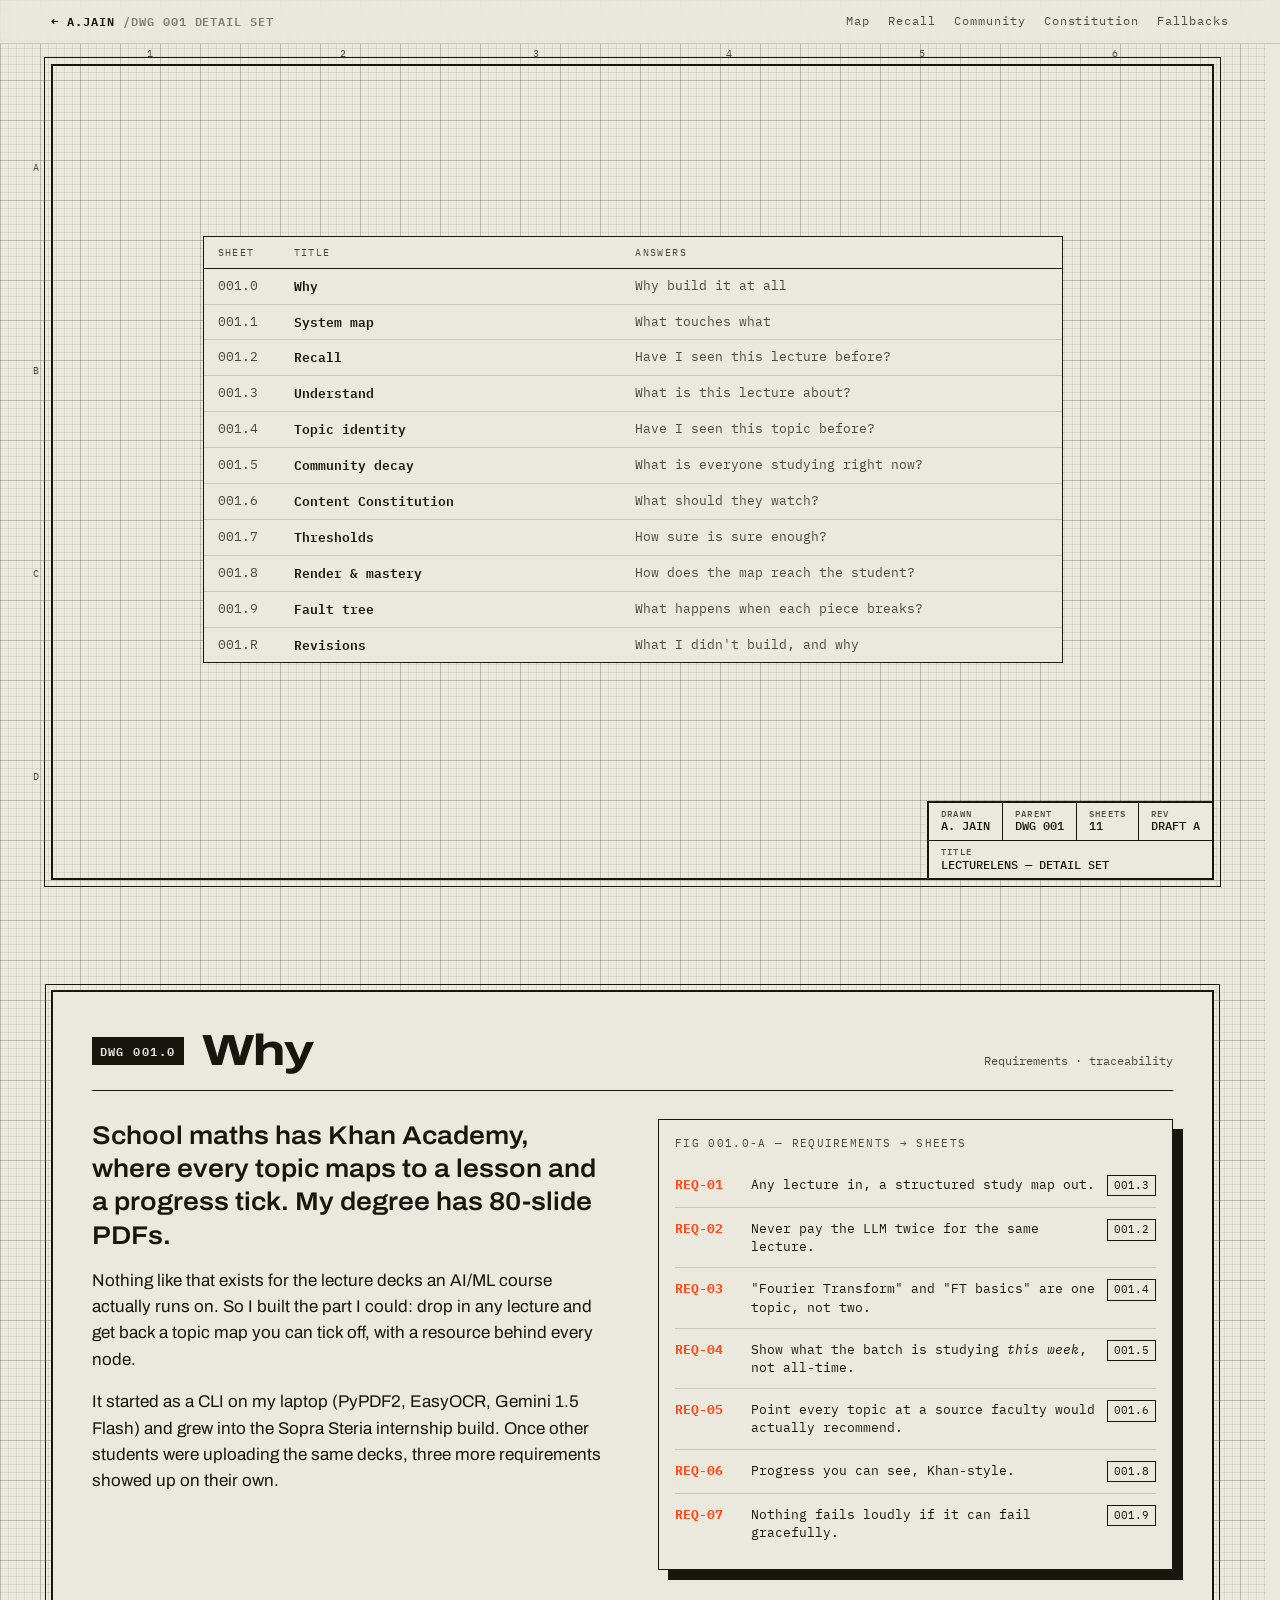
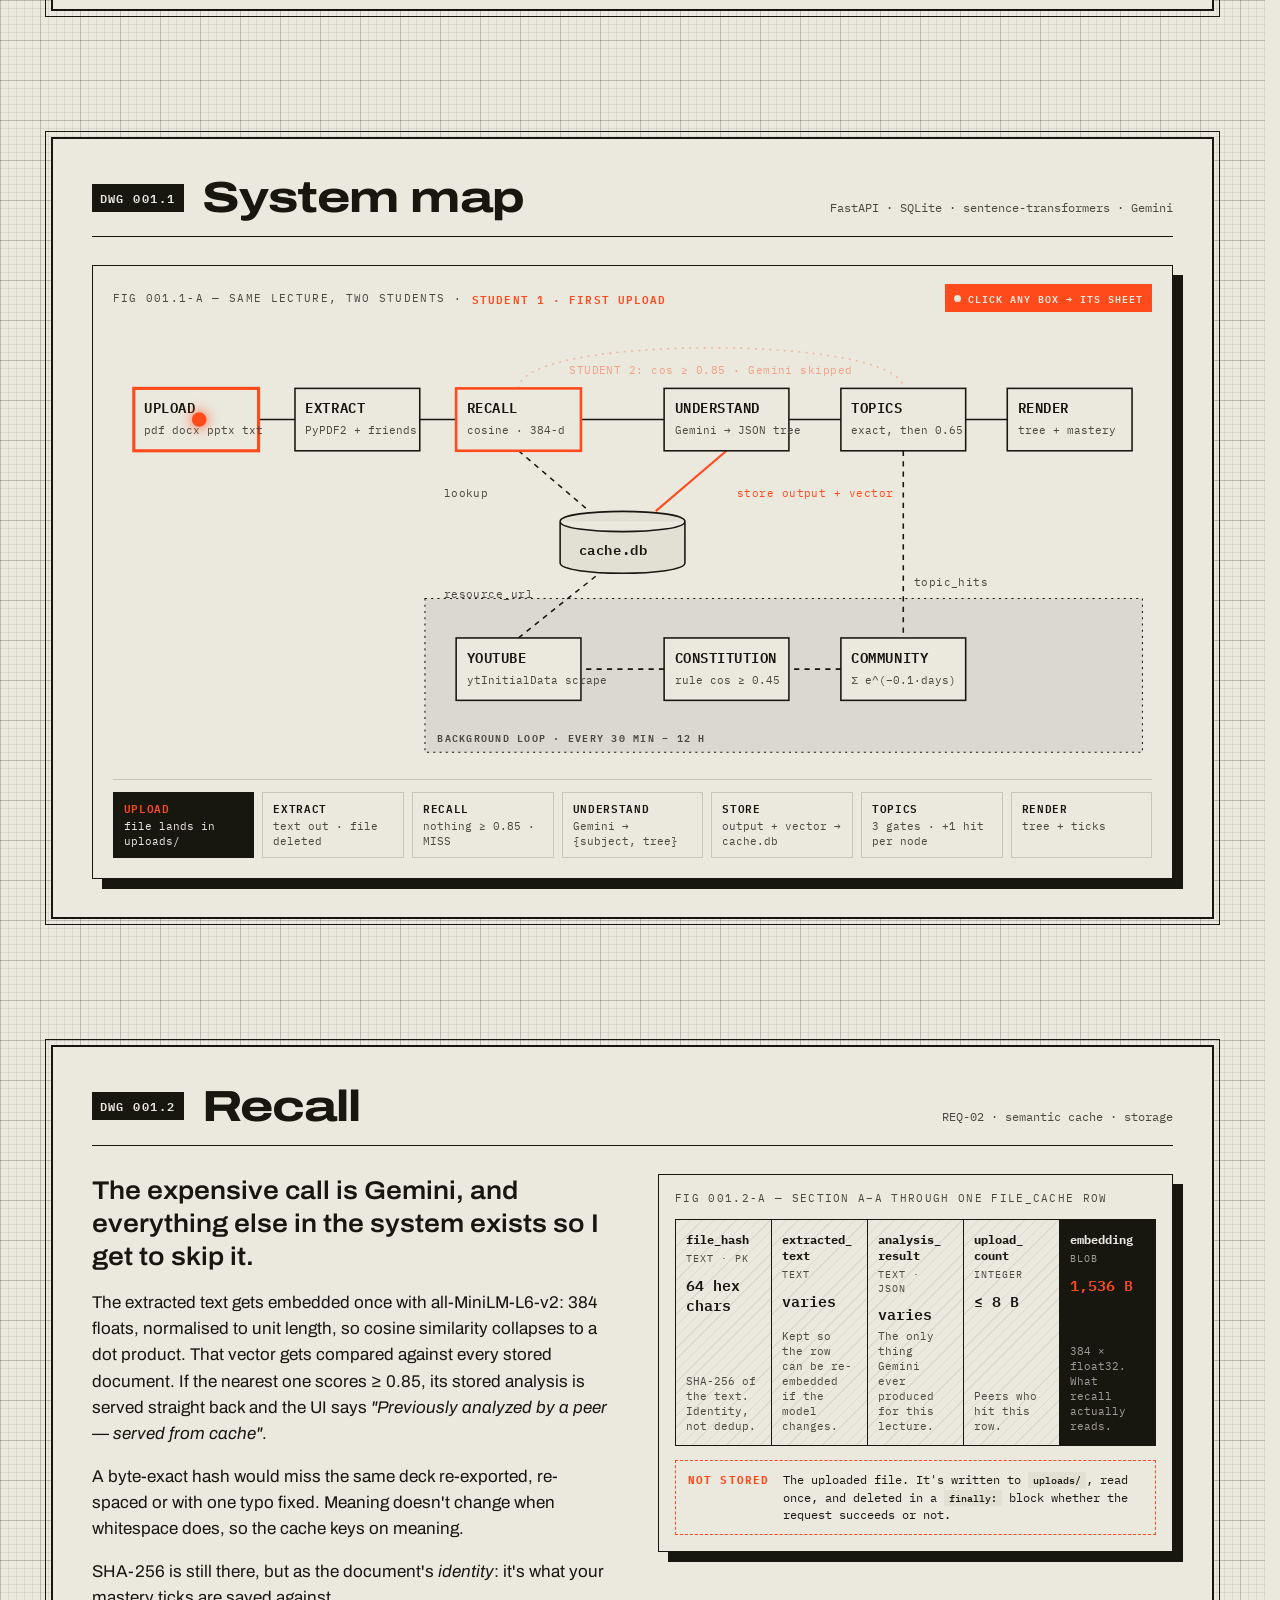
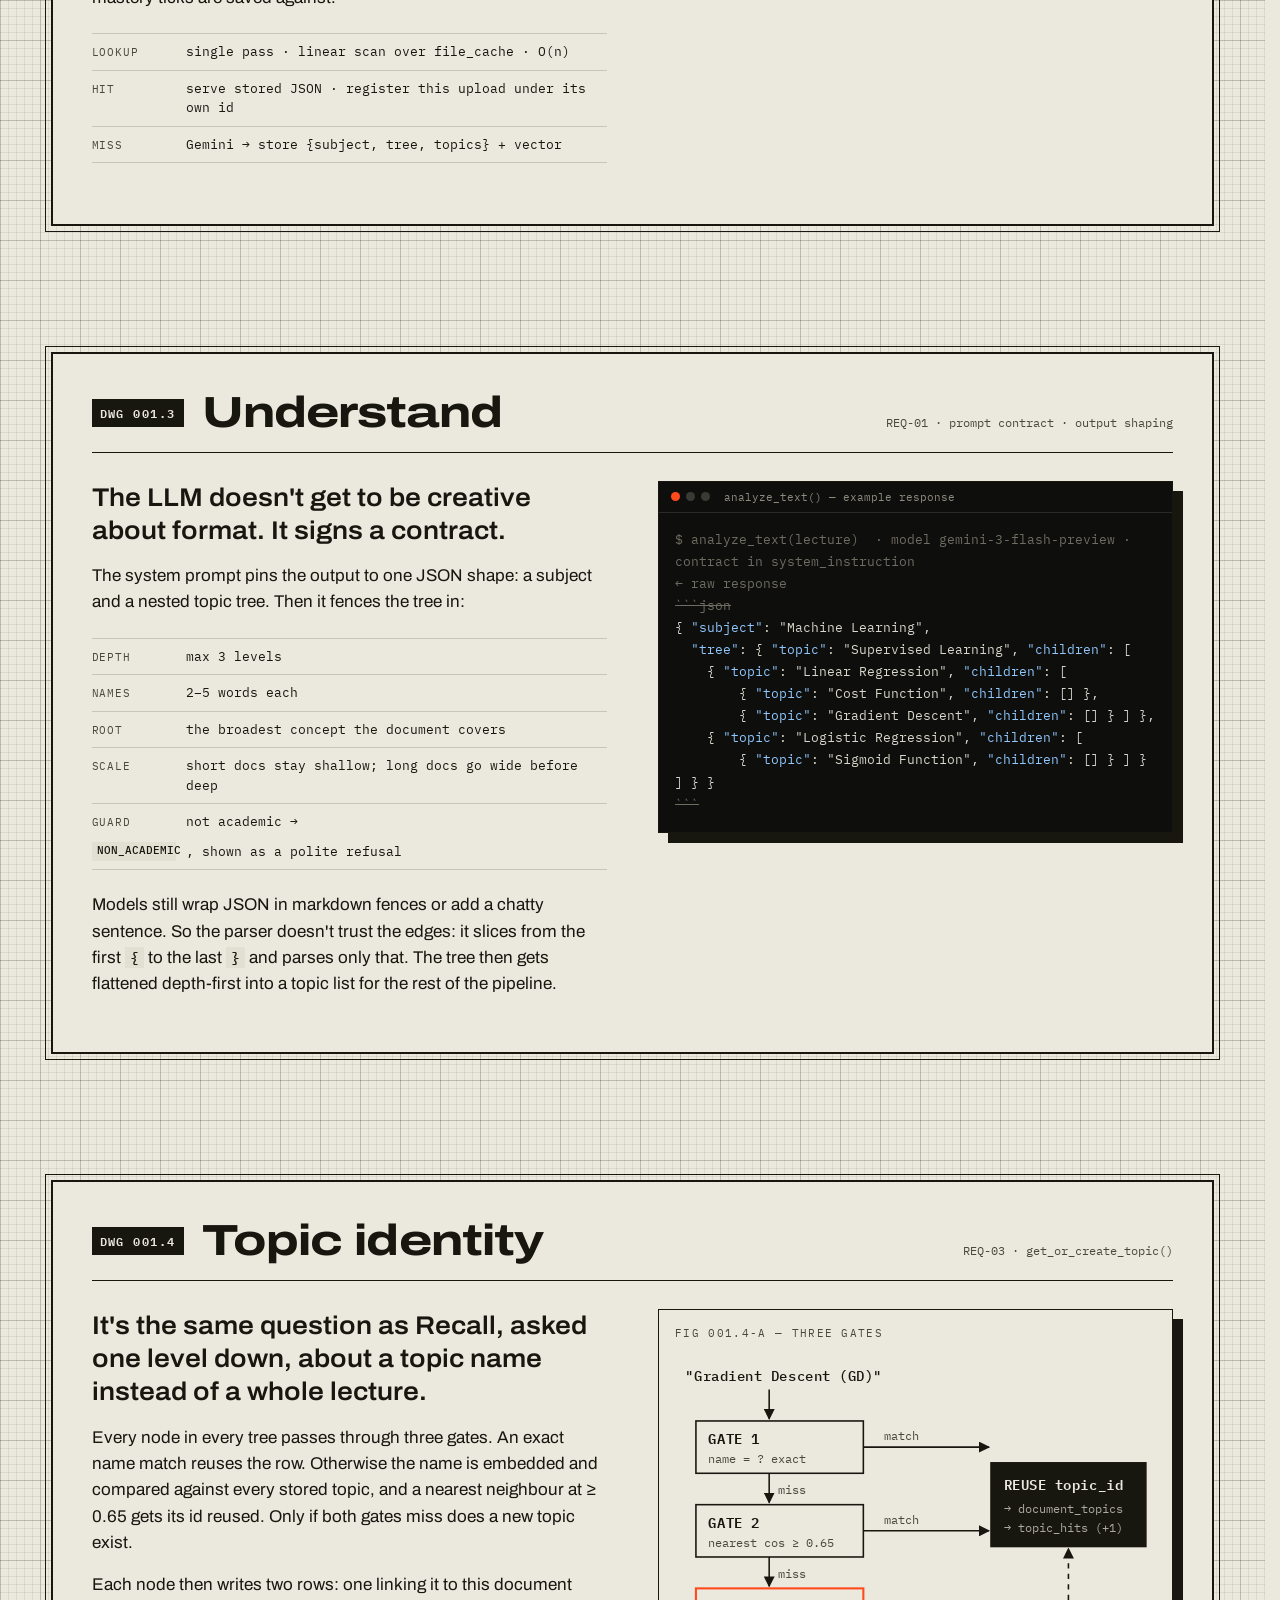
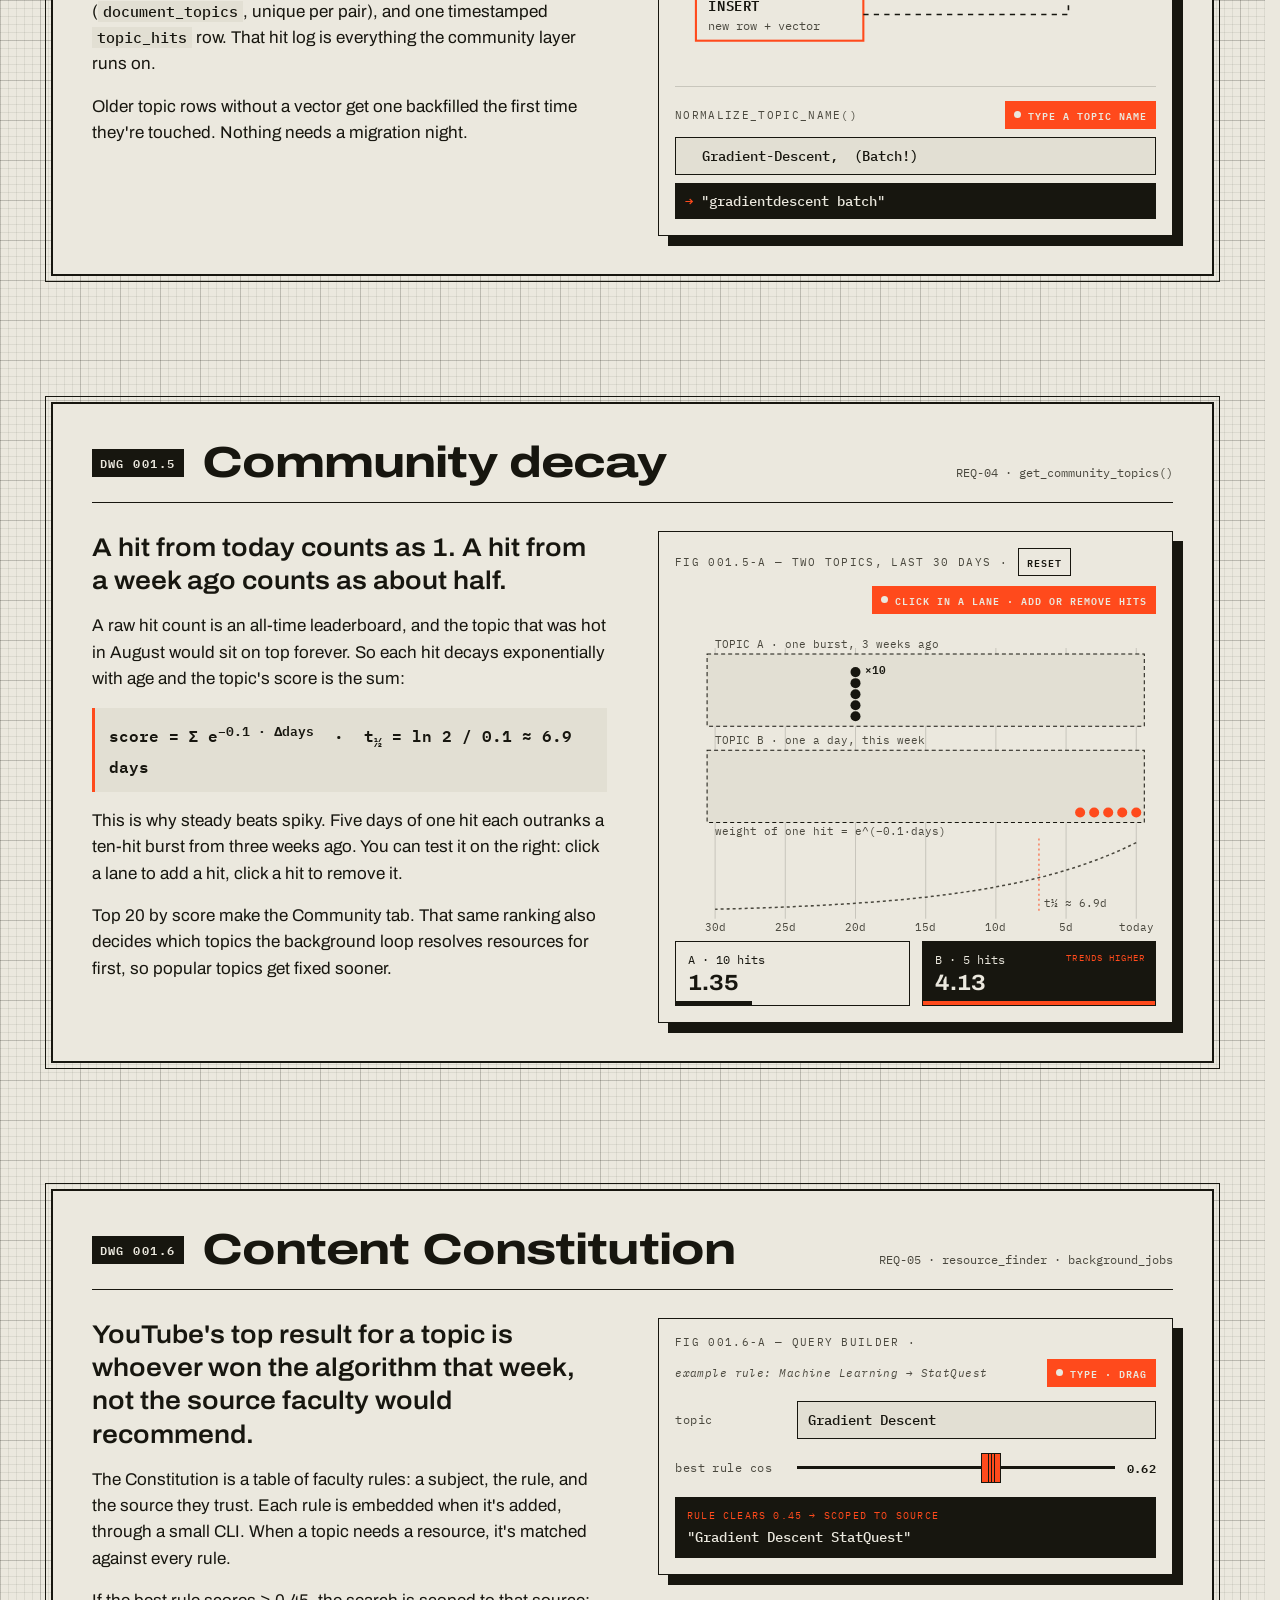
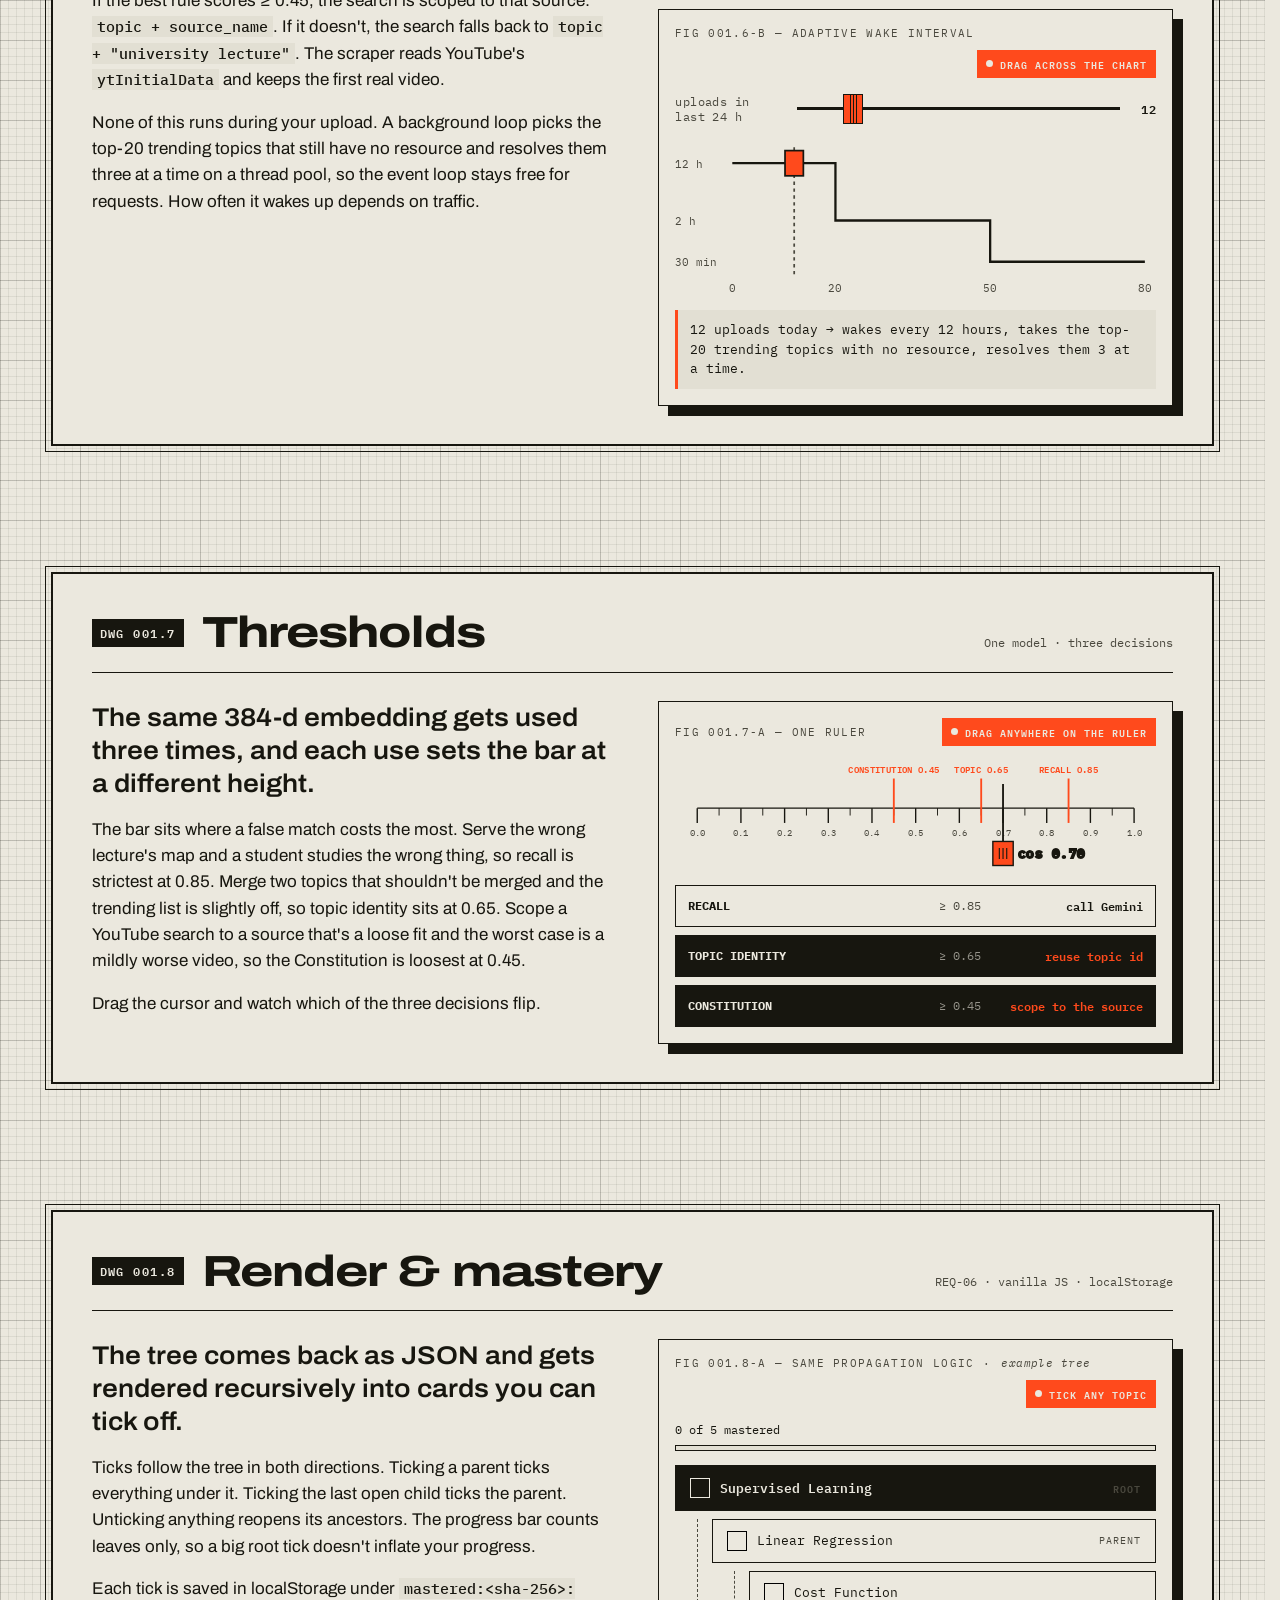
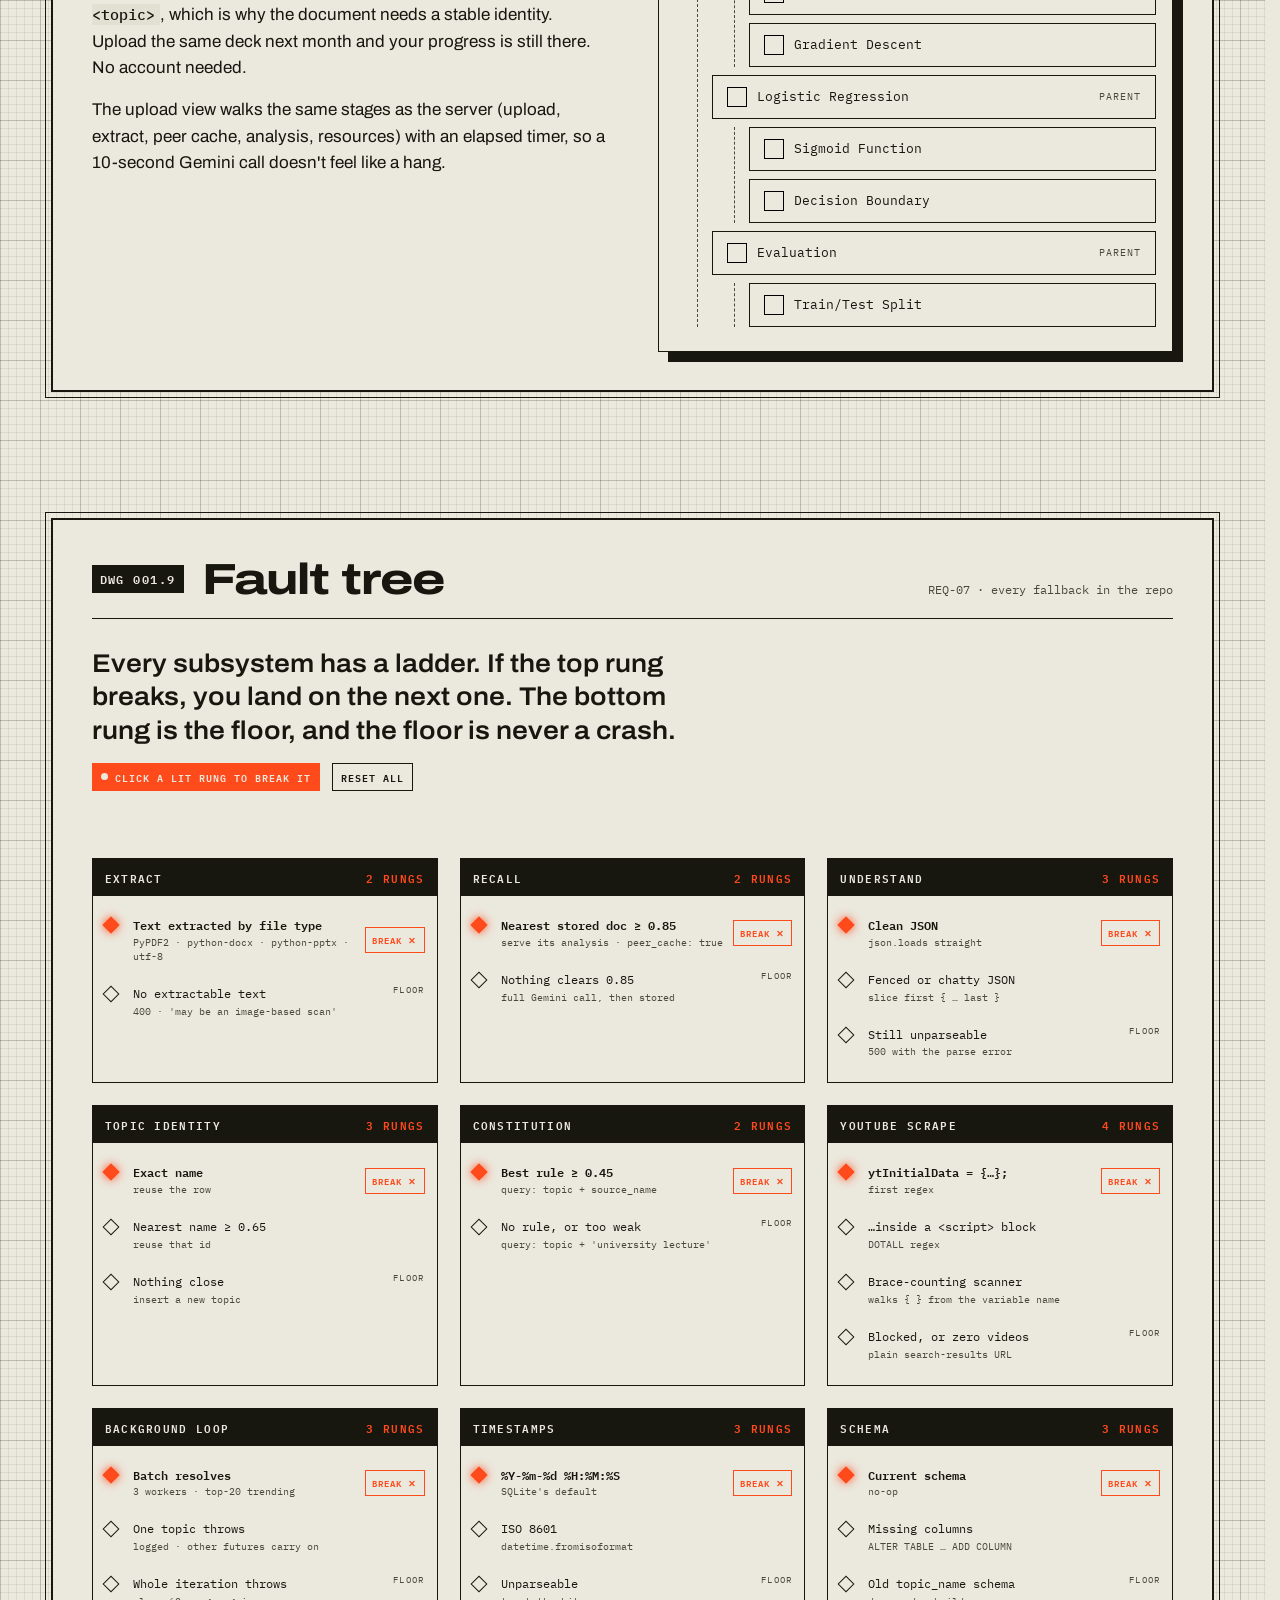
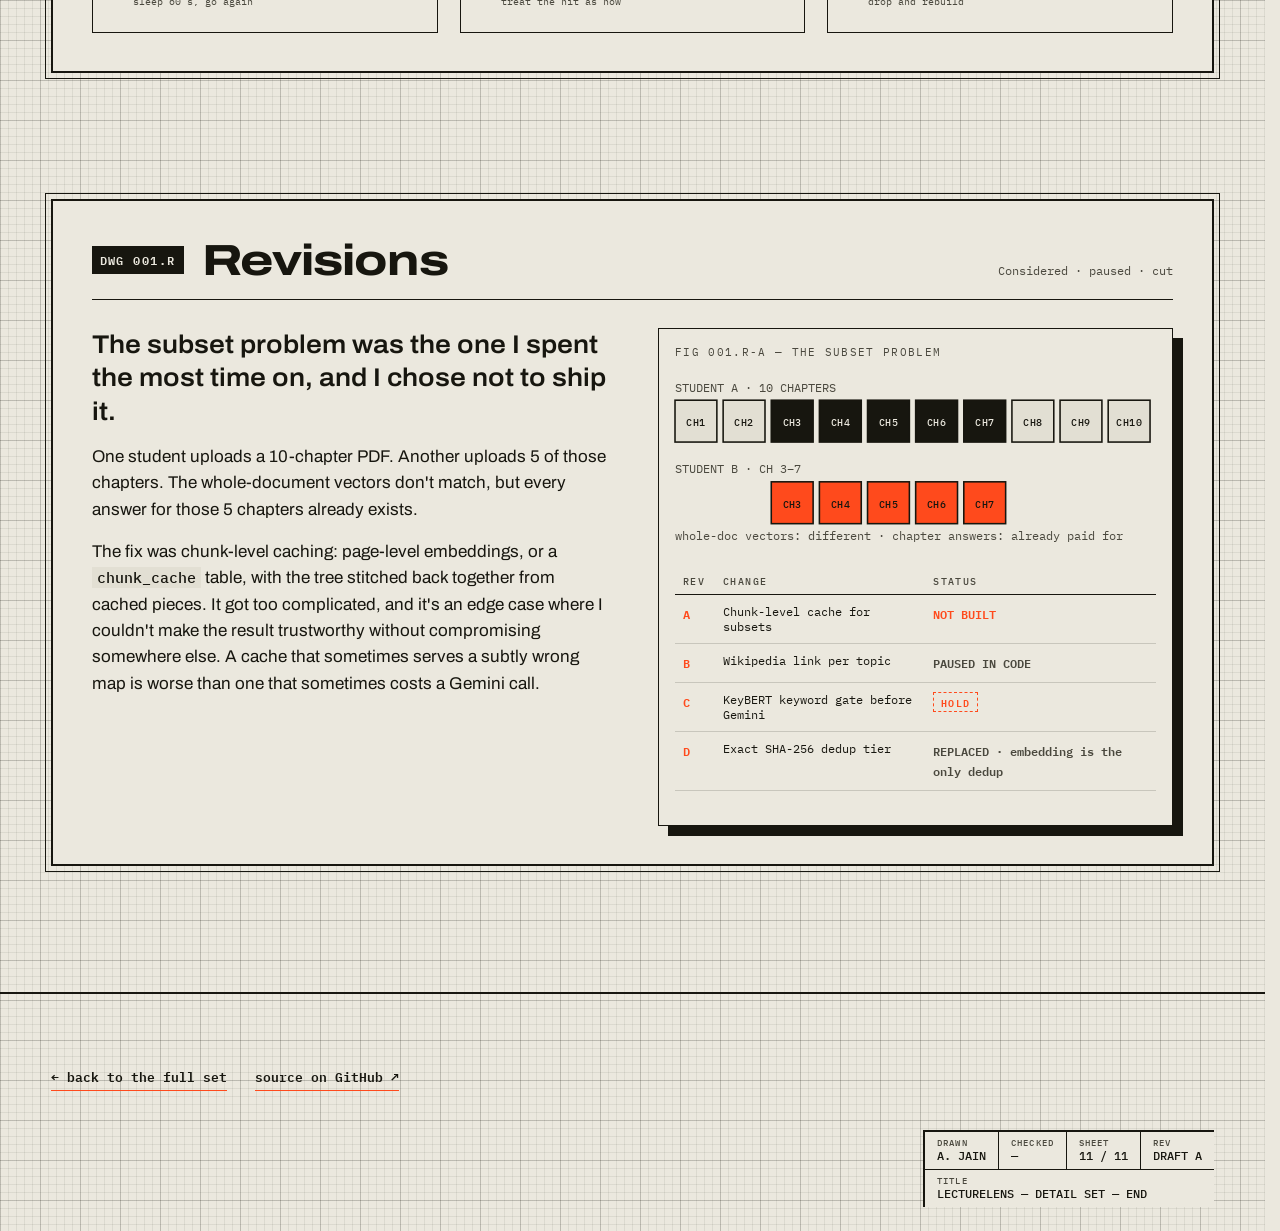
==== commit 4d7d70ef: "DWG 002 gets a name: Wambulance Sheet header, index card and detail-set title blocks now say Wambula" ====
--- a/lecturelens/index.html
+++ b/lecturelens/index.html
@@ -8,8 +8,8 @@
 <link rel="preconnect" href="https://fonts.googleapis.com">
 <link rel="preconnect" href="https://fonts.gstatic.com" crossorigin>
 <link href="https://fonts.googleapis.com/css2?family=Archivo:wdth,wght@62..125,100..900&family=IBM+Plex+Mono:wght@400;500;600&family=Caveat:wght@600;700&display=swap" rel="stylesheet">
-<link rel="stylesheet" href="../css/style.css?v=2611281415">
-<link rel="stylesheet" href="geek.css?v=2611281415">
+<link rel="stylesheet" href="../css/style.css?v=2611281430">
+<link rel="stylesheet" href="geek.css?v=2611281430">
 </head>
 <body class="geek">
 
@@ -407,6 +407,6 @@
   </div>
 </footer>
 
-<script src="geek.js?v=2611281415"></script>
+<script src="geek.js?v=2611281430"></script>
 </body>
 </html>
